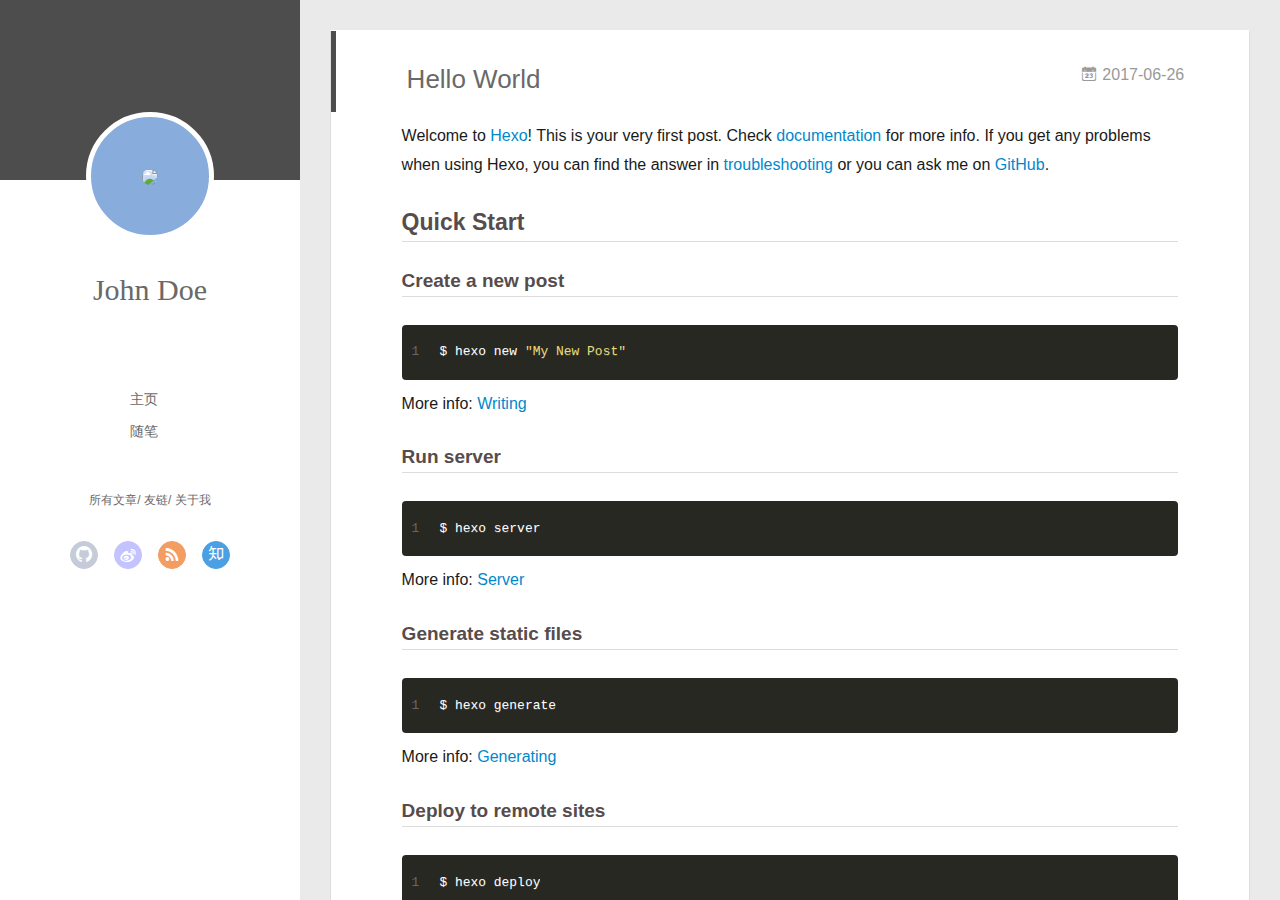
==== index.html @ 74a09ee9 "Site updated: 2017-06-26 14:56:58" ====
<!DOCTYPE html>
<html>
<head>
  <meta charset="utf-8">
  
  <meta name="renderer" content="webkit">
  <meta http-equiv="X-UA-Compatible" content="IE=edge" >
  <link rel="dns-prefetch" href="http://yoursite.com">
  <title>Hexo</title>
  <meta name="viewport" content="width=device-width, initial-scale=1, maximum-scale=1">
  <meta property="og:type" content="website">
<meta property="og:title" content="Hexo">
<meta property="og:url" content="http://yoursite.com/index.html">
<meta property="og:site_name" content="Hexo">
<meta name="twitter:card" content="summary">
<meta name="twitter:title" content="Hexo">
  
    <link rel="alternative" href="/atom.xml" title="Hexo" type="application/atom+xml">
  
  
    <link rel="icon" href="/favicon.png">
  
  <link rel="stylesheet" type="text/css" href="/./main.b3331d.css">
  <style type="text/css">
  
    #container.show {
      background: linear-gradient(200deg,#a0cfe4,#e8c37e);
    }
  </style>
  

  

</head>

<body>
  <div id="container" q-class="show:isCtnShow">
    <canvas id="anm-canvas" class="anm-canvas"></canvas>
    <div class="left-col" q-class="show:isShow">
      
<div class="overlay" style="background: #4d4d4d"></div>
<div class="intrude-less">
	<header id="header" class="inner">
		<a href="/" class="profilepic">
			<img src="null" class="js-avatar">
		</a>
		<hgroup>
		  <h1 class="header-author"><a href="/">John Doe</a></h1>
		</hgroup>
		

		<nav class="header-menu">
			<ul>
			
				<li><a href="/">主页</a></li>
	        
				<li><a href="/tags/随笔/">随笔</a></li>
	        
			</ul>
		</nav>
		<nav class="header-smart-menu">
    		
    			
    			<a q-on="click: openSlider(e, 'innerArchive')" href="javascript:void(0)">所有文章</a>
    			
            
    			
    			<a q-on="click: openSlider(e, 'friends')" href="javascript:void(0)">友链</a>
    			
            
    			
    			<a q-on="click: openSlider(e, 'aboutme')" href="javascript:void(0)">关于我</a>
    			
            
		</nav>
		<nav class="header-nav">
			<div class="social">
				
					<a class="github" target="_blank" href="#" title="github"><i class="icon-github"></i></a>
		        
					<a class="weibo" target="_blank" href="#" title="weibo"><i class="icon-weibo"></i></a>
		        
					<a class="rss" target="_blank" href="#" title="rss"><i class="icon-rss"></i></a>
		        
					<a class="zhihu" target="_blank" href="#" title="zhihu"><i class="icon-zhihu"></i></a>
		        
			</div>
		</nav>
	</header>		
</div>

    </div>
    <div class="mid-col" q-class="show:isShow,hide:isShow|isFalse">
      
<nav id="mobile-nav">
  	<div class="overlay js-overlay" style="background: #4d4d4d"></div>
	<div class="btnctn js-mobile-btnctn">
  		<div class="slider-trigger list" q-on="click: openSlider(e)"><i class="icon icon-sort"></i></div>
	</div>
	<div class="intrude-less">
		<header id="header" class="inner">
			<div class="profilepic">
				<img src="null" class="js-avatar">
			</div>
			<hgroup>
			  <h1 class="header-author js-header-author">John Doe</h1>
			</hgroup>
			
			
			
				
			
				
			
			
			
			<nav class="header-nav">
				<div class="social">
					
						<a class="github" target="_blank" href="#" title="github"><i class="icon-github"></i></a>
			        
						<a class="weibo" target="_blank" href="#" title="weibo"><i class="icon-weibo"></i></a>
			        
						<a class="rss" target="_blank" href="#" title="rss"><i class="icon-rss"></i></a>
			        
						<a class="zhihu" target="_blank" href="#" title="zhihu"><i class="icon-zhihu"></i></a>
			        
				</div>
			</nav>

			<nav class="header-menu js-header-menu">
				<ul style="width: 50%">
				
				
					<li style="width: 50%"><a href="/">主页</a></li>
		        
					<li style="width: 50%"><a href="/tags/随笔/">随笔</a></li>
		        
				</ul>
			</nav>
		</header>				
	</div>
	<div class="mobile-mask" style="display:none" q-show="isShow"></div>
</nav>

      <div id="wrapper" class="body-wrap">
        <div class="menu-l">
          <div class="canvas-wrap">
            <canvas data-colors="#eaeaea" data-sectionHeight="100" data-contentId="js-content" id="myCanvas1" class="anm-canvas"></canvas>
          </div>
          <div id="js-content" class="content-ll">
            
  
    <article id="post-hello-world" class="article article-type-post  article-index" itemscope itemprop="blogPost">
  <div class="article-inner">
    
      <header class="article-header">
        
  
    <h1 itemprop="name">
      <a class="article-title" href="/2017/06/26/hello-world/">Hello World</a>
    </h1>
  

        
        <a href="/2017/06/26/hello-world/" class="archive-article-date">
  	<time datetime="2017-06-26T06:49:03.316Z" itemprop="datePublished"><i class="icon-calendar icon"></i>2017-06-26</time>
</a>
        
      </header>
    
    <div class="article-entry" itemprop="articleBody">
      
        <p>Welcome to <a href="https://hexo.io/" target="_blank" rel="external">Hexo</a>! This is your very first post. Check <a href="https://hexo.io/docs/" target="_blank" rel="external">documentation</a> for more info. If you get any problems when using Hexo, you can find the answer in <a href="https://hexo.io/docs/troubleshooting.html" target="_blank" rel="external">troubleshooting</a> or you can ask me on <a href="https://github.com/hexojs/hexo/issues" target="_blank" rel="external">GitHub</a>.</p>
<h2 id="Quick-Start"><a href="#Quick-Start" class="headerlink" title="Quick Start"></a>Quick Start</h2><h3 id="Create-a-new-post"><a href="#Create-a-new-post" class="headerlink" title="Create a new post"></a>Create a new post</h3><figure class="highlight bash"><table><tr><td class="gutter"><pre><div class="line">1</div></pre></td><td class="code"><pre><div class="line">$ hexo new <span class="string">"My New Post"</span></div></pre></td></tr></table></figure>
<p>More info: <a href="https://hexo.io/docs/writing.html" target="_blank" rel="external">Writing</a></p>
<h3 id="Run-server"><a href="#Run-server" class="headerlink" title="Run server"></a>Run server</h3><figure class="highlight bash"><table><tr><td class="gutter"><pre><div class="line">1</div></pre></td><td class="code"><pre><div class="line">$ hexo server</div></pre></td></tr></table></figure>
<p>More info: <a href="https://hexo.io/docs/server.html" target="_blank" rel="external">Server</a></p>
<h3 id="Generate-static-files"><a href="#Generate-static-files" class="headerlink" title="Generate static files"></a>Generate static files</h3><figure class="highlight bash"><table><tr><td class="gutter"><pre><div class="line">1</div></pre></td><td class="code"><pre><div class="line">$ hexo generate</div></pre></td></tr></table></figure>
<p>More info: <a href="https://hexo.io/docs/generating.html" target="_blank" rel="external">Generating</a></p>
<h3 id="Deploy-to-remote-sites"><a href="#Deploy-to-remote-sites" class="headerlink" title="Deploy to remote sites"></a>Deploy to remote sites</h3><figure class="highlight bash"><table><tr><td class="gutter"><pre><div class="line">1</div></pre></td><td class="code"><pre><div class="line">$ hexo deploy</div></pre></td></tr></table></figure>
<p>More info: <a href="https://hexo.io/docs/deployment.html" target="_blank" rel="external">Deployment</a></p>

      

      
    </div>
    <div class="article-info article-info-index">
      
      
      

      
        <p class="article-more-link">
          <a class="article-more-a" href="/2017/06/26/hello-world/">展开全文 >></a>
        </p>
      

      
      <div class="clearfix"></div>
    </div>
  </div>
</article>





  
  


          </div>
        </div>
      </div>
      <footer id="footer">
  <div class="outer">
    <div id="footer-info">
    	<div class="footer-left">
    		&copy; 2017 John Doe
    	</div>
      	<div class="footer-right">
      		<a href="http://hexo.io/" target="_blank">Hexo</a>  Theme <a href="https://github.com/litten/hexo-theme-yilia" target="_blank">Yilia</a> by Litten
      	</div>
    </div>
  </div>
</footer>
    </div>
    <script>
	var yiliaConfig = {
		mathjax: false,
		isHome: true,
		isPost: false,
		isArchive: false,
		isTag: false,
		isCategory: false,
		open_in_new: false,
		root: "/",
		innerArchive: true,
		showTags: false
	}
</script>

<script>!function(t){function n(e){if(r[e])return r[e].exports;var i=r[e]={exports:{},id:e,loaded:!1};return t[e].call(i.exports,i,i.exports,n),i.loaded=!0,i.exports}var r={};n.m=t,n.c=r,n.p="./",n(0)}([function(t,n,r){r(194),t.exports=r(190)},function(t,n,r){var e=r(3),i=r(52),o=r(27),u=r(28),c=r(53),f="prototype",a=function(t,n,r){var s,l,h,v,p=t&a.F,d=t&a.G,y=t&a.S,g=t&a.P,b=t&a.B,m=d?e:y?e[n]||(e[n]={}):(e[n]||{})[f],x=d?i:i[n]||(i[n]={}),w=x[f]||(x[f]={});d&&(r=n);for(s in r)l=!p&&m&&void 0!==m[s],h=(l?m:r)[s],v=b&&l?c(h,e):g&&"function"==typeof h?c(Function.call,h):h,m&&u(m,s,h,t&a.U),x[s]!=h&&o(x,s,v),g&&w[s]!=h&&(w[s]=h)};e.core=i,a.F=1,a.G=2,a.S=4,a.P=8,a.B=16,a.W=32,a.U=64,a.R=128,t.exports=a},function(t,n,r){var e=r(6);t.exports=function(t){if(!e(t))throw TypeError(t+" is not an object!");return t}},function(t,n){var r=t.exports="undefined"!=typeof window&&window.Math==Math?window:"undefined"!=typeof self&&self.Math==Math?self:Function("return this")();"number"==typeof __g&&(__g=r)},function(t,n){t.exports=function(t){try{return!!t()}catch(t){return!0}}},function(t,n){var r=t.exports="undefined"!=typeof window&&window.Math==Math?window:"undefined"!=typeof self&&self.Math==Math?self:Function("return this")();"number"==typeof __g&&(__g=r)},function(t,n){t.exports=function(t){return"object"==typeof t?null!==t:"function"==typeof t}},function(t,n,r){var e=r(126)("wks"),i=r(76),o=r(3).Symbol,u="function"==typeof o;(t.exports=function(t){return e[t]||(e[t]=u&&o[t]||(u?o:i)("Symbol."+t))}).store=e},function(t,n){var r={}.hasOwnProperty;t.exports=function(t,n){return r.call(t,n)}},function(t,n,r){var e=r(94),i=r(33);t.exports=function(t){return e(i(t))}},function(t,n,r){t.exports=!r(4)(function(){return 7!=Object.defineProperty({},"a",{get:function(){return 7}}).a})},function(t,n,r){var e=r(2),i=r(167),o=r(50),u=Object.defineProperty;n.f=r(10)?Object.defineProperty:function(t,n,r){if(e(t),n=o(n,!0),e(r),i)try{return u(t,n,r)}catch(t){}if("get"in r||"set"in r)throw TypeError("Accessors not supported!");return"value"in r&&(t[n]=r.value),t}},function(t,n,r){t.exports=!r(18)(function(){return 7!=Object.defineProperty({},"a",{get:function(){return 7}}).a})},function(t,n,r){var e=r(14),i=r(22);t.exports=r(12)?function(t,n,r){return e.f(t,n,i(1,r))}:function(t,n,r){return t[n]=r,t}},function(t,n,r){var e=r(20),i=r(58),o=r(42),u=Object.defineProperty;n.f=r(12)?Object.defineProperty:function(t,n,r){if(e(t),n=o(n,!0),e(r),i)try{return u(t,n,r)}catch(t){}if("get"in r||"set"in r)throw TypeError("Accessors not supported!");return"value"in r&&(t[n]=r.value),t}},function(t,n,r){var e=r(40)("wks"),i=r(23),o=r(5).Symbol,u="function"==typeof o;(t.exports=function(t){return e[t]||(e[t]=u&&o[t]||(u?o:i)("Symbol."+t))}).store=e},function(t,n,r){var e=r(67),i=Math.min;t.exports=function(t){return t>0?i(e(t),9007199254740991):0}},function(t,n,r){var e=r(46);t.exports=function(t){return Object(e(t))}},function(t,n){t.exports=function(t){try{return!!t()}catch(t){return!0}}},function(t,n,r){var e=r(63),i=r(34);t.exports=Object.keys||function(t){return e(t,i)}},function(t,n,r){var e=r(21);t.exports=function(t){if(!e(t))throw TypeError(t+" is not an object!");return t}},function(t,n){t.exports=function(t){return"object"==typeof t?null!==t:"function"==typeof t}},function(t,n){t.exports=function(t,n){return{enumerable:!(1&t),configurable:!(2&t),writable:!(4&t),value:n}}},function(t,n){var r=0,e=Math.random();t.exports=function(t){return"Symbol(".concat(void 0===t?"":t,")_",(++r+e).toString(36))}},function(t,n){var r={}.hasOwnProperty;t.exports=function(t,n){return r.call(t,n)}},function(t,n){var r=t.exports={version:"2.4.0"};"number"==typeof __e&&(__e=r)},function(t,n){t.exports=function(t){if("function"!=typeof t)throw TypeError(t+" is not a function!");return t}},function(t,n,r){var e=r(11),i=r(66);t.exports=r(10)?function(t,n,r){return e.f(t,n,i(1,r))}:function(t,n,r){return t[n]=r,t}},function(t,n,r){var e=r(3),i=r(27),o=r(24),u=r(76)("src"),c="toString",f=Function[c],a=(""+f).split(c);r(52).inspectSource=function(t){return f.call(t)},(t.exports=function(t,n,r,c){var f="function"==typeof r;f&&(o(r,"name")||i(r,"name",n)),t[n]!==r&&(f&&(o(r,u)||i(r,u,t[n]?""+t[n]:a.join(String(n)))),t===e?t[n]=r:c?t[n]?t[n]=r:i(t,n,r):(delete t[n],i(t,n,r)))})(Function.prototype,c,function(){return"function"==typeof this&&this[u]||f.call(this)})},function(t,n,r){var e=r(1),i=r(4),o=r(46),u=function(t,n,r,e){var i=String(o(t)),u="<"+n;return""!==r&&(u+=" "+r+'="'+String(e).replace(/"/g,"&quot;")+'"'),u+">"+i+"</"+n+">"};t.exports=function(t,n){var r={};r[t]=n(u),e(e.P+e.F*i(function(){var n=""[t]('"');return n!==n.toLowerCase()||n.split('"').length>3}),"String",r)}},function(t,n,r){var e=r(115),i=r(46);t.exports=function(t){return e(i(t))}},function(t,n,r){var e=r(116),i=r(66),o=r(30),u=r(50),c=r(24),f=r(167),a=Object.getOwnPropertyDescriptor;n.f=r(10)?a:function(t,n){if(t=o(t),n=u(n,!0),f)try{return a(t,n)}catch(t){}if(c(t,n))return i(!e.f.call(t,n),t[n])}},function(t,n,r){var e=r(24),i=r(17),o=r(145)("IE_PROTO"),u=Object.prototype;t.exports=Object.getPrototypeOf||function(t){return t=i(t),e(t,o)?t[o]:"function"==typeof t.constructor&&t instanceof t.constructor?t.constructor.prototype:t instanceof Object?u:null}},function(t,n){t.exports=function(t){if(void 0==t)throw TypeError("Can't call method on  "+t);return t}},function(t,n){t.exports="constructor,hasOwnProperty,isPrototypeOf,propertyIsEnumerable,toLocaleString,toString,valueOf".split(",")},function(t,n){t.exports={}},function(t,n){t.exports=!0},function(t,n){n.f={}.propertyIsEnumerable},function(t,n,r){var e=r(14).f,i=r(8),o=r(15)("toStringTag");t.exports=function(t,n,r){t&&!i(t=r?t:t.prototype,o)&&e(t,o,{configurable:!0,value:n})}},function(t,n,r){var e=r(40)("keys"),i=r(23);t.exports=function(t){return e[t]||(e[t]=i(t))}},function(t,n,r){var e=r(5),i="__core-js_shared__",o=e[i]||(e[i]={});t.exports=function(t){return o[t]||(o[t]={})}},function(t,n){var r=Math.ceil,e=Math.floor;t.exports=function(t){return isNaN(t=+t)?0:(t>0?e:r)(t)}},function(t,n,r){var e=r(21);t.exports=function(t,n){if(!e(t))return t;var r,i;if(n&&"function"==typeof(r=t.toString)&&!e(i=r.call(t)))return i;if("function"==typeof(r=t.valueOf)&&!e(i=r.call(t)))return i;if(!n&&"function"==typeof(r=t.toString)&&!e(i=r.call(t)))return i;throw TypeError("Can't convert object to primitive value")}},function(t,n,r){var e=r(5),i=r(25),o=r(36),u=r(44),c=r(14).f;t.exports=function(t){var n=i.Symbol||(i.Symbol=o?{}:e.Symbol||{});"_"==t.charAt(0)||t in n||c(n,t,{value:u.f(t)})}},function(t,n,r){n.f=r(15)},function(t,n){var r={}.toString;t.exports=function(t){return r.call(t).slice(8,-1)}},function(t,n){t.exports=function(t){if(void 0==t)throw TypeError("Can't call method on  "+t);return t}},function(t,n,r){var e=r(4);t.exports=function(t,n){return!!t&&e(function(){n?t.call(null,function(){},1):t.call(null)})}},function(t,n,r){var e=r(53),i=r(115),o=r(17),u=r(16),c=r(202);t.exports=function(t,n){var r=1==t,f=2==t,a=3==t,s=4==t,l=6==t,h=5==t||l,v=n||c;return function(n,c,p){for(var d,y,g=o(n),b=i(g),m=e(c,p,3),x=u(b.length),w=0,S=r?v(n,x):f?v(n,0):void 0;x>w;w++)if((h||w in b)&&(d=b[w],y=m(d,w,g),t))if(r)S[w]=y;else if(y)switch(t){case 3:return!0;case 5:return d;case 6:return w;case 2:S.push(d)}else if(s)return!1;return l?-1:a||s?s:S}}},function(t,n,r){var e=r(1),i=r(52),o=r(4);t.exports=function(t,n){var r=(i.Object||{})[t]||Object[t],u={};u[t]=n(r),e(e.S+e.F*o(function(){r(1)}),"Object",u)}},function(t,n,r){var e=r(6);t.exports=function(t,n){if(!e(t))return t;var r,i;if(n&&"function"==typeof(r=t.toString)&&!e(i=r.call(t)))return i;if("function"==typeof(r=t.valueOf)&&!e(i=r.call(t)))return i;if(!n&&"function"==typeof(r=t.toString)&&!e(i=r.call(t)))return i;throw TypeError("Can't convert object to primitive value")}},function(t,n,r){var e=r(5),i=r(25),o=r(91),u=r(13),c="prototype",f=function(t,n,r){var a,s,l,h=t&f.F,v=t&f.G,p=t&f.S,d=t&f.P,y=t&f.B,g=t&f.W,b=v?i:i[n]||(i[n]={}),m=b[c],x=v?e:p?e[n]:(e[n]||{})[c];v&&(r=n);for(a in r)(s=!h&&x&&void 0!==x[a])&&a in b||(l=s?x[a]:r[a],b[a]=v&&"function"!=typeof x[a]?r[a]:y&&s?o(l,e):g&&x[a]==l?function(t){var n=function(n,r,e){if(this instanceof t){switch(arguments.length){case 0:return new t;case 1:return new t(n);case 2:return new t(n,r)}return new t(n,r,e)}return t.apply(this,arguments)};return n[c]=t[c],n}(l):d&&"function"==typeof l?o(Function.call,l):l,d&&((b.virtual||(b.virtual={}))[a]=l,t&f.R&&m&&!m[a]&&u(m,a,l)))};f.F=1,f.G=2,f.S=4,f.P=8,f.B=16,f.W=32,f.U=64,f.R=128,t.exports=f},function(t,n){var r=t.exports={version:"2.4.0"};"number"==typeof __e&&(__e=r)},function(t,n,r){var e=r(26);t.exports=function(t,n,r){if(e(t),void 0===n)return t;switch(r){case 1:return function(r){return t.call(n,r)};case 2:return function(r,e){return t.call(n,r,e)};case 3:return function(r,e,i){return t.call(n,r,e,i)}}return function(){return t.apply(n,arguments)}}},function(t,n,r){var e=r(183),i=r(1),o=r(126)("metadata"),u=o.store||(o.store=new(r(186))),c=function(t,n,r){var i=u.get(t);if(!i){if(!r)return;u.set(t,i=new e)}var o=i.get(n);if(!o){if(!r)return;i.set(n,o=new e)}return o},f=function(t,n,r){var e=c(n,r,!1);return void 0!==e&&e.has(t)},a=function(t,n,r){var e=c(n,r,!1);return void 0===e?void 0:e.get(t)},s=function(t,n,r,e){c(r,e,!0).set(t,n)},l=function(t,n){var r=c(t,n,!1),e=[];return r&&r.forEach(function(t,n){e.push(n)}),e},h=function(t){return void 0===t||"symbol"==typeof t?t:String(t)},v=function(t){i(i.S,"Reflect",t)};t.exports={store:u,map:c,has:f,get:a,set:s,keys:l,key:h,exp:v}},function(t,n,r){"use strict";if(r(10)){var e=r(69),i=r(3),o=r(4),u=r(1),c=r(127),f=r(152),a=r(53),s=r(68),l=r(66),h=r(27),v=r(73),p=r(67),d=r(16),y=r(75),g=r(50),b=r(24),m=r(180),x=r(114),w=r(6),S=r(17),_=r(137),O=r(70),E=r(32),P=r(71).f,j=r(154),F=r(76),M=r(7),A=r(48),N=r(117),T=r(146),I=r(155),k=r(80),L=r(123),R=r(74),C=r(130),D=r(160),U=r(11),W=r(31),G=U.f,B=W.f,V=i.RangeError,z=i.TypeError,q=i.Uint8Array,K="ArrayBuffer",J="Shared"+K,Y="BYTES_PER_ELEMENT",H="prototype",$=Array[H],X=f.ArrayBuffer,Q=f.DataView,Z=A(0),tt=A(2),nt=A(3),rt=A(4),et=A(5),it=A(6),ot=N(!0),ut=N(!1),ct=I.values,ft=I.keys,at=I.entries,st=$.lastIndexOf,lt=$.reduce,ht=$.reduceRight,vt=$.join,pt=$.sort,dt=$.slice,yt=$.toString,gt=$.toLocaleString,bt=M("iterator"),mt=M("toStringTag"),xt=F("typed_constructor"),wt=F("def_constructor"),St=c.CONSTR,_t=c.TYPED,Ot=c.VIEW,Et="Wrong length!",Pt=A(1,function(t,n){return Tt(T(t,t[wt]),n)}),jt=o(function(){return 1===new q(new Uint16Array([1]).buffer)[0]}),Ft=!!q&&!!q[H].set&&o(function(){new q(1).set({})}),Mt=function(t,n){if(void 0===t)throw z(Et);var r=+t,e=d(t);if(n&&!m(r,e))throw V(Et);return e},At=function(t,n){var r=p(t);if(r<0||r%n)throw V("Wrong offset!");return r},Nt=function(t){if(w(t)&&_t in t)return t;throw z(t+" is not a typed array!")},Tt=function(t,n){if(!(w(t)&&xt in t))throw z("It is not a typed array constructor!");return new t(n)},It=function(t,n){return kt(T(t,t[wt]),n)},kt=function(t,n){for(var r=0,e=n.length,i=Tt(t,e);e>r;)i[r]=n[r++];return i},Lt=function(t,n,r){G(t,n,{get:function(){return this._d[r]}})},Rt=function(t){var n,r,e,i,o,u,c=S(t),f=arguments.length,s=f>1?arguments[1]:void 0,l=void 0!==s,h=j(c);if(void 0!=h&&!_(h)){for(u=h.call(c),e=[],n=0;!(o=u.next()).done;n++)e.push(o.value);c=e}for(l&&f>2&&(s=a(s,arguments[2],2)),n=0,r=d(c.length),i=Tt(this,r);r>n;n++)i[n]=l?s(c[n],n):c[n];return i},Ct=function(){for(var t=0,n=arguments.length,r=Tt(this,n);n>t;)r[t]=arguments[t++];return r},Dt=!!q&&o(function(){gt.call(new q(1))}),Ut=function(){return gt.apply(Dt?dt.call(Nt(this)):Nt(this),arguments)},Wt={copyWithin:function(t,n){return D.call(Nt(this),t,n,arguments.length>2?arguments[2]:void 0)},every:function(t){return rt(Nt(this),t,arguments.length>1?arguments[1]:void 0)},fill:function(t){return C.apply(Nt(this),arguments)},filter:function(t){return It(this,tt(Nt(this),t,arguments.length>1?arguments[1]:void 0))},find:function(t){return et(Nt(this),t,arguments.length>1?arguments[1]:void 0)},findIndex:function(t){return it(Nt(this),t,arguments.length>1?arguments[1]:void 0)},forEach:function(t){Z(Nt(this),t,arguments.length>1?arguments[1]:void 0)},indexOf:function(t){return ut(Nt(this),t,arguments.length>1?arguments[1]:void 0)},includes:function(t){return ot(Nt(this),t,arguments.length>1?arguments[1]:void 0)},join:function(t){return vt.apply(Nt(this),arguments)},lastIndexOf:function(t){return st.apply(Nt(this),arguments)},map:function(t){return Pt(Nt(this),t,arguments.length>1?arguments[1]:void 0)},reduce:function(t){return lt.apply(Nt(this),arguments)},reduceRight:function(t){return ht.apply(Nt(this),arguments)},reverse:function(){for(var t,n=this,r=Nt(n).length,e=Math.floor(r/2),i=0;i<e;)t=n[i],n[i++]=n[--r],n[r]=t;return n},some:function(t){return nt(Nt(this),t,arguments.length>1?arguments[1]:void 0)},sort:function(t){return pt.call(Nt(this),t)},subarray:function(t,n){var r=Nt(this),e=r.length,i=y(t,e);return new(T(r,r[wt]))(r.buffer,r.byteOffset+i*r.BYTES_PER_ELEMENT,d((void 0===n?e:y(n,e))-i))}},Gt=function(t,n){return It(this,dt.call(Nt(this),t,n))},Bt=function(t){Nt(this);var n=At(arguments[1],1),r=this.length,e=S(t),i=d(e.length),o=0;if(i+n>r)throw V(Et);for(;o<i;)this[n+o]=e[o++]},Vt={entries:function(){return at.call(Nt(this))},keys:function(){return ft.call(Nt(this))},values:function(){return ct.call(Nt(this))}},zt=function(t,n){return w(t)&&t[_t]&&"symbol"!=typeof n&&n in t&&String(+n)==String(n)},qt=function(t,n){return zt(t,n=g(n,!0))?l(2,t[n]):B(t,n)},Kt=function(t,n,r){return!(zt(t,n=g(n,!0))&&w(r)&&b(r,"value"))||b(r,"get")||b(r,"set")||r.configurable||b(r,"writable")&&!r.writable||b(r,"enumerable")&&!r.enumerable?G(t,n,r):(t[n]=r.value,t)};St||(W.f=qt,U.f=Kt),u(u.S+u.F*!St,"Object",{getOwnPropertyDescriptor:qt,defineProperty:Kt}),o(function(){yt.call({})})&&(yt=gt=function(){return vt.call(this)});var Jt=v({},Wt);v(Jt,Vt),h(Jt,bt,Vt.values),v(Jt,{slice:Gt,set:Bt,constructor:function(){},toString:yt,toLocaleString:Ut}),Lt(Jt,"buffer","b"),Lt(Jt,"byteOffset","o"),Lt(Jt,"byteLength","l"),Lt(Jt,"length","e"),G(Jt,mt,{get:function(){return this[_t]}}),t.exports=function(t,n,r,f){f=!!f;var a=t+(f?"Clamped":"")+"Array",l="Uint8Array"!=a,v="get"+t,p="set"+t,y=i[a],g=y||{},b=y&&E(y),m=!y||!c.ABV,S={},_=y&&y[H],j=function(t,r){var e=t._d;return e.v[v](r*n+e.o,jt)},F=function(t,r,e){var i=t._d;f&&(e=(e=Math.round(e))<0?0:e>255?255:255&e),i.v[p](r*n+i.o,e,jt)},M=function(t,n){G(t,n,{get:function(){return j(this,n)},set:function(t){return F(this,n,t)},enumerable:!0})};m?(y=r(function(t,r,e,i){s(t,y,a,"_d");var o,u,c,f,l=0,v=0;if(w(r)){if(!(r instanceof X||(f=x(r))==K||f==J))return _t in r?kt(y,r):Rt.call(y,r);o=r,v=At(e,n);var p=r.byteLength;if(void 0===i){if(p%n)throw V(Et);if((u=p-v)<0)throw V(Et)}else if((u=d(i)*n)+v>p)throw V(Et);c=u/n}else c=Mt(r,!0),u=c*n,o=new X(u);for(h(t,"_d",{b:o,o:v,l:u,e:c,v:new Q(o)});l<c;)M(t,l++)}),_=y[H]=O(Jt),h(_,"constructor",y)):L(function(t){new y(null),new y(t)},!0)||(y=r(function(t,r,e,i){s(t,y,a);var o;return w(r)?r instanceof X||(o=x(r))==K||o==J?void 0!==i?new g(r,At(e,n),i):void 0!==e?new g(r,At(e,n)):new g(r):_t in r?kt(y,r):Rt.call(y,r):new g(Mt(r,l))}),Z(b!==Function.prototype?P(g).concat(P(b)):P(g),function(t){t in y||h(y,t,g[t])}),y[H]=_,e||(_.constructor=y));var A=_[bt],N=!!A&&("values"==A.name||void 0==A.name),T=Vt.values;h(y,xt,!0),h(_,_t,a),h(_,Ot,!0),h(_,wt,y),(f?new y(1)[mt]==a:mt in _)||G(_,mt,{get:function(){return a}}),S[a]=y,u(u.G+u.W+u.F*(y!=g),S),u(u.S,a,{BYTES_PER_ELEMENT:n,from:Rt,of:Ct}),Y in _||h(_,Y,n),u(u.P,a,Wt),R(a),u(u.P+u.F*Ft,a,{set:Bt}),u(u.P+u.F*!N,a,Vt),u(u.P+u.F*(_.toString!=yt),a,{toString:yt}),u(u.P+u.F*o(function(){new y(1).slice()}),a,{slice:Gt}),u(u.P+u.F*(o(function(){return[1,2].toLocaleString()!=new y([1,2]).toLocaleString()})||!o(function(){_.toLocaleString.call([1,2])})),a,{toLocaleString:Ut}),k[a]=N?A:T,e||N||h(_,bt,T)}}else t.exports=function(){}},function(t,n){var r={}.toString;t.exports=function(t){return r.call(t).slice(8,-1)}},function(t,n,r){var e=r(21),i=r(5).document,o=e(i)&&e(i.createElement);t.exports=function(t){return o?i.createElement(t):{}}},function(t,n,r){t.exports=!r(12)&&!r(18)(function(){return 7!=Object.defineProperty(r(57)("div"),"a",{get:function(){return 7}}).a})},function(t,n,r){"use strict";var e=r(36),i=r(51),o=r(64),u=r(13),c=r(8),f=r(35),a=r(96),s=r(38),l=r(103),h=r(15)("iterator"),v=!([].keys&&"next"in[].keys()),p="keys",d="values",y=function(){return this};t.exports=function(t,n,r,g,b,m,x){a(r,n,g);var w,S,_,O=function(t){if(!v&&t in F)return F[t];switch(t){case p:case d:return function(){return new r(this,t)}}return function(){return new r(this,t)}},E=n+" Iterator",P=b==d,j=!1,F=t.prototype,M=F[h]||F["@@iterator"]||b&&F[b],A=M||O(b),N=b?P?O("entries"):A:void 0,T="Array"==n?F.entries||M:M;if(T&&(_=l(T.call(new t)))!==Object.prototype&&(s(_,E,!0),e||c(_,h)||u(_,h,y)),P&&M&&M.name!==d&&(j=!0,A=function(){return M.call(this)}),e&&!x||!v&&!j&&F[h]||u(F,h,A),f[n]=A,f[E]=y,b)if(w={values:P?A:O(d),keys:m?A:O(p),entries:N},x)for(S in w)S in F||o(F,S,w[S]);else i(i.P+i.F*(v||j),n,w);return w}},function(t,n,r){var e=r(20),i=r(100),o=r(34),u=r(39)("IE_PROTO"),c=function(){},f="prototype",a=function(){var t,n=r(57)("iframe"),e=o.length;for(n.style.display="none",r(93).appendChild(n),n.src="javascript:",t=n.contentWindow.document,t.open(),t.write("<script>document.F=Object<\/script>"),t.close(),a=t.F;e--;)delete a[f][o[e]];return a()};t.exports=Object.create||function(t,n){var r;return null!==t?(c[f]=e(t),r=new c,c[f]=null,r[u]=t):r=a(),void 0===n?r:i(r,n)}},function(t,n,r){var e=r(63),i=r(34).concat("length","prototype");n.f=Object.getOwnPropertyNames||function(t){return e(t,i)}},function(t,n){n.f=Object.getOwnPropertySymbols},function(t,n,r){var e=r(8),i=r(9),o=r(90)(!1),u=r(39)("IE_PROTO");t.exports=function(t,n){var r,c=i(t),f=0,a=[];for(r in c)r!=u&&e(c,r)&&a.push(r);for(;n.length>f;)e(c,r=n[f++])&&(~o(a,r)||a.push(r));return a}},function(t,n,r){t.exports=r(13)},function(t,n,r){var e=r(76)("meta"),i=r(6),o=r(24),u=r(11).f,c=0,f=Object.isExtensible||function(){return!0},a=!r(4)(function(){return f(Object.preventExtensions({}))}),s=function(t){u(t,e,{value:{i:"O"+ ++c,w:{}}})},l=function(t,n){if(!i(t))return"symbol"==typeof t?t:("string"==typeof t?"S":"P")+t;if(!o(t,e)){if(!f(t))return"F";if(!n)return"E";s(t)}return t[e].i},h=function(t,n){if(!o(t,e)){if(!f(t))return!0;if(!n)return!1;s(t)}return t[e].w},v=function(t){return a&&p.NEED&&f(t)&&!o(t,e)&&s(t),t},p=t.exports={KEY:e,NEED:!1,fastKey:l,getWeak:h,onFreeze:v}},function(t,n){t.exports=function(t,n){return{enumerable:!(1&t),configurable:!(2&t),writable:!(4&t),value:n}}},function(t,n){var r=Math.ceil,e=Math.floor;t.exports=function(t){return isNaN(t=+t)?0:(t>0?e:r)(t)}},function(t,n){t.exports=function(t,n,r,e){if(!(t instanceof n)||void 0!==e&&e in t)throw TypeError(r+": incorrect invocation!");return t}},function(t,n){t.exports=!1},function(t,n,r){var e=r(2),i=r(173),o=r(133),u=r(145)("IE_PROTO"),c=function(){},f="prototype",a=function(){var t,n=r(132)("iframe"),e=o.length;for(n.style.display="none",r(135).appendChild(n),n.src="javascript:",t=n.contentWindow.document,t.open(),t.write("<script>document.F=Object<\/script>"),t.close(),a=t.F;e--;)delete a[f][o[e]];return a()};t.exports=Object.create||function(t,n){var r;return null!==t?(c[f]=e(t),r=new c,c[f]=null,r[u]=t):r=a(),void 0===n?r:i(r,n)}},function(t,n,r){var e=r(175),i=r(133).concat("length","prototype");n.f=Object.getOwnPropertyNames||function(t){return e(t,i)}},function(t,n,r){var e=r(175),i=r(133);t.exports=Object.keys||function(t){return e(t,i)}},function(t,n,r){var e=r(28);t.exports=function(t,n,r){for(var i in n)e(t,i,n[i],r);return t}},function(t,n,r){"use strict";var e=r(3),i=r(11),o=r(10),u=r(7)("species");t.exports=function(t){var n=e[t];o&&n&&!n[u]&&i.f(n,u,{configurable:!0,get:function(){return this}})}},function(t,n,r){var e=r(67),i=Math.max,o=Math.min;t.exports=function(t,n){return t=e(t),t<0?i(t+n,0):o(t,n)}},function(t,n){var r=0,e=Math.random();t.exports=function(t){return"Symbol(".concat(void 0===t?"":t,")_",(++r+e).toString(36))}},function(t,n,r){var e=r(33);t.exports=function(t){return Object(e(t))}},function(t,n,r){var e=r(7)("unscopables"),i=Array.prototype;void 0==i[e]&&r(27)(i,e,{}),t.exports=function(t){i[e][t]=!0}},function(t,n,r){var e=r(53),i=r(169),o=r(137),u=r(2),c=r(16),f=r(154),a={},s={},n=t.exports=function(t,n,r,l,h){var v,p,d,y,g=h?function(){return t}:f(t),b=e(r,l,n?2:1),m=0;if("function"!=typeof g)throw TypeError(t+" is not iterable!");if(o(g)){for(v=c(t.length);v>m;m++)if((y=n?b(u(p=t[m])[0],p[1]):b(t[m]))===a||y===s)return y}else for(d=g.call(t);!(p=d.next()).done;)if((y=i(d,b,p.value,n))===a||y===s)return y};n.BREAK=a,n.RETURN=s},function(t,n){t.exports={}},function(t,n,r){var e=r(11).f,i=r(24),o=r(7)("toStringTag");t.exports=function(t,n,r){t&&!i(t=r?t:t.prototype,o)&&e(t,o,{configurable:!0,value:n})}},function(t,n,r){var e=r(1),i=r(46),o=r(4),u=r(150),c="["+u+"]",f="​",a=RegExp("^"+c+c+"*"),s=RegExp(c+c+"*$"),l=function(t,n,r){var i={},c=o(function(){return!!u[t]()||f[t]()!=f}),a=i[t]=c?n(h):u[t];r&&(i[r]=a),e(e.P+e.F*c,"String",i)},h=l.trim=function(t,n){return t=String(i(t)),1&n&&(t=t.replace(a,"")),2&n&&(t=t.replace(s,"")),t};t.exports=l},function(t,n,r){t.exports={default:r(86),__esModule:!0}},function(t,n,r){t.exports={default:r(87),__esModule:!0}},function(t,n,r){"use strict";function e(t){return t&&t.__esModule?t:{default:t}}n.__esModule=!0;var i=r(84),o=e(i),u=r(83),c=e(u),f="function"==typeof c.default&&"symbol"==typeof o.default?function(t){return typeof t}:function(t){return t&&"function"==typeof c.default&&t.constructor===c.default&&t!==c.default.prototype?"symbol":typeof t};n.default="function"==typeof c.default&&"symbol"===f(o.default)?function(t){return void 0===t?"undefined":f(t)}:function(t){return t&&"function"==typeof c.default&&t.constructor===c.default&&t!==c.default.prototype?"symbol":void 0===t?"undefined":f(t)}},function(t,n,r){r(110),r(108),r(111),r(112),t.exports=r(25).Symbol},function(t,n,r){r(109),r(113),t.exports=r(44).f("iterator")},function(t,n){t.exports=function(t){if("function"!=typeof t)throw TypeError(t+" is not a function!");return t}},function(t,n){t.exports=function(){}},function(t,n,r){var e=r(9),i=r(106),o=r(105);t.exports=function(t){return function(n,r,u){var c,f=e(n),a=i(f.length),s=o(u,a);if(t&&r!=r){for(;a>s;)if((c=f[s++])!=c)return!0}else for(;a>s;s++)if((t||s in f)&&f[s]===r)return t||s||0;return!t&&-1}}},function(t,n,r){var e=r(88);t.exports=function(t,n,r){if(e(t),void 0===n)return t;switch(r){case 1:return function(r){return t.call(n,r)};case 2:return function(r,e){return t.call(n,r,e)};case 3:return function(r,e,i){return t.call(n,r,e,i)}}return function(){return t.apply(n,arguments)}}},function(t,n,r){var e=r(19),i=r(62),o=r(37);t.exports=function(t){var n=e(t),r=i.f;if(r)for(var u,c=r(t),f=o.f,a=0;c.length>a;)f.call(t,u=c[a++])&&n.push(u);return n}},function(t,n,r){t.exports=r(5).document&&document.documentElement},function(t,n,r){var e=r(56);t.exports=Object("z").propertyIsEnumerable(0)?Object:function(t){return"String"==e(t)?t.split(""):Object(t)}},function(t,n,r){var e=r(56);t.exports=Array.isArray||function(t){return"Array"==e(t)}},function(t,n,r){"use strict";var e=r(60),i=r(22),o=r(38),u={};r(13)(u,r(15)("iterator"),function(){return this}),t.exports=function(t,n,r){t.prototype=e(u,{next:i(1,r)}),o(t,n+" Iterator")}},function(t,n){t.exports=function(t,n){return{value:n,done:!!t}}},function(t,n,r){var e=r(19),i=r(9);t.exports=function(t,n){for(var r,o=i(t),u=e(o),c=u.length,f=0;c>f;)if(o[r=u[f++]]===n)return r}},function(t,n,r){var e=r(23)("meta"),i=r(21),o=r(8),u=r(14).f,c=0,f=Object.isExtensible||function(){return!0},a=!r(18)(function(){return f(Object.preventExtensions({}))}),s=function(t){u(t,e,{value:{i:"O"+ ++c,w:{}}})},l=function(t,n){if(!i(t))return"symbol"==typeof t?t:("string"==typeof t?"S":"P")+t;if(!o(t,e)){if(!f(t))return"F";if(!n)return"E";s(t)}return t[e].i},h=function(t,n){if(!o(t,e)){if(!f(t))return!0;if(!n)return!1;s(t)}return t[e].w},v=function(t){return a&&p.NEED&&f(t)&&!o(t,e)&&s(t),t},p=t.exports={KEY:e,NEED:!1,fastKey:l,getWeak:h,onFreeze:v}},function(t,n,r){var e=r(14),i=r(20),o=r(19);t.exports=r(12)?Object.defineProperties:function(t,n){i(t);for(var r,u=o(n),c=u.length,f=0;c>f;)e.f(t,r=u[f++],n[r]);return t}},function(t,n,r){var e=r(37),i=r(22),o=r(9),u=r(42),c=r(8),f=r(58),a=Object.getOwnPropertyDescriptor;n.f=r(12)?a:function(t,n){if(t=o(t),n=u(n,!0),f)try{return a(t,n)}catch(t){}if(c(t,n))return i(!e.f.call(t,n),t[n])}},function(t,n,r){var e=r(9),i=r(61).f,o={}.toString,u="object"==typeof window&&window&&Object.getOwnPropertyNames?Object.getOwnPropertyNames(window):[],c=function(t){try{return i(t)}catch(t){return u.slice()}};t.exports.f=function(t){return u&&"[object Window]"==o.call(t)?c(t):i(e(t))}},function(t,n,r){var e=r(8),i=r(77),o=r(39)("IE_PROTO"),u=Object.prototype;t.exports=Object.getPrototypeOf||function(t){return t=i(t),e(t,o)?t[o]:"function"==typeof t.constructor&&t instanceof t.constructor?t.constructor.prototype:t instanceof Object?u:null}},function(t,n,r){var e=r(41),i=r(33);t.exports=function(t){return function(n,r){var o,u,c=String(i(n)),f=e(r),a=c.length;return f<0||f>=a?t?"":void 0:(o=c.charCodeAt(f),o<55296||o>56319||f+1===a||(u=c.charCodeAt(f+1))<56320||u>57343?t?c.charAt(f):o:t?c.slice(f,f+2):u-56320+(o-55296<<10)+65536)}}},function(t,n,r){var e=r(41),i=Math.max,o=Math.min;t.exports=function(t,n){return t=e(t),t<0?i(t+n,0):o(t,n)}},function(t,n,r){var e=r(41),i=Math.min;t.exports=function(t){return t>0?i(e(t),9007199254740991):0}},function(t,n,r){"use strict";var e=r(89),i=r(97),o=r(35),u=r(9);t.exports=r(59)(Array,"Array",function(t,n){this._t=u(t),this._i=0,this._k=n},function(){var t=this._t,n=this._k,r=this._i++;return!t||r>=t.length?(this._t=void 0,i(1)):"keys"==n?i(0,r):"values"==n?i(0,t[r]):i(0,[r,t[r]])},"values"),o.Arguments=o.Array,e("keys"),e("values"),e("entries")},function(t,n){},function(t,n,r){"use strict";var e=r(104)(!0);r(59)(String,"String",function(t){this._t=String(t),this._i=0},function(){var t,n=this._t,r=this._i;return r>=n.length?{value:void 0,done:!0}:(t=e(n,r),this._i+=t.length,{value:t,done:!1})})},function(t,n,r){"use strict";var e=r(5),i=r(8),o=r(12),u=r(51),c=r(64),f=r(99).KEY,a=r(18),s=r(40),l=r(38),h=r(23),v=r(15),p=r(44),d=r(43),y=r(98),g=r(92),b=r(95),m=r(20),x=r(9),w=r(42),S=r(22),_=r(60),O=r(102),E=r(101),P=r(14),j=r(19),F=E.f,M=P.f,A=O.f,N=e.Symbol,T=e.JSON,I=T&&T.stringify,k="prototype",L=v("_hidden"),R=v("toPrimitive"),C={}.propertyIsEnumerable,D=s("symbol-registry"),U=s("symbols"),W=s("op-symbols"),G=Object[k],B="function"==typeof N,V=e.QObject,z=!V||!V[k]||!V[k].findChild,q=o&&a(function(){return 7!=_(M({},"a",{get:function(){return M(this,"a",{value:7}).a}})).a})?function(t,n,r){var e=F(G,n);e&&delete G[n],M(t,n,r),e&&t!==G&&M(G,n,e)}:M,K=function(t){var n=U[t]=_(N[k]);return n._k=t,n},J=B&&"symbol"==typeof N.iterator?function(t){return"symbol"==typeof t}:function(t){return t instanceof N},Y=function(t,n,r){return t===G&&Y(W,n,r),m(t),n=w(n,!0),m(r),i(U,n)?(r.enumerable?(i(t,L)&&t[L][n]&&(t[L][n]=!1),r=_(r,{enumerable:S(0,!1)})):(i(t,L)||M(t,L,S(1,{})),t[L][n]=!0),q(t,n,r)):M(t,n,r)},H=function(t,n){m(t);for(var r,e=g(n=x(n)),i=0,o=e.length;o>i;)Y(t,r=e[i++],n[r]);return t},$=function(t,n){return void 0===n?_(t):H(_(t),n)},X=function(t){var n=C.call(this,t=w(t,!0));return!(this===G&&i(U,t)&&!i(W,t))&&(!(n||!i(this,t)||!i(U,t)||i(this,L)&&this[L][t])||n)},Q=function(t,n){if(t=x(t),n=w(n,!0),t!==G||!i(U,n)||i(W,n)){var r=F(t,n);return!r||!i(U,n)||i(t,L)&&t[L][n]||(r.enumerable=!0),r}},Z=function(t){for(var n,r=A(x(t)),e=[],o=0;r.length>o;)i(U,n=r[o++])||n==L||n==f||e.push(n);return e},tt=function(t){for(var n,r=t===G,e=A(r?W:x(t)),o=[],u=0;e.length>u;)!i(U,n=e[u++])||r&&!i(G,n)||o.push(U[n]);return o};B||(N=function(){if(this instanceof N)throw TypeError("Symbol is not a constructor!");var t=h(arguments.length>0?arguments[0]:void 0),n=function(r){this===G&&n.call(W,r),i(this,L)&&i(this[L],t)&&(this[L][t]=!1),q(this,t,S(1,r))};return o&&z&&q(G,t,{configurable:!0,set:n}),K(t)},c(N[k],"toString",function(){return this._k}),E.f=Q,P.f=Y,r(61).f=O.f=Z,r(37).f=X,r(62).f=tt,o&&!r(36)&&c(G,"propertyIsEnumerable",X,!0),p.f=function(t){return K(v(t))}),u(u.G+u.W+u.F*!B,{Symbol:N});for(var nt="hasInstance,isConcatSpreadable,iterator,match,replace,search,species,split,toPrimitive,toStringTag,unscopables".split(","),rt=0;nt.length>rt;)v(nt[rt++]);for(var nt=j(v.store),rt=0;nt.length>rt;)d(nt[rt++]);u(u.S+u.F*!B,"Symbol",{for:function(t){return i(D,t+="")?D[t]:D[t]=N(t)},keyFor:function(t){if(J(t))return y(D,t);throw TypeError(t+" is not a symbol!")},useSetter:function(){z=!0},useSimple:function(){z=!1}}),u(u.S+u.F*!B,"Object",{create:$,defineProperty:Y,defineProperties:H,getOwnPropertyDescriptor:Q,getOwnPropertyNames:Z,getOwnPropertySymbols:tt}),T&&u(u.S+u.F*(!B||a(function(){var t=N();return"[null]"!=I([t])||"{}"!=I({a:t})||"{}"!=I(Object(t))})),"JSON",{stringify:function(t){if(void 0!==t&&!J(t)){for(var n,r,e=[t],i=1;arguments.length>i;)e.push(arguments[i++]);return n=e[1],"function"==typeof n&&(r=n),!r&&b(n)||(n=function(t,n){if(r&&(n=r.call(this,t,n)),!J(n))return n}),e[1]=n,I.apply(T,e)}}}),N[k][R]||r(13)(N[k],R,N[k].valueOf),l(N,"Symbol"),l(Math,"Math",!0),l(e.JSON,"JSON",!0)},function(t,n,r){r(43)("asyncIterator")},function(t,n,r){r(43)("observable")},function(t,n,r){r(107);for(var e=r(5),i=r(13),o=r(35),u=r(15)("toStringTag"),c=["NodeList","DOMTokenList","MediaList","StyleSheetList","CSSRuleList"],f=0;f<5;f++){var a=c[f],s=e[a],l=s&&s.prototype;l&&!l[u]&&i(l,u,a),o[a]=o.Array}},function(t,n,r){var e=r(45),i=r(7)("toStringTag"),o="Arguments"==e(function(){return arguments}()),u=function(t,n){try{return t[n]}catch(t){}};t.exports=function(t){var n,r,c;return void 0===t?"Undefined":null===t?"Null":"string"==typeof(r=u(n=Object(t),i))?r:o?e(n):"Object"==(c=e(n))&&"function"==typeof n.callee?"Arguments":c}},function(t,n,r){var e=r(45);t.exports=Object("z").propertyIsEnumerable(0)?Object:function(t){return"String"==e(t)?t.split(""):Object(t)}},function(t,n){n.f={}.propertyIsEnumerable},function(t,n,r){var e=r(30),i=r(16),o=r(75);t.exports=function(t){return function(n,r,u){var c,f=e(n),a=i(f.length),s=o(u,a);if(t&&r!=r){for(;a>s;)if((c=f[s++])!=c)return!0}else for(;a>s;s++)if((t||s in f)&&f[s]===r)return t||s||0;return!t&&-1}}},function(t,n,r){"use strict";var e=r(3),i=r(1),o=r(28),u=r(73),c=r(65),f=r(79),a=r(68),s=r(6),l=r(4),h=r(123),v=r(81),p=r(136);t.exports=function(t,n,r,d,y,g){var b=e[t],m=b,x=y?"set":"add",w=m&&m.prototype,S={},_=function(t){var n=w[t];o(w,t,"delete"==t?function(t){return!(g&&!s(t))&&n.call(this,0===t?0:t)}:"has"==t?function(t){return!(g&&!s(t))&&n.call(this,0===t?0:t)}:"get"==t?function(t){return g&&!s(t)?void 0:n.call(this,0===t?0:t)}:"add"==t?function(t){return n.call(this,0===t?0:t),this}:function(t,r){return n.call(this,0===t?0:t,r),this})};if("function"==typeof m&&(g||w.forEach&&!l(function(){(new m).entries().next()}))){var O=new m,E=O[x](g?{}:-0,1)!=O,P=l(function(){O.has(1)}),j=h(function(t){new m(t)}),F=!g&&l(function(){for(var t=new m,n=5;n--;)t[x](n,n);return!t.has(-0)});j||(m=n(function(n,r){a(n,m,t);var e=p(new b,n,m);return void 0!=r&&f(r,y,e[x],e),e}),m.prototype=w,w.constructor=m),(P||F)&&(_("delete"),_("has"),y&&_("get")),(F||E)&&_(x),g&&w.clear&&delete w.clear}else m=d.getConstructor(n,t,y,x),u(m.prototype,r),c.NEED=!0;return v(m,t),S[t]=m,i(i.G+i.W+i.F*(m!=b),S),g||d.setStrong(m,t,y),m}},function(t,n,r){"use strict";var e=r(27),i=r(28),o=r(4),u=r(46),c=r(7);t.exports=function(t,n,r){var f=c(t),a=r(u,f,""[t]),s=a[0],l=a[1];o(function(){var n={};return n[f]=function(){return 7},7!=""[t](n)})&&(i(String.prototype,t,s),e(RegExp.prototype,f,2==n?function(t,n){return l.call(t,this,n)}:function(t){return l.call(t,this)}))}
},function(t,n,r){"use strict";var e=r(2);t.exports=function(){var t=e(this),n="";return t.global&&(n+="g"),t.ignoreCase&&(n+="i"),t.multiline&&(n+="m"),t.unicode&&(n+="u"),t.sticky&&(n+="y"),n}},function(t,n){t.exports=function(t,n,r){var e=void 0===r;switch(n.length){case 0:return e?t():t.call(r);case 1:return e?t(n[0]):t.call(r,n[0]);case 2:return e?t(n[0],n[1]):t.call(r,n[0],n[1]);case 3:return e?t(n[0],n[1],n[2]):t.call(r,n[0],n[1],n[2]);case 4:return e?t(n[0],n[1],n[2],n[3]):t.call(r,n[0],n[1],n[2],n[3])}return t.apply(r,n)}},function(t,n,r){var e=r(6),i=r(45),o=r(7)("match");t.exports=function(t){var n;return e(t)&&(void 0!==(n=t[o])?!!n:"RegExp"==i(t))}},function(t,n,r){var e=r(7)("iterator"),i=!1;try{var o=[7][e]();o.return=function(){i=!0},Array.from(o,function(){throw 2})}catch(t){}t.exports=function(t,n){if(!n&&!i)return!1;var r=!1;try{var o=[7],u=o[e]();u.next=function(){return{done:r=!0}},o[e]=function(){return u},t(o)}catch(t){}return r}},function(t,n,r){t.exports=r(69)||!r(4)(function(){var t=Math.random();__defineSetter__.call(null,t,function(){}),delete r(3)[t]})},function(t,n){n.f=Object.getOwnPropertySymbols},function(t,n,r){var e=r(3),i="__core-js_shared__",o=e[i]||(e[i]={});t.exports=function(t){return o[t]||(o[t]={})}},function(t,n,r){for(var e,i=r(3),o=r(27),u=r(76),c=u("typed_array"),f=u("view"),a=!(!i.ArrayBuffer||!i.DataView),s=a,l=0,h="Int8Array,Uint8Array,Uint8ClampedArray,Int16Array,Uint16Array,Int32Array,Uint32Array,Float32Array,Float64Array".split(",");l<9;)(e=i[h[l++]])?(o(e.prototype,c,!0),o(e.prototype,f,!0)):s=!1;t.exports={ABV:a,CONSTR:s,TYPED:c,VIEW:f}},function(t,n){"use strict";var r={versions:function(){var t=window.navigator.userAgent;return{trident:t.indexOf("Trident")>-1,presto:t.indexOf("Presto")>-1,webKit:t.indexOf("AppleWebKit")>-1,gecko:t.indexOf("Gecko")>-1&&-1==t.indexOf("KHTML"),mobile:!!t.match(/AppleWebKit.*Mobile.*/),ios:!!t.match(/\(i[^;]+;( U;)? CPU.+Mac OS X/),android:t.indexOf("Android")>-1||t.indexOf("Linux")>-1,iPhone:t.indexOf("iPhone")>-1||t.indexOf("Mac")>-1,iPad:t.indexOf("iPad")>-1,webApp:-1==t.indexOf("Safari"),weixin:-1==t.indexOf("MicroMessenger")}}()};t.exports=r},function(t,n,r){"use strict";var e=r(85),i=function(t){return t&&t.__esModule?t:{default:t}}(e),o=function(){function t(t,n,e){return n||e?String.fromCharCode(n||e):r[t]||t}function n(t){return e[t]}var r={"&quot;":'"',"&lt;":"<","&gt;":">","&amp;":"&","&nbsp;":" "},e={};for(var u in r)e[r[u]]=u;return r["&apos;"]="'",e["'"]="&#39;",{encode:function(t){return t?(""+t).replace(/['<> "&]/g,n).replace(/\r?\n/g,"<br/>").replace(/\s/g,"&nbsp;"):""},decode:function(n){return n?(""+n).replace(/<br\s*\/?>/gi,"\n").replace(/&quot;|&lt;|&gt;|&amp;|&nbsp;|&apos;|&#(\d+);|&#(\d+)/g,t).replace(/\u00a0/g," "):""},encodeBase16:function(t){if(!t)return t;t+="";for(var n=[],r=0,e=t.length;e>r;r++)n.push(t.charCodeAt(r).toString(16).toUpperCase());return n.join("")},encodeBase16forJSON:function(t){if(!t)return t;t=t.replace(/[\u4E00-\u9FBF]/gi,function(t){return escape(t).replace("%u","\\u")});for(var n=[],r=0,e=t.length;e>r;r++)n.push(t.charCodeAt(r).toString(16).toUpperCase());return n.join("")},decodeBase16:function(t){if(!t)return t;t+="";for(var n=[],r=0,e=t.length;e>r;r+=2)n.push(String.fromCharCode("0x"+t.slice(r,r+2)));return n.join("")},encodeObject:function(t){if(t instanceof Array)for(var n=0,r=t.length;r>n;n++)t[n]=o.encodeObject(t[n]);else if("object"==(void 0===t?"undefined":(0,i.default)(t)))for(var e in t)t[e]=o.encodeObject(t[e]);else if("string"==typeof t)return o.encode(t);return t},loadScript:function(t){var n=document.createElement("script");document.getElementsByTagName("body")[0].appendChild(n),n.setAttribute("src",t)},addLoadEvent:function(t){var n=window.onload;"function"!=typeof window.onload?window.onload=t:window.onload=function(){n(),t()}}}}();t.exports=o},function(t,n,r){"use strict";var e=r(17),i=r(75),o=r(16);t.exports=function(t){for(var n=e(this),r=o(n.length),u=arguments.length,c=i(u>1?arguments[1]:void 0,r),f=u>2?arguments[2]:void 0,a=void 0===f?r:i(f,r);a>c;)n[c++]=t;return n}},function(t,n,r){"use strict";var e=r(11),i=r(66);t.exports=function(t,n,r){n in t?e.f(t,n,i(0,r)):t[n]=r}},function(t,n,r){var e=r(6),i=r(3).document,o=e(i)&&e(i.createElement);t.exports=function(t){return o?i.createElement(t):{}}},function(t,n){t.exports="constructor,hasOwnProperty,isPrototypeOf,propertyIsEnumerable,toLocaleString,toString,valueOf".split(",")},function(t,n,r){var e=r(7)("match");t.exports=function(t){var n=/./;try{"/./"[t](n)}catch(r){try{return n[e]=!1,!"/./"[t](n)}catch(t){}}return!0}},function(t,n,r){t.exports=r(3).document&&document.documentElement},function(t,n,r){var e=r(6),i=r(144).set;t.exports=function(t,n,r){var o,u=n.constructor;return u!==r&&"function"==typeof u&&(o=u.prototype)!==r.prototype&&e(o)&&i&&i(t,o),t}},function(t,n,r){var e=r(80),i=r(7)("iterator"),o=Array.prototype;t.exports=function(t){return void 0!==t&&(e.Array===t||o[i]===t)}},function(t,n,r){var e=r(45);t.exports=Array.isArray||function(t){return"Array"==e(t)}},function(t,n,r){"use strict";var e=r(70),i=r(66),o=r(81),u={};r(27)(u,r(7)("iterator"),function(){return this}),t.exports=function(t,n,r){t.prototype=e(u,{next:i(1,r)}),o(t,n+" Iterator")}},function(t,n,r){"use strict";var e=r(69),i=r(1),o=r(28),u=r(27),c=r(24),f=r(80),a=r(139),s=r(81),l=r(32),h=r(7)("iterator"),v=!([].keys&&"next"in[].keys()),p="keys",d="values",y=function(){return this};t.exports=function(t,n,r,g,b,m,x){a(r,n,g);var w,S,_,O=function(t){if(!v&&t in F)return F[t];switch(t){case p:case d:return function(){return new r(this,t)}}return function(){return new r(this,t)}},E=n+" Iterator",P=b==d,j=!1,F=t.prototype,M=F[h]||F["@@iterator"]||b&&F[b],A=M||O(b),N=b?P?O("entries"):A:void 0,T="Array"==n?F.entries||M:M;if(T&&(_=l(T.call(new t)))!==Object.prototype&&(s(_,E,!0),e||c(_,h)||u(_,h,y)),P&&M&&M.name!==d&&(j=!0,A=function(){return M.call(this)}),e&&!x||!v&&!j&&F[h]||u(F,h,A),f[n]=A,f[E]=y,b)if(w={values:P?A:O(d),keys:m?A:O(p),entries:N},x)for(S in w)S in F||o(F,S,w[S]);else i(i.P+i.F*(v||j),n,w);return w}},function(t,n){var r=Math.expm1;t.exports=!r||r(10)>22025.465794806718||r(10)<22025.465794806718||-2e-17!=r(-2e-17)?function(t){return 0==(t=+t)?t:t>-1e-6&&t<1e-6?t+t*t/2:Math.exp(t)-1}:r},function(t,n){t.exports=Math.sign||function(t){return 0==(t=+t)||t!=t?t:t<0?-1:1}},function(t,n,r){var e=r(3),i=r(151).set,o=e.MutationObserver||e.WebKitMutationObserver,u=e.process,c=e.Promise,f="process"==r(45)(u);t.exports=function(){var t,n,r,a=function(){var e,i;for(f&&(e=u.domain)&&e.exit();t;){i=t.fn,t=t.next;try{i()}catch(e){throw t?r():n=void 0,e}}n=void 0,e&&e.enter()};if(f)r=function(){u.nextTick(a)};else if(o){var s=!0,l=document.createTextNode("");new o(a).observe(l,{characterData:!0}),r=function(){l.data=s=!s}}else if(c&&c.resolve){var h=c.resolve();r=function(){h.then(a)}}else r=function(){i.call(e,a)};return function(e){var i={fn:e,next:void 0};n&&(n.next=i),t||(t=i,r()),n=i}}},function(t,n,r){var e=r(6),i=r(2),o=function(t,n){if(i(t),!e(n)&&null!==n)throw TypeError(n+": can't set as prototype!")};t.exports={set:Object.setPrototypeOf||("__proto__"in{}?function(t,n,e){try{e=r(53)(Function.call,r(31).f(Object.prototype,"__proto__").set,2),e(t,[]),n=!(t instanceof Array)}catch(t){n=!0}return function(t,r){return o(t,r),n?t.__proto__=r:e(t,r),t}}({},!1):void 0),check:o}},function(t,n,r){var e=r(126)("keys"),i=r(76);t.exports=function(t){return e[t]||(e[t]=i(t))}},function(t,n,r){var e=r(2),i=r(26),o=r(7)("species");t.exports=function(t,n){var r,u=e(t).constructor;return void 0===u||void 0==(r=e(u)[o])?n:i(r)}},function(t,n,r){var e=r(67),i=r(46);t.exports=function(t){return function(n,r){var o,u,c=String(i(n)),f=e(r),a=c.length;return f<0||f>=a?t?"":void 0:(o=c.charCodeAt(f),o<55296||o>56319||f+1===a||(u=c.charCodeAt(f+1))<56320||u>57343?t?c.charAt(f):o:t?c.slice(f,f+2):u-56320+(o-55296<<10)+65536)}}},function(t,n,r){var e=r(122),i=r(46);t.exports=function(t,n,r){if(e(n))throw TypeError("String#"+r+" doesn't accept regex!");return String(i(t))}},function(t,n,r){"use strict";var e=r(67),i=r(46);t.exports=function(t){var n=String(i(this)),r="",o=e(t);if(o<0||o==1/0)throw RangeError("Count can't be negative");for(;o>0;(o>>>=1)&&(n+=n))1&o&&(r+=n);return r}},function(t,n){t.exports="\t\n\v\f\r   ᠎             　\u2028\u2029\ufeff"},function(t,n,r){var e,i,o,u=r(53),c=r(121),f=r(135),a=r(132),s=r(3),l=s.process,h=s.setImmediate,v=s.clearImmediate,p=s.MessageChannel,d=0,y={},g="onreadystatechange",b=function(){var t=+this;if(y.hasOwnProperty(t)){var n=y[t];delete y[t],n()}},m=function(t){b.call(t.data)};h&&v||(h=function(t){for(var n=[],r=1;arguments.length>r;)n.push(arguments[r++]);return y[++d]=function(){c("function"==typeof t?t:Function(t),n)},e(d),d},v=function(t){delete y[t]},"process"==r(45)(l)?e=function(t){l.nextTick(u(b,t,1))}:p?(i=new p,o=i.port2,i.port1.onmessage=m,e=u(o.postMessage,o,1)):s.addEventListener&&"function"==typeof postMessage&&!s.importScripts?(e=function(t){s.postMessage(t+"","*")},s.addEventListener("message",m,!1)):e=g in a("script")?function(t){f.appendChild(a("script"))[g]=function(){f.removeChild(this),b.call(t)}}:function(t){setTimeout(u(b,t,1),0)}),t.exports={set:h,clear:v}},function(t,n,r){"use strict";var e=r(3),i=r(10),o=r(69),u=r(127),c=r(27),f=r(73),a=r(4),s=r(68),l=r(67),h=r(16),v=r(71).f,p=r(11).f,d=r(130),y=r(81),g="ArrayBuffer",b="DataView",m="prototype",x="Wrong length!",w="Wrong index!",S=e[g],_=e[b],O=e.Math,E=e.RangeError,P=e.Infinity,j=S,F=O.abs,M=O.pow,A=O.floor,N=O.log,T=O.LN2,I="buffer",k="byteLength",L="byteOffset",R=i?"_b":I,C=i?"_l":k,D=i?"_o":L,U=function(t,n,r){var e,i,o,u=Array(r),c=8*r-n-1,f=(1<<c)-1,a=f>>1,s=23===n?M(2,-24)-M(2,-77):0,l=0,h=t<0||0===t&&1/t<0?1:0;for(t=F(t),t!=t||t===P?(i=t!=t?1:0,e=f):(e=A(N(t)/T),t*(o=M(2,-e))<1&&(e--,o*=2),t+=e+a>=1?s/o:s*M(2,1-a),t*o>=2&&(e++,o/=2),e+a>=f?(i=0,e=f):e+a>=1?(i=(t*o-1)*M(2,n),e+=a):(i=t*M(2,a-1)*M(2,n),e=0));n>=8;u[l++]=255&i,i/=256,n-=8);for(e=e<<n|i,c+=n;c>0;u[l++]=255&e,e/=256,c-=8);return u[--l]|=128*h,u},W=function(t,n,r){var e,i=8*r-n-1,o=(1<<i)-1,u=o>>1,c=i-7,f=r-1,a=t[f--],s=127&a;for(a>>=7;c>0;s=256*s+t[f],f--,c-=8);for(e=s&(1<<-c)-1,s>>=-c,c+=n;c>0;e=256*e+t[f],f--,c-=8);if(0===s)s=1-u;else{if(s===o)return e?NaN:a?-P:P;e+=M(2,n),s-=u}return(a?-1:1)*e*M(2,s-n)},G=function(t){return t[3]<<24|t[2]<<16|t[1]<<8|t[0]},B=function(t){return[255&t]},V=function(t){return[255&t,t>>8&255]},z=function(t){return[255&t,t>>8&255,t>>16&255,t>>24&255]},q=function(t){return U(t,52,8)},K=function(t){return U(t,23,4)},J=function(t,n,r){p(t[m],n,{get:function(){return this[r]}})},Y=function(t,n,r,e){var i=+r,o=l(i);if(i!=o||o<0||o+n>t[C])throw E(w);var u=t[R]._b,c=o+t[D],f=u.slice(c,c+n);return e?f:f.reverse()},H=function(t,n,r,e,i,o){var u=+r,c=l(u);if(u!=c||c<0||c+n>t[C])throw E(w);for(var f=t[R]._b,a=c+t[D],s=e(+i),h=0;h<n;h++)f[a+h]=s[o?h:n-h-1]},$=function(t,n){s(t,S,g);var r=+n,e=h(r);if(r!=e)throw E(x);return e};if(u.ABV){if(!a(function(){new S})||!a(function(){new S(.5)})){S=function(t){return new j($(this,t))};for(var X,Q=S[m]=j[m],Z=v(j),tt=0;Z.length>tt;)(X=Z[tt++])in S||c(S,X,j[X]);o||(Q.constructor=S)}var nt=new _(new S(2)),rt=_[m].setInt8;nt.setInt8(0,2147483648),nt.setInt8(1,2147483649),!nt.getInt8(0)&&nt.getInt8(1)||f(_[m],{setInt8:function(t,n){rt.call(this,t,n<<24>>24)},setUint8:function(t,n){rt.call(this,t,n<<24>>24)}},!0)}else S=function(t){var n=$(this,t);this._b=d.call(Array(n),0),this[C]=n},_=function(t,n,r){s(this,_,b),s(t,S,b);var e=t[C],i=l(n);if(i<0||i>e)throw E("Wrong offset!");if(r=void 0===r?e-i:h(r),i+r>e)throw E(x);this[R]=t,this[D]=i,this[C]=r},i&&(J(S,k,"_l"),J(_,I,"_b"),J(_,k,"_l"),J(_,L,"_o")),f(_[m],{getInt8:function(t){return Y(this,1,t)[0]<<24>>24},getUint8:function(t){return Y(this,1,t)[0]},getInt16:function(t){var n=Y(this,2,t,arguments[1]);return(n[1]<<8|n[0])<<16>>16},getUint16:function(t){var n=Y(this,2,t,arguments[1]);return n[1]<<8|n[0]},getInt32:function(t){return G(Y(this,4,t,arguments[1]))},getUint32:function(t){return G(Y(this,4,t,arguments[1]))>>>0},getFloat32:function(t){return W(Y(this,4,t,arguments[1]),23,4)},getFloat64:function(t){return W(Y(this,8,t,arguments[1]),52,8)},setInt8:function(t,n){H(this,1,t,B,n)},setUint8:function(t,n){H(this,1,t,B,n)},setInt16:function(t,n){H(this,2,t,V,n,arguments[2])},setUint16:function(t,n){H(this,2,t,V,n,arguments[2])},setInt32:function(t,n){H(this,4,t,z,n,arguments[2])},setUint32:function(t,n){H(this,4,t,z,n,arguments[2])},setFloat32:function(t,n){H(this,4,t,K,n,arguments[2])},setFloat64:function(t,n){H(this,8,t,q,n,arguments[2])}});y(S,g),y(_,b),c(_[m],u.VIEW,!0),n[g]=S,n[b]=_},function(t,n,r){var e=r(3),i=r(52),o=r(69),u=r(182),c=r(11).f;t.exports=function(t){var n=i.Symbol||(i.Symbol=o?{}:e.Symbol||{});"_"==t.charAt(0)||t in n||c(n,t,{value:u.f(t)})}},function(t,n,r){var e=r(114),i=r(7)("iterator"),o=r(80);t.exports=r(52).getIteratorMethod=function(t){if(void 0!=t)return t[i]||t["@@iterator"]||o[e(t)]}},function(t,n,r){"use strict";var e=r(78),i=r(170),o=r(80),u=r(30);t.exports=r(140)(Array,"Array",function(t,n){this._t=u(t),this._i=0,this._k=n},function(){var t=this._t,n=this._k,r=this._i++;return!t||r>=t.length?(this._t=void 0,i(1)):"keys"==n?i(0,r):"values"==n?i(0,t[r]):i(0,[r,t[r]])},"values"),o.Arguments=o.Array,e("keys"),e("values"),e("entries")},function(t,n){function r(t,n){t.classList?t.classList.add(n):t.className+=" "+n}t.exports=r},function(t,n){function r(t,n){if(t.classList)t.classList.remove(n);else{var r=new RegExp("(^|\\b)"+n.split(" ").join("|")+"(\\b|$)","gi");t.className=t.className.replace(r," ")}}t.exports=r},function(t,n){function r(){throw new Error("setTimeout has not been defined")}function e(){throw new Error("clearTimeout has not been defined")}function i(t){if(s===setTimeout)return setTimeout(t,0);if((s===r||!s)&&setTimeout)return s=setTimeout,setTimeout(t,0);try{return s(t,0)}catch(n){try{return s.call(null,t,0)}catch(n){return s.call(this,t,0)}}}function o(t){if(l===clearTimeout)return clearTimeout(t);if((l===e||!l)&&clearTimeout)return l=clearTimeout,clearTimeout(t);try{return l(t)}catch(n){try{return l.call(null,t)}catch(n){return l.call(this,t)}}}function u(){d&&v&&(d=!1,v.length?p=v.concat(p):y=-1,p.length&&c())}function c(){if(!d){var t=i(u);d=!0;for(var n=p.length;n;){for(v=p,p=[];++y<n;)v&&v[y].run();y=-1,n=p.length}v=null,d=!1,o(t)}}function f(t,n){this.fun=t,this.array=n}function a(){}var s,l,h=t.exports={};!function(){try{s="function"==typeof setTimeout?setTimeout:r}catch(t){s=r}try{l="function"==typeof clearTimeout?clearTimeout:e}catch(t){l=e}}();var v,p=[],d=!1,y=-1;h.nextTick=function(t){var n=new Array(arguments.length-1);if(arguments.length>1)for(var r=1;r<arguments.length;r++)n[r-1]=arguments[r];p.push(new f(t,n)),1!==p.length||d||i(c)},f.prototype.run=function(){this.fun.apply(null,this.array)},h.title="browser",h.browser=!0,h.env={},h.argv=[],h.version="",h.versions={},h.on=a,h.addListener=a,h.once=a,h.off=a,h.removeListener=a,h.removeAllListeners=a,h.emit=a,h.prependListener=a,h.prependOnceListener=a,h.listeners=function(t){return[]},h.binding=function(t){throw new Error("process.binding is not supported")},h.cwd=function(){return"/"},h.chdir=function(t){throw new Error("process.chdir is not supported")},h.umask=function(){return 0}},function(t,n,r){var e=r(45);t.exports=function(t,n){if("number"!=typeof t&&"Number"!=e(t))throw TypeError(n);return+t}},function(t,n,r){"use strict";var e=r(17),i=r(75),o=r(16);t.exports=[].copyWithin||function(t,n){var r=e(this),u=o(r.length),c=i(t,u),f=i(n,u),a=arguments.length>2?arguments[2]:void 0,s=Math.min((void 0===a?u:i(a,u))-f,u-c),l=1;for(f<c&&c<f+s&&(l=-1,f+=s-1,c+=s-1);s-- >0;)f in r?r[c]=r[f]:delete r[c],c+=l,f+=l;return r}},function(t,n,r){var e=r(79);t.exports=function(t,n){var r=[];return e(t,!1,r.push,r,n),r}},function(t,n,r){var e=r(26),i=r(17),o=r(115),u=r(16);t.exports=function(t,n,r,c,f){e(n);var a=i(t),s=o(a),l=u(a.length),h=f?l-1:0,v=f?-1:1;if(r<2)for(;;){if(h in s){c=s[h],h+=v;break}if(h+=v,f?h<0:l<=h)throw TypeError("Reduce of empty array with no initial value")}for(;f?h>=0:l>h;h+=v)h in s&&(c=n(c,s[h],h,a));return c}},function(t,n,r){"use strict";var e=r(26),i=r(6),o=r(121),u=[].slice,c={},f=function(t,n,r){if(!(n in c)){for(var e=[],i=0;i<n;i++)e[i]="a["+i+"]";c[n]=Function("F,a","return new F("+e.join(",")+")")}return c[n](t,r)};t.exports=Function.bind||function(t){var n=e(this),r=u.call(arguments,1),c=function(){var e=r.concat(u.call(arguments));return this instanceof c?f(n,e.length,e):o(n,e,t)};return i(n.prototype)&&(c.prototype=n.prototype),c}},function(t,n,r){"use strict";var e=r(11).f,i=r(70),o=r(73),u=r(53),c=r(68),f=r(46),a=r(79),s=r(140),l=r(170),h=r(74),v=r(10),p=r(65).fastKey,d=v?"_s":"size",y=function(t,n){var r,e=p(n);if("F"!==e)return t._i[e];for(r=t._f;r;r=r.n)if(r.k==n)return r};t.exports={getConstructor:function(t,n,r,s){var l=t(function(t,e){c(t,l,n,"_i"),t._i=i(null),t._f=void 0,t._l=void 0,t[d]=0,void 0!=e&&a(e,r,t[s],t)});return o(l.prototype,{clear:function(){for(var t=this,n=t._i,r=t._f;r;r=r.n)r.r=!0,r.p&&(r.p=r.p.n=void 0),delete n[r.i];t._f=t._l=void 0,t[d]=0},delete:function(t){var n=this,r=y(n,t);if(r){var e=r.n,i=r.p;delete n._i[r.i],r.r=!0,i&&(i.n=e),e&&(e.p=i),n._f==r&&(n._f=e),n._l==r&&(n._l=i),n[d]--}return!!r},forEach:function(t){c(this,l,"forEach");for(var n,r=u(t,arguments.length>1?arguments[1]:void 0,3);n=n?n.n:this._f;)for(r(n.v,n.k,this);n&&n.r;)n=n.p},has:function(t){return!!y(this,t)}}),v&&e(l.prototype,"size",{get:function(){return f(this[d])}}),l},def:function(t,n,r){var e,i,o=y(t,n);return o?o.v=r:(t._l=o={i:i=p(n,!0),k:n,v:r,p:e=t._l,n:void 0,r:!1},t._f||(t._f=o),e&&(e.n=o),t[d]++,"F"!==i&&(t._i[i]=o)),t},getEntry:y,setStrong:function(t,n,r){s(t,n,function(t,n){this._t=t,this._k=n,this._l=void 0},function(){for(var t=this,n=t._k,r=t._l;r&&r.r;)r=r.p;return t._t&&(t._l=r=r?r.n:t._t._f)?"keys"==n?l(0,r.k):"values"==n?l(0,r.v):l(0,[r.k,r.v]):(t._t=void 0,l(1))},r?"entries":"values",!r,!0),h(n)}}},function(t,n,r){var e=r(114),i=r(161);t.exports=function(t){return function(){if(e(this)!=t)throw TypeError(t+"#toJSON isn't generic");return i(this)}}},function(t,n,r){"use strict";var e=r(73),i=r(65).getWeak,o=r(2),u=r(6),c=r(68),f=r(79),a=r(48),s=r(24),l=a(5),h=a(6),v=0,p=function(t){return t._l||(t._l=new d)},d=function(){this.a=[]},y=function(t,n){return l(t.a,function(t){return t[0]===n})};d.prototype={get:function(t){var n=y(this,t);if(n)return n[1]},has:function(t){return!!y(this,t)},set:function(t,n){var r=y(this,t);r?r[1]=n:this.a.push([t,n])},delete:function(t){var n=h(this.a,function(n){return n[0]===t});return~n&&this.a.splice(n,1),!!~n}},t.exports={getConstructor:function(t,n,r,o){var a=t(function(t,e){c(t,a,n,"_i"),t._i=v++,t._l=void 0,void 0!=e&&f(e,r,t[o],t)});return e(a.prototype,{delete:function(t){if(!u(t))return!1;var n=i(t);return!0===n?p(this).delete(t):n&&s(n,this._i)&&delete n[this._i]},has:function(t){if(!u(t))return!1;var n=i(t);return!0===n?p(this).has(t):n&&s(n,this._i)}}),a},def:function(t,n,r){var e=i(o(n),!0);return!0===e?p(t).set(n,r):e[t._i]=r,t},ufstore:p}},function(t,n,r){t.exports=!r(10)&&!r(4)(function(){return 7!=Object.defineProperty(r(132)("div"),"a",{get:function(){return 7}}).a})},function(t,n,r){var e=r(6),i=Math.floor;t.exports=function(t){return!e(t)&&isFinite(t)&&i(t)===t}},function(t,n,r){var e=r(2);t.exports=function(t,n,r,i){try{return i?n(e(r)[0],r[1]):n(r)}catch(n){var o=t.return;throw void 0!==o&&e(o.call(t)),n}}},function(t,n){t.exports=function(t,n){return{value:n,done:!!t}}},function(t,n){t.exports=Math.log1p||function(t){return(t=+t)>-1e-8&&t<1e-8?t-t*t/2:Math.log(1+t)}},function(t,n,r){"use strict";var e=r(72),i=r(125),o=r(116),u=r(17),c=r(115),f=Object.assign;t.exports=!f||r(4)(function(){var t={},n={},r=Symbol(),e="abcdefghijklmnopqrst";return t[r]=7,e.split("").forEach(function(t){n[t]=t}),7!=f({},t)[r]||Object.keys(f({},n)).join("")!=e})?function(t,n){for(var r=u(t),f=arguments.length,a=1,s=i.f,l=o.f;f>a;)for(var h,v=c(arguments[a++]),p=s?e(v).concat(s(v)):e(v),d=p.length,y=0;d>y;)l.call(v,h=p[y++])&&(r[h]=v[h]);return r}:f},function(t,n,r){var e=r(11),i=r(2),o=r(72);t.exports=r(10)?Object.defineProperties:function(t,n){i(t);for(var r,u=o(n),c=u.length,f=0;c>f;)e.f(t,r=u[f++],n[r]);return t}},function(t,n,r){var e=r(30),i=r(71).f,o={}.toString,u="object"==typeof window&&window&&Object.getOwnPropertyNames?Object.getOwnPropertyNames(window):[],c=function(t){try{return i(t)}catch(t){return u.slice()}};t.exports.f=function(t){return u&&"[object Window]"==o.call(t)?c(t):i(e(t))}},function(t,n,r){var e=r(24),i=r(30),o=r(117)(!1),u=r(145)("IE_PROTO");t.exports=function(t,n){var r,c=i(t),f=0,a=[];for(r in c)r!=u&&e(c,r)&&a.push(r);for(;n.length>f;)e(c,r=n[f++])&&(~o(a,r)||a.push(r));return a}},function(t,n,r){var e=r(72),i=r(30),o=r(116).f;t.exports=function(t){return function(n){for(var r,u=i(n),c=e(u),f=c.length,a=0,s=[];f>a;)o.call(u,r=c[a++])&&s.push(t?[r,u[r]]:u[r]);return s}}},function(t,n,r){var e=r(71),i=r(125),o=r(2),u=r(3).Reflect;t.exports=u&&u.ownKeys||function(t){var n=e.f(o(t)),r=i.f;return r?n.concat(r(t)):n}},function(t,n,r){var e=r(3).parseFloat,i=r(82).trim;t.exports=1/e(r(150)+"-0")!=-1/0?function(t){var n=i(String(t),3),r=e(n);return 0===r&&"-"==n.charAt(0)?-0:r}:e},function(t,n,r){var e=r(3).parseInt,i=r(82).trim,o=r(150),u=/^[\-+]?0[xX]/;t.exports=8!==e(o+"08")||22!==e(o+"0x16")?function(t,n){var r=i(String(t),3);return e(r,n>>>0||(u.test(r)?16:10))}:e},function(t,n){t.exports=Object.is||function(t,n){return t===n?0!==t||1/t==1/n:t!=t&&n!=n}},function(t,n,r){var e=r(16),i=r(149),o=r(46);t.exports=function(t,n,r,u){var c=String(o(t)),f=c.length,a=void 0===r?" ":String(r),s=e(n);if(s<=f||""==a)return c;var l=s-f,h=i.call(a,Math.ceil(l/a.length));return h.length>l&&(h=h.slice(0,l)),u?h+c:c+h}},function(t,n,r){n.f=r(7)},function(t,n,r){"use strict";var e=r(164);t.exports=r(118)("Map",function(t){return function(){return t(this,arguments.length>0?arguments[0]:void 0)}},{get:function(t){var n=e.getEntry(this,t);return n&&n.v},set:function(t,n){return e.def(this,0===t?0:t,n)}},e,!0)},function(t,n,r){r(10)&&"g"!=/./g.flags&&r(11).f(RegExp.prototype,"flags",{configurable:!0,get:r(120)})},function(t,n,r){"use strict";var e=r(164);t.exports=r(118)("Set",function(t){return function(){return t(this,arguments.length>0?arguments[0]:void 0)}},{add:function(t){return e.def(this,t=0===t?0:t,t)}},e)},function(t,n,r){"use strict";var e,i=r(48)(0),o=r(28),u=r(65),c=r(172),f=r(166),a=r(6),s=u.getWeak,l=Object.isExtensible,h=f.ufstore,v={},p=function(t){return function(){return t(this,arguments.length>0?arguments[0]:void 0)}},d={get:function(t){if(a(t)){var n=s(t);return!0===n?h(this).get(t):n?n[this._i]:void 0}},set:function(t,n){return f.def(this,t,n)}},y=t.exports=r(118)("WeakMap",p,d,f,!0,!0);7!=(new y).set((Object.freeze||Object)(v),7).get(v)&&(e=f.getConstructor(p),c(e.prototype,d),u.NEED=!0,i(["delete","has","get","set"],function(t){var n=y.prototype,r=n[t];o(n,t,function(n,i){if(a(n)&&!l(n)){this._f||(this._f=new e);var o=this._f[t](n,i);return"set"==t?this:o}return r.call(this,n,i)})}))},,,function(t,n){"use strict";function r(){var t=document.querySelector("#page-nav");if(t&&!document.querySelector("#page-nav .extend.prev")&&(t.innerHTML='<a class="extend prev disabled" rel="prev">&laquo; Prev</a>'+t.innerHTML),t&&!document.querySelector("#page-nav .extend.next")&&(t.innerHTML=t.innerHTML+'<a class="extend next disabled" rel="next">Next &raquo;</a>'),yiliaConfig&&yiliaConfig.open_in_new){document.querySelectorAll(".article-entry a:not(.article-more-a)").forEach(function(t){var n=t.getAttribute("target");n&&""!==n||t.setAttribute("target","_blank")})}var n=document.querySelector("#js-aboutme");n&&0!==n.length&&(n.innerHTML=n.innerText)}t.exports={init:r}},function(t,n,r){"use strict";function e(t){return t&&t.__esModule?t:{default:t}}function i(t,n){var r=/\/|index.html/g;return t.replace(r,"")===n.replace(r,"")}function o(){for(var t=document.querySelectorAll(".js-header-menu li a"),n=window.location.pathname,r=0,e=t.length;r<e;r++){var o=t[r];i(n,o.getAttribute("href"))&&(0,h.default)(o,"active")}}function u(t){for(var n=t.offsetLeft,r=t.offsetParent;null!==r;)n+=r.offsetLeft,r=r.offsetParent;return n}function c(t){for(var n=t.offsetTop,r=t.offsetParent;null!==r;)n+=r.offsetTop,r=r.offsetParent;return n}function f(t,n,r,e,i){var o=u(t),f=c(t)-n;if(f-r<=i){var a=t.$newDom;a||(a=t.cloneNode(!0),(0,d.default)(t,a),t.$newDom=a,a.style.position="fixed",a.style.top=(r||f)+"px",a.style.left=o+"px",a.style.zIndex=e||2,a.style.width="100%",a.style.color="#fff"),a.style.visibility="visible",t.style.visibility="hidden"}else{t.style.visibility="visible";var s=t.$newDom;s&&(s.style.visibility="hidden")}}function a(){var t=document.querySelector(".js-overlay"),n=document.querySelector(".js-header-menu");f(t,document.body.scrollTop,-63,2,0),f(n,document.body.scrollTop,1,3,0)}function s(){document.querySelector("#container").addEventListener("scroll",function(t){a()}),window.addEventListener("scroll",function(t){a()}),a()}var l=r(156),h=e(l),v=r(157),p=(e(v),r(381)),d=e(p),y=r(128),g=e(y),b=r(189),m=e(b),x=r(129);(function(){g.default.versions.mobile&&window.screen.width<800&&(o(),s())})(),(0,x.addLoadEvent)(function(){m.default.init()}),t.exports={}},,,,function(t,n,r){(function(t){"use strict";function n(t,n,r){t[n]||Object[e](t,n,{writable:!0,configurable:!0,value:r})}if(r(380),r(390),r(197),t._babelPolyfill)throw new Error("only one instance of babel-polyfill is allowed");t._babelPolyfill=!0;var e="defineProperty";n(String.prototype,"padLeft","".padStart),n(String.prototype,"padRight","".padEnd),"pop,reverse,shift,keys,values,entries,indexOf,every,some,forEach,map,filter,find,findIndex,includes,join,slice,concat,push,splice,unshift,sort,lastIndexOf,reduce,reduceRight,copyWithin,fill".split(",").forEach(function(t){[][t]&&n(Array,t,Function.call.bind([][t]))})}).call(n,function(){return this}())},,,function(t,n,r){r(209),t.exports=r(52).RegExp.escape},,,,function(t,n,r){var e=r(6),i=r(138),o=r(7)("species");t.exports=function(t){var n;return i(t)&&(n=t.constructor,"function"!=typeof n||n!==Array&&!i(n.prototype)||(n=void 0),e(n)&&null===(n=n[o])&&(n=void 0)),void 0===n?Array:n}},function(t,n,r){var e=r(201);t.exports=function(t,n){return new(e(t))(n)}},function(t,n,r){"use strict";var e=r(2),i=r(50),o="number";t.exports=function(t){if("string"!==t&&t!==o&&"default"!==t)throw TypeError("Incorrect hint");return i(e(this),t!=o)}},function(t,n,r){var e=r(72),i=r(125),o=r(116);t.exports=function(t){var n=e(t),r=i.f;if(r)for(var u,c=r(t),f=o.f,a=0;c.length>a;)f.call(t,u=c[a++])&&n.push(u);return n}},function(t,n,r){var e=r(72),i=r(30);t.exports=function(t,n){for(var r,o=i(t),u=e(o),c=u.length,f=0;c>f;)if(o[r=u[f++]]===n)return r}},function(t,n,r){"use strict";var e=r(207),i=r(121),o=r(26);t.exports=function(){for(var t=o(this),n=arguments.length,r=Array(n),u=0,c=e._,f=!1;n>u;)(r[u]=arguments[u++])===c&&(f=!0);return function(){var e,o=this,u=arguments.length,a=0,s=0;if(!f&&!u)return i(t,r,o);if(e=r.slice(),f)for(;n>a;a++)e[a]===c&&(e[a]=arguments[s++]);for(;u>s;)e.push(arguments[s++]);return i(t,e,o)}}},function(t,n,r){t.exports=r(3)},function(t,n){t.exports=function(t,n){var r=n===Object(n)?function(t){return n[t]}:n;return function(n){return String(n).replace(t,r)}}},function(t,n,r){var e=r(1),i=r(208)(/[\\^$*+?.()|[\]{}]/g,"\\$&");e(e.S,"RegExp",{escape:function(t){return i(t)}})},function(t,n,r){var e=r(1);e(e.P,"Array",{copyWithin:r(160)}),r(78)("copyWithin")},function(t,n,r){"use strict";var e=r(1),i=r(48)(4);e(e.P+e.F*!r(47)([].every,!0),"Array",{every:function(t){return i(this,t,arguments[1])}})},function(t,n,r){var e=r(1);e(e.P,"Array",{fill:r(130)}),r(78)("fill")},function(t,n,r){"use strict";var e=r(1),i=r(48)(2);e(e.P+e.F*!r(47)([].filter,!0),"Array",{filter:function(t){return i(this,t,arguments[1])}})},function(t,n,r){"use strict";var e=r(1),i=r(48)(6),o="findIndex",u=!0;o in[]&&Array(1)[o](function(){u=!1}),e(e.P+e.F*u,"Array",{findIndex:function(t){return i(this,t,arguments.length>1?arguments[1]:void 0)}}),r(78)(o)},function(t,n,r){"use strict";var e=r(1),i=r(48)(5),o="find",u=!0;o in[]&&Array(1)[o](function(){u=!1}),e(e.P+e.F*u,"Array",{find:function(t){return i(this,t,arguments.length>1?arguments[1]:void 0)}}),r(78)(o)},function(t,n,r){"use strict";var e=r(1),i=r(48)(0),o=r(47)([].forEach,!0);e(e.P+e.F*!o,"Array",{forEach:function(t){return i(this,t,arguments[1])}})},function(t,n,r){"use strict";var e=r(53),i=r(1),o=r(17),u=r(169),c=r(137),f=r(16),a=r(131),s=r(154);i(i.S+i.F*!r(123)(function(t){Array.from(t)}),"Array",{from:function(t){var n,r,i,l,h=o(t),v="function"==typeof this?this:Array,p=arguments.length,d=p>1?arguments[1]:void 0,y=void 0!==d,g=0,b=s(h);if(y&&(d=e(d,p>2?arguments[2]:void 0,2)),void 0==b||v==Array&&c(b))for(n=f(h.length),r=new v(n);n>g;g++)a(r,g,y?d(h[g],g):h[g]);else for(l=b.call(h),r=new v;!(i=l.next()).done;g++)a(r,g,y?u(l,d,[i.value,g],!0):i.value);return r.length=g,r}})},function(t,n,r){"use strict";var e=r(1),i=r(117)(!1),o=[].indexOf,u=!!o&&1/[1].indexOf(1,-0)<0;e(e.P+e.F*(u||!r(47)(o)),"Array",{indexOf:function(t){return u?o.apply(this,arguments)||0:i(this,t,arguments[1])}})},function(t,n,r){var e=r(1);e(e.S,"Array",{isArray:r(138)})},function(t,n,r){"use strict";var e=r(1),i=r(30),o=[].join;e(e.P+e.F*(r(115)!=Object||!r(47)(o)),"Array",{join:function(t){return o.call(i(this),void 0===t?",":t)}})},function(t,n,r){"use strict";var e=r(1),i=r(30),o=r(67),u=r(16),c=[].lastIndexOf,f=!!c&&1/[1].lastIndexOf(1,-0)<0;e(e.P+e.F*(f||!r(47)(c)),"Array",{lastIndexOf:function(t){if(f)return c.apply(this,arguments)||0;var n=i(this),r=u(n.length),e=r-1;for(arguments.length>1&&(e=Math.min(e,o(arguments[1]))),e<0&&(e=r+e);e>=0;e--)if(e in n&&n[e]===t)return e||0;return-1}})},function(t,n,r){"use strict";var e=r(1),i=r(48)(1);e(e.P+e.F*!r(47)([].map,!0),"Array",{map:function(t){return i(this,t,arguments[1])}})},function(t,n,r){"use strict";var e=r(1),i=r(131);e(e.S+e.F*r(4)(function(){function t(){}return!(Array.of.call(t)instanceof t)}),"Array",{of:function(){for(var t=0,n=arguments.length,r=new("function"==typeof this?this:Array)(n);n>t;)i(r,t,arguments[t++]);return r.length=n,r}})},function(t,n,r){"use strict";var e=r(1),i=r(162);e(e.P+e.F*!r(47)([].reduceRight,!0),"Array",{reduceRight:function(t){return i(this,t,arguments.length,arguments[1],!0)}})},function(t,n,r){"use strict";var e=r(1),i=r(162);e(e.P+e.F*!r(47)([].reduce,!0),"Array",{reduce:function(t){return i(this,t,arguments.length,arguments[1],!1)}})},function(t,n,r){"use strict";var e=r(1),i=r(135),o=r(45),u=r(75),c=r(16),f=[].slice;e(e.P+e.F*r(4)(function(){i&&f.call(i)}),"Array",{slice:function(t,n){var r=c(this.length),e=o(this);if(n=void 0===n?r:n,"Array"==e)return f.call(this,t,n);for(var i=u(t,r),a=u(n,r),s=c(a-i),l=Array(s),h=0;h<s;h++)l[h]="String"==e?this.charAt(i+h):this[i+h];return l}})},function(t,n,r){"use strict";var e=r(1),i=r(48)(3);e(e.P+e.F*!r(47)([].some,!0),"Array",{some:function(t){return i(this,t,arguments[1])}})},function(t,n,r){"use strict";var e=r(1),i=r(26),o=r(17),u=r(4),c=[].sort,f=[1,2,3];e(e.P+e.F*(u(function(){f.sort(void 0)})||!u(function(){f.sort(null)})||!r(47)(c)),"Array",{sort:function(t){return void 0===t?c.call(o(this)):c.call(o(this),i(t))}})},function(t,n,r){r(74)("Array")},function(t,n,r){var e=r(1);e(e.S,"Date",{now:function(){return(new Date).getTime()}})},function(t,n,r){"use strict";var e=r(1),i=r(4),o=Date.prototype.getTime,u=function(t){return t>9?t:"0"+t};e(e.P+e.F*(i(function(){return"0385-07-25T07:06:39.999Z"!=new Date(-5e13-1).toISOString()})||!i(function(){new Date(NaN).toISOString()})),"Date",{toISOString:function(){if(!isFinite(o.call(this)))throw RangeError("Invalid time value");var t=this,n=t.getUTCFullYear(),r=t.getUTCMilliseconds(),e=n<0?"-":n>9999?"+":""
;return e+("00000"+Math.abs(n)).slice(e?-6:-4)+"-"+u(t.getUTCMonth()+1)+"-"+u(t.getUTCDate())+"T"+u(t.getUTCHours())+":"+u(t.getUTCMinutes())+":"+u(t.getUTCSeconds())+"."+(r>99?r:"0"+u(r))+"Z"}})},function(t,n,r){"use strict";var e=r(1),i=r(17),o=r(50);e(e.P+e.F*r(4)(function(){return null!==new Date(NaN).toJSON()||1!==Date.prototype.toJSON.call({toISOString:function(){return 1}})}),"Date",{toJSON:function(t){var n=i(this),r=o(n);return"number"!=typeof r||isFinite(r)?n.toISOString():null}})},function(t,n,r){var e=r(7)("toPrimitive"),i=Date.prototype;e in i||r(27)(i,e,r(203))},function(t,n,r){var e=Date.prototype,i="Invalid Date",o="toString",u=e[o],c=e.getTime;new Date(NaN)+""!=i&&r(28)(e,o,function(){var t=c.call(this);return t===t?u.call(this):i})},function(t,n,r){var e=r(1);e(e.P,"Function",{bind:r(163)})},function(t,n,r){"use strict";var e=r(6),i=r(32),o=r(7)("hasInstance"),u=Function.prototype;o in u||r(11).f(u,o,{value:function(t){if("function"!=typeof this||!e(t))return!1;if(!e(this.prototype))return t instanceof this;for(;t=i(t);)if(this.prototype===t)return!0;return!1}})},function(t,n,r){var e=r(11).f,i=r(66),o=r(24),u=Function.prototype,c="name",f=Object.isExtensible||function(){return!0};c in u||r(10)&&e(u,c,{configurable:!0,get:function(){try{var t=this,n=(""+t).match(/^\s*function ([^ (]*)/)[1];return o(t,c)||!f(t)||e(t,c,i(5,n)),n}catch(t){return""}}})},function(t,n,r){var e=r(1),i=r(171),o=Math.sqrt,u=Math.acosh;e(e.S+e.F*!(u&&710==Math.floor(u(Number.MAX_VALUE))&&u(1/0)==1/0),"Math",{acosh:function(t){return(t=+t)<1?NaN:t>94906265.62425156?Math.log(t)+Math.LN2:i(t-1+o(t-1)*o(t+1))}})},function(t,n,r){function e(t){return isFinite(t=+t)&&0!=t?t<0?-e(-t):Math.log(t+Math.sqrt(t*t+1)):t}var i=r(1),o=Math.asinh;i(i.S+i.F*!(o&&1/o(0)>0),"Math",{asinh:e})},function(t,n,r){var e=r(1),i=Math.atanh;e(e.S+e.F*!(i&&1/i(-0)<0),"Math",{atanh:function(t){return 0==(t=+t)?t:Math.log((1+t)/(1-t))/2}})},function(t,n,r){var e=r(1),i=r(142);e(e.S,"Math",{cbrt:function(t){return i(t=+t)*Math.pow(Math.abs(t),1/3)}})},function(t,n,r){var e=r(1);e(e.S,"Math",{clz32:function(t){return(t>>>=0)?31-Math.floor(Math.log(t+.5)*Math.LOG2E):32}})},function(t,n,r){var e=r(1),i=Math.exp;e(e.S,"Math",{cosh:function(t){return(i(t=+t)+i(-t))/2}})},function(t,n,r){var e=r(1),i=r(141);e(e.S+e.F*(i!=Math.expm1),"Math",{expm1:i})},function(t,n,r){var e=r(1),i=r(142),o=Math.pow,u=o(2,-52),c=o(2,-23),f=o(2,127)*(2-c),a=o(2,-126),s=function(t){return t+1/u-1/u};e(e.S,"Math",{fround:function(t){var n,r,e=Math.abs(t),o=i(t);return e<a?o*s(e/a/c)*a*c:(n=(1+c/u)*e,r=n-(n-e),r>f||r!=r?o*(1/0):o*r)}})},function(t,n,r){var e=r(1),i=Math.abs;e(e.S,"Math",{hypot:function(t,n){for(var r,e,o=0,u=0,c=arguments.length,f=0;u<c;)r=i(arguments[u++]),f<r?(e=f/r,o=o*e*e+1,f=r):r>0?(e=r/f,o+=e*e):o+=r;return f===1/0?1/0:f*Math.sqrt(o)}})},function(t,n,r){var e=r(1),i=Math.imul;e(e.S+e.F*r(4)(function(){return-5!=i(4294967295,5)||2!=i.length}),"Math",{imul:function(t,n){var r=65535,e=+t,i=+n,o=r&e,u=r&i;return 0|o*u+((r&e>>>16)*u+o*(r&i>>>16)<<16>>>0)}})},function(t,n,r){var e=r(1);e(e.S,"Math",{log10:function(t){return Math.log(t)/Math.LN10}})},function(t,n,r){var e=r(1);e(e.S,"Math",{log1p:r(171)})},function(t,n,r){var e=r(1);e(e.S,"Math",{log2:function(t){return Math.log(t)/Math.LN2}})},function(t,n,r){var e=r(1);e(e.S,"Math",{sign:r(142)})},function(t,n,r){var e=r(1),i=r(141),o=Math.exp;e(e.S+e.F*r(4)(function(){return-2e-17!=!Math.sinh(-2e-17)}),"Math",{sinh:function(t){return Math.abs(t=+t)<1?(i(t)-i(-t))/2:(o(t-1)-o(-t-1))*(Math.E/2)}})},function(t,n,r){var e=r(1),i=r(141),o=Math.exp;e(e.S,"Math",{tanh:function(t){var n=i(t=+t),r=i(-t);return n==1/0?1:r==1/0?-1:(n-r)/(o(t)+o(-t))}})},function(t,n,r){var e=r(1);e(e.S,"Math",{trunc:function(t){return(t>0?Math.floor:Math.ceil)(t)}})},function(t,n,r){"use strict";var e=r(3),i=r(24),o=r(45),u=r(136),c=r(50),f=r(4),a=r(71).f,s=r(31).f,l=r(11).f,h=r(82).trim,v="Number",p=e[v],d=p,y=p.prototype,g=o(r(70)(y))==v,b="trim"in String.prototype,m=function(t){var n=c(t,!1);if("string"==typeof n&&n.length>2){n=b?n.trim():h(n,3);var r,e,i,o=n.charCodeAt(0);if(43===o||45===o){if(88===(r=n.charCodeAt(2))||120===r)return NaN}else if(48===o){switch(n.charCodeAt(1)){case 66:case 98:e=2,i=49;break;case 79:case 111:e=8,i=55;break;default:return+n}for(var u,f=n.slice(2),a=0,s=f.length;a<s;a++)if((u=f.charCodeAt(a))<48||u>i)return NaN;return parseInt(f,e)}}return+n};if(!p(" 0o1")||!p("0b1")||p("+0x1")){p=function(t){var n=arguments.length<1?0:t,r=this;return r instanceof p&&(g?f(function(){y.valueOf.call(r)}):o(r)!=v)?u(new d(m(n)),r,p):m(n)};for(var x,w=r(10)?a(d):"MAX_VALUE,MIN_VALUE,NaN,NEGATIVE_INFINITY,POSITIVE_INFINITY,EPSILON,isFinite,isInteger,isNaN,isSafeInteger,MAX_SAFE_INTEGER,MIN_SAFE_INTEGER,parseFloat,parseInt,isInteger".split(","),S=0;w.length>S;S++)i(d,x=w[S])&&!i(p,x)&&l(p,x,s(d,x));p.prototype=y,y.constructor=p,r(28)(e,v,p)}},function(t,n,r){var e=r(1);e(e.S,"Number",{EPSILON:Math.pow(2,-52)})},function(t,n,r){var e=r(1),i=r(3).isFinite;e(e.S,"Number",{isFinite:function(t){return"number"==typeof t&&i(t)}})},function(t,n,r){var e=r(1);e(e.S,"Number",{isInteger:r(168)})},function(t,n,r){var e=r(1);e(e.S,"Number",{isNaN:function(t){return t!=t}})},function(t,n,r){var e=r(1),i=r(168),o=Math.abs;e(e.S,"Number",{isSafeInteger:function(t){return i(t)&&o(t)<=9007199254740991}})},function(t,n,r){var e=r(1);e(e.S,"Number",{MAX_SAFE_INTEGER:9007199254740991})},function(t,n,r){var e=r(1);e(e.S,"Number",{MIN_SAFE_INTEGER:-9007199254740991})},function(t,n,r){var e=r(1),i=r(178);e(e.S+e.F*(Number.parseFloat!=i),"Number",{parseFloat:i})},function(t,n,r){var e=r(1),i=r(179);e(e.S+e.F*(Number.parseInt!=i),"Number",{parseInt:i})},function(t,n,r){"use strict";var e=r(1),i=r(67),o=r(159),u=r(149),c=1..toFixed,f=Math.floor,a=[0,0,0,0,0,0],s="Number.toFixed: incorrect invocation!",l="0",h=function(t,n){for(var r=-1,e=n;++r<6;)e+=t*a[r],a[r]=e%1e7,e=f(e/1e7)},v=function(t){for(var n=6,r=0;--n>=0;)r+=a[n],a[n]=f(r/t),r=r%t*1e7},p=function(){for(var t=6,n="";--t>=0;)if(""!==n||0===t||0!==a[t]){var r=String(a[t]);n=""===n?r:n+u.call(l,7-r.length)+r}return n},d=function(t,n,r){return 0===n?r:n%2==1?d(t,n-1,r*t):d(t*t,n/2,r)},y=function(t){for(var n=0,r=t;r>=4096;)n+=12,r/=4096;for(;r>=2;)n+=1,r/=2;return n};e(e.P+e.F*(!!c&&("0.000"!==8e-5.toFixed(3)||"1"!==.9.toFixed(0)||"1.25"!==1.255.toFixed(2)||"1000000000000000128"!==(0xde0b6b3a7640080).toFixed(0))||!r(4)(function(){c.call({})})),"Number",{toFixed:function(t){var n,r,e,c,f=o(this,s),a=i(t),g="",b=l;if(a<0||a>20)throw RangeError(s);if(f!=f)return"NaN";if(f<=-1e21||f>=1e21)return String(f);if(f<0&&(g="-",f=-f),f>1e-21)if(n=y(f*d(2,69,1))-69,r=n<0?f*d(2,-n,1):f/d(2,n,1),r*=4503599627370496,(n=52-n)>0){for(h(0,r),e=a;e>=7;)h(1e7,0),e-=7;for(h(d(10,e,1),0),e=n-1;e>=23;)v(1<<23),e-=23;v(1<<e),h(1,1),v(2),b=p()}else h(0,r),h(1<<-n,0),b=p()+u.call(l,a);return a>0?(c=b.length,b=g+(c<=a?"0."+u.call(l,a-c)+b:b.slice(0,c-a)+"."+b.slice(c-a))):b=g+b,b}})},function(t,n,r){"use strict";var e=r(1),i=r(4),o=r(159),u=1..toPrecision;e(e.P+e.F*(i(function(){return"1"!==u.call(1,void 0)})||!i(function(){u.call({})})),"Number",{toPrecision:function(t){var n=o(this,"Number#toPrecision: incorrect invocation!");return void 0===t?u.call(n):u.call(n,t)}})},function(t,n,r){var e=r(1);e(e.S+e.F,"Object",{assign:r(172)})},function(t,n,r){var e=r(1);e(e.S,"Object",{create:r(70)})},function(t,n,r){var e=r(1);e(e.S+e.F*!r(10),"Object",{defineProperties:r(173)})},function(t,n,r){var e=r(1);e(e.S+e.F*!r(10),"Object",{defineProperty:r(11).f})},function(t,n,r){var e=r(6),i=r(65).onFreeze;r(49)("freeze",function(t){return function(n){return t&&e(n)?t(i(n)):n}})},function(t,n,r){var e=r(30),i=r(31).f;r(49)("getOwnPropertyDescriptor",function(){return function(t,n){return i(e(t),n)}})},function(t,n,r){r(49)("getOwnPropertyNames",function(){return r(174).f})},function(t,n,r){var e=r(17),i=r(32);r(49)("getPrototypeOf",function(){return function(t){return i(e(t))}})},function(t,n,r){var e=r(6);r(49)("isExtensible",function(t){return function(n){return!!e(n)&&(!t||t(n))}})},function(t,n,r){var e=r(6);r(49)("isFrozen",function(t){return function(n){return!e(n)||!!t&&t(n)}})},function(t,n,r){var e=r(6);r(49)("isSealed",function(t){return function(n){return!e(n)||!!t&&t(n)}})},function(t,n,r){var e=r(1);e(e.S,"Object",{is:r(180)})},function(t,n,r){var e=r(17),i=r(72);r(49)("keys",function(){return function(t){return i(e(t))}})},function(t,n,r){var e=r(6),i=r(65).onFreeze;r(49)("preventExtensions",function(t){return function(n){return t&&e(n)?t(i(n)):n}})},function(t,n,r){var e=r(6),i=r(65).onFreeze;r(49)("seal",function(t){return function(n){return t&&e(n)?t(i(n)):n}})},function(t,n,r){var e=r(1);e(e.S,"Object",{setPrototypeOf:r(144).set})},function(t,n,r){"use strict";var e=r(114),i={};i[r(7)("toStringTag")]="z",i+""!="[object z]"&&r(28)(Object.prototype,"toString",function(){return"[object "+e(this)+"]"},!0)},function(t,n,r){var e=r(1),i=r(178);e(e.G+e.F*(parseFloat!=i),{parseFloat:i})},function(t,n,r){var e=r(1),i=r(179);e(e.G+e.F*(parseInt!=i),{parseInt:i})},function(t,n,r){"use strict";var e,i,o,u=r(69),c=r(3),f=r(53),a=r(114),s=r(1),l=r(6),h=r(26),v=r(68),p=r(79),d=r(146),y=r(151).set,g=r(143)(),b="Promise",m=c.TypeError,x=c.process,w=c[b],x=c.process,S="process"==a(x),_=function(){},O=!!function(){try{var t=w.resolve(1),n=(t.constructor={})[r(7)("species")]=function(t){t(_,_)};return(S||"function"==typeof PromiseRejectionEvent)&&t.then(_)instanceof n}catch(t){}}(),E=function(t,n){return t===n||t===w&&n===o},P=function(t){var n;return!(!l(t)||"function"!=typeof(n=t.then))&&n},j=function(t){return E(w,t)?new F(t):new i(t)},F=i=function(t){var n,r;this.promise=new t(function(t,e){if(void 0!==n||void 0!==r)throw m("Bad Promise constructor");n=t,r=e}),this.resolve=h(n),this.reject=h(r)},M=function(t){try{t()}catch(t){return{error:t}}},A=function(t,n){if(!t._n){t._n=!0;var r=t._c;g(function(){for(var e=t._v,i=1==t._s,o=0;r.length>o;)!function(n){var r,o,u=i?n.ok:n.fail,c=n.resolve,f=n.reject,a=n.domain;try{u?(i||(2==t._h&&I(t),t._h=1),!0===u?r=e:(a&&a.enter(),r=u(e),a&&a.exit()),r===n.promise?f(m("Promise-chain cycle")):(o=P(r))?o.call(r,c,f):c(r)):f(e)}catch(t){f(t)}}(r[o++]);t._c=[],t._n=!1,n&&!t._h&&N(t)})}},N=function(t){y.call(c,function(){var n,r,e,i=t._v;if(T(t)&&(n=M(function(){S?x.emit("unhandledRejection",i,t):(r=c.onunhandledrejection)?r({promise:t,reason:i}):(e=c.console)&&e.error&&e.error("Unhandled promise rejection",i)}),t._h=S||T(t)?2:1),t._a=void 0,n)throw n.error})},T=function(t){if(1==t._h)return!1;for(var n,r=t._a||t._c,e=0;r.length>e;)if(n=r[e++],n.fail||!T(n.promise))return!1;return!0},I=function(t){y.call(c,function(){var n;S?x.emit("rejectionHandled",t):(n=c.onrejectionhandled)&&n({promise:t,reason:t._v})})},k=function(t){var n=this;n._d||(n._d=!0,n=n._w||n,n._v=t,n._s=2,n._a||(n._a=n._c.slice()),A(n,!0))},L=function(t){var n,r=this;if(!r._d){r._d=!0,r=r._w||r;try{if(r===t)throw m("Promise can't be resolved itself");(n=P(t))?g(function(){var e={_w:r,_d:!1};try{n.call(t,f(L,e,1),f(k,e,1))}catch(t){k.call(e,t)}}):(r._v=t,r._s=1,A(r,!1))}catch(t){k.call({_w:r,_d:!1},t)}}};O||(w=function(t){v(this,w,b,"_h"),h(t),e.call(this);try{t(f(L,this,1),f(k,this,1))}catch(t){k.call(this,t)}},e=function(t){this._c=[],this._a=void 0,this._s=0,this._d=!1,this._v=void 0,this._h=0,this._n=!1},e.prototype=r(73)(w.prototype,{then:function(t,n){var r=j(d(this,w));return r.ok="function"!=typeof t||t,r.fail="function"==typeof n&&n,r.domain=S?x.domain:void 0,this._c.push(r),this._a&&this._a.push(r),this._s&&A(this,!1),r.promise},catch:function(t){return this.then(void 0,t)}}),F=function(){var t=new e;this.promise=t,this.resolve=f(L,t,1),this.reject=f(k,t,1)}),s(s.G+s.W+s.F*!O,{Promise:w}),r(81)(w,b),r(74)(b),o=r(52)[b],s(s.S+s.F*!O,b,{reject:function(t){var n=j(this);return(0,n.reject)(t),n.promise}}),s(s.S+s.F*(u||!O),b,{resolve:function(t){if(t instanceof w&&E(t.constructor,this))return t;var n=j(this);return(0,n.resolve)(t),n.promise}}),s(s.S+s.F*!(O&&r(123)(function(t){w.all(t).catch(_)})),b,{all:function(t){var n=this,r=j(n),e=r.resolve,i=r.reject,o=M(function(){var r=[],o=0,u=1;p(t,!1,function(t){var c=o++,f=!1;r.push(void 0),u++,n.resolve(t).then(function(t){f||(f=!0,r[c]=t,--u||e(r))},i)}),--u||e(r)});return o&&i(o.error),r.promise},race:function(t){var n=this,r=j(n),e=r.reject,i=M(function(){p(t,!1,function(t){n.resolve(t).then(r.resolve,e)})});return i&&e(i.error),r.promise}})},function(t,n,r){var e=r(1),i=r(26),o=r(2),u=(r(3).Reflect||{}).apply,c=Function.apply;e(e.S+e.F*!r(4)(function(){u(function(){})}),"Reflect",{apply:function(t,n,r){var e=i(t),f=o(r);return u?u(e,n,f):c.call(e,n,f)}})},function(t,n,r){var e=r(1),i=r(70),o=r(26),u=r(2),c=r(6),f=r(4),a=r(163),s=(r(3).Reflect||{}).construct,l=f(function(){function t(){}return!(s(function(){},[],t)instanceof t)}),h=!f(function(){s(function(){})});e(e.S+e.F*(l||h),"Reflect",{construct:function(t,n){o(t),u(n);var r=arguments.length<3?t:o(arguments[2]);if(h&&!l)return s(t,n,r);if(t==r){switch(n.length){case 0:return new t;case 1:return new t(n[0]);case 2:return new t(n[0],n[1]);case 3:return new t(n[0],n[1],n[2]);case 4:return new t(n[0],n[1],n[2],n[3])}var e=[null];return e.push.apply(e,n),new(a.apply(t,e))}var f=r.prototype,v=i(c(f)?f:Object.prototype),p=Function.apply.call(t,v,n);return c(p)?p:v}})},function(t,n,r){var e=r(11),i=r(1),o=r(2),u=r(50);i(i.S+i.F*r(4)(function(){Reflect.defineProperty(e.f({},1,{value:1}),1,{value:2})}),"Reflect",{defineProperty:function(t,n,r){o(t),n=u(n,!0),o(r);try{return e.f(t,n,r),!0}catch(t){return!1}}})},function(t,n,r){var e=r(1),i=r(31).f,o=r(2);e(e.S,"Reflect",{deleteProperty:function(t,n){var r=i(o(t),n);return!(r&&!r.configurable)&&delete t[n]}})},function(t,n,r){"use strict";var e=r(1),i=r(2),o=function(t){this._t=i(t),this._i=0;var n,r=this._k=[];for(n in t)r.push(n)};r(139)(o,"Object",function(){var t,n=this,r=n._k;do{if(n._i>=r.length)return{value:void 0,done:!0}}while(!((t=r[n._i++])in n._t));return{value:t,done:!1}}),e(e.S,"Reflect",{enumerate:function(t){return new o(t)}})},function(t,n,r){var e=r(31),i=r(1),o=r(2);i(i.S,"Reflect",{getOwnPropertyDescriptor:function(t,n){return e.f(o(t),n)}})},function(t,n,r){var e=r(1),i=r(32),o=r(2);e(e.S,"Reflect",{getPrototypeOf:function(t){return i(o(t))}})},function(t,n,r){function e(t,n){var r,c,s=arguments.length<3?t:arguments[2];return a(t)===s?t[n]:(r=i.f(t,n))?u(r,"value")?r.value:void 0!==r.get?r.get.call(s):void 0:f(c=o(t))?e(c,n,s):void 0}var i=r(31),o=r(32),u=r(24),c=r(1),f=r(6),a=r(2);c(c.S,"Reflect",{get:e})},function(t,n,r){var e=r(1);e(e.S,"Reflect",{has:function(t,n){return n in t}})},function(t,n,r){var e=r(1),i=r(2),o=Object.isExtensible;e(e.S,"Reflect",{isExtensible:function(t){return i(t),!o||o(t)}})},function(t,n,r){var e=r(1);e(e.S,"Reflect",{ownKeys:r(177)})},function(t,n,r){var e=r(1),i=r(2),o=Object.preventExtensions;e(e.S,"Reflect",{preventExtensions:function(t){i(t);try{return o&&o(t),!0}catch(t){return!1}}})},function(t,n,r){var e=r(1),i=r(144);i&&e(e.S,"Reflect",{setPrototypeOf:function(t,n){i.check(t,n);try{return i.set(t,n),!0}catch(t){return!1}}})},function(t,n,r){function e(t,n,r){var f,h,v=arguments.length<4?t:arguments[3],p=o.f(s(t),n);if(!p){if(l(h=u(t)))return e(h,n,r,v);p=a(0)}return c(p,"value")?!(!1===p.writable||!l(v)||(f=o.f(v,n)||a(0),f.value=r,i.f(v,n,f),0)):void 0!==p.set&&(p.set.call(v,r),!0)}var i=r(11),o=r(31),u=r(32),c=r(24),f=r(1),a=r(66),s=r(2),l=r(6);f(f.S,"Reflect",{set:e})},function(t,n,r){var e=r(3),i=r(136),o=r(11).f,u=r(71).f,c=r(122),f=r(120),a=e.RegExp,s=a,l=a.prototype,h=/a/g,v=/a/g,p=new a(h)!==h;if(r(10)&&(!p||r(4)(function(){return v[r(7)("match")]=!1,a(h)!=h||a(v)==v||"/a/i"!=a(h,"i")}))){a=function(t,n){var r=this instanceof a,e=c(t),o=void 0===n;return!r&&e&&t.constructor===a&&o?t:i(p?new s(e&&!o?t.source:t,n):s((e=t instanceof a)?t.source:t,e&&o?f.call(t):n),r?this:l,a)};for(var d=u(s),y=0;d.length>y;)!function(t){t in a||o(a,t,{configurable:!0,get:function(){return s[t]},set:function(n){s[t]=n}})}(d[y++]);l.constructor=a,a.prototype=l,r(28)(e,"RegExp",a)}r(74)("RegExp")},function(t,n,r){r(119)("match",1,function(t,n,r){return[function(r){"use strict";var e=t(this),i=void 0==r?void 0:r[n];return void 0!==i?i.call(r,e):new RegExp(r)[n](String(e))},r]})},function(t,n,r){r(119)("replace",2,function(t,n,r){return[function(e,i){"use strict";var o=t(this),u=void 0==e?void 0:e[n];return void 0!==u?u.call(e,o,i):r.call(String(o),e,i)},r]})},function(t,n,r){r(119)("search",1,function(t,n,r){return[function(r){"use strict";var e=t(this),i=void 0==r?void 0:r[n];return void 0!==i?i.call(r,e):new RegExp(r)[n](String(e))},r]})},function(t,n,r){r(119)("split",2,function(t,n,e){"use strict";var i=r(122),o=e,u=[].push,c="split",f="length",a="lastIndex";if("c"=="abbc"[c](/(b)*/)[1]||4!="test"[c](/(?:)/,-1)[f]||2!="ab"[c](/(?:ab)*/)[f]||4!="."[c](/(.?)(.?)/)[f]||"."[c](/()()/)[f]>1||""[c](/.?/)[f]){var s=void 0===/()??/.exec("")[1];e=function(t,n){var r=String(this);if(void 0===t&&0===n)return[];if(!i(t))return o.call(r,t,n);var e,c,l,h,v,p=[],d=(t.ignoreCase?"i":"")+(t.multiline?"m":"")+(t.unicode?"u":"")+(t.sticky?"y":""),y=0,g=void 0===n?4294967295:n>>>0,b=new RegExp(t.source,d+"g");for(s||(e=new RegExp("^"+b.source+"$(?!\\s)",d));(c=b.exec(r))&&!((l=c.index+c[0][f])>y&&(p.push(r.slice(y,c.index)),!s&&c[f]>1&&c[0].replace(e,function(){for(v=1;v<arguments[f]-2;v++)void 0===arguments[v]&&(c[v]=void 0)}),c[f]>1&&c.index<r[f]&&u.apply(p,c.slice(1)),h=c[0][f],y=l,p[f]>=g));)b[a]===c.index&&b[a]++;return y===r[f]?!h&&b.test("")||p.push(""):p.push(r.slice(y)),p[f]>g?p.slice(0,g):p}}else"0"[c](void 0,0)[f]&&(e=function(t,n){return void 0===t&&0===n?[]:o.call(this,t,n)});return[function(r,i){var o=t(this),u=void 0==r?void 0:r[n];return void 0!==u?u.call(r,o,i):e.call(String(o),r,i)},e]})},function(t,n,r){"use strict";r(184);var e=r(2),i=r(120),o=r(10),u="toString",c=/./[u],f=function(t){r(28)(RegExp.prototype,u,t,!0)};r(4)(function(){return"/a/b"!=c.call({source:"a",flags:"b"})})?f(function(){var t=e(this);return"/".concat(t.source,"/","flags"in t?t.flags:!o&&t instanceof RegExp?i.call(t):void 0)}):c.name!=u&&f(function(){return c.call(this)})},function(t,n,r){"use strict";r(29)("anchor",function(t){return function(n){return t(this,"a","name",n)}})},function(t,n,r){"use strict";r(29)("big",function(t){return function(){return t(this,"big","","")}})},function(t,n,r){"use strict";r(29)("blink",function(t){return function(){return t(this,"blink","","")}})},function(t,n,r){"use strict";r(29)("bold",function(t){return function(){return t(this,"b","","")}})},function(t,n,r){"use strict";var e=r(1),i=r(147)(!1);e(e.P,"String",{codePointAt:function(t){return i(this,t)}})},function(t,n,r){"use strict";var e=r(1),i=r(16),o=r(148),u="endsWith",c=""[u];e(e.P+e.F*r(134)(u),"String",{endsWith:function(t){var n=o(this,t,u),r=arguments.length>1?arguments[1]:void 0,e=i(n.length),f=void 0===r?e:Math.min(i(r),e),a=String(t);return c?c.call(n,a,f):n.slice(f-a.length,f)===a}})},function(t,n,r){"use strict";r(29)("fixed",function(t){return function(){return t(this,"tt","","")}})},function(t,n,r){"use strict";r(29)("fontcolor",function(t){return function(n){return t(this,"font","color",n)}})},function(t,n,r){"use strict";r(29)("fontsize",function(t){return function(n){return t(this,"font","size",n)}})},function(t,n,r){var e=r(1),i=r(75),o=String.fromCharCode,u=String.fromCodePoint;e(e.S+e.F*(!!u&&1!=u.length),"String",{fromCodePoint:function(t){for(var n,r=[],e=arguments.length,u=0;e>u;){if(n=+arguments[u++],i(n,1114111)!==n)throw RangeError(n+" is not a valid code point");r.push(n<65536?o(n):o(55296+((n-=65536)>>10),n%1024+56320))}return r.join("")}})},function(t,n,r){"use strict";var e=r(1),i=r(148),o="includes";e(e.P+e.F*r(134)(o),"String",{includes:function(t){return!!~i(this,t,o).indexOf(t,arguments.length>1?arguments[1]:void 0)}})},function(t,n,r){"use strict";r(29)("italics",function(t){return function(){return t(this,"i","","")}})},function(t,n,r){"use strict";var e=r(147)(!0);r(140)(String,"String",function(t){this._t=String(t),this._i=0},function(){var t,n=this._t,r=this._i;return r>=n.length?{value:void 0,done:!0}:(t=e(n,r),this._i+=t.length,{value:t,done:!1})})},function(t,n,r){"use strict";r(29)("link",function(t){return function(n){return t(this,"a","href",n)}})},function(t,n,r){var e=r(1),i=r(30),o=r(16);e(e.S,"String",{raw:function(t){for(var n=i(t.raw),r=o(n.length),e=arguments.length,u=[],c=0;r>c;)u.push(String(n[c++])),c<e&&u.push(String(arguments[c]));return u.join("")}})},function(t,n,r){var e=r(1);e(e.P,"String",{repeat:r(149)})},function(t,n,r){"use strict";r(29)("small",function(t){return function(){return t(this,"small","","")}})},function(t,n,r){"use strict";var e=r(1),i=r(16),o=r(148),u="startsWith",c=""[u];e(e.P+e.F*r(134)(u),"String",{startsWith:function(t){var n=o(this,t,u),r=i(Math.min(arguments.length>1?arguments[1]:void 0,n.length)),e=String(t);return c?c.call(n,e,r):n.slice(r,r+e.length)===e}})},function(t,n,r){"use strict";r(29)("strike",function(t){return function(){return t(this,"strike","","")}})},function(t,n,r){"use strict";r(29)("sub",function(t){return function(){return t(this,"sub","","")}})},function(t,n,r){"use strict";r(29)("sup",function(t){return function(){return t(this,"sup","","")}})},function(t,n,r){"use strict";r(82)("trim",function(t){return function(){return t(this,3)}})},function(t,n,r){"use strict";var e=r(3),i=r(24),o=r(10),u=r(1),c=r(28),f=r(65).KEY,a=r(4),s=r(126),l=r(81),h=r(76),v=r(7),p=r(182),d=r(153),y=r(205),g=r(204),b=r(138),m=r(2),x=r(30),w=r(50),S=r(66),_=r(70),O=r(174),E=r(31),P=r(11),j=r(72),F=E.f,M=P.f,A=O.f,N=e.Symbol,T=e.JSON,I=T&&T.stringify,k="prototype",L=v("_hidden"),R=v("toPrimitive"),C={}.propertyIsEnumerable,D=s("symbol-registry"),U=s("symbols"),W=s("op-symbols"),G=Object[k],B="function"==typeof N,V=e.QObject,z=!V||!V[k]||!V[k].findChild,q=o&&a(function(){return 7!=_(M({},"a",{get:function(){return M(this,"a",{value:7}).a}})).a})?function(t,n,r){var e=F(G,n);e&&delete G[n],M(t,n,r),e&&t!==G&&M(G,n,e)}:M,K=function(t){var n=U[t]=_(N[k]);return n._k=t,n},J=B&&"symbol"==typeof N.iterator?function(t){return"symbol"==typeof t}:function(t){return t instanceof N},Y=function(t,n,r){return t===G&&Y(W,n,r),m(t),n=w(n,!0),m(r),i(U,n)?(r.enumerable?(i(t,L)&&t[L][n]&&(t[L][n]=!1),r=_(r,{enumerable:S(0,!1)})):(i(t,L)||M(t,L,S(1,{})),t[L][n]=!0),q(t,n,r)):M(t,n,r)},H=function(t,n){m(t);for(var r,e=g(n=x(n)),i=0,o=e.length;o>i;)Y(t,r=e[i++],n[r]);return t},$=function(t,n){return void 0===n?_(t):H(_(t),n)},X=function(t){var n=C.call(this,t=w(t,!0));return!(this===G&&i(U,t)&&!i(W,t))&&(!(n||!i(this,t)||!i(U,t)||i(this,L)&&this[L][t])||n)},Q=function(t,n){if(t=x(t),n=w(n,!0),t!==G||!i(U,n)||i(W,n)){var r=F(t,n);return!r||!i(U,n)||i(t,L)&&t[L][n]||(r.enumerable=!0),r}},Z=function(t){for(var n,r=A(x(t)),e=[],o=0;r.length>o;)i(U,n=r[o++])||n==L||n==f||e.push(n);return e},tt=function(t){for(var n,r=t===G,e=A(r?W:x(t)),o=[],u=0;e.length>u;)!i(U,n=e[u++])||r&&!i(G,n)||o.push(U[n]);return o};B||(N=function(){if(this instanceof N)throw TypeError("Symbol is not a constructor!");var t=h(arguments.length>0?arguments[0]:void 0),n=function(r){this===G&&n.call(W,r),i(this,L)&&i(this[L],t)&&(this[L][t]=!1),q(this,t,S(1,r))};return o&&z&&q(G,t,{configurable:!0,set:n}),K(t)},c(N[k],"toString",function(){return this._k}),E.f=Q,P.f=Y,r(71).f=O.f=Z,r(116).f=X,r(125).f=tt,o&&!r(69)&&c(G,"propertyIsEnumerable",X,!0),p.f=function(t){return K(v(t))}),u(u.G+u.W+u.F*!B,{Symbol:N});for(var nt="hasInstance,isConcatSpreadable,iterator,match,replace,search,species,split,toPrimitive,toStringTag,unscopables".split(","),rt=0;nt.length>rt;)v(nt[rt++]);for(var nt=j(v.store),rt=0;nt.length>rt;)d(nt[rt++]);u(u.S+u.F*!B,"Symbol",{for:function(t){return i(D,t+="")?D[t]:D[t]=N(t)},keyFor:function(t){if(J(t))return y(D,t);throw TypeError(t+" is not a symbol!")},useSetter:function(){z=!0},useSimple:function(){z=!1}}),u(u.S+u.F*!B,"Object",{create:$,defineProperty:Y,defineProperties:H,getOwnPropertyDescriptor:Q,getOwnPropertyNames:Z,getOwnPropertySymbols:tt}),T&&u(u.S+u.F*(!B||a(function(){var t=N();return"[null]"!=I([t])||"{}"!=I({a:t})||"{}"!=I(Object(t))})),"JSON",{stringify:function(t){if(void 0!==t&&!J(t)){for(var n,r,e=[t],i=1;arguments.length>i;)e.push(arguments[i++]);return n=e[1],"function"==typeof n&&(r=n),!r&&b(n)||(n=function(t,n){if(r&&(n=r.call(this,t,n)),!J(n))return n}),e[1]=n,I.apply(T,e)}}}),N[k][R]||r(27)(N[k],R,N[k].valueOf),l(N,"Symbol"),l(Math,"Math",!0),l(e.JSON,"JSON",!0)},function(t,n,r){"use strict";var e=r(1),i=r(127),o=r(152),u=r(2),c=r(75),f=r(16),a=r(6),s=r(3).ArrayBuffer,l=r(146),h=o.ArrayBuffer,v=o.DataView,p=i.ABV&&s.isView,d=h.prototype.slice,y=i.VIEW,g="ArrayBuffer";e(e.G+e.W+e.F*(s!==h),{ArrayBuffer:h}),e(e.S+e.F*!i.CONSTR,g,{isView:function(t){return p&&p(t)||a(t)&&y in t}}),e(e.P+e.U+e.F*r(4)(function(){return!new h(2).slice(1,void 0).byteLength}),g,{slice:function(t,n){if(void 0!==d&&void 0===n)return d.call(u(this),t);for(var r=u(this).byteLength,e=c(t,r),i=c(void 0===n?r:n,r),o=new(l(this,h))(f(i-e)),a=new v(this),s=new v(o),p=0;e<i;)s.setUint8(p++,a.getUint8(e++));return o}}),r(74)(g)},function(t,n,r){var e=r(1);e(e.G+e.W+e.F*!r(127).ABV,{DataView:r(152).DataView})},function(t,n,r){r(55)("Float32",4,function(t){return function(n,r,e){return t(this,n,r,e)}})},function(t,n,r){r(55)("Float64",8,function(t){return function(n,r,e){return t(this,n,r,e)}})},function(t,n,r){r(55)("Int16",2,function(t){return function(n,r,e){return t(this,n,r,e)}})},function(t,n,r){r(55)("Int32",4,function(t){return function(n,r,e){return t(this,n,r,e)}})},function(t,n,r){r(55)("Int8",1,function(t){return function(n,r,e){return t(this,n,r,e)}})},function(t,n,r){r(55)("Uint16",2,function(t){return function(n,r,e){return t(this,n,r,e)}})},function(t,n,r){r(55)("Uint32",4,function(t){return function(n,r,e){return t(this,n,r,e)}})},function(t,n,r){r(55)("Uint8",1,function(t){return function(n,r,e){return t(this,n,r,e)}})},function(t,n,r){r(55)("Uint8",1,function(t){return function(n,r,e){return t(this,n,r,e)}},!0)},function(t,n,r){"use strict";var e=r(166);r(118)("WeakSet",function(t){return function(){return t(this,arguments.length>0?arguments[0]:void 0)}},{add:function(t){return e.def(this,t,!0)}},e,!1,!0)},function(t,n,r){"use strict";var e=r(1),i=r(117)(!0);e(e.P,"Array",{includes:function(t){return i(this,t,arguments.length>1?arguments[1]:void 0)}}),r(78)("includes")},function(t,n,r){var e=r(1),i=r(143)(),o=r(3).process,u="process"==r(45)(o);e(e.G,{asap:function(t){var n=u&&o.domain;i(n?n.bind(t):t)}})},function(t,n,r){var e=r(1),i=r(45);e(e.S,"Error",{isError:function(t){return"Error"===i(t)}})},function(t,n,r){var e=r(1);e(e.P+e.R,"Map",{toJSON:r(165)("Map")})},function(t,n,r){var e=r(1);e(e.S,"Math",{iaddh:function(t,n,r,e){var i=t>>>0,o=n>>>0,u=r>>>0;return o+(e>>>0)+((i&u|(i|u)&~(i+u>>>0))>>>31)|0}})},function(t,n,r){var e=r(1);e(e.S,"Math",{imulh:function(t,n){var r=65535,e=+t,i=+n,o=e&r,u=i&r,c=e>>16,f=i>>16,a=(c*u>>>0)+(o*u>>>16);return c*f+(a>>16)+((o*f>>>0)+(a&r)>>16)}})},function(t,n,r){var e=r(1);e(e.S,"Math",{isubh:function(t,n,r,e){var i=t>>>0,o=n>>>0,u=r>>>0;return o-(e>>>0)-((~i&u|~(i^u)&i-u>>>0)>>>31)|0}})},function(t,n,r){var e=r(1);e(e.S,"Math",{umulh:function(t,n){var r=65535,e=+t,i=+n,o=e&r,u=i&r,c=e>>>16,f=i>>>16,a=(c*u>>>0)+(o*u>>>16);return c*f+(a>>>16)+((o*f>>>0)+(a&r)>>>16)}})},function(t,n,r){"use strict";var e=r(1),i=r(17),o=r(26),u=r(11);r(10)&&e(e.P+r(124),"Object",{__defineGetter__:function(t,n){u.f(i(this),t,{get:o(n),enumerable:!0,configurable:!0})}})},function(t,n,r){"use strict";var e=r(1),i=r(17),o=r(26),u=r(11);r(10)&&e(e.P+r(124),"Object",{__defineSetter__:function(t,n){u.f(i(this),t,{set:o(n),enumerable:!0,configurable:!0})}})},function(t,n,r){var e=r(1),i=r(176)(!0);e(e.S,"Object",{entries:function(t){return i(t)}})},function(t,n,r){var e=r(1),i=r(177),o=r(30),u=r(31),c=r(131);e(e.S,"Object",{getOwnPropertyDescriptors:function(t){for(var n,r=o(t),e=u.f,f=i(r),a={},s=0;f.length>s;)c(a,n=f[s++],e(r,n));return a}})},function(t,n,r){"use strict";var e=r(1),i=r(17),o=r(50),u=r(32),c=r(31).f;r(10)&&e(e.P+r(124),"Object",{__lookupGetter__:function(t){var n,r=i(this),e=o(t,!0);do{if(n=c(r,e))return n.get}while(r=u(r))}})},function(t,n,r){"use strict";var e=r(1),i=r(17),o=r(50),u=r(32),c=r(31).f;r(10)&&e(e.P+r(124),"Object",{__lookupSetter__:function(t){var n,r=i(this),e=o(t,!0);do{if(n=c(r,e))return n.set}while(r=u(r))}})},function(t,n,r){var e=r(1),i=r(176)(!1);e(e.S,"Object",{values:function(t){return i(t)}})},function(t,n,r){"use strict";var e=r(1),i=r(3),o=r(52),u=r(143)(),c=r(7)("observable"),f=r(26),a=r(2),s=r(68),l=r(73),h=r(27),v=r(79),p=v.RETURN,d=function(t){return null==t?void 0:f(t)},y=function(t){var n=t._c;n&&(t._c=void 0,n())},g=function(t){return void 0===t._o},b=function(t){g(t)||(t._o=void 0,y(t))},m=function(t,n){a(t),this._c=void 0,this._o=t,t=new x(this);try{var r=n(t),e=r;null!=r&&("function"==typeof r.unsubscribe?r=function(){e.unsubscribe()}:f(r),this._c=r)}catch(n){return void t.error(n)}g(this)&&y(this)};m.prototype=l({},{unsubscribe:function(){b(this)}});var x=function(t){this._s=t};x.prototype=l({},{next:function(t){var n=this._s;if(!g(n)){var r=n._o;try{var e=d(r.next);if(e)return e.call(r,t)}catch(t){try{b(n)}finally{throw t}}}},error:function(t){var n=this._s;if(g(n))throw t;var r=n._o;n._o=void 0;try{var e=d(r.error);if(!e)throw t;t=e.call(r,t)}catch(t){try{y(n)}finally{throw t}}return y(n),t},complete:function(t){var n=this._s;if(!g(n)){var r=n._o;n._o=void 0;try{var e=d(r.complete);t=e?e.call(r,t):void 0}catch(t){try{y(n)}finally{throw t}}return y(n),t}}});var w=function(t){s(this,w,"Observable","_f")._f=f(t)};l(w.prototype,{subscribe:function(t){return new m(t,this._f)},forEach:function(t){var n=this;return new(o.Promise||i.Promise)(function(r,e){f(t);var i=n.subscribe({next:function(n){try{return t(n)}catch(t){e(t),i.unsubscribe()}},error:e,complete:r})})}}),l(w,{from:function(t){var n="function"==typeof this?this:w,r=d(a(t)[c]);if(r){var e=a(r.call(t));return e.constructor===n?e:new n(function(t){return e.subscribe(t)})}return new n(function(n){var r=!1;return u(function(){if(!r){try{if(v(t,!1,function(t){if(n.next(t),r)return p})===p)return}catch(t){if(r)throw t;return void n.error(t)}n.complete()}}),function(){r=!0}})},of:function(){for(var t=0,n=arguments.length,r=Array(n);t<n;)r[t]=arguments[t++];return new("function"==typeof this?this:w)(function(t){var n=!1;return u(function(){if(!n){for(var e=0;e<r.length;++e)if(t.next(r[e]),n)return;t.complete()}}),function(){n=!0}})}}),h(w.prototype,c,function(){return this}),e(e.G,{Observable:w}),r(74)("Observable")},function(t,n,r){var e=r(54),i=r(2),o=e.key,u=e.set;e.exp({defineMetadata:function(t,n,r,e){u(t,n,i(r),o(e))}})},function(t,n,r){var e=r(54),i=r(2),o=e.key,u=e.map,c=e.store;e.exp({deleteMetadata:function(t,n){var r=arguments.length<3?void 0:o(arguments[2]),e=u(i(n),r,!1);if(void 0===e||!e.delete(t))return!1;if(e.size)return!0;var f=c.get(n);return f.delete(r),!!f.size||c.delete(n)}})},function(t,n,r){var e=r(185),i=r(161),o=r(54),u=r(2),c=r(32),f=o.keys,a=o.key,s=function(t,n){var r=f(t,n),o=c(t);if(null===o)return r;var u=s(o,n);return u.length?r.length?i(new e(r.concat(u))):u:r};o.exp({getMetadataKeys:function(t){return s(u(t),arguments.length<2?void 0:a(arguments[1]))}})},function(t,n,r){var e=r(54),i=r(2),o=r(32),u=e.has,c=e.get,f=e.key,a=function(t,n,r){if(u(t,n,r))return c(t,n,r);var e=o(n);return null!==e?a(t,e,r):void 0};e.exp({getMetadata:function(t,n){return a(t,i(n),arguments.length<3?void 0:f(arguments[2]))}})},function(t,n,r){var e=r(54),i=r(2),o=e.keys,u=e.key;e.exp({getOwnMetadataKeys:function(t){return o(i(t),arguments.length<2?void 0:u(arguments[1]))}})},function(t,n,r){var e=r(54),i=r(2),o=e.get,u=e.key;e.exp({getOwnMetadata:function(t,n){
return o(t,i(n),arguments.length<3?void 0:u(arguments[2]))}})},function(t,n,r){var e=r(54),i=r(2),o=r(32),u=e.has,c=e.key,f=function(t,n,r){if(u(t,n,r))return!0;var e=o(n);return null!==e&&f(t,e,r)};e.exp({hasMetadata:function(t,n){return f(t,i(n),arguments.length<3?void 0:c(arguments[2]))}})},function(t,n,r){var e=r(54),i=r(2),o=e.has,u=e.key;e.exp({hasOwnMetadata:function(t,n){return o(t,i(n),arguments.length<3?void 0:u(arguments[2]))}})},function(t,n,r){var e=r(54),i=r(2),o=r(26),u=e.key,c=e.set;e.exp({metadata:function(t,n){return function(r,e){c(t,n,(void 0!==e?i:o)(r),u(e))}}})},function(t,n,r){var e=r(1);e(e.P+e.R,"Set",{toJSON:r(165)("Set")})},function(t,n,r){"use strict";var e=r(1),i=r(147)(!0);e(e.P,"String",{at:function(t){return i(this,t)}})},function(t,n,r){"use strict";var e=r(1),i=r(46),o=r(16),u=r(122),c=r(120),f=RegExp.prototype,a=function(t,n){this._r=t,this._s=n};r(139)(a,"RegExp String",function(){var t=this._r.exec(this._s);return{value:t,done:null===t}}),e(e.P,"String",{matchAll:function(t){if(i(this),!u(t))throw TypeError(t+" is not a regexp!");var n=String(this),r="flags"in f?String(t.flags):c.call(t),e=new RegExp(t.source,~r.indexOf("g")?r:"g"+r);return e.lastIndex=o(t.lastIndex),new a(e,n)}})},function(t,n,r){"use strict";var e=r(1),i=r(181);e(e.P,"String",{padEnd:function(t){return i(this,t,arguments.length>1?arguments[1]:void 0,!1)}})},function(t,n,r){"use strict";var e=r(1),i=r(181);e(e.P,"String",{padStart:function(t){return i(this,t,arguments.length>1?arguments[1]:void 0,!0)}})},function(t,n,r){"use strict";r(82)("trimLeft",function(t){return function(){return t(this,1)}},"trimStart")},function(t,n,r){"use strict";r(82)("trimRight",function(t){return function(){return t(this,2)}},"trimEnd")},function(t,n,r){r(153)("asyncIterator")},function(t,n,r){r(153)("observable")},function(t,n,r){var e=r(1);e(e.S,"System",{global:r(3)})},function(t,n,r){for(var e=r(155),i=r(28),o=r(3),u=r(27),c=r(80),f=r(7),a=f("iterator"),s=f("toStringTag"),l=c.Array,h=["NodeList","DOMTokenList","MediaList","StyleSheetList","CSSRuleList"],v=0;v<5;v++){var p,d=h[v],y=o[d],g=y&&y.prototype;if(g){g[a]||u(g,a,l),g[s]||u(g,s,d),c[d]=l;for(p in e)g[p]||i(g,p,e[p],!0)}}},function(t,n,r){var e=r(1),i=r(151);e(e.G+e.B,{setImmediate:i.set,clearImmediate:i.clear})},function(t,n,r){var e=r(3),i=r(1),o=r(121),u=r(206),c=e.navigator,f=!!c&&/MSIE .\./.test(c.userAgent),a=function(t){return f?function(n,r){return t(o(u,[].slice.call(arguments,2),"function"==typeof n?n:Function(n)),r)}:t};i(i.G+i.B+i.F*f,{setTimeout:a(e.setTimeout),setInterval:a(e.setInterval)})},function(t,n,r){r(329),r(268),r(270),r(269),r(272),r(274),r(279),r(273),r(271),r(281),r(280),r(276),r(277),r(275),r(267),r(278),r(282),r(283),r(235),r(237),r(236),r(285),r(284),r(255),r(265),r(266),r(256),r(257),r(258),r(259),r(260),r(261),r(262),r(263),r(264),r(238),r(239),r(240),r(241),r(242),r(243),r(244),r(245),r(246),r(247),r(248),r(249),r(250),r(251),r(252),r(253),r(254),r(316),r(321),r(328),r(319),r(311),r(312),r(317),r(322),r(324),r(307),r(308),r(309),r(310),r(313),r(314),r(315),r(318),r(320),r(323),r(325),r(326),r(327),r(230),r(232),r(231),r(234),r(233),r(219),r(217),r(223),r(220),r(226),r(228),r(216),r(222),r(213),r(227),r(211),r(225),r(224),r(218),r(221),r(210),r(212),r(215),r(214),r(229),r(155),r(301),r(306),r(184),r(302),r(303),r(304),r(305),r(286),r(183),r(185),r(186),r(341),r(330),r(331),r(336),r(339),r(340),r(334),r(337),r(335),r(338),r(332),r(333),r(287),r(288),r(289),r(290),r(291),r(294),r(292),r(293),r(295),r(296),r(297),r(298),r(300),r(299),r(342),r(368),r(371),r(370),r(372),r(373),r(369),r(374),r(375),r(353),r(356),r(352),r(350),r(351),r(354),r(355),r(345),r(367),r(376),r(344),r(346),r(348),r(347),r(349),r(358),r(359),r(361),r(360),r(363),r(362),r(364),r(365),r(366),r(343),r(357),r(379),r(378),r(377),t.exports=r(52)},function(t,n){function r(t,n){if("string"==typeof n)return t.insertAdjacentHTML("afterend",n);var r=t.nextSibling;return r?t.parentNode.insertBefore(n,r):t.parentNode.appendChild(n)}t.exports=r},,,,,,,,,function(t,n,r){(function(n,r){!function(n){"use strict";function e(t,n,r,e){var i=n&&n.prototype instanceof o?n:o,u=Object.create(i.prototype),c=new p(e||[]);return u._invoke=s(t,r,c),u}function i(t,n,r){try{return{type:"normal",arg:t.call(n,r)}}catch(t){return{type:"throw",arg:t}}}function o(){}function u(){}function c(){}function f(t){["next","throw","return"].forEach(function(n){t[n]=function(t){return this._invoke(n,t)}})}function a(t){function n(r,e,o,u){var c=i(t[r],t,e);if("throw"!==c.type){var f=c.arg,a=f.value;return a&&"object"==typeof a&&m.call(a,"__await")?Promise.resolve(a.__await).then(function(t){n("next",t,o,u)},function(t){n("throw",t,o,u)}):Promise.resolve(a).then(function(t){f.value=t,o(f)},u)}u(c.arg)}function e(t,r){function e(){return new Promise(function(e,i){n(t,r,e,i)})}return o=o?o.then(e,e):e()}"object"==typeof r&&r.domain&&(n=r.domain.bind(n));var o;this._invoke=e}function s(t,n,r){var e=P;return function(o,u){if(e===F)throw new Error("Generator is already running");if(e===M){if("throw"===o)throw u;return y()}for(r.method=o,r.arg=u;;){var c=r.delegate;if(c){var f=l(c,r);if(f){if(f===A)continue;return f}}if("next"===r.method)r.sent=r._sent=r.arg;else if("throw"===r.method){if(e===P)throw e=M,r.arg;r.dispatchException(r.arg)}else"return"===r.method&&r.abrupt("return",r.arg);e=F;var a=i(t,n,r);if("normal"===a.type){if(e=r.done?M:j,a.arg===A)continue;return{value:a.arg,done:r.done}}"throw"===a.type&&(e=M,r.method="throw",r.arg=a.arg)}}}function l(t,n){var r=t.iterator[n.method];if(r===g){if(n.delegate=null,"throw"===n.method){if(t.iterator.return&&(n.method="return",n.arg=g,l(t,n),"throw"===n.method))return A;n.method="throw",n.arg=new TypeError("The iterator does not provide a 'throw' method")}return A}var e=i(r,t.iterator,n.arg);if("throw"===e.type)return n.method="throw",n.arg=e.arg,n.delegate=null,A;var o=e.arg;return o?o.done?(n[t.resultName]=o.value,n.next=t.nextLoc,"return"!==n.method&&(n.method="next",n.arg=g),n.delegate=null,A):o:(n.method="throw",n.arg=new TypeError("iterator result is not an object"),n.delegate=null,A)}function h(t){var n={tryLoc:t[0]};1 in t&&(n.catchLoc=t[1]),2 in t&&(n.finallyLoc=t[2],n.afterLoc=t[3]),this.tryEntries.push(n)}function v(t){var n=t.completion||{};n.type="normal",delete n.arg,t.completion=n}function p(t){this.tryEntries=[{tryLoc:"root"}],t.forEach(h,this),this.reset(!0)}function d(t){if(t){var n=t[w];if(n)return n.call(t);if("function"==typeof t.next)return t;if(!isNaN(t.length)){var r=-1,e=function n(){for(;++r<t.length;)if(m.call(t,r))return n.value=t[r],n.done=!1,n;return n.value=g,n.done=!0,n};return e.next=e}}return{next:y}}function y(){return{value:g,done:!0}}var g,b=Object.prototype,m=b.hasOwnProperty,x="function"==typeof Symbol?Symbol:{},w=x.iterator||"@@iterator",S=x.asyncIterator||"@@asyncIterator",_=x.toStringTag||"@@toStringTag",O="object"==typeof t,E=n.regeneratorRuntime;if(E)return void(O&&(t.exports=E));E=n.regeneratorRuntime=O?t.exports:{},E.wrap=e;var P="suspendedStart",j="suspendedYield",F="executing",M="completed",A={},N={};N[w]=function(){return this};var T=Object.getPrototypeOf,I=T&&T(T(d([])));I&&I!==b&&m.call(I,w)&&(N=I);var k=c.prototype=o.prototype=Object.create(N);u.prototype=k.constructor=c,c.constructor=u,c[_]=u.displayName="GeneratorFunction",E.isGeneratorFunction=function(t){var n="function"==typeof t&&t.constructor;return!!n&&(n===u||"GeneratorFunction"===(n.displayName||n.name))},E.mark=function(t){return Object.setPrototypeOf?Object.setPrototypeOf(t,c):(t.__proto__=c,_ in t||(t[_]="GeneratorFunction")),t.prototype=Object.create(k),t},E.awrap=function(t){return{__await:t}},f(a.prototype),a.prototype[S]=function(){return this},E.AsyncIterator=a,E.async=function(t,n,r,i){var o=new a(e(t,n,r,i));return E.isGeneratorFunction(n)?o:o.next().then(function(t){return t.done?t.value:o.next()})},f(k),k[_]="Generator",k.toString=function(){return"[object Generator]"},E.keys=function(t){var n=[];for(var r in t)n.push(r);return n.reverse(),function r(){for(;n.length;){var e=n.pop();if(e in t)return r.value=e,r.done=!1,r}return r.done=!0,r}},E.values=d,p.prototype={constructor:p,reset:function(t){if(this.prev=0,this.next=0,this.sent=this._sent=g,this.done=!1,this.delegate=null,this.method="next",this.arg=g,this.tryEntries.forEach(v),!t)for(var n in this)"t"===n.charAt(0)&&m.call(this,n)&&!isNaN(+n.slice(1))&&(this[n]=g)},stop:function(){this.done=!0;var t=this.tryEntries[0],n=t.completion;if("throw"===n.type)throw n.arg;return this.rval},dispatchException:function(t){function n(n,e){return o.type="throw",o.arg=t,r.next=n,e&&(r.method="next",r.arg=g),!!e}if(this.done)throw t;for(var r=this,e=this.tryEntries.length-1;e>=0;--e){var i=this.tryEntries[e],o=i.completion;if("root"===i.tryLoc)return n("end");if(i.tryLoc<=this.prev){var u=m.call(i,"catchLoc"),c=m.call(i,"finallyLoc");if(u&&c){if(this.prev<i.catchLoc)return n(i.catchLoc,!0);if(this.prev<i.finallyLoc)return n(i.finallyLoc)}else if(u){if(this.prev<i.catchLoc)return n(i.catchLoc,!0)}else{if(!c)throw new Error("try statement without catch or finally");if(this.prev<i.finallyLoc)return n(i.finallyLoc)}}}},abrupt:function(t,n){for(var r=this.tryEntries.length-1;r>=0;--r){var e=this.tryEntries[r];if(e.tryLoc<=this.prev&&m.call(e,"finallyLoc")&&this.prev<e.finallyLoc){var i=e;break}}i&&("break"===t||"continue"===t)&&i.tryLoc<=n&&n<=i.finallyLoc&&(i=null);var o=i?i.completion:{};return o.type=t,o.arg=n,i?(this.method="next",this.next=i.finallyLoc,A):this.complete(o)},complete:function(t,n){if("throw"===t.type)throw t.arg;return"break"===t.type||"continue"===t.type?this.next=t.arg:"return"===t.type?(this.rval=this.arg=t.arg,this.method="return",this.next="end"):"normal"===t.type&&n&&(this.next=n),A},finish:function(t){for(var n=this.tryEntries.length-1;n>=0;--n){var r=this.tryEntries[n];if(r.finallyLoc===t)return this.complete(r.completion,r.afterLoc),v(r),A}},catch:function(t){for(var n=this.tryEntries.length-1;n>=0;--n){var r=this.tryEntries[n];if(r.tryLoc===t){var e=r.completion;if("throw"===e.type){var i=e.arg;v(r)}return i}}throw new Error("illegal catch attempt")},delegateYield:function(t,n,r){return this.delegate={iterator:d(t),resultName:n,nextLoc:r},"next"===this.method&&(this.arg=g),A}}}("object"==typeof n?n:"object"==typeof window?window:"object"==typeof self?self:this)}).call(n,function(){return this}(),r(158))}])</script><script src="/./main.b3331d.js"></script><script>!function(){!function(e){var t=document.createElement("script");document.getElementsByTagName("body")[0].appendChild(t),t.setAttribute("src",e)}("/slider.445162.js")}()</script>


    
<div class="tools-col" q-class="show:isShow,hide:isShow|isFalse" q-on="click:stop(e)">
  <div class="tools-nav header-menu">
    
    
      
      
      
    
      
      
      
    
      
      
      
    
    

    <ul style="width: 70%">
    
    
      
      <li style="width: 33.333333333333336%" q-on="click: openSlider(e, 'innerArchive')"><a href="javascript:void(0)" q-class="active:innerArchive">所有文章</a></li>
      
        
      
      <li style="width: 33.333333333333336%" q-on="click: openSlider(e, 'friends')"><a href="javascript:void(0)" q-class="active:friends">友链</a></li>
      
        
      
      <li style="width: 33.333333333333336%" q-on="click: openSlider(e, 'aboutme')"><a href="javascript:void(0)" q-class="active:aboutme">关于我</a></li>
      
        
    </ul>
  </div>
  <div class="tools-wrap">
    
    	<section class="tools-section tools-section-all" q-show="innerArchive">
        <div class="search-wrap">
          <input class="search-ipt" q-model="search" type="text" placeholder="find something…">
          <i class="icon-search icon" q-show="search|isEmptyStr"></i>
          <i class="icon-close icon" q-show="search|isNotEmptyStr" q-on="click:clearChose(e)"></i>
        </div>
        <div class="widget tagcloud search-tag">
          <p class="search-tag-wording">tag:</p>
          <label class="search-switch">
            <input type="checkbox" q-on="click:toggleTag(e)" q-attr="checked:showTags">
          </label>
          <ul class="article-tag-list" q-show="showTags">
            
            <div class="clearfix"></div>
          </ul>
        </div>
        <ul class="search-ul">
          <p q-show="jsonFail" style="padding: 20px; font-size: 12px;">
            缺失模块。<br/>1、请确保node版本大于6.2<br/>2、在博客根目录（注意不是yilia根目录）执行以下命令：<br/> npm i hexo-generator-json-content --save<br/><br/>
            3、在根目录_config.yml里添加配置：
<pre style="font-size: 12px;" q-show="jsonFail">
  jsonContent:
    meta: false
    pages: false
    posts:
      title: true
      date: true
      path: true
      text: false
      raw: false
      content: false
      slug: false
      updated: false
      comments: false
      link: false
      permalink: false
      excerpt: false
      categories: false
      tags: true
</pre>
          </p>
          <li class="search-li" q-repeat="items" q-show="isShow">
            <a q-attr="href:path|urlformat" class="search-title"><i class="icon-quo-left icon"></i><span q-text="title"></span></a>
            <p class="search-time">
              <i class="icon-calendar icon"></i>
              <span q-text="date|dateformat"></span>
            </p>
            <p class="search-tag">
              <i class="icon-price-tags icon"></i>
              <span q-repeat="tags" q-on="click:choseTag(e, name)" q-text="name|tagformat"></span>
            </p>
          </li>
        </ul>
    	</section>
    

    
    	<section class="tools-section tools-section-friends" q-show="friends">
  		
        <ul class="search-ul">
          
            <li class="search-li">
              <a href="http://localhost:4000/" target="_blank" class="search-title"><i class="icon-quo-left icon"></i>友情链接1</a>
            </li>
          
            <li class="search-li">
              <a href="http://localhost:4000/" target="_blank" class="search-title"><i class="icon-quo-left icon"></i>友情链接2</a>
            </li>
          
            <li class="search-li">
              <a href="http://localhost:4000/" target="_blank" class="search-title"><i class="icon-quo-left icon"></i>友情链接3</a>
            </li>
          
            <li class="search-li">
              <a href="http://localhost:4000/" target="_blank" class="search-title"><i class="icon-quo-left icon"></i>友情链接4</a>
            </li>
          
            <li class="search-li">
              <a href="http://localhost:4000/" target="_blank" class="search-title"><i class="icon-quo-left icon"></i>友情链接5</a>
            </li>
          
            <li class="search-li">
              <a href="http://localhost:4000/" target="_blank" class="search-title"><i class="icon-quo-left icon"></i>友情链接6</a>
            </li>
          
        </ul>
  		
    	</section>
    

    
    	<section class="tools-section tools-section-me" q-show="aboutme">
  	  	
  	  		<div class="aboutme-wrap" id="js-aboutme">很惭愧&lt;br&gt;&lt;br&gt;只做了一点微小的工作&lt;br&gt;谢谢大家</div>
  	  	
    	</section>
    
  </div>
  
</div>
    <!-- Root element of PhotoSwipe. Must have class pswp. -->
<div class="pswp" tabindex="-1" role="dialog" aria-hidden="true">

    <!-- Background of PhotoSwipe. 
         It's a separate element as animating opacity is faster than rgba(). -->
    <div class="pswp__bg"></div>

    <!-- Slides wrapper with overflow:hidden. -->
    <div class="pswp__scroll-wrap">

        <!-- Container that holds slides. 
            PhotoSwipe keeps only 3 of them in the DOM to save memory.
            Don't modify these 3 pswp__item elements, data is added later on. -->
        <div class="pswp__container">
            <div class="pswp__item"></div>
            <div class="pswp__item"></div>
            <div class="pswp__item"></div>
        </div>

        <!-- Default (PhotoSwipeUI_Default) interface on top of sliding area. Can be changed. -->
        <div class="pswp__ui pswp__ui--hidden">

            <div class="pswp__top-bar">

                <!--  Controls are self-explanatory. Order can be changed. -->

                <div class="pswp__counter"></div>

                <button class="pswp__button pswp__button--close" title="Close (Esc)"></button>

                <button class="pswp__button pswp__button--share" style="display:none" title="Share"></button>

                <button class="pswp__button pswp__button--fs" title="Toggle fullscreen"></button>

                <button class="pswp__button pswp__button--zoom" title="Zoom in/out"></button>

                <!-- Preloader demo http://codepen.io/dimsemenov/pen/yyBWoR -->
                <!-- element will get class pswp__preloader--active when preloader is running -->
                <div class="pswp__preloader">
                    <div class="pswp__preloader__icn">
                      <div class="pswp__preloader__cut">
                        <div class="pswp__preloader__donut"></div>
                      </div>
                    </div>
                </div>
            </div>

            <div class="pswp__share-modal pswp__share-modal--hidden pswp__single-tap">
                <div class="pswp__share-tooltip"></div> 
            </div>

            <button class="pswp__button pswp__button--arrow--left" title="Previous (arrow left)">
            </button>

            <button class="pswp__button pswp__button--arrow--right" title="Next (arrow right)">
            </button>

            <div class="pswp__caption">
                <div class="pswp__caption__center"></div>
            </div>

        </div>

    </div>

</div>
  </div>
</body>
</html>
---- main.b3331d.css ----
.clearfix:after,.clearfix:before{content:"";display:table}.clearfix:after{clear:both}.left-col.show{box-shadow:0 0 6px 0 rgba(0,0,0,.75)}.mid-col,.mid-col.show .article,.tools-col,.tools-col .tools-section .search-tag.tagcloud .article-tag-list,.tools-col .tools-section .search-ul .search-tag span:hover,.tools-col .tools-section .search-ul .search-time span:hover,.tools-col .tools-section .search-ul .search-title:hover,.tools-col .tools-section .search-wrap .icon{transition:all .2s ease-in;-ms-transition:all .2s ease-in}@-webkit-keyframes leftIn{0%,60%,75%,90%,to{-webkit-animation-timing-function:cubic-bezier(.215,.61,.355,1);animation-timing-function:cubic-bezier(.215,.61,.355,1)}0%{-webkit-transform:translateZ(0);transform:translateZ(0)}60%{-webkit-transform:translate3d(358px,0,0);transform:translate3d(358px,0,0)}75%{-webkit-transform:translate3d(323px,0,0);transform:translate3d(323px,0,0)}90%{-webkit-transform:translate3d(338px,0,0);transform:translate3d(338px,0,0)}to{-webkit-transform:translate3d(333px,0,0);transform:translate3d(333px,0,0)}}@keyframes leftIn{0%,60%,75%,90%,to{-webkit-animation-timing-function:cubic-bezier(.215,.61,.355,1);animation-timing-function:cubic-bezier(.215,.61,.355,1)}0%{-webkit-transform:translateZ(0);transform:translateZ(0)}60%{-webkit-transform:translate3d(358px,0,0);transform:translate3d(358px,0,0)}75%{-webkit-transform:translate3d(323px,0,0);transform:translate3d(323px,0,0)}90%{-webkit-transform:translate3d(338px,0,0);transform:translate3d(338px,0,0)}to{-webkit-transform:translate3d(333px,0,0);transform:translate3d(333px,0,0)}}.mid-col.show{-webkit-animation-duration:.8s;animation-duration:.8s;-webkit-animation-fill-mode:both;animation-fill-mode:both;-webkit-animation-name:leftIn;animation-name:leftIn}@-webkit-keyframes leftOut{0%,60%,75%,90%,to{-webkit-animation-timing-function:cubic-bezier(.215,.61,.355,1);animation-timing-function:cubic-bezier(.215,.61,.355,1)}0%{-webkit-transform:translate3d(333px,0,0);transform:translate3d(333px,0,0)}60%{-webkit-transform:translate3d(-25px,0,0);transform:translate3d(-25px,0,0)}75%{-webkit-transform:translate3d(10px,0,0);transform:translate3d(10px,0,0)}90%{-webkit-transform:translate3d(-5px,0,0);transform:translate3d(-5px,0,0)}to{-webkit-transform:translateZ(0);transform:translateZ(0)}}@keyframes leftOut{0%,60%,75%,90%,to{-webkit-animation-timing-function:cubic-bezier(.215,.61,.355,1);animation-timing-function:cubic-bezier(.215,.61,.355,1)}0%{-webkit-transform:translate3d(333px,0,0);transform:translate3d(333px,0,0)}60%{-webkit-transform:translate3d(-25px,0,0);transform:translate3d(-25px,0,0)}75%{-webkit-transform:translate3d(10px,0,0);transform:translate3d(10px,0,0)}90%{-webkit-transform:translate3d(-5px,0,0);transform:translate3d(-5px,0,0)}to{-webkit-transform:translateZ(0);transform:translateZ(0)}}.mid-col.hide{-webkit-animation-duration:.8s;animation-duration:.8s;-webkit-animation-name:leftOut;animation-name:leftOut}@-webkit-keyframes smallLeftIn{0%,60%,75%,90%,to{-webkit-animation-timing-function:cubic-bezier(.215,.61,.355,1);animation-timing-function:cubic-bezier(.215,.61,.355,1)}0%{-webkit-transform:translateZ(0);transform:translateZ(0)}60%{-webkit-transform:translate3d(325px,0,0);transform:translate3d(325px,0,0)}75%{-webkit-transform:translate3d(290px,0,0);transform:translate3d(290px,0,0)}90%{-webkit-transform:translate3d(305px,0,0);transform:translate3d(305px,0,0)}to{-webkit-transform:translate3d(300px,0,0);transform:translate3d(300px,0,0)}}@keyframes smallLeftIn{0%,60%,75%,90%,to{-webkit-animation-timing-function:cubic-bezier(.215,.61,.355,1);animation-timing-function:cubic-bezier(.215,.61,.355,1)}0%{-webkit-transform:translateZ(0);transform:translateZ(0)}60%{-webkit-transform:translate3d(325px,0,0);transform:translate3d(325px,0,0)}75%{-webkit-transform:translate3d(290px,0,0);transform:translate3d(290px,0,0)}90%{-webkit-transform:translate3d(305px,0,0);transform:translate3d(305px,0,0)}to{-webkit-transform:translate3d(300px,0,0);transform:translate3d(300px,0,0)}}.tools-col.show{-webkit-animation-duration:.8s;animation-duration:.8s;-webkit-animation-fill-mode:both;animation-fill-mode:both;-webkit-animation-name:smallLeftIn;animation-name:smallLeftIn}@-webkit-keyframes smallleftOut{0%,60%,75%,90%,to{-webkit-animation-timing-function:cubic-bezier(.215,.61,.355,1);animation-timing-function:cubic-bezier(.215,.61,.355,1)}0%{-webkit-transform:translate3d(333px,0,0);transform:translate3d(333px,0,0)}60%{-webkit-transform:translate3d(-25px,0,0);transform:translate3d(-25px,0,0)}75%{-webkit-transform:translate3d(10px,0,0);transform:translate3d(10px,0,0)}90%{-webkit-transform:translate3d(-5px,0,0);transform:translate3d(-5px,0,0)}to{-webkit-transform:translateZ(0);transform:translateZ(0)}}@keyframes smallleftOut{0%,60%,75%,90%,to{-webkit-animation-timing-function:cubic-bezier(.215,.61,.355,1);animation-timing-function:cubic-bezier(.215,.61,.355,1)}0%{-webkit-transform:translate3d(333px,0,0);transform:translate3d(333px,0,0)}60%{-webkit-transform:translate3d(-25px,0,0);transform:translate3d(-25px,0,0)}75%{-webkit-transform:translate3d(10px,0,0);transform:translate3d(10px,0,0)}90%{-webkit-transform:translate3d(-5px,0,0);transform:translate3d(-5px,0,0)}to{-webkit-transform:translateZ(0);transform:translateZ(0)}}.tools-col.hide{-webkit-animation-duration:.8s;animation-duration:.8s;-webkit-animation-fill-mode:both;animation-fill-mode:both;-webkit-animation-name:smallleftOut;animation-name:smallleftOut}html{-ms-text-size-adjust:100%;-webkit-text-size-adjust:100%;-webkit-tap-highlight-color:transparent;height:100%}body{margin:0;font-size:14px;font-family:Helvetica Neue,Helvetica,STHeiTi,Arial,sans-serif;line-height:1.5;color:#333;background-color:#fff;min-height:100%}article,aside,details,figcaption,figure,footer,header,hgroup,main,menu,nav,section,summary{display:block}audio,canvas,progress,video{display:inline-block}audio:not([controls]){display:none;height:0}progress{vertical-align:baseline}[hidden],template{display:none}a{background:transparent;text-decoration:none;color:#08c}a:active{outline:0}abbr[title]{border-bottom:1px dotted}b,strong{font-weight:700}dfn{font-style:italic}mark{background:#ff0;color:#000}small{font-size:80%}sub,sup{font-size:75%;line-height:0;position:relative;vertical-align:baseline}sup{top:-.5em}sub{bottom:-.25em}img{border:0;vertical-align:middle;max-width:100%}svg:not(:root){overflow:hidden}pre{overflow:auto;white-space:pre;white-space:pre-wrap;word-wrap:break-word}code,kbd,pre,samp{font-family:monospace,monospace;font-size:1em}button,input,optgroup,select,textarea{color:inherit;font:inherit;margin:0;vertical-align:middle}button,input,select{overflow:visible}button,select{text-transform:none}button,html input[type=button],input[type=reset],input[type=submit]{-webkit-appearance:button;cursor:pointer}[disabled]{cursor:default}button::-moz-focus-inner,input::-moz-focus-inner{border:0;padding:0}input{line-height:normal}input[type=checkbox],input[type=radio]{box-sizing:border-box;padding:0}input[type=number]::-webkit-inner-spin-button,input[type=number]::-webkit-outer-spin-button{height:auto}input[type=search]{-webkit-appearance:textfield;box-sizing:border-box}input[type=search]::-webkit-search-cancel-button,input[type=search]::-webkit-search-decoration{-webkit-appearance:none}fieldset{border:1px solid silver;margin:0 2px;padding:.35em .625em .75em}legend{border:0;padding:0}textarea{overflow:auto;resize:vertical;vertical-align:top}optgroup{font-weight:700}button,input,select,textarea{outline:0}input,textarea{-webkit-user-modify:read-write-plaintext-only}input::-ms-clear,input::-ms-reveal{display:none}input::-moz-placeholder,textarea::-moz-placeholder{color:#999}input:-ms-input-placeholder,textarea:-ms-input-placeholder{color:#999}input::-webkit-input-placeholder,textarea::-webkit-input-placeholder{color:#999}.placeholder{color:#999}table{border-collapse:collapse;border-spacing:0}td,th{padding:0}blockquote,figure,form,h1,h2,h3,h4,h5,h6,p{margin:0}dd,dl,li,ol,ul{margin:0;padding:0}ol,ul{list-style:none outside none}h1,h2,h3{line-height:2;font-weight:400}h1{font-size:18px}h2{font-size:16px}h3{font-size:14px}i{font-style:normal}*{box-sizing:border-box}@font-face{font-family:iconfont;src:url(./fonts/iconfont.3a9902.eot);src:url(./fonts/iconfont.3a9902.eot#iefix) format("embedded-opentype"),url(./fonts/iconfont.6e162c.woff) format("woff"),url(./fonts/iconfont.d0da7e.ttf) format("truetype"),url(./fonts/iconfont.9abe9f.svg#iconfont) format("svg")}[class*=" icon-"],[class^=icon-]{font-family:iconfont!important;speak:none;font-size:16px;font-style:normal;font-weight:400;font-variant:normal;text-transform:none;line-height:1;-webkit-font-smoothing:antialiased;-moz-osx-font-smoothing:grayscale}.icon-twitter:before{content:"\E600"}.icon-facebook:before{content:"\E601"}.icon-clock:before{content:"\E602"}.icon-mail:before{content:"\E609"}.icon-link:before{content:"\E6AB"}.icon-search:before{content:"\E65B"}.icon-smile:before{content:"\E64A"}.icon-roundrightfill:before{content:"\E65A"}.icon-list:before{content:"\E682"}.icon-book:before{content:"\E6FE"}.icon-home:before{content:"\E6BB"}.icon-share:before{content:"\E618"}.icon-back:before{content:"\E625"}.icon-qq:before{content:"\E62D"}.icon-weibo:before{content:"\E619"}.icon-segmentfault:before{content:"\E603"}.icon-sort:before{content:"\E700"}.icon-jianshu:before{content:"\E613"}.icon-circle-left:before{content:"\E71F"}.icon-circle-right:before{content:"\E720"}.icon-loading:before{content:"\E614"}.icon-acfun:before{content:"\E604"}.icon-close:before{content:"\E60C"}.icon-tumblr:before{content:"\E6B0"}.icon-calendar:before{content:"\E667"}.icon-rss:before{content:"\E877"}.icon-price-tags:before{content:"\E6F9"}.icon-quo-left:before{content:"\E7F5"}.icon-quo-right:before{content:"\E7F6"}.icon-back1:before{content:"\E64E"}.icon-github:before{content:"\E735"}.icon-film:before{content:"\E7B7"}.icon-weixin:before{content:"\E61F"}.icon-qzone:before{content:"\E680"}.icon-douban:before{content:"\E64C"}.icon-roundleftfill:before{content:"\E799"}.icon-tuding:before{content:"\E651"}.icon-zhihu:before{content:"\E61B"}.icon-linkedin:before{content:"\E6D4"}.icon-google:before{content:"\E635"}.icon-bilibili:before{content:"\E622"}body,button,input,select,textarea{color:#1a1a1a;font-family:lucida grande,lucida sans unicode,lucida,helvetica,Hiragino Sans GB,Microsoft YaHei,WenQuanYi Micro Hei,sans-serif;font-size:16px;font-size:1rem;line-height:1.75}body{overflow-y:hidden;background:#eaeaea}#container,body,html{height:100%;overflow-x:hidden;overflow-y:auto}#mobile-nav{display:none}#container{position:relative;min-height:100%}#container .anm-canvas{display:none}#container.show .anm-canvas{display:block;position:fixed}.body-wrap{margin-bottom:80px}.mid-col{position:absolute;right:0;min-height:100%;background:#eaeaea;left:300px;width:auto}.mid-col.show{background:none;opacity:.9}.mid-col.show .article{background:hsla(0,0%,100%,.3)}.left-col{background:#fff;width:300px;position:fixed;opacity:1;transition:all .2s ease-in;height:100%;z-index:999}.left-col .overlay{width:100%;height:180px;position:absolute}.left-col .intrude-less{width:76%;text-align:center;margin:112px auto 0}.left-col #header{width:100%;height:300px;position:relative;border-bottom:1px solid color-border}.left-col #header a{color:#696969}.left-col #header a:hover{color:#b0a0aa}.left-col #header .header-subtitle{text-align:center;color:#999;font-size:14px;line-height:25px;overflow:hidden;text-overflow:ellipsis;display:-webkit-box;-webkit-line-clamp:2;-webkit-box-orient:vertical}.left-col #header .header-menu{font-weight:300;line-height:31px;text-transform:uppercase;float:none;min-height:150px;margin-left:-12px;text-align:center;display:-webkit-box;-webkit-box-orient:horizontal;-webkit-box-pack:center;-webkit-box-align:center}.left-col #header .header-menu li{cursor:default}.left-col #header .header-menu li a{font-size:14px;min-width:300px}.left-col #header .header-smart-menu{font-size:12px;margin-bottom:20px}.left-col #header .header-smart-menu a:after{content:"/"}.left-col #header .header-smart-menu a:last-child:after{content:""}.left-col #header .profilepic{display:block;border:5px solid #fff;border-radius:300px;width:128px;height:128px;margin:0 auto;position:relative;overflow:hidden;background:#88acdb;-webkit-transition:all .2s ease-in;display:-webkit-box;-webkit-box-orient:horizontal;-webkit-box-pack:center;-webkit-box-align:center;text-align:center}.left-col #header .profilepic img{border-radius:300px;opacity:1;-webkit-transition:all .2s ease-in}.left-col #header .profilepic img.show{width:100%;height:100%;opacity:1}.left-col #header .header-author{text-align:center;margin:.67em 0;font-family:Roboto,serif;font-size:30px;transition:.3s}::-webkit-scrollbar{width:10px;height:10px}::-webkit-scrollbar-button{width:0;height:0}::-webkit-scrollbar-button:end:decrement,::-webkit-scrollbar-button:start:increment{display:none}::-webkit-scrollbar-corner{display:block}::-webkit-scrollbar-thumb{border-radius:8px;background-color:rgba(0,0,0,.2)}::-webkit-scrollbar-thumb:hover{border-radius:8px;background-color:rgba(0,0,0,.5)}::-webkit-scrollbar-thumb,::-webkit-scrollbar-track{border-right:1px solid transparent;border-left:1px solid transparent}::-webkit-scrollbar-track:hover{background-color:rgba(0,0,0,.15)}::-webkit-scrollbar-button:start{width:10px;height:10px;background:url(./img/scrollbar_arrow.png) no-repeat 0 0}::-webkit-scrollbar-button:start:hover{background:url(./img/scrollbar_arrow.png) no-repeat -15px 0}::-webkit-scrollbar-button:start:active{background:url(./img/scrollbar_arrow.png) no-repeat -30px 0}::-webkit-scrollbar-button:end{width:10px;height:10px;background:url(./img/scrollbar_arrow.png) no-repeat 0 -18px}::-webkit-scrollbar-button:end:hover{background:url(./img/scrollbar_arrow.png) no-repeat -15px -18px}::-webkit-scrollbar-button:end:active{background:url(./img/scrollbar_arrow.png) no-repeat -30px -18px}.article-entry .highlight,.article-entry pre{background:#272822;margin:10px 0;padding:10px;overflow:auto;color:#fff;font-size:.9em;line-height:22.400000000000002px}.article-entry .gist .gist-file .gist-data .line-numbers,.article-entry .highlight .gutter pre,.article-entry .highlight .gutter pre .line{color:#666}.article-entry code,.article-entry pre{font-family:Source Code Pro,Consolas,Monaco,Menlo,monospace}.article-entry code{background:#eee;padding:0 .3em;border:none}.article-entry pre code{background:none;text-shadow:none;padding:0;color:#fff}.article-entry .highlight{border-radius:4px}.article-entry .highlight pre{border:none;margin:0;padding:0}.article-entry .highlight table{margin:0;width:auto}.article-entry .highlight td{border:none;padding:0}.article-entry .highlight figcaption{color:highlight-comment;line-height:1em;margin-bottom:1em}.article-entry .highlight figcaption:after,.article-entry .highlight figcaption:before{content:"";display:table}.article-entry .highlight figcaption:after{clear:both}.article-entry .highlight figcaption a{float:right}.article-entry .highlight .gutter pre{text-align:right;padding-right:20px}.article-entry .highlight .gutter pre .line{text-shadow:none}.article-entry .highlight .line{color:#fff;min-height:19px}.article-entry .gist{margin:0 -20px;border-style:solid;border-color:#ddd;border-width:1px 0;background:#272822;padding:15px 20px 15px 0}.article-entry .gist .gist-file{border:none;font-family:Source Code Pro,Consolas,Monaco,Menlo,monospace;margin:0}.article-entry .gist .gist-file .gist-data{background:none;border:none}.article-entry .gist .gist-file .gist-data .line-numbers{background:none;border:none;padding:0 20px 0 0}.article-entry .gist .gist-file .gist-data .line-data{padding:0!important}.article-entry .gist .gist-file .highlight{margin:0;padding:0;border:none}.article-entry .gist .gist-file .gist-meta{background:#272822;color:highlight-comment;font:.85em Helvetica Neue,Helvetica,Arial,sans-serif;text-shadow:0 0;padding:0;margin-top:1em;margin-left:20px}.article-entry .gist .gist-file .gist-meta a{color:#258fb8;font-weight:400}.article-entry .gist .gist-file .gist-meta a:hover{text-decoration:underline}pre .comment{color:#75715e}pre .class .params,pre .function .keyword,pre .keyword{color:#66d9ef}pre .css .value,pre .doctype,pre .function,pre .params,pre .tag{color:#fff}pre .at_rule,pre .at_rule .keyword,pre .css~* .tag,pre .preprocessor,pre .preprocessor .keyword,pre .title{color:#f92672}pre .attribute,pre .built_in,pre .class,pre .css~* .class,pre .function .title{color:#a6e22e}pre .string,pre .value{color:#e6db74}pre .number{color:#7163d7}pre .css~* .id,pre .id{color:#fd971f}#header .tagcloud a{color:#fff}.tagcloud a{display:inline-block;text-decoration:none;font-weight:400;font-size:10px;color:#fff;height:18px;line-height:18px;float:left;padding:0 5px 0 10px;position:relative;border-radius:0 5px 5px 0;margin:5px 9px 5px 8px;font-family:Menlo,Monaco,Andale Mono,lucida console,Courier New,monospace}.tagcloud a:hover{opacity:.8}.tagcloud a:before{content:" ";width:0;height:0;position:absolute;top:0;left:-18px;border:9px solid transparent}.tagcloud a:after{content:" ";width:4px;height:4px;background-color:#fff;border-radius:4px;box-shadow:0 0 0 1px rgba(0,0,0,.3);position:absolute;top:7px;left:2px}.tagcloud a.color1{background:#ff945c}.tagcloud a.color1:before{border-right-color:#ff945c}.tagcloud a.color2{background:#cc8167}.tagcloud a.color2:before{border-right-color:#cc8167}.tagcloud a.color3{background:#ba8f6c}.tagcloud a.color3:before{border-right-color:#ba8f6c}.tagcloud a.color4{background:#94635c}.tagcloud a.color4:before{border-right-color:#94635c}.tagcloud a.color5{background:#7b5d5f}.tagcloud a.color5:before{border-right-color:#7b5d5f}.article-tag-list .article-tag-list-item{float:left}.article-pop-out .icon-tuding{color:#999;float:left;margin-right:10px;margin-top:6px}.article-category,.article-category .article-tag-list,.article-tag,.article-tag .article-tag-list{float:left}.article-category .icon,.article-tag .icon{color:#999;float:left;margin-right:10px;margin-top:6px}.article-pop-out{float:left}.archive-article-date{color:#999;margin-right:7.6923%;float:right}.archive-article-date .icon{margin:5px 5px 5px 0}.glass{background-color:rgba(54,70,93,.9);z-index:998;transition:opacity .15s;width:100%;height:100%;display:none}.glass,.tagcloud-ctn{left:0;opacity:1;bottom:0;position:fixed;right:0;top:0}.tagcloud-ctn{z-index:90120;background-size:100% 100%}.tagcloud-ctn .tagcloud-global{position:fixed;top:50%;left:50%;margin-top:-115px;margin-left:-315px;width:630px}.tagcloud-ctn .tagcloud-global a{width:80px;height:80px;border-radius:50%;background:#f2992e;color:#fff;display:block;float:left;line-height:80px;text-align:center}.tagcloud-ctn .tagcloud-global .tab-post-types .tab-post-type:first-child .post-type-icon{background:#f2992e}.tagcloud-ctn .tagcloud-global .tab-post-types .tab-post-type:nth-child(2) .post-type-icon{background:#56bc8a}.tagcloud-ctn .tagcloud-global .tab-post-types .tab-post-type:nth-child(3) .post-type-icon{background:#4aa8d8}.tagcloud-ctn .tagcloud-global .tab-post-types .tab-post-type:nth-child(4) .post-type-icon{background:#a77dc2}.tagcloud-ctn .tagcloud-global .tab-post-types .tab-post-type:nth-child(5) .post-type-icon{background:#dd765d}#header .header-nav{width:100%;position:absolute;transition:-webkit-transform .3s ease-in;transition:transform .3s ease-in;transition:transform .3s ease-in,-webkit-transform .3s ease-in}#header .header-nav .social{margin-top:10px;text-align:center;display:-webkit-box;display:-ms-flexbox;display:flex;-ms-flex-wrap:wrap;flex-wrap:wrap;-webkit-box-pack:center;-ms-flex-pack:center;justify-content:center}#header .header-nav .social a{border-radius:50%;display:-moz-inline-stack;display:inline-block;vertical-align:middle;*vertical-align:auto;zoom:1;*display:inline;margin:0 8px 15px;transition:.3s;text-align:center;color:#fff;opacity:.7;width:28px;height:28px;line-height:26px}#header .header-nav .social a:hover{opacity:1}#header .header-nav .social a.weibo{background:#aaf;border:1px solid #aaf}#header .header-nav .social a.weibo:hover{border:1px solid #aaf}#header .header-nav .social a.segmentfault{background:#009a61;border:1px solid #009a61}#header .header-nav .social a.segmentfault:hover{border:1px solid #009a61}#header .header-nav .social a.rss{background:#ef7522;border:1px solid #ef7522}#header .header-nav .social a.rss:hover{border:1px solid #cf5d0f}#header .header-nav .social a.github{background:#afb6ca;border:1px solid #afb6ca}#header .header-nav .social a.github:hover{border:1px solid #909ab6}#header .header-nav .social a.facebook{background:#3b5998;border:1px solid #3b5998}#header .header-nav .social a.facebook:hover{border:1px solid #2d4373}#header .header-nav .social a.google{background:#c83d20;border:1px solid #c83d20}#header .header-nav .social a.google:hover{border:1px solid #9c3019}#header .header-nav .social a.twitter{background:#55cff8;border:1px solid #55cff8}#header .header-nav .social a.twitter:hover{border:1px solid #24c1f6}#header .header-nav .social a.linkedin{background:#005a87;border:1px solid #005a87}#header .header-nav .social a.linkedin:hover{border:1px solid #006b98}#header .header-nav .social a.acfun{background:#fd4c5d;border:1px solid #fd4c5d}#header .header-nav .social a.acfun:hover{border:1px solid #fd4c5d}#header .header-nav .social a.bilibili{background:#e15280;border:1px solid #e15280}#header .header-nav .social a.bilibili:hover{border:1px solid #e15280}#header .header-nav .social a.zhihu{background:#0078d8;border:1px solid #0078d8}#header .header-nav .social a.zhihu:hover{border:1px solid #0078d8}#header .header-nav .social a.douban{background:#06c611;border:1px solid #06c611}#header .header-nav .social a.douban:hover{border:1px solid #06c611}#header .header-nav .social a.mail{background:#005a87;border:1px solid #005a87}#header .header-nav .social a.mail:hover{border:1px solid #006b98}#header .header-nav .social a.jianshu{background:#ff5722;border:1px solid #ff5722}#header .header-nav .social a.jianshu:hover{border:1px solid #ff5722}#header .header-nav .social a.weixin{background:#4caf50;border:1px solid #4caf50}#header .header-nav .social a.weixin:hover{border:1px solid #4caf50}#header .header-nav .social a.qq{background:#34baad;border:1px solid #34baad}#header .header-nav .social a.qq:hover{border:1px solid #34baad}#page-nav{text-align:center;margin-top:30px}#page-nav .page-number{width:20px;height:25px;background:#4d4d4d;display:inline-block;color:#fff;line-height:25px;font-size:12px;margin:0 5px 30px;border-radius:2px}#page-nav .page-number:hover{background:#5e5e5e}#page-nav .current{background:#88acdb;cursor:default}#page-nav .current:hover{background:#88acdb}#page-nav .extend{color:#4d4d4d;margin:0 27px;opacity:1}#page-nav .extend:hover{color:#5e5e5e}#page-nav:hover .extend{opacity:1}.archives-wrap{position:relative;margin:0 30px;padding-right:60px;border-bottom:1px solid #eee;background:#fff}.archives-wrap:first-child{margin-top:30px}.archives-wrap:last-child{margin-bottom:80px}.archives-wrap .archive-year-wrap{line-height:35px;width:200px;position:absolute;padding-top:15px;font-size:1.8em;z-index:1}.archives-wrap .archive-year-wrap a{color:#666;font-weight:700;padding-left:48px}.archives{position:relative}.archives .article-info{border:none}.archives .archive-article{margin-left:200px;padding:20px 0;border-bottom:1px solid #eee;border-top:1px solid #fff;position:relative}.archives .archive-article:first-child{border-top:none}.archives .archive-article:last-child{border-bottom:none}.archives .archive-article-title{font-size:16px;color:#333;transition:color .3s}.archives .archive-article-title:hover{color:#657b83}.archives .archive-article-title span{display:block;color:#a8a8a8;font-size:12px;line-height:14px;height:7px;padding-left:2px}.archives .archive-article-title span:before{display:inline-block;content:"\201C";font-family:serif;font-size:30px;float:left;margin:4px 4px 0 -12px;color:#c8c8c8}.archive-article-inner .icon-clock{margin-right:5px}.archive-article-inner .archive-article-header{position:relative;min-height:36px}.archive-article-inner .article-meta{position:relative;float:right;margin-top:-10px;color:#555;background:none;text-align:right;width:auto}.archive-article-inner .article-meta .article-date time{color:#aaa}.archive-article-inner .article-meta .archive-article-date,.archive-article-inner .article-meta .article-tag-list{margin-right:30px;display:-moz-inline-stack;display:inline-block;vertical-align:middle;zoom:1;color:#666;font-size:14px}.archive-article-inner .article-meta .archive-article-date{cursor:default;font-size:12px;margin-bottom:5px;margin-top:-10px;margin-right:0}.archive-article-inner .article-meta .article-category:before{float:left;margin-top:1px;left:15px}.archive-article-inner .article-meta .article-category .article-category-link{width:auto;max-width:83px;padding-left:10px}.archive-article-inner .article-meta .article-tag-list{margin-top:0}.archive-article-inner .article-meta .article-tag-list:before{left:15px}.archive-article-inner .article-meta .article-tag-list .article-tag-list-item{display:inline-block;width:auto;max-width:83px;padding-left:8px;font-size:12px}.tools-col{width:360px;height:100%;position:fixed;left:0;top:0;z-index:998;padding:0;opacity:0;-webkit-overflow-scrolling:touch;overflow-scrolling:touch}.tools-col.show{opacity:1}.tools-col.hide{z-index:0}.tools-col .tools-nav{display:none}.tools-col .tools-section,.tools-col .tools-wrap{height:100%;color:#e5e5e5;width:360px;overflow:hidden;overflow-y:auto}.tools-col .tools-section ::-webkit-scrollbar,.tools-col .tools-wrap ::-webkit-scrollbar{display:none}.tools-col .tools-section .search-wrap{width:310px;margin:20px 20px 10px;position:relative}.tools-col .tools-section .search-wrap .search-ipt{width:310px;color:#fff;background:none;border:none;border-bottom:2px solid #fff;font-family:Roboto,serif}.tools-col .tools-section .search-wrap .icon{position:absolute;right:0;top:7px;color:#fff;cursor:pointer}.tools-col .tools-section .search-wrap .icon:hover{-webkit-transform:scale(1.2);transform:scale(1.2)}.tools-col .tools-section .search-wrap ::-webkit-input-placeholder{color:#ededed}.tools-col .tools-section .search-tag.tagcloud{text-align:center;position:relative}.tools-col .tools-section .search-tag.tagcloud .search-tag-wording{font-size:12px;float:right;margin:4px 75px 0 0}.tools-col .tools-section .search-tag.tagcloud .search-switch{width:40px;height:25px;display:block}.tools-col .tools-section .search-tag.tagcloud .search-switch input{width:40px;height:14px;position:absolute;top:0;right:30px;z-index:2;border:0;background:0 0;-webkit-appearance:none;outline:0}.tools-col .tools-section .search-tag.tagcloud .search-switch input:before{content:"";width:40px;height:14px;border:1px solid #bdcabc;background-color:#fdfdfd;border-radius:20px;cursor:pointer;display:inline-block;position:relative;vertical-align:middle;box-sizing:content-box;box-shadow:inset 0 0 0 0 #dfdfdf;transition:border .4s,box-shadow .4s;background-clip:content-box}.tools-col .tools-section .search-tag.tagcloud .search-switch input:checked:before{border-color:#64bd63;box-shadow:inset 0 0 0 .16rem #64bd63;background-color:#64bd63;transition:border .4s,box-shadow .4s,background-color 1.2s}.tools-col .tools-section .search-tag.tagcloud .search-switch input:checked:after{left:27px;background:#fff}.tools-col .tools-section .search-tag.tagcloud .search-switch input:after{content:"";width:14px;height:14px;position:absolute;top:16px;left:2px;-webkit-transform:translateY(-50%);border-radius:100%;background-color:#91c0f1;box-shadow:0 1px 1px rgba(0,0,0,.4);transition:left .2s;cursor:pointer}.tools-col .tools-section .search-tag.tagcloud .article-tag-list{display:none;margin:15px 10px 0;padding:10px;background:hsla(0,0%,100%,.2)}.tools-col .tools-section .search-tag.tagcloud .article-tag-list.show{display:block}.tools-col .tools-section .search-tag.tagcloud .a{float:none}.tools-col .tools-section .search-ul{margin-top:10px;color:rgba(77,77,77,.75);-webkit-overflow-scrolling:touch;overflow-scrolling:touch;overflow-y:auto}.tools-col .tools-section .search-ul .search-li{padding:10px 20px;border-bottom:1px dotted #dcdcdc}.tools-col .tools-section .search-ul .search-li:hover{background:hsla(0,0%,100%,.2)}.tools-col .tools-section .search-ul .search-title{overflow:hidden;white-space:nowrap;text-overflow:ellipsis;display:block;color:#fffff8;text-shadow:1px 1px rgba(77,77,77,.25)}.tools-col .tools-section .search-ul .search-title .icon{margin-right:10px;color:#fffdd8}.tools-col .tools-section .search-ul .search-title:hover{color:#fff}.tools-col .tools-section .search-ul .search-tag,.tools-col .tools-section .search-ul .search-time{font-size:12px;color:#fffdd8;margin-right:10px}.tools-col .tools-section .search-ul .search-tag .icon,.tools-col .tools-section .search-ul .search-time .icon{margin-right:0}.tools-col .tools-section .search-ul .search-tag span,.tools-col .tools-section .search-ul .search-time span{cursor:pointer}.tools-col .tools-section .search-ul .search-tag span:hover,.tools-col .tools-section .search-ul .search-time span:hover{color:#fff}.tools-col .tools-section .search-ul .search-time{float:left}.tools-col .tools-section .search-ul .search-tag span{margin-right:5px}.tools-col .tools-section-friends{padding-top:30px}.tools-col .aboutme-wrap{display:-webkit-box;display:-ms-flexbox;display:flex;-webkit-box-align:center;-ms-flex-align:center;align-items:center;-webkit-box-pack:center;-ms-flex-pack:center;justify-content:center;width:100%;height:100%;color:#fffdd8;text-shadow:1px 1px rgba(77,77,77,.45)}.body-wrap>article{position:relative}@-webkit-keyframes cd-bounce-1{0%{opacity:0;-webkit-transform:scale(1)}60%{opacity:1;-webkit-transform:scale(1.01)}to{-webkit-transform:scale(1)}}@keyframes cd-bounce-1{0%{opacity:0;-webkit-transform:scale(1);transform:scale(1)}60%{opacity:1;-webkit-transform:scale(1.01);transform:scale(1.01)}to{-webkit-transform:scale(1);transform:scale(1)}}.article{margin:30px;position:relative;border:1px solid #ddd;border-top:1px solid #fff;border-bottom:1px solid #fff;background:#fff;transition:all .2s ease-in}.article img{max-width:100%}.article-inner h1.article-title,.article-title{color:#696969;margin-left:0;font-weight:300;line-height:35px;margin-bottom:20px;font-size:26px;transition:color .3s}.article-header{border-left:5px solid #4d4d4d;padding:30px 0 15px 25px;padding-left:7.6923%}.article-meta{width:150px;font-size:14;text-align:right;position:absolute;right:0;top:23px;text-align:center;z-index:1}.article-meta time{color:#aaa}.article-meta time .icon-clock{margin-right:8px;font-size:16px}.article-more-link{margin-top:0;text-align:left;float:right}.article-more-link a{background:#4d4d4d;color:#fff;font-size:12px;padding:5px 8px;line-height:16px;border-radius:2px;transition:background .3s}.article-more-link a:hover{background:#3c3c3c}.article-more-link a.hidden{visibility:hidden}.article-info.info-on-right{margin:10px 0 0;float:right}.article-info-index.article-info{padding-top:20px;margin:30px 7.6923% 0;min-height:72px;border-top:1px solid #ddd}.article-info-post.article-info{padding:0;border:none;margin:-30px 0 20px 7.6923%}.article-inner p{margin:0 0 1.75em}.article-inner{border-color:#d1d1d1}.article-inner h1{font-size:28px;font-size:1.75rem;line-height:1.25;margin-top:2em;margin-bottom:1em}.article-inner h2{font-size:23px;font-size:1.4375rem;line-height:1.2173913043;margin-top:2.4347826087em;margin-bottom:1.2173913043em}.article-inner h3{font-size:19px;font-size:1.1875rem;line-height:1.1052631579;margin-top:2.9473684211em;margin-bottom:1.4736842105em}.article-inner h4,.article-inner h5,.article-inner h6{font-size:16px;font-size:1rem;line-height:1.3125;margin-top:3.5em;margin-bottom:1.75em}.article-inner h4{letter-spacing:.140625em;text-transform:uppercase}.article-inner h6{font-style:italic}.article-inner h1,.article-inner h2,.article-inner h3,.article-inner h4,.article-inner h5,.article-inner h6{font-weight:900}.article-inner h1:first-child,.article-inner h2:first-child,.article-inner h3:first-child,.article-inner h4:first-child,.article-inner h5:first-child,.article-inner h6:first-child{margin-top:0}.article-inner h1:first-child{margin-bottom:10px;display:inline}.article-entry{line-height:1.8em;padding-right:7.6923%;padding-left:7.6923%}.article-entry p{margin-top:10px}.article-entry li code,.article-entry p code{padding:1px 3px;margin:0 3px;background:#ddd;border:1px solid #ccc;font-family:Menlo,Monaco,Andale Mono,lucida console,Courier New,monospace;word-wrap:break-word;font-size:14px}.article-entry blockquote{background:#ddd;border-left:5px solid #ccc;padding:15px 20px;margin-top:10px;border-left:5px solid #657b83;background:#f6f6f6}.article-entry blockquote p{margin-top:0;margin-bottom:0}.article-entry em{font-style:italic}.article-entry ul li:before{content:"";width:6px;height:6px;border:1px solid #999;border-radius:10px;background:#aaa;display:inline-block;margin-right:10px;float:left;margin-top:10px}.article-entry ol{counter-reset:item}.article-entry ol li:before{counter-increment:item;content:counter(item) ".";margin-right:10px}.article-entry ol,.article-entry ul{font-size:14px;margin:10px 0}.article-entry li ol,.article-entry li ul{margin-left:30px}.article-entry li ol li:before,.article-entry li ul li:before{content:"";background:#dedede}.article-entry h1{margin-top:30px}.article-entry h2,.article-entry h3,.article-entry h4,.article-entry h5,.article-entry h6{margin-top:20px;font-weight:700;color:#574c4c;padding-bottom:5px;border-bottom:1px solid #ddd}.article-entry video{max-width:100%}.article-entry strong{font-weight:700}.article-entry .caption{display:block;font-size:.8em;color:#aaa}.article-entry hr{height:0;margin-top:20px;margin-bottom:20px;border-left:0;border-right:0;border-top:1px solid #ddd;border-bottom:1px solid #fff}.article-entry pre{line-height:1.5;margin-top:10px;padding:5px 15px;overflow-x:auto;color:#657b83;border:1px solid #ccc;text-shadow:0 1px #444;font-family:Menlo,Monaco,Andale Mono,lucida console,Courier New,monospace}.article-entry pre code{font-size:14px}.article-entry table{width:100%;border:1px solid #dedede;margin:15px 0;border-collapse:collapse}.article-entry table td,.article-entry table tr{height:35px}.article-entry table thead tr{background:#f8f8f8}.article-entry table tbody tr:hover{background:#efefef}.article-entry table td,.article-entry table th{border:1px solid #dedede;padding:0 10px}.article-entry figure table{border:none;width:auto;margin:0}.article-entry figure table tbody tr:hover{background:none}#article-nav{margin:0 0 20px;padding:0 32px 10px;min-height:30px}#article-nav .article-nav-link-wrap{font-size:14px}#article-nav .article-nav-link-wrap .article-nav-title{display:inline-block;font-size:16px;transition:color .3s}#article-nav .article-nav-link-wrap:hover .article-nav-title,#article-nav .article-nav-link-wrap:hover i{color:#4d4d4d}#article-nav #article-nav-older{float:right}#disqus_thread,#SOHUCS,.cloud-tie-wrapper,.duoshuo{padding:0 30px!important;min-height:20px}#SOHUCS #SOHU_MAIN .module-cmt-list .block-cont-gw{border-bottom:1px dashed #c8c8c8!important}.share-wrap{min-height:20px}.share-btn{float:right;position:relative}.share-icons{display:-webkit-box;display:-ms-flexbox;display:flex;-webkit-box-pack:center;-ms-flex-pack:center;justify-content:center;-webkit-box-align:center;-ms-flex-align:center;align-items:center;-ms-flex-wrap:wrap;flex-wrap:wrap}.share-icons a{border:1px solid #fff;border-radius:50%;display:-moz-inline-stack;display:inline-block;vertical-align:middle;zoom:1;margin:10px;transition:.3s;text-align:center;color:#fff;opacity:.7;width:28px;height:28px;line-height:26px;text-shadow:1px 1px 1px #509eb7}.share-icons a:active{color:#fff}.share-icons a:hover{-webkit-transform:scale(1.2);transform:scale(1.2)}.share-icons a.share-outer{border:none;color:#fff;background:#4d4d4d;text-shadow:none}.page-modal{position:fixed;top:24%;left:50%;z-index:1001;padding:20px;text-align:center;color:#727272;background:#fff;border-radius:4px;box-shadow:0 2px 5px 0 rgba(0,0,0,.16),0 2px 10px 0 rgba(0,0,0,.12);opacity:0;-webkit-transform:translate(-50%,-200%);transform:translate(-50%,-200%)}.page-modal p{margin-bottom:10px}.page-modal.ready{visibility:hidden;display:block;-webkit-transform:translate(-50%,-100%);transform:translate(-50%,-100%);transition:.3s}.page-modal.in{visibility:visible;opacity:1;-webkit-transform:translate(-50%);transform:translate(-50%)}.page-modal .close{position:absolute;right:15px;top:15px;color:rgba(0,0,0,.2);font-size:16px;line-height:20px}.page-modal .close:active,.page-modal .close:hover{color:rgba(0,0,0,.4)}.mask{visibility:hidden;position:fixed;top:0;left:0;bottom:0;z-index:1000;width:100%;height:100%;background:#000;opacity:0;filter:alpha(opacity=0);pointer-events:none;transition:.3s ease-in-out}.mask.in{visibility:visible;pointer-events:auto;opacity:.3}.page-reward{margin:60px 0;text-align:center}.page-reward .page-reward-btn{position:relative;display:inline-block;width:56px;height:56px;line-height:56px;font-size:20px;color:#fff;background:#f44336;border-radius:50%;box-shadow:0 2px 5px 0 rgba(0,0,0,.16),0 2px 10px 0 rgba(0,0,0,.12);transition:.4s ease-in-out}.page-reward .page-reward-btn:active,.page-reward .page-reward-btn:hover{box-shadow:0 6px 12px rgba(0,0,0,.2),0 4px 15px rgba(0,0,0,.2)}.page-reward .page-reward-btn .tooltip-item{display:block;width:56px;height:56px}.page-reward .reward-box{display:-webkit-box;display:-ms-flexbox;display:flex;-ms-flex-pack:distribute;justify-content:space-around}.page-reward .reward-p{color:#fff;font-weight:700;text-shadow:1px 1px 1px #45b9e0}.page-reward .reward-p .icon{margin:0 10px;color:#ddd}.page-reward .reward-type{font-size:16px;display:block;color:#4d4d4d;margin:20px 0 0}.page-reward .reward-img{width:130px;height:130px;border:6px solid #fff;border-radius:3px}.tooltip-left .tooltip{position:absolute;z-index:999;cursor:pointer;width:28px;height:28px;top:-10px;right:10px}.tooltip-left .tooltip:hover a.share-outer{background:#24c1f6}@-webkit-keyframes pulse{0%{-webkit-transform:scale3d(.5,.5,1)}to{-webkit-transform:scaleX(1)}}@keyframes pulse{0%{-webkit-transform:scale3d(.5,.5,1);transform:scale3d(.5,.5,1)}to{-webkit-transform:scaleX(1);transform:scaleX(1)}}.tooltip-left .tooltip-content{position:absolute;background:rgba(36,193,246,.9);z-index:9999;width:200px;bottom:50%;margin-bottom:-10px;border-radius:20px;font-size:1.1em;text-align:center;color:#fff;opacity:0;cursor:default;pointer-events:none;-webkit-font-smoothing:antialiased;transition:opacity .3s,-webkit-transform .3s;transition:opacity .3s,transform .3s;transition:opacity .3s,transform .3s,-webkit-transform .3s}.tooltip-left .tooltip-west .tooltip-content{left:3.5em;-webkit-transform-origin:-2em 50%;transform-origin:-2em 50%;-webkit-transform:translate3d(0,50%,0) rotate3d(1,1,1,30deg);transform:translate3d(0,50%,0) rotate3d(1,1,1,30deg)}.tooltip-left .tooltip-east .tooltip-content{right:3.5em;-webkit-transform-origin:calc(100% + 2em) 50%;transform-origin:calc(100% + 2em) 50%;-webkit-transform:translate3d(0,50%,0) rotate3d(1,1,1,-30deg);transform:translate3d(0,50%,0) rotate3d(1,1,1,-30deg)}.tooltip-left .tooltip:hover .tooltip-content{opacity:1;-webkit-transform:translate3d(0,50%,0) rotate3d(0,0,0,0);transform:translate3d(0,50%,0) rotate3d(0,0,0,0);pointer-events:auto}.tooltip-left .tooltip-content:after,.tooltip-left .tooltip-content:before{content:"";position:absolute}.tooltip-left .tooltip-content:before{height:100%;width:3em}.tooltip-left .tooltip-content:after{width:2em;height:2em;top:50%;margin:-1em 0 0;background:url(./fonts/tooltip.4004ff.svg) no-repeat 50%;background-size:100%}.tooltip-left .tooltip-west .tooltip-content:after,.tooltip-left .tooltip-west .tooltip-content:before{right:99%}.tooltip-left .tooltip-east .tooltip-content:after,.tooltip-left .tooltip-east .tooltip-content:before{left:99%}.tooltip-left .tooltip-east .tooltip-content:after{-webkit-transform:scaleX(-1);transform:scaleX(-1)}.tooltip-top .tooltip{display:inline;position:relative;z-index:999}.tooltip-top .tooltip:after{content:"";position:absolute;width:100%;height:20px;bottom:100%;left:50%;pointer-events:none;-webkit-transform:translateX(-50%);transform:translateX(-50%)}.tooltip-top .tooltip:hover:after{pointer-events:auto}.tooltip-top .tooltip-content{position:absolute;z-index:9999;width:370px;left:50%;bottom:100%;font-size:20px;line-height:1.4;text-align:center;font-weight:400;color:#4d4d4d;background:transparent;opacity:0;margin:0 0 -10px -185px;cursor:default;pointer-events:none;font-family:Satisfy,cursive;-webkit-font-smoothing:antialiased;transition:opacity .3s .3s;padding-bottom:80px}.tooltip-top .tooltip:hover .tooltip-content{opacity:1;pointer-events:auto;transition-delay:0s}.tooltip-top .tooltip-content span{display:block}.tooltip-top .tooltip-text{border-bottom:10px solid #4d4d4d;overflow:hidden;-webkit-transform:scaleX(0);transform:scaleX(0);transition:-webkit-transform .3s .3s;transition:transform .3s .3s;transition:transform .3s .3s,-webkit-transform .3s .3s}.tooltip-top .tooltip:hover .tooltip-text{transition-delay:0s;-webkit-transform:scaleX(1);transform:scaleX(1)}.tooltip-top .tooltip-inner{background:rgba(36,193,246,.9);padding:40px;-webkit-transform:translate3d(0,100%,0);transform:translate3d(0,100%,0);webkit-transition:-webkit-transform .3s;transition:-webkit-transform .3s;transition:transform .3s;transition:transform .3s,-webkit-transform .3s}.tooltip-top .tooltip:hover .tooltip-inner{transition-delay:.3s;-webkit-transform:translateZ(0);transform:translateZ(0)}.tooltip-top .tooltip-content:after{content:"";left:50%;border:solid transparent;height:0;width:0;position:absolute;pointer-events:none;border-color:transparent;border-top-color:#4d4d4d;border-width:10px;margin-left:-10px}#footer{font-size:12px;font-family:Menlo,Monaco,Andale Mono,lucida console,Courier New,monospace;text-shadow:0 1px #fff;position:absolute;bottom:30px;opacity:.6;width:100%;text-align:center}#footer .outer{padding:0 30px}.footer-left{float:left}.footer-right{float:right}@media screen and (max-width:800px){#container,body,html{height:auto;overflow-x:hidden;overflow-y:auto}#mobile-nav{display:block}.body-wrap{margin-bottom:0}.left-col{display:none}.mid-col{left:0}#header .header-nav,.mid-col{position:relative}.cloud-tie-wrapper{padding:0;min-height:20px}.tools-col{left:-300px;width:300px}.tools-col .tools-wrap{padding-top:48px}.tools-col .tools-section,.tools-col .tools-wrap{width:300px}.tools-col .tools-section .search-wrap,.tools-col .tools-wrap .search-wrap{width:280px}.tools-col .tools-section .search-tag.tagcloud,.tools-col .tools-wrap .search-tag.tagcloud{margin-right:-30px}.tools-col .tools-section .search-ul .search-li,.tools-col .tools-wrap .search-ul .search-li{padding:5px 20px}.tools-col.show .header-menu.tools-nav{display:block}#container .header-author.fixed{position:fixed;top:-29px;width:100%;color:#ddd}.mobile-mask{width:100%;height:100%;position:fixed;top:0;left:0;background:rgba(0,0,0,.85);z-index:999}.btnctn{position:fixed;width:50px;height:50px;top:-5px;z-index:4}.btnctn .slider-trigger{position:absolute;z-index:101;width:42px;height:42px;text-align:center;line-height:50px}.btnctn .slider-trigger.back{top:0;left:0}.btnctn .slider-trigger.list{bottom:0;left:0}.btnctn .slider-trigger:hover{background:#444}.btnctn .slider-trigger .icon{font-size:24px;color:#fff}.article-header{border-left:none;padding:0;border-bottom:1px dotted #ddd}.article-header h1{margin-bottom:10px}.article-header .archive-article-date{float:none}.header-subtitle .icon{margin:0 10px;color:#d0d0d0}.article-info-index.article-info{min-height:40px;padding-top:10px;margin:0;border-top:1px solid #ddd}.article-info-post.article-info{margin:0;padding-top:10px;border:none}#viewer-box .viewer-box-l{font-size:14px}.article-nav-link-wrap{margin:5px 0;display:block;clear:both}.article-nav-link-wrap .icon-circle-right{float:left;margin:6px 4px 0 0}.article{padding:10px;margin:10px 0;border:0;font-size:16px;color:#555}.article .article-more-link{margin:0}.article .article-entry{padding:10px 0 30px}.article .article-inner h1.article-title,.article .article-title{font-size:18px;font-weight:300;display:block;margin:0}.article .article-meta{width:auto;height:30px;margin-top:-5px;position:ralative}.article .article-meta .article-date{font-size:12px;border-radius:0;color:#666;background:none;height:auto;padding:0;margin:0;width:100%;text-align:left;margin-left:10px}.article .article-meta .article-date time{width:auto;float:right;margin-right:10px}.article .article-meta .article-tag-list{margin-top:7px;position:absolute;right:10px;top:0}.article .article-meta .article-tag-list:before{float:left;margin-top:1px;left:0}.article .article-meta .article-tag-list .article-tag-list-item{float:left;padding-left:0;width:auto;max-width:83px}.article .article-meta .article-category{margin-top:7px;position:absolute;right:10px;top:-30px}.article .article-meta .article-category:before{float:left;margin-top:1px;left:15px}.article .article-meta .article-category .article-category-link{max-width:83px;width:auto;padding-left:10px}.article #article-nav-older{float:none;display:block}.share{padding:3px 10px}#disqus_thread,.duoshuo{padding:0 13px}#article-nav{margin:0;padding:5px 10px 10px}#article-nav #article-nav-older{float:none}#article-nav .article-nav-link-wrap .article-nav-title{font-size:16px}#page-nav .extend{opacity:1}.instagram .open-ins{left:2px;top:-30px;color:#aaa}.info-on-right{float:none}.archives-wrap{margin:10px 10px 0;padding:10px}.archives-wrap .archive-article-title{font-size:16px}.archives-wrap .archive-year-wrap{position:relative;padding:0}.archives-wrap .archive-year-wrap a{padding:0}.archives-wrap .article-meta .archive-article-date{font-size:12px;margin-right:10px;margin-top:-5px}.archives-wrap .article-meta .article-tag-list-link{font-size:12px}.archives .archive-article{padding:10px 0;margin-left:0}#footer{position:relative;bottom:0}#footer .footer-left{float:none;margin-bottom:10px}#footer .footer-right{float:none}#mobile-nav .header-author{margin:0;position:relative;z-index:2;color:#424242}#mobile-nav .overlay{height:110px;position:absolute;width:100%;z-index:2;background:#4d4d4d}#mobile-nav #header{padding:10px 0 0}#mobile-nav #header .profilepic{display:block;position:relative;z-index:100}.header-menu{height:auto;margin:10px 0 20px}.header-menu.tools-nav{display:none;position:fixed;left:0;width:100%;z-index:9999}.header-menu.tools-nav ul{margin-right:28px}.header-menu.tools-nav li,.header-menu.tools-nav ul{border-color:#fff}.header-menu.tools-nav li a,.header-menu.tools-nav ul a{color:#fff}.header-menu.tools-nav li a.active,.header-menu.tools-nav ul a.active{background:#81b5cc}.header-menu ul{text-align:center;cursor:default;display:-webkit-box;display:-ms-flexbox;display:flex;margin:0 auto;-webkit-box-align:center;-ms-flex-align:center;align-items:center;-ms-flex-pack:distribute;justify-content:space-around;position:relative;z-index:1;border:1px solid #a0a0a0;border-radius:3px}.header-menu li{border-left:1px solid #a0a0a0}.header-menu li:first-child{border-left:0}.header-menu li:last-child{border-right:0}.header-menu li a{font-size:14px;overflow:hidden;text-overflow:ellipsis;white-space:nowrap;display:block;color:#a0a0a0}.header-menu li a.active{color:#eaeaea;background:#a0a0a0}.profilepic{display:block;border:5px solid #fff;border-radius:300px;width:128px;height:128px;margin:0 auto;position:relative;overflow:hidden;background:#88acdb;-webkit-transition:all .2s ease-in;display:-webkit-box;-webkit-box-orient:horizontal;-webkit-box-pack:center;-webkit-box-align:center;text-align:center}.header-author{text-align:center;margin:.67em 0;font-family:Roboto,serif;font-size:30px;transition:.3s}.header-subtitle{text-align:center;color:#999;font-size:14px;line-height:25px;overflow:hidden;text-overflow:ellipsis;display:-webkit-box;-webkit-line-clamp:2;-webkit-box-orient:vertical;padding:0 24px}}/*! PhotoSwipe Default UI CSS by Dmitry Semenov | photoswipe.com | MIT license */.pswp__button{width:44px;height:44px;position:relative;background:none;cursor:pointer;overflow:visible;-webkit-appearance:none;display:block;border:0;padding:0;margin:0;float:right;opacity:.75;transition:opacity .2s;box-shadow:none}.pswp__button:focus,.pswp__button:hover{opacity:1}.pswp__button:active{outline:none;opacity:.9}.pswp__button::-moz-focus-inner{padding:0;border:0}.pswp__ui--over-close .pswp__button--close{opacity:1}.pswp__button,.pswp__button--arrow--left:before,.pswp__button--arrow--right:before{background:url(./img/default-skin.png) 0 0 no-repeat;background-size:264px 88px;width:44px;height:44px}@media (-webkit-min-device-pixel-ratio:1.1),(-webkit-min-device-pixel-ratio:1.09375),(min-resolution:1.1dppx),(min-resolution:105dpi){.pswp--svg .pswp__button,.pswp--svg .pswp__button--arrow--left:before,.pswp--svg .pswp__button--arrow--right:before{background-image:url(./fonts/default-skin.b257fa.svg)}.pswp--svg .pswp__button--arrow--left,.pswp--svg .pswp__button--arrow--right{background:none}}.pswp__button--close{background-position:0 -44px}.pswp__button--share{background-position:-44px -44px}.pswp__button--fs{display:none}.pswp--supports-fs .pswp__button--fs{display:block}.pswp--fs .pswp__button--fs{background-position:-44px 0}.pswp__button--zoom{display:none;background-position:-88px 0}.pswp--zoom-allowed .pswp__button--zoom{display:block}.pswp--zoomed-in .pswp__button--zoom{background-position:-132px 0}.pswp--touch .pswp__button--arrow--left,.pswp--touch .pswp__button--arrow--right{visibility:hidden}.pswp__button--arrow--left,.pswp__button--arrow--right{background:none;top:50%;margin-top:-50px;width:70px;height:100px;position:absolute}.pswp__button--arrow--left{left:0}.pswp__button--arrow--right{right:0}.pswp__button--arrow--left:before,.pswp__button--arrow--right:before{content:"";top:35px;background-color:rgba(0,0,0,.3);height:30px;width:32px;position:absolute}.pswp__button--arrow--left:before{left:6px;background-position:-138px -44px}.pswp__button--arrow--right:before{right:6px;background-position:-94px -44px}.pswp__counter,.pswp__share-modal{-webkit-user-select:none;-moz-user-select:none;-ms-user-select:none;user-select:none}.pswp__share-modal{display:block;background:rgba(0,0,0,.5);width:100%;height:100%;top:0;left:0;padding:10px;position:absolute;z-index:1600;opacity:0;transition:opacity .25s ease-out;-webkit-backface-visibility:hidden;will-change:opacity}.pswp__share-modal--hidden{display:none}.pswp__share-tooltip{z-index:1620;position:absolute;background:#fff;top:56px;border-radius:2px;display:block;width:auto;right:44px;box-shadow:0 2px 5px rgba(0,0,0,.25);-webkit-transform:translateY(6px);transform:translateY(6px);transition:-webkit-transform .25s;transition:transform .25s;transition:transform .25s,-webkit-transform .25s;-webkit-backface-visibility:hidden;will-change:transform}.pswp__share-tooltip a{display:block;padding:8px 12px;font-size:14px;line-height:18px}.pswp__share-tooltip a,.pswp__share-tooltip a:hover{color:#000;text-decoration:none}.pswp__share-tooltip a:first-child{border-radius:2px 2px 0 0}.pswp__share-tooltip a:last-child{border-radius:0 0 2px 2px}.pswp__share-modal--fade-in{opacity:1}.pswp__share-modal--fade-in .pswp__share-tooltip{-webkit-transform:translateY(0);transform:translateY(0)}.pswp--touch .pswp__share-tooltip a{padding:16px 12px}a.pswp__share--facebook:before{content:"";display:block;width:0;height:0;position:absolute;top:-12px;right:15px;border:6px solid transparent;border-bottom-color:#fff;-webkit-pointer-events:none;-moz-pointer-events:none;pointer-events:none}a.pswp__share--facebook:hover{background:#3e5c9a;color:#fff}a.pswp__share--facebook:hover:before{border-bottom-color:#3e5c9a}a.pswp__share--twitter:hover{background:#55acee;color:#fff}a.pswp__share--pinterest:hover{background:#ccc;color:#ce272d}a.pswp__share--download:hover{background:#ddd}.pswp__counter{position:absolute;left:0;top:0;height:44px;font-size:13px;line-height:44px;color:#fff;opacity:.75;padding:0 10px}.pswp__caption{position:absolute;left:0;bottom:0;width:100%;min-height:44px}.pswp__caption small{font-size:11px;color:#bbb}.pswp__caption__center{text-align:left;max-width:420px;margin:0 auto;font-size:13px;padding:10px;line-height:20px;color:#ccc}.pswp__caption--empty{display:none}.pswp__caption--fake{visibility:hidden}.pswp__preloader{width:44px;height:44px;position:absolute;top:0;left:50%;margin-left:-22px;opacity:0;transition:opacity .25s ease-out;will-change:opacity;direction:ltr}.pswp__preloader__icn{width:20px;height:20px;margin:12px}.pswp__preloader--active{opacity:1}.pswp__preloader--active .pswp__preloader__icn{background:url(./img/preloader.gif) 0 0 no-repeat}.pswp--css_animation .pswp__preloader--active{opacity:1}.pswp--css_animation .pswp__preloader--active .pswp__preloader__icn{-webkit-animation:clockwise .5s linear infinite;animation:clockwise .5s linear infinite}.pswp--css_animation .pswp__preloader--active .pswp__preloader__donut{-webkit-animation:donut-rotate 1s cubic-bezier(.4,0,.22,1) infinite;animation:donut-rotate 1s cubic-bezier(.4,0,.22,1) infinite}.pswp--css_animation .pswp__preloader__icn{background:none;opacity:.75;width:14px;height:14px;position:absolute;left:15px;top:15px;margin:0}.pswp--css_animation .pswp__preloader__cut{position:relative;width:7px;height:14px;overflow:hidden}.pswp--css_animation .pswp__preloader__donut{box-sizing:border-box;width:14px;height:14px;border:2px solid #fff;border-radius:50%;border-left-color:transparent;border-bottom-color:transparent;position:absolute;top:0;left:0;background:none;margin:0}@media screen and (max-width:1024px){.pswp__preloader{position:relative;left:auto;top:auto;margin:0;float:right}}@-webkit-keyframes clockwise{0%{-webkit-transform:rotate(0deg);transform:rotate(0deg)}to{-webkit-transform:rotate(1turn);transform:rotate(1turn)}}@keyframes clockwise{0%{-webkit-transform:rotate(0deg);transform:rotate(0deg)}to{-webkit-transform:rotate(1turn);transform:rotate(1turn)}}@-webkit-keyframes donut-rotate{0%{-webkit-transform:rotate(0);transform:rotate(0)}50%{-webkit-transform:rotate(-140deg);transform:rotate(-140deg)}to{-webkit-transform:rotate(0);transform:rotate(0)}}@keyframes donut-rotate{0%{-webkit-transform:rotate(0);transform:rotate(0)}50%{-webkit-transform:rotate(-140deg);transform:rotate(-140deg)}to{-webkit-transform:rotate(0);transform:rotate(0)}}.pswp__ui{-webkit-font-smoothing:auto;visibility:visible;opacity:1;z-index:1550}.pswp__top-bar{position:absolute;left:0;top:0;height:44px;width:100%}.pswp--has_mouse .pswp__button--arrow--left,.pswp--has_mouse .pswp__button--arrow--right,.pswp__caption,.pswp__top-bar{-webkit-backface-visibility:hidden;will-change:opacity;transition:opacity 333ms cubic-bezier(.4,0,.22,1)}.pswp--has_mouse .pswp__button--arrow--left,.pswp--has_mouse .pswp__button--arrow--right{visibility:visible}.pswp__caption,.pswp__top-bar{background-color:rgba(0,0,0,.5)}.pswp__ui--fit .pswp__caption,.pswp__ui--fit .pswp__top-bar{background-color:rgba(0,0,0,.3)}.pswp__ui--idle .pswp__button--arrow--left,.pswp__ui--idle .pswp__button--arrow--right,.pswp__ui--idle .pswp__top-bar{opacity:0}.pswp__ui--hidden .pswp__button--arrow--left,.pswp__ui--hidden .pswp__button--arrow--right,.pswp__ui--hidden .pswp__caption,.pswp__ui--hidden .pswp__top-bar{opacity:.001}.pswp__ui--one-slide .pswp__button--arrow--left,.pswp__ui--one-slide .pswp__button--arrow--right,.pswp__ui--one-slide .pswp__counter{display:none}.pswp__element--disabled{display:none!important}.pswp--minimal--dark .pswp__top-bar{background:none}/*! PhotoSwipe main CSS by Dmitry Semenov | photoswipe.com | MIT license */.pswp{display:none;position:absolute;width:100%;height:100%;left:0;top:0;overflow:hidden;-ms-touch-action:none;touch-action:none;z-index:1500;-webkit-text-size-adjust:100%;-webkit-backface-visibility:hidden;outline:none}.pswp *{box-sizing:border-box}.pswp img{max-width:none}.pswp--animate_opacity{opacity:.001;will-change:opacity;transition:opacity 333ms cubic-bezier(.4,0,.22,1)}.pswp--open{display:block}.pswp--zoom-allowed .pswp__img{cursor:zoom-in}.pswp--zoomed-in .pswp__img{cursor:-webkit-grab;cursor:grab}.pswp--dragging .pswp__img{cursor:-webkit-grabbing;cursor:grabbing}.pswp__bg{background:#000;opacity:0;-webkit-transform:translateZ(0);transform:translateZ(0);-webkit-backface-visibility:hidden}.pswp__bg,.pswp__scroll-wrap{position:absolute;left:0;top:0;width:100%;height:100%}.pswp__scroll-wrap{overflow:hidden}.pswp__container,.pswp__zoom-wrap{-ms-touch-action:none;touch-action:none;position:absolute;left:0;right:0;top:0;bottom:0}.pswp__container,.pswp__img{-webkit-user-select:none;-moz-user-select:none;-ms-user-select:none;user-select:none;-webkit-tap-highlight-color:transparent;-webkit-touch-callout:none}.pswp__zoom-wrap{position:absolute;width:100%;-webkit-transform-origin:left top;transform-origin:left top;transition:-webkit-transform 333ms cubic-bezier(.4,0,.22,1);transition:transform 333ms cubic-bezier(.4,0,.22,1);transition:transform 333ms cubic-bezier(.4,0,.22,1),-webkit-transform 333ms cubic-bezier(.4,0,.22,1)}.pswp__bg{will-change:opacity;transition:opacity 333ms cubic-bezier(.4,0,.22,1)}.pswp--animated-in .pswp__bg,.pswp--animated-in .pswp__zoom-wrap{transition:none}.pswp__container,.pswp__zoom-wrap{-webkit-backface-visibility:hidden}.pswp__item{right:0;bottom:0;overflow:hidden}.pswp__img,.pswp__item{position:absolute;left:0;top:0}.pswp__img{width:auto;height:auto}.pswp__img--placeholder{-webkit-backface-visibility:hidden}.pswp__img--placeholder--blank{background:#222}.pswp--ie .pswp__img{width:100%!important;height:auto!important;left:0;top:0}.pswp__error-msg{position:absolute;left:0;top:50%;width:100%;text-align:center;font-size:14px;line-height:16px;margin-top:-8px;color:#ccc}.pswp__error-msg a{color:#ccc;text-decoration:underline}
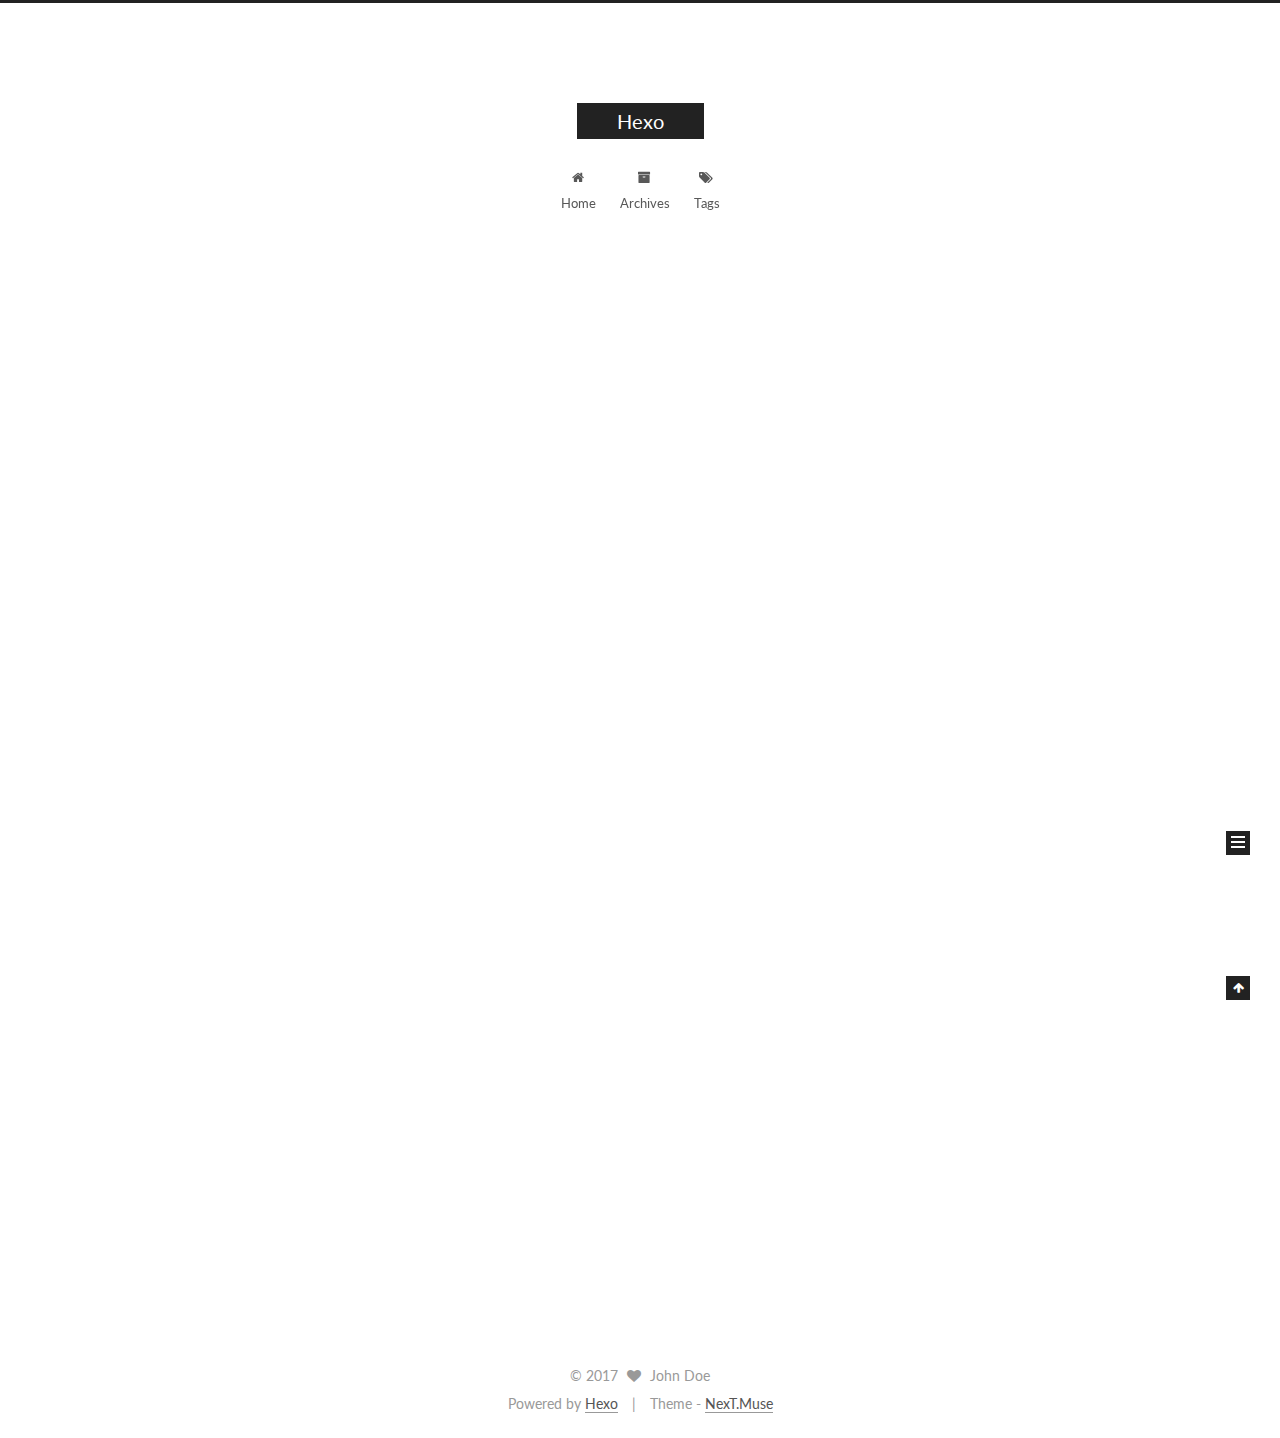
==== commit 3678b23a: "Site updated: 2017-06-26 16:12:42" ====
--- a/index.html
+++ b/index.html
@@ -1,177 +1,327 @@
-<!DOCTYPE html>
-<html>
+<!doctype html>
+
+
+
+  
+
+
+<html class="theme-next muse use-motion" lang="">
 <head>
-  <meta charset="utf-8">
-  
-  <meta name="renderer" content="webkit">
-  <meta http-equiv="X-UA-Compatible" content="IE=edge" >
-  <link rel="dns-prefetch" href="http://yoursite.com">
-  <title>Hexo</title>
-  <meta name="viewport" content="width=device-width, initial-scale=1, maximum-scale=1">
-  <meta property="og:type" content="website">
+  <meta charset="UTF-8"/>
+<meta http-equiv="X-UA-Compatible" content="IE=edge" />
+<meta name="viewport" content="width=device-width, initial-scale=1, maximum-scale=1"/>
+
+
+
+
+
+
+
+
+
+<meta http-equiv="Cache-Control" content="no-transform" />
+<meta http-equiv="Cache-Control" content="no-siteapp" />
+
+
+
+
+
+
+
+
+
+
+
+
+
+
+
+  
+  
+  <link href="/lib/fancybox/source/jquery.fancybox.css?v=2.1.5" rel="stylesheet" type="text/css" />
+
+
+
+
+  
+  
+  
+  
+
+  
+    
+    
+  
+
+  
+
+  
+
+  
+
+  
+
+  
+    
+    
+    <link href="//fonts.googleapis.com/css?family=Lato:300,300italic,400,400italic,700,700italic&subset=latin,latin-ext" rel="stylesheet" type="text/css">
+  
+
+
+
+
+
+
+<link href="/lib/font-awesome/css/font-awesome.min.css?v=4.6.2" rel="stylesheet" type="text/css" />
+
+<link href="/css/main.css?v=5.1.1" rel="stylesheet" type="text/css" />
+
+
+  <meta name="keywords" content="Hexo, NexT" />
+
+
+
+
+
+
+
+
+  <link rel="shortcut icon" type="image/x-icon" href="/favicon.ico?v=5.1.1" />
+
+
+
+
+
+
+<meta property="og:type" content="website">
 <meta property="og:title" content="Hexo">
 <meta property="og:url" content="http://yoursite.com/index.html">
 <meta property="og:site_name" content="Hexo">
 <meta name="twitter:card" content="summary">
 <meta name="twitter:title" content="Hexo">
-  
-    <link rel="alternative" href="/atom.xml" title="Hexo" type="application/atom+xml">
-  
-  
-    <link rel="icon" href="/favicon.png">
-  
-  <link rel="stylesheet" type="text/css" href="/./main.b3331d.css">
-  <style type="text/css">
-  
-    #container.show {
-      background: linear-gradient(200deg,#a0cfe4,#e8c37e);
+
+
+
+<script type="text/javascript" id="hexo.configurations">
+  var NexT = window.NexT || {};
+  var CONFIG = {
+    root: '/',
+    scheme: 'Muse',
+    sidebar: {"position":"left","display":"post","offset":12,"offset_float":0,"b2t":false,"scrollpercent":false},
+    fancybox: true,
+    motion: true,
+    duoshuo: {
+      userId: '0',
+      author: 'Author'
+    },
+    algolia: {
+      applicationID: '',
+      apiKey: '',
+      indexName: '',
+      hits: {"per_page":10},
+      labels: {"input_placeholder":"Search for Posts","hits_empty":"We didn't find any results for the search: ${query}","hits_stats":"${hits} results found in ${time} ms"}
     }
-  </style>
-  
-
-  
+  };
+</script>
+
+
+
+  <link rel="canonical" href="http://yoursite.com/"/>
+
+
+
+
+
+  <title>Hexo</title>
+  
+
+
+
+
+
+
+
+
+
+
+
+
+
 
 </head>
 
-<body>
-  <div id="container" q-class="show:isCtnShow">
-    <canvas id="anm-canvas" class="anm-canvas"></canvas>
-    <div class="left-col" q-class="show:isShow">
-      
-<div class="overlay" style="background: #4d4d4d"></div>
-<div class="intrude-less">
-	<header id="header" class="inner">
-		<a href="/" class="profilepic">
-			<img src="null" class="js-avatar">
-		</a>
-		<hgroup>
-		  <h1 class="header-author"><a href="/">John Doe</a></h1>
-		</hgroup>
-		
-
-		<nav class="header-menu">
-			<ul>
-			
-				<li><a href="/">主页</a></li>
-	        
-				<li><a href="/tags/随笔/">随笔</a></li>
-	        
-			</ul>
-		</nav>
-		<nav class="header-smart-menu">
-    		
-    			
-    			<a q-on="click: openSlider(e, 'innerArchive')" href="javascript:void(0)">所有文章</a>
-    			
-            
-    			
-    			<a q-on="click: openSlider(e, 'friends')" href="javascript:void(0)">友链</a>
-    			
-            
-    			
-    			<a q-on="click: openSlider(e, 'aboutme')" href="javascript:void(0)">关于我</a>
-    			
-            
-		</nav>
-		<nav class="header-nav">
-			<div class="social">
-				
-					<a class="github" target="_blank" href="#" title="github"><i class="icon-github"></i></a>
-		        
-					<a class="weibo" target="_blank" href="#" title="weibo"><i class="icon-weibo"></i></a>
-		        
-					<a class="rss" target="_blank" href="#" title="rss"><i class="icon-rss"></i></a>
-		        
-					<a class="zhihu" target="_blank" href="#" title="zhihu"><i class="icon-zhihu"></i></a>
-		        
-			</div>
-		</nav>
-	</header>		
+<body itemscope itemtype="http://schema.org/WebPage" lang="">
+
+  
+  
+    
+  
+
+  <div class="container sidebar-position-left 
+   page-home 
+ ">
+    <div class="headband"></div>
+
+    <header id="header" class="header" itemscope itemtype="http://schema.org/WPHeader">
+      <div class="header-inner"><div class="site-brand-wrapper">
+  <div class="site-meta ">
+    
+
+    <div class="custom-logo-site-title">
+      <a href="/"  class="brand" rel="start">
+        <span class="logo-line-before"><i></i></span>
+        <span class="site-title">Hexo</span>
+        <span class="logo-line-after"><i></i></span>
+      </a>
+    </div>
+      
+        <p class="site-subtitle"></p>
+      
+  </div>
+
+  <div class="site-nav-toggle">
+    <button>
+      <span class="btn-bar"></span>
+      <span class="btn-bar"></span>
+      <span class="btn-bar"></span>
+    </button>
+  </div>
 </div>
 
-    </div>
-    <div class="mid-col" q-class="show:isShow,hide:isShow|isFalse">
-      
-<nav id="mobile-nav">
-  	<div class="overlay js-overlay" style="background: #4d4d4d"></div>
-	<div class="btnctn js-mobile-btnctn">
-  		<div class="slider-trigger list" q-on="click: openSlider(e)"><i class="icon icon-sort"></i></div>
-	</div>
-	<div class="intrude-less">
-		<header id="header" class="inner">
-			<div class="profilepic">
-				<img src="null" class="js-avatar">
-			</div>
-			<hgroup>
-			  <h1 class="header-author js-header-author">John Doe</h1>
-			</hgroup>
-			
-			
-			
-				
-			
-				
-			
-			
-			
-			<nav class="header-nav">
-				<div class="social">
-					
-						<a class="github" target="_blank" href="#" title="github"><i class="icon-github"></i></a>
-			        
-						<a class="weibo" target="_blank" href="#" title="weibo"><i class="icon-weibo"></i></a>
-			        
-						<a class="rss" target="_blank" href="#" title="rss"><i class="icon-rss"></i></a>
-			        
-						<a class="zhihu" target="_blank" href="#" title="zhihu"><i class="icon-zhihu"></i></a>
-			        
-				</div>
-			</nav>
-
-			<nav class="header-menu js-header-menu">
-				<ul style="width: 50%">
-				
-				
-					<li style="width: 50%"><a href="/">主页</a></li>
-		        
-					<li style="width: 50%"><a href="/tags/随笔/">随笔</a></li>
-		        
-				</ul>
-			</nav>
-		</header>				
-	</div>
-	<div class="mobile-mask" style="display:none" q-show="isShow"></div>
+<nav class="site-nav">
+  
+
+  
+    <ul id="menu" class="menu">
+      
+        
+        <li class="menu-item menu-item-home">
+          <a href="/" rel="section">
+            
+              <i class="menu-item-icon fa fa-fw fa-home"></i> <br />
+            
+            Home
+          </a>
+        </li>
+      
+        
+        <li class="menu-item menu-item-archives">
+          <a href="/archives/" rel="section">
+            
+              <i class="menu-item-icon fa fa-fw fa-archive"></i> <br />
+            
+            Archives
+          </a>
+        </li>
+      
+        
+        <li class="menu-item menu-item-tags">
+          <a href="/tags/" rel="section">
+            
+              <i class="menu-item-icon fa fa-fw fa-tags"></i> <br />
+            
+            Tags
+          </a>
+        </li>
+      
+
+      
+    </ul>
+  
+
+  
 </nav>
 
-      <div id="wrapper" class="body-wrap">
-        <div class="menu-l">
-          <div class="canvas-wrap">
-            <canvas data-colors="#eaeaea" data-sectionHeight="100" data-contentId="js-content" id="myCanvas1" class="anm-canvas"></canvas>
-          </div>
-          <div id="js-content" class="content-ll">
-            
-  
-    <article id="post-hello-world" class="article article-type-post  article-index" itemscope itemprop="blogPost">
-  <div class="article-inner">
-    
-      <header class="article-header">
-        
-  
-    <h1 itemprop="name">
-      <a class="article-title" href="/2017/06/26/hello-world/">Hello World</a>
-    </h1>
-  
-
-        
-        <a href="/2017/06/26/hello-world/" class="archive-article-date">
-  	<time datetime="2017-06-26T06:49:03.316Z" itemprop="datePublished"><i class="icon-calendar icon"></i>2017-06-26</time>
-</a>
-        
+
+
+ </div>
+    </header>
+
+    <main id="main" class="main">
+      <div class="main-inner">
+        <div class="content-wrap">
+          <div id="content" class="content">
+            
+  <section id="posts" class="posts-expand">
+    
+      
+
+  
+
+  
+  
+  
+
+  <article class="post post-type-normal " itemscope itemtype="http://schema.org/Article">
+    <link itemprop="mainEntityOfPage" href="http://yoursite.com/2017/06/26/hello-world/">
+
+    <span hidden itemprop="author" itemscope itemtype="http://schema.org/Person">
+      <meta itemprop="name" content="John Doe">
+      <meta itemprop="description" content="">
+      <meta itemprop="image" content="/images/avatar.gif">
+    </span>
+
+    <span hidden itemprop="publisher" itemscope itemtype="http://schema.org/Organization">
+      <meta itemprop="name" content="Hexo">
+    </span>
+
+    
+      <header class="post-header">
+
+        
+        
+          <h1 class="post-title" itemprop="name headline">
+                
+                <a class="post-title-link" href="/2017/06/26/hello-world/" itemprop="url">Hello World</a></h1>
+        
+
+        <div class="post-meta">
+          <span class="post-time">
+            
+              <span class="post-meta-item-icon">
+                <i class="fa fa-calendar-o"></i>
+              </span>
+              
+                <span class="post-meta-item-text">Posted on</span>
+              
+              <time title="Post created" itemprop="dateCreated datePublished" datetime="2017-06-26T14:49:03+08:00">
+                2017-06-26
+              </time>
+            
+
+            
+
+            
+          </span>
+
+          
+
+          
+            
+          
+
+          
+          
+
+          
+
+          
+
+          
+
+        </div>
       </header>
     
-    <div class="article-entry" itemprop="articleBody">
-      
-        <p>Welcome to <a href="https://hexo.io/" target="_blank" rel="external">Hexo</a>! This is your very first post. Check <a href="https://hexo.io/docs/" target="_blank" rel="external">documentation</a> for more info. If you get any problems when using Hexo, you can find the answer in <a href="https://hexo.io/docs/troubleshooting.html" target="_blank" rel="external">troubleshooting</a> or you can ask me on <a href="https://github.com/hexojs/hexo/issues" target="_blank" rel="external">GitHub</a>.</p>
+
+    <div class="post-body" itemprop="articleBody">
+
+      
+      
+
+      
+        
+          
+            <p>Welcome to <a href="https://hexo.io/" target="_blank" rel="external">Hexo</a>! This is your very first post. Check <a href="https://hexo.io/docs/" target="_blank" rel="external">documentation</a> for more info. If you get any problems when using Hexo, you can find the answer in <a href="https://hexo.io/docs/troubleshooting.html" target="_blank" rel="external">troubleshooting</a> or you can ask me on <a href="https://github.com/hexojs/hexo/issues" target="_blank" rel="external">GitHub</a>.</p>
 <h2 id="Quick-Start"><a href="#Quick-Start" class="headerlink" title="Quick Start"></a>Quick Start</h2><h3 id="Create-a-new-post"><a href="#Create-a-new-post" class="headerlink" title="Create a new post"></a>Create a new post</h3><figure class="highlight bash"><table><tr><td class="gutter"><pre><div class="line">1</div></pre></td><td class="code"><pre><div class="line">$ hexo new <span class="string">"My New Post"</span></div></pre></td></tr></table></figure>
 <p>More info: <a href="https://hexo.io/docs/writing.html" target="_blank" rel="external">Writing</a></p>
 <h3 id="Run-server"><a href="#Run-server" class="headerlink" title="Run server"></a>Run server</h3><figure class="highlight bash"><table><tr><td class="gutter"><pre><div class="line">1</div></pre></td><td class="code"><pre><div class="line">$ hexo server</div></pre></td></tr></table></figure>
@@ -181,277 +331,288 @@
 <h3 id="Deploy-to-remote-sites"><a href="#Deploy-to-remote-sites" class="headerlink" title="Deploy to remote sites"></a>Deploy to remote sites</h3><figure class="highlight bash"><table><tr><td class="gutter"><pre><div class="line">1</div></pre></td><td class="code"><pre><div class="line">$ hexo deploy</div></pre></td></tr></table></figure>
 <p>More info: <a href="https://hexo.io/docs/deployment.html" target="_blank" rel="external">Deployment</a></p>
 
-      
-
+          
+        
       
     </div>
-    <div class="article-info article-info-index">
-      
-      
-      
-
-      
-        <p class="article-more-link">
-          <a class="article-more-a" href="/2017/06/26/hello-world/">展开全文 >></a>
-        </p>
-      
-
-      
-      <div class="clearfix"></div>
+
+    <div>
+      
+    </div>
+
+    <div>
+      
+    </div>
+
+    <div>
+      
+    </div>
+
+    <footer class="post-footer">
+      
+
+      
+
+      
+
+      
+      
+        <div class="post-eof"></div>
+      
+    </footer>
+  </article>
+
+
+    
+  </section>
+
+  
+
+
+          </div>
+          
+
+
+          
+
+        </div>
+        
+          
+  
+  <div class="sidebar-toggle">
+    <div class="sidebar-toggle-line-wrap">
+      <span class="sidebar-toggle-line sidebar-toggle-line-first"></span>
+      <span class="sidebar-toggle-line sidebar-toggle-line-middle"></span>
+      <span class="sidebar-toggle-line sidebar-toggle-line-last"></span>
     </div>
   </div>
-</article>
-
-
-
-
-
-  
-  
-
-
-          </div>
+
+  <aside id="sidebar" class="sidebar">
+    <div class="sidebar-inner">
+
+      
+
+      
+
+      <section class="site-overview sidebar-panel sidebar-panel-active">
+        <div class="site-author motion-element" itemprop="author" itemscope itemtype="http://schema.org/Person">
+          <img class="site-author-image" itemprop="image"
+               src="/images/avatar.gif"
+               alt="John Doe" />
+          <p class="site-author-name" itemprop="name">John Doe</p>
+           
+              <p class="site-description motion-element" itemprop="description"></p>
+          
         </div>
+        <nav class="site-state motion-element">
+
+          
+            <div class="site-state-item site-state-posts">
+              <a href="/archives/">
+                <span class="site-state-item-count">1</span>
+                <span class="site-state-item-name">posts</span>
+              </a>
+            </div>
+          
+
+          
+
+          
+
+        </nav>
+
+        
+
+        <div class="links-of-author motion-element">
+          
+        </div>
+
+        
+        
+
+        
+        
+
+        
+
+
+      </section>
+
+      
+
+      
+
+    </div>
+  </aside>
+
+
+        
       </div>
-      <footer id="footer">
-  <div class="outer">
-    <div id="footer-info">
-    	<div class="footer-left">
-    		&copy; 2017 John Doe
-    	</div>
-      	<div class="footer-right">
-      		<a href="http://hexo.io/" target="_blank">Hexo</a>  Theme <a href="https://github.com/litten/hexo-theme-yilia" target="_blank">Yilia</a> by Litten
-      	</div>
-    </div>
+    </main>
+
+    <footer id="footer" class="footer">
+      <div class="footer-inner">
+        <div class="copyright" >
+  
+  &copy; 
+  <span itemprop="copyrightYear">2017</span>
+  <span class="with-love">
+    <i class="fa fa-heart"></i>
+  </span>
+  <span class="author" itemprop="copyrightHolder">John Doe</span>
+</div>
+
+
+<div class="powered-by">
+  Powered by <a class="theme-link" href="https://hexo.io">Hexo</a>
+</div>
+
+<div class="theme-info">
+  Theme -
+  <a class="theme-link" href="https://github.com/iissnan/hexo-theme-next">
+    NexT.Muse
+  </a>
+</div>
+
+
+        
+
+        
+      </div>
+    </footer>
+
+    
+      <div class="back-to-top">
+        <i class="fa fa-arrow-up"></i>
+        
+      </div>
+    
+
   </div>
-</footer>
-    </div>
-    <script>
-	var yiliaConfig = {
-		mathjax: false,
-		isHome: true,
-		isPost: false,
-		isArchive: false,
-		isTag: false,
-		isCategory: false,
-		open_in_new: false,
-		root: "/",
-		innerArchive: true,
-		showTags: false
-	}
+
+  
+
+<script type="text/javascript">
+  if (Object.prototype.toString.call(window.Promise) !== '[object Function]') {
+    window.Promise = null;
+  }
 </script>
 
-<script>!function(t){function n(e){if(r[e])return r[e].exports;var i=r[e]={exports:{},id:e,loaded:!1};return t[e].call(i.exports,i,i.exports,n),i.loaded=!0,i.exports}var r={};n.m=t,n.c=r,n.p="./",n(0)}([function(t,n,r){r(194),t.exports=r(190)},function(t,n,r){var e=r(3),i=r(52),o=r(27),u=r(28),c=r(53),f="prototype",a=function(t,n,r){var s,l,h,v,p=t&a.F,d=t&a.G,y=t&a.S,g=t&a.P,b=t&a.B,m=d?e:y?e[n]||(e[n]={}):(e[n]||{})[f],x=d?i:i[n]||(i[n]={}),w=x[f]||(x[f]={});d&&(r=n);for(s in r)l=!p&&m&&void 0!==m[s],h=(l?m:r)[s],v=b&&l?c(h,e):g&&"function"==typeof h?c(Function.call,h):h,m&&u(m,s,h,t&a.U),x[s]!=h&&o(x,s,v),g&&w[s]!=h&&(w[s]=h)};e.core=i,a.F=1,a.G=2,a.S=4,a.P=8,a.B=16,a.W=32,a.U=64,a.R=128,t.exports=a},function(t,n,r){var e=r(6);t.exports=function(t){if(!e(t))throw TypeError(t+" is not an object!");return t}},function(t,n){var r=t.exports="undefined"!=typeof window&&window.Math==Math?window:"undefined"!=typeof self&&self.Math==Math?self:Function("return this")();"number"==typeof __g&&(__g=r)},function(t,n){t.exports=function(t){try{return!!t()}catch(t){return!0}}},function(t,n){var r=t.exports="undefined"!=typeof window&&window.Math==Math?window:"undefined"!=typeof self&&self.Math==Math?self:Function("return this")();"number"==typeof __g&&(__g=r)},function(t,n){t.exports=function(t){return"object"==typeof t?null!==t:"function"==typeof t}},function(t,n,r){var e=r(126)("wks"),i=r(76),o=r(3).Symbol,u="function"==typeof o;(t.exports=function(t){return e[t]||(e[t]=u&&o[t]||(u?o:i)("Symbol."+t))}).store=e},function(t,n){var r={}.hasOwnProperty;t.exports=function(t,n){return r.call(t,n)}},function(t,n,r){var e=r(94),i=r(33);t.exports=function(t){return e(i(t))}},function(t,n,r){t.exports=!r(4)(function(){return 7!=Object.defineProperty({},"a",{get:function(){return 7}}).a})},function(t,n,r){var e=r(2),i=r(167),o=r(50),u=Object.defineProperty;n.f=r(10)?Object.defineProperty:function(t,n,r){if(e(t),n=o(n,!0),e(r),i)try{return u(t,n,r)}catch(t){}if("get"in r||"set"in r)throw TypeError("Accessors not supported!");return"value"in r&&(t[n]=r.value),t}},function(t,n,r){t.exports=!r(18)(function(){return 7!=Object.defineProperty({},"a",{get:function(){return 7}}).a})},function(t,n,r){var e=r(14),i=r(22);t.exports=r(12)?function(t,n,r){return e.f(t,n,i(1,r))}:function(t,n,r){return t[n]=r,t}},function(t,n,r){var e=r(20),i=r(58),o=r(42),u=Object.defineProperty;n.f=r(12)?Object.defineProperty:function(t,n,r){if(e(t),n=o(n,!0),e(r),i)try{return u(t,n,r)}catch(t){}if("get"in r||"set"in r)throw TypeError("Accessors not supported!");return"value"in r&&(t[n]=r.value),t}},function(t,n,r){var e=r(40)("wks"),i=r(23),o=r(5).Symbol,u="function"==typeof o;(t.exports=function(t){return e[t]||(e[t]=u&&o[t]||(u?o:i)("Symbol."+t))}).store=e},function(t,n,r){var e=r(67),i=Math.min;t.exports=function(t){return t>0?i(e(t),9007199254740991):0}},function(t,n,r){var e=r(46);t.exports=function(t){return Object(e(t))}},function(t,n){t.exports=function(t){try{return!!t()}catch(t){return!0}}},function(t,n,r){var e=r(63),i=r(34);t.exports=Object.keys||function(t){return e(t,i)}},function(t,n,r){var e=r(21);t.exports=function(t){if(!e(t))throw TypeError(t+" is not an object!");return t}},function(t,n){t.exports=function(t){return"object"==typeof t?null!==t:"function"==typeof t}},function(t,n){t.exports=function(t,n){return{enumerable:!(1&t),configurable:!(2&t),writable:!(4&t),value:n}}},function(t,n){var r=0,e=Math.random();t.exports=function(t){return"Symbol(".concat(void 0===t?"":t,")_",(++r+e).toString(36))}},function(t,n){var r={}.hasOwnProperty;t.exports=function(t,n){return r.call(t,n)}},function(t,n){var r=t.exports={version:"2.4.0"};"number"==typeof __e&&(__e=r)},function(t,n){t.exports=function(t){if("function"!=typeof t)throw TypeError(t+" is not a function!");return t}},function(t,n,r){var e=r(11),i=r(66);t.exports=r(10)?function(t,n,r){return e.f(t,n,i(1,r))}:function(t,n,r){return t[n]=r,t}},function(t,n,r){var e=r(3),i=r(27),o=r(24),u=r(76)("src"),c="toString",f=Function[c],a=(""+f).split(c);r(52).inspectSource=function(t){return f.call(t)},(t.exports=function(t,n,r,c){var f="function"==typeof r;f&&(o(r,"name")||i(r,"name",n)),t[n]!==r&&(f&&(o(r,u)||i(r,u,t[n]?""+t[n]:a.join(String(n)))),t===e?t[n]=r:c?t[n]?t[n]=r:i(t,n,r):(delete t[n],i(t,n,r)))})(Function.prototype,c,function(){return"function"==typeof this&&this[u]||f.call(this)})},function(t,n,r){var e=r(1),i=r(4),o=r(46),u=function(t,n,r,e){var i=String(o(t)),u="<"+n;return""!==r&&(u+=" "+r+'="'+String(e).replace(/"/g,"&quot;")+'"'),u+">"+i+"</"+n+">"};t.exports=function(t,n){var r={};r[t]=n(u),e(e.P+e.F*i(function(){var n=""[t]('"');return n!==n.toLowerCase()||n.split('"').length>3}),"String",r)}},function(t,n,r){var e=r(115),i=r(46);t.exports=function(t){return e(i(t))}},function(t,n,r){var e=r(116),i=r(66),o=r(30),u=r(50),c=r(24),f=r(167),a=Object.getOwnPropertyDescriptor;n.f=r(10)?a:function(t,n){if(t=o(t),n=u(n,!0),f)try{return a(t,n)}catch(t){}if(c(t,n))return i(!e.f.call(t,n),t[n])}},function(t,n,r){var e=r(24),i=r(17),o=r(145)("IE_PROTO"),u=Object.prototype;t.exports=Object.getPrototypeOf||function(t){return t=i(t),e(t,o)?t[o]:"function"==typeof t.constructor&&t instanceof t.constructor?t.constructor.prototype:t instanceof Object?u:null}},function(t,n){t.exports=function(t){if(void 0==t)throw TypeError("Can't call method on  "+t);return t}},function(t,n){t.exports="constructor,hasOwnProperty,isPrototypeOf,propertyIsEnumerable,toLocaleString,toString,valueOf".split(",")},function(t,n){t.exports={}},function(t,n){t.exports=!0},function(t,n){n.f={}.propertyIsEnumerable},function(t,n,r){var e=r(14).f,i=r(8),o=r(15)("toStringTag");t.exports=function(t,n,r){t&&!i(t=r?t:t.prototype,o)&&e(t,o,{configurable:!0,value:n})}},function(t,n,r){var e=r(40)("keys"),i=r(23);t.exports=function(t){return e[t]||(e[t]=i(t))}},function(t,n,r){var e=r(5),i="__core-js_shared__",o=e[i]||(e[i]={});t.exports=function(t){return o[t]||(o[t]={})}},function(t,n){var r=Math.ceil,e=Math.floor;t.exports=function(t){return isNaN(t=+t)?0:(t>0?e:r)(t)}},function(t,n,r){var e=r(21);t.exports=function(t,n){if(!e(t))return t;var r,i;if(n&&"function"==typeof(r=t.toString)&&!e(i=r.call(t)))return i;if("function"==typeof(r=t.valueOf)&&!e(i=r.call(t)))return i;if(!n&&"function"==typeof(r=t.toString)&&!e(i=r.call(t)))return i;throw TypeError("Can't convert object to primitive value")}},function(t,n,r){var e=r(5),i=r(25),o=r(36),u=r(44),c=r(14).f;t.exports=function(t){var n=i.Symbol||(i.Symbol=o?{}:e.Symbol||{});"_"==t.charAt(0)||t in n||c(n,t,{value:u.f(t)})}},function(t,n,r){n.f=r(15)},function(t,n){var r={}.toString;t.exports=function(t){return r.call(t).slice(8,-1)}},function(t,n){t.exports=function(t){if(void 0==t)throw TypeError("Can't call method on  "+t);return t}},function(t,n,r){var e=r(4);t.exports=function(t,n){return!!t&&e(function(){n?t.call(null,function(){},1):t.call(null)})}},function(t,n,r){var e=r(53),i=r(115),o=r(17),u=r(16),c=r(202);t.exports=function(t,n){var r=1==t,f=2==t,a=3==t,s=4==t,l=6==t,h=5==t||l,v=n||c;return function(n,c,p){for(var d,y,g=o(n),b=i(g),m=e(c,p,3),x=u(b.length),w=0,S=r?v(n,x):f?v(n,0):void 0;x>w;w++)if((h||w in b)&&(d=b[w],y=m(d,w,g),t))if(r)S[w]=y;else if(y)switch(t){case 3:return!0;case 5:return d;case 6:return w;case 2:S.push(d)}else if(s)return!1;return l?-1:a||s?s:S}}},function(t,n,r){var e=r(1),i=r(52),o=r(4);t.exports=function(t,n){var r=(i.Object||{})[t]||Object[t],u={};u[t]=n(r),e(e.S+e.F*o(function(){r(1)}),"Object",u)}},function(t,n,r){var e=r(6);t.exports=function(t,n){if(!e(t))return t;var r,i;if(n&&"function"==typeof(r=t.toString)&&!e(i=r.call(t)))return i;if("function"==typeof(r=t.valueOf)&&!e(i=r.call(t)))return i;if(!n&&"function"==typeof(r=t.toString)&&!e(i=r.call(t)))return i;throw TypeError("Can't convert object to primitive value")}},function(t,n,r){var e=r(5),i=r(25),o=r(91),u=r(13),c="prototype",f=function(t,n,r){var a,s,l,h=t&f.F,v=t&f.G,p=t&f.S,d=t&f.P,y=t&f.B,g=t&f.W,b=v?i:i[n]||(i[n]={}),m=b[c],x=v?e:p?e[n]:(e[n]||{})[c];v&&(r=n);for(a in r)(s=!h&&x&&void 0!==x[a])&&a in b||(l=s?x[a]:r[a],b[a]=v&&"function"!=typeof x[a]?r[a]:y&&s?o(l,e):g&&x[a]==l?function(t){var n=function(n,r,e){if(this instanceof t){switch(arguments.length){case 0:return new t;case 1:return new t(n);case 2:return new t(n,r)}return new t(n,r,e)}return t.apply(this,arguments)};return n[c]=t[c],n}(l):d&&"function"==typeof l?o(Function.call,l):l,d&&((b.virtual||(b.virtual={}))[a]=l,t&f.R&&m&&!m[a]&&u(m,a,l)))};f.F=1,f.G=2,f.S=4,f.P=8,f.B=16,f.W=32,f.U=64,f.R=128,t.exports=f},function(t,n){var r=t.exports={version:"2.4.0"};"number"==typeof __e&&(__e=r)},function(t,n,r){var e=r(26);t.exports=function(t,n,r){if(e(t),void 0===n)return t;switch(r){case 1:return function(r){return t.call(n,r)};case 2:return function(r,e){return t.call(n,r,e)};case 3:return function(r,e,i){return t.call(n,r,e,i)}}return function(){return t.apply(n,arguments)}}},function(t,n,r){var e=r(183),i=r(1),o=r(126)("metadata"),u=o.store||(o.store=new(r(186))),c=function(t,n,r){var i=u.get(t);if(!i){if(!r)return;u.set(t,i=new e)}var o=i.get(n);if(!o){if(!r)return;i.set(n,o=new e)}return o},f=function(t,n,r){var e=c(n,r,!1);return void 0!==e&&e.has(t)},a=function(t,n,r){var e=c(n,r,!1);return void 0===e?void 0:e.get(t)},s=function(t,n,r,e){c(r,e,!0).set(t,n)},l=function(t,n){var r=c(t,n,!1),e=[];return r&&r.forEach(function(t,n){e.push(n)}),e},h=function(t){return void 0===t||"symbol"==typeof t?t:String(t)},v=function(t){i(i.S,"Reflect",t)};t.exports={store:u,map:c,has:f,get:a,set:s,keys:l,key:h,exp:v}},function(t,n,r){"use strict";if(r(10)){var e=r(69),i=r(3),o=r(4),u=r(1),c=r(127),f=r(152),a=r(53),s=r(68),l=r(66),h=r(27),v=r(73),p=r(67),d=r(16),y=r(75),g=r(50),b=r(24),m=r(180),x=r(114),w=r(6),S=r(17),_=r(137),O=r(70),E=r(32),P=r(71).f,j=r(154),F=r(76),M=r(7),A=r(48),N=r(117),T=r(146),I=r(155),k=r(80),L=r(123),R=r(74),C=r(130),D=r(160),U=r(11),W=r(31),G=U.f,B=W.f,V=i.RangeError,z=i.TypeError,q=i.Uint8Array,K="ArrayBuffer",J="Shared"+K,Y="BYTES_PER_ELEMENT",H="prototype",$=Array[H],X=f.ArrayBuffer,Q=f.DataView,Z=A(0),tt=A(2),nt=A(3),rt=A(4),et=A(5),it=A(6),ot=N(!0),ut=N(!1),ct=I.values,ft=I.keys,at=I.entries,st=$.lastIndexOf,lt=$.reduce,ht=$.reduceRight,vt=$.join,pt=$.sort,dt=$.slice,yt=$.toString,gt=$.toLocaleString,bt=M("iterator"),mt=M("toStringTag"),xt=F("typed_constructor"),wt=F("def_constructor"),St=c.CONSTR,_t=c.TYPED,Ot=c.VIEW,Et="Wrong length!",Pt=A(1,function(t,n){return Tt(T(t,t[wt]),n)}),jt=o(function(){return 1===new q(new Uint16Array([1]).buffer)[0]}),Ft=!!q&&!!q[H].set&&o(function(){new q(1).set({})}),Mt=function(t,n){if(void 0===t)throw z(Et);var r=+t,e=d(t);if(n&&!m(r,e))throw V(Et);return e},At=function(t,n){var r=p(t);if(r<0||r%n)throw V("Wrong offset!");return r},Nt=function(t){if(w(t)&&_t in t)return t;throw z(t+" is not a typed array!")},Tt=function(t,n){if(!(w(t)&&xt in t))throw z("It is not a typed array constructor!");return new t(n)},It=function(t,n){return kt(T(t,t[wt]),n)},kt=function(t,n){for(var r=0,e=n.length,i=Tt(t,e);e>r;)i[r]=n[r++];return i},Lt=function(t,n,r){G(t,n,{get:function(){return this._d[r]}})},Rt=function(t){var n,r,e,i,o,u,c=S(t),f=arguments.length,s=f>1?arguments[1]:void 0,l=void 0!==s,h=j(c);if(void 0!=h&&!_(h)){for(u=h.call(c),e=[],n=0;!(o=u.next()).done;n++)e.push(o.value);c=e}for(l&&f>2&&(s=a(s,arguments[2],2)),n=0,r=d(c.length),i=Tt(this,r);r>n;n++)i[n]=l?s(c[n],n):c[n];return i},Ct=function(){for(var t=0,n=arguments.length,r=Tt(this,n);n>t;)r[t]=arguments[t++];return r},Dt=!!q&&o(function(){gt.call(new q(1))}),Ut=function(){return gt.apply(Dt?dt.call(Nt(this)):Nt(this),arguments)},Wt={copyWithin:function(t,n){return D.call(Nt(this),t,n,arguments.length>2?arguments[2]:void 0)},every:function(t){return rt(Nt(this),t,arguments.length>1?arguments[1]:void 0)},fill:function(t){return C.apply(Nt(this),arguments)},filter:function(t){return It(this,tt(Nt(this),t,arguments.length>1?arguments[1]:void 0))},find:function(t){return et(Nt(this),t,arguments.length>1?arguments[1]:void 0)},findIndex:function(t){return it(Nt(this),t,arguments.length>1?arguments[1]:void 0)},forEach:function(t){Z(Nt(this),t,arguments.length>1?arguments[1]:void 0)},indexOf:function(t){return ut(Nt(this),t,arguments.length>1?arguments[1]:void 0)},includes:function(t){return ot(Nt(this),t,arguments.length>1?arguments[1]:void 0)},join:function(t){return vt.apply(Nt(this),arguments)},lastIndexOf:function(t){return st.apply(Nt(this),arguments)},map:function(t){return Pt(Nt(this),t,arguments.length>1?arguments[1]:void 0)},reduce:function(t){return lt.apply(Nt(this),arguments)},reduceRight:function(t){return ht.apply(Nt(this),arguments)},reverse:function(){for(var t,n=this,r=Nt(n).length,e=Math.floor(r/2),i=0;i<e;)t=n[i],n[i++]=n[--r],n[r]=t;return n},some:function(t){return nt(Nt(this),t,arguments.length>1?arguments[1]:void 0)},sort:function(t){return pt.call(Nt(this),t)},subarray:function(t,n){var r=Nt(this),e=r.length,i=y(t,e);return new(T(r,r[wt]))(r.buffer,r.byteOffset+i*r.BYTES_PER_ELEMENT,d((void 0===n?e:y(n,e))-i))}},Gt=function(t,n){return It(this,dt.call(Nt(this),t,n))},Bt=function(t){Nt(this);var n=At(arguments[1],1),r=this.length,e=S(t),i=d(e.length),o=0;if(i+n>r)throw V(Et);for(;o<i;)this[n+o]=e[o++]},Vt={entries:function(){return at.call(Nt(this))},keys:function(){return ft.call(Nt(this))},values:function(){return ct.call(Nt(this))}},zt=function(t,n){return w(t)&&t[_t]&&"symbol"!=typeof n&&n in t&&String(+n)==String(n)},qt=function(t,n){return zt(t,n=g(n,!0))?l(2,t[n]):B(t,n)},Kt=function(t,n,r){return!(zt(t,n=g(n,!0))&&w(r)&&b(r,"value"))||b(r,"get")||b(r,"set")||r.configurable||b(r,"writable")&&!r.writable||b(r,"enumerable")&&!r.enumerable?G(t,n,r):(t[n]=r.value,t)};St||(W.f=qt,U.f=Kt),u(u.S+u.F*!St,"Object",{getOwnPropertyDescriptor:qt,defineProperty:Kt}),o(function(){yt.call({})})&&(yt=gt=function(){return vt.call(this)});var Jt=v({},Wt);v(Jt,Vt),h(Jt,bt,Vt.values),v(Jt,{slice:Gt,set:Bt,constructor:function(){},toString:yt,toLocaleString:Ut}),Lt(Jt,"buffer","b"),Lt(Jt,"byteOffset","o"),Lt(Jt,"byteLength","l"),Lt(Jt,"length","e"),G(Jt,mt,{get:function(){return this[_t]}}),t.exports=function(t,n,r,f){f=!!f;var a=t+(f?"Clamped":"")+"Array",l="Uint8Array"!=a,v="get"+t,p="set"+t,y=i[a],g=y||{},b=y&&E(y),m=!y||!c.ABV,S={},_=y&&y[H],j=function(t,r){var e=t._d;return e.v[v](r*n+e.o,jt)},F=function(t,r,e){var i=t._d;f&&(e=(e=Math.round(e))<0?0:e>255?255:255&e),i.v[p](r*n+i.o,e,jt)},M=function(t,n){G(t,n,{get:function(){return j(this,n)},set:function(t){return F(this,n,t)},enumerable:!0})};m?(y=r(function(t,r,e,i){s(t,y,a,"_d");var o,u,c,f,l=0,v=0;if(w(r)){if(!(r instanceof X||(f=x(r))==K||f==J))return _t in r?kt(y,r):Rt.call(y,r);o=r,v=At(e,n);var p=r.byteLength;if(void 0===i){if(p%n)throw V(Et);if((u=p-v)<0)throw V(Et)}else if((u=d(i)*n)+v>p)throw V(Et);c=u/n}else c=Mt(r,!0),u=c*n,o=new X(u);for(h(t,"_d",{b:o,o:v,l:u,e:c,v:new Q(o)});l<c;)M(t,l++)}),_=y[H]=O(Jt),h(_,"constructor",y)):L(function(t){new y(null),new y(t)},!0)||(y=r(function(t,r,e,i){s(t,y,a);var o;return w(r)?r instanceof X||(o=x(r))==K||o==J?void 0!==i?new g(r,At(e,n),i):void 0!==e?new g(r,At(e,n)):new g(r):_t in r?kt(y,r):Rt.call(y,r):new g(Mt(r,l))}),Z(b!==Function.prototype?P(g).concat(P(b)):P(g),function(t){t in y||h(y,t,g[t])}),y[H]=_,e||(_.constructor=y));var A=_[bt],N=!!A&&("values"==A.name||void 0==A.name),T=Vt.values;h(y,xt,!0),h(_,_t,a),h(_,Ot,!0),h(_,wt,y),(f?new y(1)[mt]==a:mt in _)||G(_,mt,{get:function(){return a}}),S[a]=y,u(u.G+u.W+u.F*(y!=g),S),u(u.S,a,{BYTES_PER_ELEMENT:n,from:Rt,of:Ct}),Y in _||h(_,Y,n),u(u.P,a,Wt),R(a),u(u.P+u.F*Ft,a,{set:Bt}),u(u.P+u.F*!N,a,Vt),u(u.P+u.F*(_.toString!=yt),a,{toString:yt}),u(u.P+u.F*o(function(){new y(1).slice()}),a,{slice:Gt}),u(u.P+u.F*(o(function(){return[1,2].toLocaleString()!=new y([1,2]).toLocaleString()})||!o(function(){_.toLocaleString.call([1,2])})),a,{toLocaleString:Ut}),k[a]=N?A:T,e||N||h(_,bt,T)}}else t.exports=function(){}},function(t,n){var r={}.toString;t.exports=function(t){return r.call(t).slice(8,-1)}},function(t,n,r){var e=r(21),i=r(5).document,o=e(i)&&e(i.createElement);t.exports=function(t){return o?i.createElement(t):{}}},function(t,n,r){t.exports=!r(12)&&!r(18)(function(){return 7!=Object.defineProperty(r(57)("div"),"a",{get:function(){return 7}}).a})},function(t,n,r){"use strict";var e=r(36),i=r(51),o=r(64),u=r(13),c=r(8),f=r(35),a=r(96),s=r(38),l=r(103),h=r(15)("iterator"),v=!([].keys&&"next"in[].keys()),p="keys",d="values",y=function(){return this};t.exports=function(t,n,r,g,b,m,x){a(r,n,g);var w,S,_,O=function(t){if(!v&&t in F)return F[t];switch(t){case p:case d:return function(){return new r(this,t)}}return function(){return new r(this,t)}},E=n+" Iterator",P=b==d,j=!1,F=t.prototype,M=F[h]||F["@@iterator"]||b&&F[b],A=M||O(b),N=b?P?O("entries"):A:void 0,T="Array"==n?F.entries||M:M;if(T&&(_=l(T.call(new t)))!==Object.prototype&&(s(_,E,!0),e||c(_,h)||u(_,h,y)),P&&M&&M.name!==d&&(j=!0,A=function(){return M.call(this)}),e&&!x||!v&&!j&&F[h]||u(F,h,A),f[n]=A,f[E]=y,b)if(w={values:P?A:O(d),keys:m?A:O(p),entries:N},x)for(S in w)S in F||o(F,S,w[S]);else i(i.P+i.F*(v||j),n,w);return w}},function(t,n,r){var e=r(20),i=r(100),o=r(34),u=r(39)("IE_PROTO"),c=function(){},f="prototype",a=function(){var t,n=r(57)("iframe"),e=o.length;for(n.style.display="none",r(93).appendChild(n),n.src="javascript:",t=n.contentWindow.document,t.open(),t.write("<script>document.F=Object<\/script>"),t.close(),a=t.F;e--;)delete a[f][o[e]];return a()};t.exports=Object.create||function(t,n){var r;return null!==t?(c[f]=e(t),r=new c,c[f]=null,r[u]=t):r=a(),void 0===n?r:i(r,n)}},function(t,n,r){var e=r(63),i=r(34).concat("length","prototype");n.f=Object.getOwnPropertyNames||function(t){return e(t,i)}},function(t,n){n.f=Object.getOwnPropertySymbols},function(t,n,r){var e=r(8),i=r(9),o=r(90)(!1),u=r(39)("IE_PROTO");t.exports=function(t,n){var r,c=i(t),f=0,a=[];for(r in c)r!=u&&e(c,r)&&a.push(r);for(;n.length>f;)e(c,r=n[f++])&&(~o(a,r)||a.push(r));return a}},function(t,n,r){t.exports=r(13)},function(t,n,r){var e=r(76)("meta"),i=r(6),o=r(24),u=r(11).f,c=0,f=Object.isExtensible||function(){return!0},a=!r(4)(function(){return f(Object.preventExtensions({}))}),s=function(t){u(t,e,{value:{i:"O"+ ++c,w:{}}})},l=function(t,n){if(!i(t))return"symbol"==typeof t?t:("string"==typeof t?"S":"P")+t;if(!o(t,e)){if(!f(t))return"F";if(!n)return"E";s(t)}return t[e].i},h=function(t,n){if(!o(t,e)){if(!f(t))return!0;if(!n)return!1;s(t)}return t[e].w},v=function(t){return a&&p.NEED&&f(t)&&!o(t,e)&&s(t),t},p=t.exports={KEY:e,NEED:!1,fastKey:l,getWeak:h,onFreeze:v}},function(t,n){t.exports=function(t,n){return{enumerable:!(1&t),configurable:!(2&t),writable:!(4&t),value:n}}},function(t,n){var r=Math.ceil,e=Math.floor;t.exports=function(t){return isNaN(t=+t)?0:(t>0?e:r)(t)}},function(t,n){t.exports=function(t,n,r,e){if(!(t instanceof n)||void 0!==e&&e in t)throw TypeError(r+": incorrect invocation!");return t}},function(t,n){t.exports=!1},function(t,n,r){var e=r(2),i=r(173),o=r(133),u=r(145)("IE_PROTO"),c=function(){},f="prototype",a=function(){var t,n=r(132)("iframe"),e=o.length;for(n.style.display="none",r(135).appendChild(n),n.src="javascript:",t=n.contentWindow.document,t.open(),t.write("<script>document.F=Object<\/script>"),t.close(),a=t.F;e--;)delete a[f][o[e]];return a()};t.exports=Object.create||function(t,n){var r;return null!==t?(c[f]=e(t),r=new c,c[f]=null,r[u]=t):r=a(),void 0===n?r:i(r,n)}},function(t,n,r){var e=r(175),i=r(133).concat("length","prototype");n.f=Object.getOwnPropertyNames||function(t){return e(t,i)}},function(t,n,r){var e=r(175),i=r(133);t.exports=Object.keys||function(t){return e(t,i)}},function(t,n,r){var e=r(28);t.exports=function(t,n,r){for(var i in n)e(t,i,n[i],r);return t}},function(t,n,r){"use strict";var e=r(3),i=r(11),o=r(10),u=r(7)("species");t.exports=function(t){var n=e[t];o&&n&&!n[u]&&i.f(n,u,{configurable:!0,get:function(){return this}})}},function(t,n,r){var e=r(67),i=Math.max,o=Math.min;t.exports=function(t,n){return t=e(t),t<0?i(t+n,0):o(t,n)}},function(t,n){var r=0,e=Math.random();t.exports=function(t){return"Symbol(".concat(void 0===t?"":t,")_",(++r+e).toString(36))}},function(t,n,r){var e=r(33);t.exports=function(t){return Object(e(t))}},function(t,n,r){var e=r(7)("unscopables"),i=Array.prototype;void 0==i[e]&&r(27)(i,e,{}),t.exports=function(t){i[e][t]=!0}},function(t,n,r){var e=r(53),i=r(169),o=r(137),u=r(2),c=r(16),f=r(154),a={},s={},n=t.exports=function(t,n,r,l,h){var v,p,d,y,g=h?function(){return t}:f(t),b=e(r,l,n?2:1),m=0;if("function"!=typeof g)throw TypeError(t+" is not iterable!");if(o(g)){for(v=c(t.length);v>m;m++)if((y=n?b(u(p=t[m])[0],p[1]):b(t[m]))===a||y===s)return y}else for(d=g.call(t);!(p=d.next()).done;)if((y=i(d,b,p.value,n))===a||y===s)return y};n.BREAK=a,n.RETURN=s},function(t,n){t.exports={}},function(t,n,r){var e=r(11).f,i=r(24),o=r(7)("toStringTag");t.exports=function(t,n,r){t&&!i(t=r?t:t.prototype,o)&&e(t,o,{configurable:!0,value:n})}},function(t,n,r){var e=r(1),i=r(46),o=r(4),u=r(150),c="["+u+"]",f="​-",a=RegExp("^"+c+c+"*"),s=RegExp(c+c+"*$"),l=function(t,n,r){var i={},c=o(function(){return!!u[t]()||f[t]()!=f}),a=i[t]=c?n(h):u[t];r&&(i[r]=a),e(e.P+e.F*c,"String",i)},h=l.trim=function(t,n){return t=String(i(t)),1&n&&(t=t.replace(a,"")),2&n&&(t=t.replace(s,"")),t};t.exports=l},function(t,n,r){t.exports={default:r(86),__esModule:!0}},function(t,n,r){t.exports={default:r(87),__esModule:!0}},function(t,n,r){"use strict";function e(t){return t&&t.__esModule?t:{default:t}}n.__esModule=!0;var i=r(84),o=e(i),u=r(83),c=e(u),f="function"==typeof c.default&&"symbol"==typeof o.default?function(t){return typeof t}:function(t){return t&&"function"==typeof c.default&&t.constructor===c.default&&t!==c.default.prototype?"symbol":typeof t};n.default="function"==typeof c.default&&"symbol"===f(o.default)?function(t){return void 0===t?"undefined":f(t)}:function(t){return t&&"function"==typeof c.default&&t.constructor===c.default&&t!==c.default.prototype?"symbol":void 0===t?"undefined":f(t)}},function(t,n,r){r(110),r(108),r(111),r(112),t.exports=r(25).Symbol},function(t,n,r){r(109),r(113),t.exports=r(44).f("iterator")},function(t,n){t.exports=function(t){if("function"!=typeof t)throw TypeError(t+" is not a function!");return t}},function(t,n){t.exports=function(){}},function(t,n,r){var e=r(9),i=r(106),o=r(105);t.exports=function(t){return function(n,r,u){var c,f=e(n),a=i(f.length),s=o(u,a);if(t&&r!=r){for(;a>s;)if((c=f[s++])!=c)return!0}else for(;a>s;s++)if((t||s in f)&&f[s]===r)return t||s||0;return!t&&-1}}},function(t,n,r){var e=r(88);t.exports=function(t,n,r){if(e(t),void 0===n)return t;switch(r){case 1:return function(r){return t.call(n,r)};case 2:return function(r,e){return t.call(n,r,e)};case 3:return function(r,e,i){return t.call(n,r,e,i)}}return function(){return t.apply(n,arguments)}}},function(t,n,r){var e=r(19),i=r(62),o=r(37);t.exports=function(t){var n=e(t),r=i.f;if(r)for(var u,c=r(t),f=o.f,a=0;c.length>a;)f.call(t,u=c[a++])&&n.push(u);return n}},function(t,n,r){t.exports=r(5).document&&document.documentElement},function(t,n,r){var e=r(56);t.exports=Object("z").propertyIsEnumerable(0)?Object:function(t){return"String"==e(t)?t.split(""):Object(t)}},function(t,n,r){var e=r(56);t.exports=Array.isArray||function(t){return"Array"==e(t)}},function(t,n,r){"use strict";var e=r(60),i=r(22),o=r(38),u={};r(13)(u,r(15)("iterator"),function(){return this}),t.exports=function(t,n,r){t.prototype=e(u,{next:i(1,r)}),o(t,n+" Iterator")}},function(t,n){t.exports=function(t,n){return{value:n,done:!!t}}},function(t,n,r){var e=r(19),i=r(9);t.exports=function(t,n){for(var r,o=i(t),u=e(o),c=u.length,f=0;c>f;)if(o[r=u[f++]]===n)return r}},function(t,n,r){var e=r(23)("meta"),i=r(21),o=r(8),u=r(14).f,c=0,f=Object.isExtensible||function(){return!0},a=!r(18)(function(){return f(Object.preventExtensions({}))}),s=function(t){u(t,e,{value:{i:"O"+ ++c,w:{}}})},l=function(t,n){if(!i(t))return"symbol"==typeof t?t:("string"==typeof t?"S":"P")+t;if(!o(t,e)){if(!f(t))return"F";if(!n)return"E";s(t)}return t[e].i},h=function(t,n){if(!o(t,e)){if(!f(t))return!0;if(!n)return!1;s(t)}return t[e].w},v=function(t){return a&&p.NEED&&f(t)&&!o(t,e)&&s(t),t},p=t.exports={KEY:e,NEED:!1,fastKey:l,getWeak:h,onFreeze:v}},function(t,n,r){var e=r(14),i=r(20),o=r(19);t.exports=r(12)?Object.defineProperties:function(t,n){i(t);for(var r,u=o(n),c=u.length,f=0;c>f;)e.f(t,r=u[f++],n[r]);return t}},function(t,n,r){var e=r(37),i=r(22),o=r(9),u=r(42),c=r(8),f=r(58),a=Object.getOwnPropertyDescriptor;n.f=r(12)?a:function(t,n){if(t=o(t),n=u(n,!0),f)try{return a(t,n)}catch(t){}if(c(t,n))return i(!e.f.call(t,n),t[n])}},function(t,n,r){var e=r(9),i=r(61).f,o={}.toString,u="object"==typeof window&&window&&Object.getOwnPropertyNames?Object.getOwnPropertyNames(window):[],c=function(t){try{return i(t)}catch(t){return u.slice()}};t.exports.f=function(t){return u&&"[object Window]"==o.call(t)?c(t):i(e(t))}},function(t,n,r){var e=r(8),i=r(77),o=r(39)("IE_PROTO"),u=Object.prototype;t.exports=Object.getPrototypeOf||function(t){return t=i(t),e(t,o)?t[o]:"function"==typeof t.constructor&&t instanceof t.constructor?t.constructor.prototype:t instanceof Object?u:null}},function(t,n,r){var e=r(41),i=r(33);t.exports=function(t){return function(n,r){var o,u,c=String(i(n)),f=e(r),a=c.length;return f<0||f>=a?t?"":void 0:(o=c.charCodeAt(f),o<55296||o>56319||f+1===a||(u=c.charCodeAt(f+1))<56320||u>57343?t?c.charAt(f):o:t?c.slice(f,f+2):u-56320+(o-55296<<10)+65536)}}},function(t,n,r){var e=r(41),i=Math.max,o=Math.min;t.exports=function(t,n){return t=e(t),t<0?i(t+n,0):o(t,n)}},function(t,n,r){var e=r(41),i=Math.min;t.exports=function(t){return t>0?i(e(t),9007199254740991):0}},function(t,n,r){"use strict";var e=r(89),i=r(97),o=r(35),u=r(9);t.exports=r(59)(Array,"Array",function(t,n){this._t=u(t),this._i=0,this._k=n},function(){var t=this._t,n=this._k,r=this._i++;return!t||r>=t.length?(this._t=void 0,i(1)):"keys"==n?i(0,r):"values"==n?i(0,t[r]):i(0,[r,t[r]])},"values"),o.Arguments=o.Array,e("keys"),e("values"),e("entries")},function(t,n){},function(t,n,r){"use strict";var e=r(104)(!0);r(59)(String,"String",function(t){this._t=String(t),this._i=0},function(){var t,n=this._t,r=this._i;return r>=n.length?{value:void 0,done:!0}:(t=e(n,r),this._i+=t.length,{value:t,done:!1})})},function(t,n,r){"use strict";var e=r(5),i=r(8),o=r(12),u=r(51),c=r(64),f=r(99).KEY,a=r(18),s=r(40),l=r(38),h=r(23),v=r(15),p=r(44),d=r(43),y=r(98),g=r(92),b=r(95),m=r(20),x=r(9),w=r(42),S=r(22),_=r(60),O=r(102),E=r(101),P=r(14),j=r(19),F=E.f,M=P.f,A=O.f,N=e.Symbol,T=e.JSON,I=T&&T.stringify,k="prototype",L=v("_hidden"),R=v("toPrimitive"),C={}.propertyIsEnumerable,D=s("symbol-registry"),U=s("symbols"),W=s("op-symbols"),G=Object[k],B="function"==typeof N,V=e.QObject,z=!V||!V[k]||!V[k].findChild,q=o&&a(function(){return 7!=_(M({},"a",{get:function(){return M(this,"a",{value:7}).a}})).a})?function(t,n,r){var e=F(G,n);e&&delete G[n],M(t,n,r),e&&t!==G&&M(G,n,e)}:M,K=function(t){var n=U[t]=_(N[k]);return n._k=t,n},J=B&&"symbol"==typeof N.iterator?function(t){return"symbol"==typeof t}:function(t){return t instanceof N},Y=function(t,n,r){return t===G&&Y(W,n,r),m(t),n=w(n,!0),m(r),i(U,n)?(r.enumerable?(i(t,L)&&t[L][n]&&(t[L][n]=!1),r=_(r,{enumerable:S(0,!1)})):(i(t,L)||M(t,L,S(1,{})),t[L][n]=!0),q(t,n,r)):M(t,n,r)},H=function(t,n){m(t);for(var r,e=g(n=x(n)),i=0,o=e.length;o>i;)Y(t,r=e[i++],n[r]);return t},$=function(t,n){return void 0===n?_(t):H(_(t),n)},X=function(t){var n=C.call(this,t=w(t,!0));return!(this===G&&i(U,t)&&!i(W,t))&&(!(n||!i(this,t)||!i(U,t)||i(this,L)&&this[L][t])||n)},Q=function(t,n){if(t=x(t),n=w(n,!0),t!==G||!i(U,n)||i(W,n)){var r=F(t,n);return!r||!i(U,n)||i(t,L)&&t[L][n]||(r.enumerable=!0),r}},Z=function(t){for(var n,r=A(x(t)),e=[],o=0;r.length>o;)i(U,n=r[o++])||n==L||n==f||e.push(n);return e},tt=function(t){for(var n,r=t===G,e=A(r?W:x(t)),o=[],u=0;e.length>u;)!i(U,n=e[u++])||r&&!i(G,n)||o.push(U[n]);return o};B||(N=function(){if(this instanceof N)throw TypeError("Symbol is not a constructor!");var t=h(arguments.length>0?arguments[0]:void 0),n=function(r){this===G&&n.call(W,r),i(this,L)&&i(this[L],t)&&(this[L][t]=!1),q(this,t,S(1,r))};return o&&z&&q(G,t,{configurable:!0,set:n}),K(t)},c(N[k],"toString",function(){return this._k}),E.f=Q,P.f=Y,r(61).f=O.f=Z,r(37).f=X,r(62).f=tt,o&&!r(36)&&c(G,"propertyIsEnumerable",X,!0),p.f=function(t){return K(v(t))}),u(u.G+u.W+u.F*!B,{Symbol:N});for(var nt="hasInstance,isConcatSpreadable,iterator,match,replace,search,species,split,toPrimitive,toStringTag,unscopables".split(","),rt=0;nt.length>rt;)v(nt[rt++]);for(var nt=j(v.store),rt=0;nt.length>rt;)d(nt[rt++]);u(u.S+u.F*!B,"Symbol",{for:function(t){return i(D,t+="")?D[t]:D[t]=N(t)},keyFor:function(t){if(J(t))return y(D,t);throw TypeError(t+" is not a symbol!")},useSetter:function(){z=!0},useSimple:function(){z=!1}}),u(u.S+u.F*!B,"Object",{create:$,defineProperty:Y,defineProperties:H,getOwnPropertyDescriptor:Q,getOwnPropertyNames:Z,getOwnPropertySymbols:tt}),T&&u(u.S+u.F*(!B||a(function(){var t=N();return"[null]"!=I([t])||"{}"!=I({a:t})||"{}"!=I(Object(t))})),"JSON",{stringify:function(t){if(void 0!==t&&!J(t)){for(var n,r,e=[t],i=1;arguments.length>i;)e.push(arguments[i++]);return n=e[1],"function"==typeof n&&(r=n),!r&&b(n)||(n=function(t,n){if(r&&(n=r.call(this,t,n)),!J(n))return n}),e[1]=n,I.apply(T,e)}}}),N[k][R]||r(13)(N[k],R,N[k].valueOf),l(N,"Symbol"),l(Math,"Math",!0),l(e.JSON,"JSON",!0)},function(t,n,r){r(43)("asyncIterator")},function(t,n,r){r(43)("observable")},function(t,n,r){r(107);for(var e=r(5),i=r(13),o=r(35),u=r(15)("toStringTag"),c=["NodeList","DOMTokenList","MediaList","StyleSheetList","CSSRuleList"],f=0;f<5;f++){var a=c[f],s=e[a],l=s&&s.prototype;l&&!l[u]&&i(l,u,a),o[a]=o.Array}},function(t,n,r){var e=r(45),i=r(7)("toStringTag"),o="Arguments"==e(function(){return arguments}()),u=function(t,n){try{return t[n]}catch(t){}};t.exports=function(t){var n,r,c;return void 0===t?"Undefined":null===t?"Null":"string"==typeof(r=u(n=Object(t),i))?r:o?e(n):"Object"==(c=e(n))&&"function"==typeof n.callee?"Arguments":c}},function(t,n,r){var e=r(45);t.exports=Object("z").propertyIsEnumerable(0)?Object:function(t){return"String"==e(t)?t.split(""):Object(t)}},function(t,n){n.f={}.propertyIsEnumerable},function(t,n,r){var e=r(30),i=r(16),o=r(75);t.exports=function(t){return function(n,r,u){var c,f=e(n),a=i(f.length),s=o(u,a);if(t&&r!=r){for(;a>s;)if((c=f[s++])!=c)return!0}else for(;a>s;s++)if((t||s in f)&&f[s]===r)return t||s||0;return!t&&-1}}},function(t,n,r){"use strict";var e=r(3),i=r(1),o=r(28),u=r(73),c=r(65),f=r(79),a=r(68),s=r(6),l=r(4),h=r(123),v=r(81),p=r(136);t.exports=function(t,n,r,d,y,g){var b=e[t],m=b,x=y?"set":"add",w=m&&m.prototype,S={},_=function(t){var n=w[t];o(w,t,"delete"==t?function(t){return!(g&&!s(t))&&n.call(this,0===t?0:t)}:"has"==t?function(t){return!(g&&!s(t))&&n.call(this,0===t?0:t)}:"get"==t?function(t){return g&&!s(t)?void 0:n.call(this,0===t?0:t)}:"add"==t?function(t){return n.call(this,0===t?0:t),this}:function(t,r){return n.call(this,0===t?0:t,r),this})};if("function"==typeof m&&(g||w.forEach&&!l(function(){(new m).entries().next()}))){var O=new m,E=O[x](g?{}:-0,1)!=O,P=l(function(){O.has(1)}),j=h(function(t){new m(t)}),F=!g&&l(function(){for(var t=new m,n=5;n--;)t[x](n,n);return!t.has(-0)});j||(m=n(function(n,r){a(n,m,t);var e=p(new b,n,m);return void 0!=r&&f(r,y,e[x],e),e}),m.prototype=w,w.constructor=m),(P||F)&&(_("delete"),_("has"),y&&_("get")),(F||E)&&_(x),g&&w.clear&&delete w.clear}else m=d.getConstructor(n,t,y,x),u(m.prototype,r),c.NEED=!0;return v(m,t),S[t]=m,i(i.G+i.W+i.F*(m!=b),S),g||d.setStrong(m,t,y),m}},function(t,n,r){"use strict";var e=r(27),i=r(28),o=r(4),u=r(46),c=r(7);t.exports=function(t,n,r){var f=c(t),a=r(u,f,""[t]),s=a[0],l=a[1];o(function(){var n={};return n[f]=function(){return 7},7!=""[t](n)})&&(i(String.prototype,t,s),e(RegExp.prototype,f,2==n?function(t,n){return l.call(t,this,n)}:function(t){return l.call(t,this)}))}
-},function(t,n,r){"use strict";var e=r(2);t.exports=function(){var t=e(this),n="";return t.global&&(n+="g"),t.ignoreCase&&(n+="i"),t.multiline&&(n+="m"),t.unicode&&(n+="u"),t.sticky&&(n+="y"),n}},function(t,n){t.exports=function(t,n,r){var e=void 0===r;switch(n.length){case 0:return e?t():t.call(r);case 1:return e?t(n[0]):t.call(r,n[0]);case 2:return e?t(n[0],n[1]):t.call(r,n[0],n[1]);case 3:return e?t(n[0],n[1],n[2]):t.call(r,n[0],n[1],n[2]);case 4:return e?t(n[0],n[1],n[2],n[3]):t.call(r,n[0],n[1],n[2],n[3])}return t.apply(r,n)}},function(t,n,r){var e=r(6),i=r(45),o=r(7)("match");t.exports=function(t){var n;return e(t)&&(void 0!==(n=t[o])?!!n:"RegExp"==i(t))}},function(t,n,r){var e=r(7)("iterator"),i=!1;try{var o=[7][e]();o.return=function(){i=!0},Array.from(o,function(){throw 2})}catch(t){}t.exports=function(t,n){if(!n&&!i)return!1;var r=!1;try{var o=[7],u=o[e]();u.next=function(){return{done:r=!0}},o[e]=function(){return u},t(o)}catch(t){}return r}},function(t,n,r){t.exports=r(69)||!r(4)(function(){var t=Math.random();__defineSetter__.call(null,t,function(){}),delete r(3)[t]})},function(t,n){n.f=Object.getOwnPropertySymbols},function(t,n,r){var e=r(3),i="__core-js_shared__",o=e[i]||(e[i]={});t.exports=function(t){return o[t]||(o[t]={})}},function(t,n,r){for(var e,i=r(3),o=r(27),u=r(76),c=u("typed_array"),f=u("view"),a=!(!i.ArrayBuffer||!i.DataView),s=a,l=0,h="Int8Array,Uint8Array,Uint8ClampedArray,Int16Array,Uint16Array,Int32Array,Uint32Array,Float32Array,Float64Array".split(",");l<9;)(e=i[h[l++]])?(o(e.prototype,c,!0),o(e.prototype,f,!0)):s=!1;t.exports={ABV:a,CONSTR:s,TYPED:c,VIEW:f}},function(t,n){"use strict";var r={versions:function(){var t=window.navigator.userAgent;return{trident:t.indexOf("Trident")>-1,presto:t.indexOf("Presto")>-1,webKit:t.indexOf("AppleWebKit")>-1,gecko:t.indexOf("Gecko")>-1&&-1==t.indexOf("KHTML"),mobile:!!t.match(/AppleWebKit.*Mobile.*/),ios:!!t.match(/\(i[^;]+;( U;)? CPU.+Mac OS X/),android:t.indexOf("Android")>-1||t.indexOf("Linux")>-1,iPhone:t.indexOf("iPhone")>-1||t.indexOf("Mac")>-1,iPad:t.indexOf("iPad")>-1,webApp:-1==t.indexOf("Safari"),weixin:-1==t.indexOf("MicroMessenger")}}()};t.exports=r},function(t,n,r){"use strict";var e=r(85),i=function(t){return t&&t.__esModule?t:{default:t}}(e),o=function(){function t(t,n,e){return n||e?String.fromCharCode(n||e):r[t]||t}function n(t){return e[t]}var r={"&quot;":'"',"&lt;":"<","&gt;":">","&amp;":"&","&nbsp;":" "},e={};for(var u in r)e[r[u]]=u;return r["&apos;"]="'",e["'"]="&#39;",{encode:function(t){return t?(""+t).replace(/['<> "&]/g,n).replace(/\r?\n/g,"<br/>").replace(/\s/g,"&nbsp;"):""},decode:function(n){return n?(""+n).replace(/<br\s*\/?>/gi,"\n").replace(/&quot;|&lt;|&gt;|&amp;|&nbsp;|&apos;|&#(\d+);|&#(\d+)/g,t).replace(/\u00a0/g," "):""},encodeBase16:function(t){if(!t)return t;t+="";for(var n=[],r=0,e=t.length;e>r;r++)n.push(t.charCodeAt(r).toString(16).toUpperCase());return n.join("")},encodeBase16forJSON:function(t){if(!t)return t;t=t.replace(/[\u4E00-\u9FBF]/gi,function(t){return escape(t).replace("%u","\\u")});for(var n=[],r=0,e=t.length;e>r;r++)n.push(t.charCodeAt(r).toString(16).toUpperCase());return n.join("")},decodeBase16:function(t){if(!t)return t;t+="";for(var n=[],r=0,e=t.length;e>r;r+=2)n.push(String.fromCharCode("0x"+t.slice(r,r+2)));return n.join("")},encodeObject:function(t){if(t instanceof Array)for(var n=0,r=t.length;r>n;n++)t[n]=o.encodeObject(t[n]);else if("object"==(void 0===t?"undefined":(0,i.default)(t)))for(var e in t)t[e]=o.encodeObject(t[e]);else if("string"==typeof t)return o.encode(t);return t},loadScript:function(t){var n=document.createElement("script");document.getElementsByTagName("body")[0].appendChild(n),n.setAttribute("src",t)},addLoadEvent:function(t){var n=window.onload;"function"!=typeof window.onload?window.onload=t:window.onload=function(){n(),t()}}}}();t.exports=o},function(t,n,r){"use strict";var e=r(17),i=r(75),o=r(16);t.exports=function(t){for(var n=e(this),r=o(n.length),u=arguments.length,c=i(u>1?arguments[1]:void 0,r),f=u>2?arguments[2]:void 0,a=void 0===f?r:i(f,r);a>c;)n[c++]=t;return n}},function(t,n,r){"use strict";var e=r(11),i=r(66);t.exports=function(t,n,r){n in t?e.f(t,n,i(0,r)):t[n]=r}},function(t,n,r){var e=r(6),i=r(3).document,o=e(i)&&e(i.createElement);t.exports=function(t){return o?i.createElement(t):{}}},function(t,n){t.exports="constructor,hasOwnProperty,isPrototypeOf,propertyIsEnumerable,toLocaleString,toString,valueOf".split(",")},function(t,n,r){var e=r(7)("match");t.exports=function(t){var n=/./;try{"/./"[t](n)}catch(r){try{return n[e]=!1,!"/./"[t](n)}catch(t){}}return!0}},function(t,n,r){t.exports=r(3).document&&document.documentElement},function(t,n,r){var e=r(6),i=r(144).set;t.exports=function(t,n,r){var o,u=n.constructor;return u!==r&&"function"==typeof u&&(o=u.prototype)!==r.prototype&&e(o)&&i&&i(t,o),t}},function(t,n,r){var e=r(80),i=r(7)("iterator"),o=Array.prototype;t.exports=function(t){return void 0!==t&&(e.Array===t||o[i]===t)}},function(t,n,r){var e=r(45);t.exports=Array.isArray||function(t){return"Array"==e(t)}},function(t,n,r){"use strict";var e=r(70),i=r(66),o=r(81),u={};r(27)(u,r(7)("iterator"),function(){return this}),t.exports=function(t,n,r){t.prototype=e(u,{next:i(1,r)}),o(t,n+" Iterator")}},function(t,n,r){"use strict";var e=r(69),i=r(1),o=r(28),u=r(27),c=r(24),f=r(80),a=r(139),s=r(81),l=r(32),h=r(7)("iterator"),v=!([].keys&&"next"in[].keys()),p="keys",d="values",y=function(){return this};t.exports=function(t,n,r,g,b,m,x){a(r,n,g);var w,S,_,O=function(t){if(!v&&t in F)return F[t];switch(t){case p:case d:return function(){return new r(this,t)}}return function(){return new r(this,t)}},E=n+" Iterator",P=b==d,j=!1,F=t.prototype,M=F[h]||F["@@iterator"]||b&&F[b],A=M||O(b),N=b?P?O("entries"):A:void 0,T="Array"==n?F.entries||M:M;if(T&&(_=l(T.call(new t)))!==Object.prototype&&(s(_,E,!0),e||c(_,h)||u(_,h,y)),P&&M&&M.name!==d&&(j=!0,A=function(){return M.call(this)}),e&&!x||!v&&!j&&F[h]||u(F,h,A),f[n]=A,f[E]=y,b)if(w={values:P?A:O(d),keys:m?A:O(p),entries:N},x)for(S in w)S in F||o(F,S,w[S]);else i(i.P+i.F*(v||j),n,w);return w}},function(t,n){var r=Math.expm1;t.exports=!r||r(10)>22025.465794806718||r(10)<22025.465794806718||-2e-17!=r(-2e-17)?function(t){return 0==(t=+t)?t:t>-1e-6&&t<1e-6?t+t*t/2:Math.exp(t)-1}:r},function(t,n){t.exports=Math.sign||function(t){return 0==(t=+t)||t!=t?t:t<0?-1:1}},function(t,n,r){var e=r(3),i=r(151).set,o=e.MutationObserver||e.WebKitMutationObserver,u=e.process,c=e.Promise,f="process"==r(45)(u);t.exports=function(){var t,n,r,a=function(){var e,i;for(f&&(e=u.domain)&&e.exit();t;){i=t.fn,t=t.next;try{i()}catch(e){throw t?r():n=void 0,e}}n=void 0,e&&e.enter()};if(f)r=function(){u.nextTick(a)};else if(o){var s=!0,l=document.createTextNode("");new o(a).observe(l,{characterData:!0}),r=function(){l.data=s=!s}}else if(c&&c.resolve){var h=c.resolve();r=function(){h.then(a)}}else r=function(){i.call(e,a)};return function(e){var i={fn:e,next:void 0};n&&(n.next=i),t||(t=i,r()),n=i}}},function(t,n,r){var e=r(6),i=r(2),o=function(t,n){if(i(t),!e(n)&&null!==n)throw TypeError(n+": can't set as prototype!")};t.exports={set:Object.setPrototypeOf||("__proto__"in{}?function(t,n,e){try{e=r(53)(Function.call,r(31).f(Object.prototype,"__proto__").set,2),e(t,[]),n=!(t instanceof Array)}catch(t){n=!0}return function(t,r){return o(t,r),n?t.__proto__=r:e(t,r),t}}({},!1):void 0),check:o}},function(t,n,r){var e=r(126)("keys"),i=r(76);t.exports=function(t){return e[t]||(e[t]=i(t))}},function(t,n,r){var e=r(2),i=r(26),o=r(7)("species");t.exports=function(t,n){var r,u=e(t).constructor;return void 0===u||void 0==(r=e(u)[o])?n:i(r)}},function(t,n,r){var e=r(67),i=r(46);t.exports=function(t){return function(n,r){var o,u,c=String(i(n)),f=e(r),a=c.length;return f<0||f>=a?t?"":void 0:(o=c.charCodeAt(f),o<55296||o>56319||f+1===a||(u=c.charCodeAt(f+1))<56320||u>57343?t?c.charAt(f):o:t?c.slice(f,f+2):u-56320+(o-55296<<10)+65536)}}},function(t,n,r){var e=r(122),i=r(46);t.exports=function(t,n,r){if(e(n))throw TypeError("String#"+r+" doesn't accept regex!");return String(i(t))}},function(t,n,r){"use strict";var e=r(67),i=r(46);t.exports=function(t){var n=String(i(this)),r="",o=e(t);if(o<0||o==1/0)throw RangeError("Count can't be negative");for(;o>0;(o>>>=1)&&(n+=n))1&o&&(r+=n);return r}},function(t,n){t.exports="\t\n\v\f\r   ᠎             　\u2028\u2029\ufeff"},function(t,n,r){var e,i,o,u=r(53),c=r(121),f=r(135),a=r(132),s=r(3),l=s.process,h=s.setImmediate,v=s.clearImmediate,p=s.MessageChannel,d=0,y={},g="onreadystatechange",b=function(){var t=+this;if(y.hasOwnProperty(t)){var n=y[t];delete y[t],n()}},m=function(t){b.call(t.data)};h&&v||(h=function(t){for(var n=[],r=1;arguments.length>r;)n.push(arguments[r++]);return y[++d]=function(){c("function"==typeof t?t:Function(t),n)},e(d),d},v=function(t){delete y[t]},"process"==r(45)(l)?e=function(t){l.nextTick(u(b,t,1))}:p?(i=new p,o=i.port2,i.port1.onmessage=m,e=u(o.postMessage,o,1)):s.addEventListener&&"function"==typeof postMessage&&!s.importScripts?(e=function(t){s.postMessage(t+"","*")},s.addEventListener("message",m,!1)):e=g in a("script")?function(t){f.appendChild(a("script"))[g]=function(){f.removeChild(this),b.call(t)}}:function(t){setTimeout(u(b,t,1),0)}),t.exports={set:h,clear:v}},function(t,n,r){"use strict";var e=r(3),i=r(10),o=r(69),u=r(127),c=r(27),f=r(73),a=r(4),s=r(68),l=r(67),h=r(16),v=r(71).f,p=r(11).f,d=r(130),y=r(81),g="ArrayBuffer",b="DataView",m="prototype",x="Wrong length!",w="Wrong index!",S=e[g],_=e[b],O=e.Math,E=e.RangeError,P=e.Infinity,j=S,F=O.abs,M=O.pow,A=O.floor,N=O.log,T=O.LN2,I="buffer",k="byteLength",L="byteOffset",R=i?"_b":I,C=i?"_l":k,D=i?"_o":L,U=function(t,n,r){var e,i,o,u=Array(r),c=8*r-n-1,f=(1<<c)-1,a=f>>1,s=23===n?M(2,-24)-M(2,-77):0,l=0,h=t<0||0===t&&1/t<0?1:0;for(t=F(t),t!=t||t===P?(i=t!=t?1:0,e=f):(e=A(N(t)/T),t*(o=M(2,-e))<1&&(e--,o*=2),t+=e+a>=1?s/o:s*M(2,1-a),t*o>=2&&(e++,o/=2),e+a>=f?(i=0,e=f):e+a>=1?(i=(t*o-1)*M(2,n),e+=a):(i=t*M(2,a-1)*M(2,n),e=0));n>=8;u[l++]=255&i,i/=256,n-=8);for(e=e<<n|i,c+=n;c>0;u[l++]=255&e,e/=256,c-=8);return u[--l]|=128*h,u},W=function(t,n,r){var e,i=8*r-n-1,o=(1<<i)-1,u=o>>1,c=i-7,f=r-1,a=t[f--],s=127&a;for(a>>=7;c>0;s=256*s+t[f],f--,c-=8);for(e=s&(1<<-c)-1,s>>=-c,c+=n;c>0;e=256*e+t[f],f--,c-=8);if(0===s)s=1-u;else{if(s===o)return e?NaN:a?-P:P;e+=M(2,n),s-=u}return(a?-1:1)*e*M(2,s-n)},G=function(t){return t[3]<<24|t[2]<<16|t[1]<<8|t[0]},B=function(t){return[255&t]},V=function(t){return[255&t,t>>8&255]},z=function(t){return[255&t,t>>8&255,t>>16&255,t>>24&255]},q=function(t){return U(t,52,8)},K=function(t){return U(t,23,4)},J=function(t,n,r){p(t[m],n,{get:function(){return this[r]}})},Y=function(t,n,r,e){var i=+r,o=l(i);if(i!=o||o<0||o+n>t[C])throw E(w);var u=t[R]._b,c=o+t[D],f=u.slice(c,c+n);return e?f:f.reverse()},H=function(t,n,r,e,i,o){var u=+r,c=l(u);if(u!=c||c<0||c+n>t[C])throw E(w);for(var f=t[R]._b,a=c+t[D],s=e(+i),h=0;h<n;h++)f[a+h]=s[o?h:n-h-1]},$=function(t,n){s(t,S,g);var r=+n,e=h(r);if(r!=e)throw E(x);return e};if(u.ABV){if(!a(function(){new S})||!a(function(){new S(.5)})){S=function(t){return new j($(this,t))};for(var X,Q=S[m]=j[m],Z=v(j),tt=0;Z.length>tt;)(X=Z[tt++])in S||c(S,X,j[X]);o||(Q.constructor=S)}var nt=new _(new S(2)),rt=_[m].setInt8;nt.setInt8(0,2147483648),nt.setInt8(1,2147483649),!nt.getInt8(0)&&nt.getInt8(1)||f(_[m],{setInt8:function(t,n){rt.call(this,t,n<<24>>24)},setUint8:function(t,n){rt.call(this,t,n<<24>>24)}},!0)}else S=function(t){var n=$(this,t);this._b=d.call(Array(n),0),this[C]=n},_=function(t,n,r){s(this,_,b),s(t,S,b);var e=t[C],i=l(n);if(i<0||i>e)throw E("Wrong offset!");if(r=void 0===r?e-i:h(r),i+r>e)throw E(x);this[R]=t,this[D]=i,this[C]=r},i&&(J(S,k,"_l"),J(_,I,"_b"),J(_,k,"_l"),J(_,L,"_o")),f(_[m],{getInt8:function(t){return Y(this,1,t)[0]<<24>>24},getUint8:function(t){return Y(this,1,t)[0]},getInt16:function(t){var n=Y(this,2,t,arguments[1]);return(n[1]<<8|n[0])<<16>>16},getUint16:function(t){var n=Y(this,2,t,arguments[1]);return n[1]<<8|n[0]},getInt32:function(t){return G(Y(this,4,t,arguments[1]))},getUint32:function(t){return G(Y(this,4,t,arguments[1]))>>>0},getFloat32:function(t){return W(Y(this,4,t,arguments[1]),23,4)},getFloat64:function(t){return W(Y(this,8,t,arguments[1]),52,8)},setInt8:function(t,n){H(this,1,t,B,n)},setUint8:function(t,n){H(this,1,t,B,n)},setInt16:function(t,n){H(this,2,t,V,n,arguments[2])},setUint16:function(t,n){H(this,2,t,V,n,arguments[2])},setInt32:function(t,n){H(this,4,t,z,n,arguments[2])},setUint32:function(t,n){H(this,4,t,z,n,arguments[2])},setFloat32:function(t,n){H(this,4,t,K,n,arguments[2])},setFloat64:function(t,n){H(this,8,t,q,n,arguments[2])}});y(S,g),y(_,b),c(_[m],u.VIEW,!0),n[g]=S,n[b]=_},function(t,n,r){var e=r(3),i=r(52),o=r(69),u=r(182),c=r(11).f;t.exports=function(t){var n=i.Symbol||(i.Symbol=o?{}:e.Symbol||{});"_"==t.charAt(0)||t in n||c(n,t,{value:u.f(t)})}},function(t,n,r){var e=r(114),i=r(7)("iterator"),o=r(80);t.exports=r(52).getIteratorMethod=function(t){if(void 0!=t)return t[i]||t["@@iterator"]||o[e(t)]}},function(t,n,r){"use strict";var e=r(78),i=r(170),o=r(80),u=r(30);t.exports=r(140)(Array,"Array",function(t,n){this._t=u(t),this._i=0,this._k=n},function(){var t=this._t,n=this._k,r=this._i++;return!t||r>=t.length?(this._t=void 0,i(1)):"keys"==n?i(0,r):"values"==n?i(0,t[r]):i(0,[r,t[r]])},"values"),o.Arguments=o.Array,e("keys"),e("values"),e("entries")},function(t,n){function r(t,n){t.classList?t.classList.add(n):t.className+=" "+n}t.exports=r},function(t,n){function r(t,n){if(t.classList)t.classList.remove(n);else{var r=new RegExp("(^|\\b)"+n.split(" ").join("|")+"(\\b|$)","gi");t.className=t.className.replace(r," ")}}t.exports=r},function(t,n){function r(){throw new Error("setTimeout has not been defined")}function e(){throw new Error("clearTimeout has not been defined")}function i(t){if(s===setTimeout)return setTimeout(t,0);if((s===r||!s)&&setTimeout)return s=setTimeout,setTimeout(t,0);try{return s(t,0)}catch(n){try{return s.call(null,t,0)}catch(n){return s.call(this,t,0)}}}function o(t){if(l===clearTimeout)return clearTimeout(t);if((l===e||!l)&&clearTimeout)return l=clearTimeout,clearTimeout(t);try{return l(t)}catch(n){try{return l.call(null,t)}catch(n){return l.call(this,t)}}}function u(){d&&v&&(d=!1,v.length?p=v.concat(p):y=-1,p.length&&c())}function c(){if(!d){var t=i(u);d=!0;for(var n=p.length;n;){for(v=p,p=[];++y<n;)v&&v[y].run();y=-1,n=p.length}v=null,d=!1,o(t)}}function f(t,n){this.fun=t,this.array=n}function a(){}var s,l,h=t.exports={};!function(){try{s="function"==typeof setTimeout?setTimeout:r}catch(t){s=r}try{l="function"==typeof clearTimeout?clearTimeout:e}catch(t){l=e}}();var v,p=[],d=!1,y=-1;h.nextTick=function(t){var n=new Array(arguments.length-1);if(arguments.length>1)for(var r=1;r<arguments.length;r++)n[r-1]=arguments[r];p.push(new f(t,n)),1!==p.length||d||i(c)},f.prototype.run=function(){this.fun.apply(null,this.array)},h.title="browser",h.browser=!0,h.env={},h.argv=[],h.version="",h.versions={},h.on=a,h.addListener=a,h.once=a,h.off=a,h.removeListener=a,h.removeAllListeners=a,h.emit=a,h.prependListener=a,h.prependOnceListener=a,h.listeners=function(t){return[]},h.binding=function(t){throw new Error("process.binding is not supported")},h.cwd=function(){return"/"},h.chdir=function(t){throw new Error("process.chdir is not supported")},h.umask=function(){return 0}},function(t,n,r){var e=r(45);t.exports=function(t,n){if("number"!=typeof t&&"Number"!=e(t))throw TypeError(n);return+t}},function(t,n,r){"use strict";var e=r(17),i=r(75),o=r(16);t.exports=[].copyWithin||function(t,n){var r=e(this),u=o(r.length),c=i(t,u),f=i(n,u),a=arguments.length>2?arguments[2]:void 0,s=Math.min((void 0===a?u:i(a,u))-f,u-c),l=1;for(f<c&&c<f+s&&(l=-1,f+=s-1,c+=s-1);s-- >0;)f in r?r[c]=r[f]:delete r[c],c+=l,f+=l;return r}},function(t,n,r){var e=r(79);t.exports=function(t,n){var r=[];return e(t,!1,r.push,r,n),r}},function(t,n,r){var e=r(26),i=r(17),o=r(115),u=r(16);t.exports=function(t,n,r,c,f){e(n);var a=i(t),s=o(a),l=u(a.length),h=f?l-1:0,v=f?-1:1;if(r<2)for(;;){if(h in s){c=s[h],h+=v;break}if(h+=v,f?h<0:l<=h)throw TypeError("Reduce of empty array with no initial value")}for(;f?h>=0:l>h;h+=v)h in s&&(c=n(c,s[h],h,a));return c}},function(t,n,r){"use strict";var e=r(26),i=r(6),o=r(121),u=[].slice,c={},f=function(t,n,r){if(!(n in c)){for(var e=[],i=0;i<n;i++)e[i]="a["+i+"]";c[n]=Function("F,a","return new F("+e.join(",")+")")}return c[n](t,r)};t.exports=Function.bind||function(t){var n=e(this),r=u.call(arguments,1),c=function(){var e=r.concat(u.call(arguments));return this instanceof c?f(n,e.length,e):o(n,e,t)};return i(n.prototype)&&(c.prototype=n.prototype),c}},function(t,n,r){"use strict";var e=r(11).f,i=r(70),o=r(73),u=r(53),c=r(68),f=r(46),a=r(79),s=r(140),l=r(170),h=r(74),v=r(10),p=r(65).fastKey,d=v?"_s":"size",y=function(t,n){var r,e=p(n);if("F"!==e)return t._i[e];for(r=t._f;r;r=r.n)if(r.k==n)return r};t.exports={getConstructor:function(t,n,r,s){var l=t(function(t,e){c(t,l,n,"_i"),t._i=i(null),t._f=void 0,t._l=void 0,t[d]=0,void 0!=e&&a(e,r,t[s],t)});return o(l.prototype,{clear:function(){for(var t=this,n=t._i,r=t._f;r;r=r.n)r.r=!0,r.p&&(r.p=r.p.n=void 0),delete n[r.i];t._f=t._l=void 0,t[d]=0},delete:function(t){var n=this,r=y(n,t);if(r){var e=r.n,i=r.p;delete n._i[r.i],r.r=!0,i&&(i.n=e),e&&(e.p=i),n._f==r&&(n._f=e),n._l==r&&(n._l=i),n[d]--}return!!r},forEach:function(t){c(this,l,"forEach");for(var n,r=u(t,arguments.length>1?arguments[1]:void 0,3);n=n?n.n:this._f;)for(r(n.v,n.k,this);n&&n.r;)n=n.p},has:function(t){return!!y(this,t)}}),v&&e(l.prototype,"size",{get:function(){return f(this[d])}}),l},def:function(t,n,r){var e,i,o=y(t,n);return o?o.v=r:(t._l=o={i:i=p(n,!0),k:n,v:r,p:e=t._l,n:void 0,r:!1},t._f||(t._f=o),e&&(e.n=o),t[d]++,"F"!==i&&(t._i[i]=o)),t},getEntry:y,setStrong:function(t,n,r){s(t,n,function(t,n){this._t=t,this._k=n,this._l=void 0},function(){for(var t=this,n=t._k,r=t._l;r&&r.r;)r=r.p;return t._t&&(t._l=r=r?r.n:t._t._f)?"keys"==n?l(0,r.k):"values"==n?l(0,r.v):l(0,[r.k,r.v]):(t._t=void 0,l(1))},r?"entries":"values",!r,!0),h(n)}}},function(t,n,r){var e=r(114),i=r(161);t.exports=function(t){return function(){if(e(this)!=t)throw TypeError(t+"#toJSON isn't generic");return i(this)}}},function(t,n,r){"use strict";var e=r(73),i=r(65).getWeak,o=r(2),u=r(6),c=r(68),f=r(79),a=r(48),s=r(24),l=a(5),h=a(6),v=0,p=function(t){return t._l||(t._l=new d)},d=function(){this.a=[]},y=function(t,n){return l(t.a,function(t){return t[0]===n})};d.prototype={get:function(t){var n=y(this,t);if(n)return n[1]},has:function(t){return!!y(this,t)},set:function(t,n){var r=y(this,t);r?r[1]=n:this.a.push([t,n])},delete:function(t){var n=h(this.a,function(n){return n[0]===t});return~n&&this.a.splice(n,1),!!~n}},t.exports={getConstructor:function(t,n,r,o){var a=t(function(t,e){c(t,a,n,"_i"),t._i=v++,t._l=void 0,void 0!=e&&f(e,r,t[o],t)});return e(a.prototype,{delete:function(t){if(!u(t))return!1;var n=i(t);return!0===n?p(this).delete(t):n&&s(n,this._i)&&delete n[this._i]},has:function(t){if(!u(t))return!1;var n=i(t);return!0===n?p(this).has(t):n&&s(n,this._i)}}),a},def:function(t,n,r){var e=i(o(n),!0);return!0===e?p(t).set(n,r):e[t._i]=r,t},ufstore:p}},function(t,n,r){t.exports=!r(10)&&!r(4)(function(){return 7!=Object.defineProperty(r(132)("div"),"a",{get:function(){return 7}}).a})},function(t,n,r){var e=r(6),i=Math.floor;t.exports=function(t){return!e(t)&&isFinite(t)&&i(t)===t}},function(t,n,r){var e=r(2);t.exports=function(t,n,r,i){try{return i?n(e(r)[0],r[1]):n(r)}catch(n){var o=t.return;throw void 0!==o&&e(o.call(t)),n}}},function(t,n){t.exports=function(t,n){return{value:n,done:!!t}}},function(t,n){t.exports=Math.log1p||function(t){return(t=+t)>-1e-8&&t<1e-8?t-t*t/2:Math.log(1+t)}},function(t,n,r){"use strict";var e=r(72),i=r(125),o=r(116),u=r(17),c=r(115),f=Object.assign;t.exports=!f||r(4)(function(){var t={},n={},r=Symbol(),e="abcdefghijklmnopqrst";return t[r]=7,e.split("").forEach(function(t){n[t]=t}),7!=f({},t)[r]||Object.keys(f({},n)).join("")!=e})?function(t,n){for(var r=u(t),f=arguments.length,a=1,s=i.f,l=o.f;f>a;)for(var h,v=c(arguments[a++]),p=s?e(v).concat(s(v)):e(v),d=p.length,y=0;d>y;)l.call(v,h=p[y++])&&(r[h]=v[h]);return r}:f},function(t,n,r){var e=r(11),i=r(2),o=r(72);t.exports=r(10)?Object.defineProperties:function(t,n){i(t);for(var r,u=o(n),c=u.length,f=0;c>f;)e.f(t,r=u[f++],n[r]);return t}},function(t,n,r){var e=r(30),i=r(71).f,o={}.toString,u="object"==typeof window&&window&&Object.getOwnPropertyNames?Object.getOwnPropertyNames(window):[],c=function(t){try{return i(t)}catch(t){return u.slice()}};t.exports.f=function(t){return u&&"[object Window]"==o.call(t)?c(t):i(e(t))}},function(t,n,r){var e=r(24),i=r(30),o=r(117)(!1),u=r(145)("IE_PROTO");t.exports=function(t,n){var r,c=i(t),f=0,a=[];for(r in c)r!=u&&e(c,r)&&a.push(r);for(;n.length>f;)e(c,r=n[f++])&&(~o(a,r)||a.push(r));return a}},function(t,n,r){var e=r(72),i=r(30),o=r(116).f;t.exports=function(t){return function(n){for(var r,u=i(n),c=e(u),f=c.length,a=0,s=[];f>a;)o.call(u,r=c[a++])&&s.push(t?[r,u[r]]:u[r]);return s}}},function(t,n,r){var e=r(71),i=r(125),o=r(2),u=r(3).Reflect;t.exports=u&&u.ownKeys||function(t){var n=e.f(o(t)),r=i.f;return r?n.concat(r(t)):n}},function(t,n,r){var e=r(3).parseFloat,i=r(82).trim;t.exports=1/e(r(150)+"-0")!=-1/0?function(t){var n=i(String(t),3),r=e(n);return 0===r&&"-"==n.charAt(0)?-0:r}:e},function(t,n,r){var e=r(3).parseInt,i=r(82).trim,o=r(150),u=/^[\-+]?0[xX]/;t.exports=8!==e(o+"08")||22!==e(o+"0x16")?function(t,n){var r=i(String(t),3);return e(r,n>>>0||(u.test(r)?16:10))}:e},function(t,n){t.exports=Object.is||function(t,n){return t===n?0!==t||1/t==1/n:t!=t&&n!=n}},function(t,n,r){var e=r(16),i=r(149),o=r(46);t.exports=function(t,n,r,u){var c=String(o(t)),f=c.length,a=void 0===r?" ":String(r),s=e(n);if(s<=f||""==a)return c;var l=s-f,h=i.call(a,Math.ceil(l/a.length));return h.length>l&&(h=h.slice(0,l)),u?h+c:c+h}},function(t,n,r){n.f=r(7)},function(t,n,r){"use strict";var e=r(164);t.exports=r(118)("Map",function(t){return function(){return t(this,arguments.length>0?arguments[0]:void 0)}},{get:function(t){var n=e.getEntry(this,t);return n&&n.v},set:function(t,n){return e.def(this,0===t?0:t,n)}},e,!0)},function(t,n,r){r(10)&&"g"!=/./g.flags&&r(11).f(RegExp.prototype,"flags",{configurable:!0,get:r(120)})},function(t,n,r){"use strict";var e=r(164);t.exports=r(118)("Set",function(t){return function(){return t(this,arguments.length>0?arguments[0]:void 0)}},{add:function(t){return e.def(this,t=0===t?0:t,t)}},e)},function(t,n,r){"use strict";var e,i=r(48)(0),o=r(28),u=r(65),c=r(172),f=r(166),a=r(6),s=u.getWeak,l=Object.isExtensible,h=f.ufstore,v={},p=function(t){return function(){return t(this,arguments.length>0?arguments[0]:void 0)}},d={get:function(t){if(a(t)){var n=s(t);return!0===n?h(this).get(t):n?n[this._i]:void 0}},set:function(t,n){return f.def(this,t,n)}},y=t.exports=r(118)("WeakMap",p,d,f,!0,!0);7!=(new y).set((Object.freeze||Object)(v),7).get(v)&&(e=f.getConstructor(p),c(e.prototype,d),u.NEED=!0,i(["delete","has","get","set"],function(t){var n=y.prototype,r=n[t];o(n,t,function(n,i){if(a(n)&&!l(n)){this._f||(this._f=new e);var o=this._f[t](n,i);return"set"==t?this:o}return r.call(this,n,i)})}))},,,function(t,n){"use strict";function r(){var t=document.querySelector("#page-nav");if(t&&!document.querySelector("#page-nav .extend.prev")&&(t.innerHTML='<a class="extend prev disabled" rel="prev">&laquo; Prev</a>'+t.innerHTML),t&&!document.querySelector("#page-nav .extend.next")&&(t.innerHTML=t.innerHTML+'<a class="extend next disabled" rel="next">Next &raquo;</a>'),yiliaConfig&&yiliaConfig.open_in_new){document.querySelectorAll(".article-entry a:not(.article-more-a)").forEach(function(t){var n=t.getAttribute("target");n&&""!==n||t.setAttribute("target","_blank")})}var n=document.querySelector("#js-aboutme");n&&0!==n.length&&(n.innerHTML=n.innerText)}t.exports={init:r}},function(t,n,r){"use strict";function e(t){return t&&t.__esModule?t:{default:t}}function i(t,n){var r=/\/|index.html/g;return t.replace(r,"")===n.replace(r,"")}function o(){for(var t=document.querySelectorAll(".js-header-menu li a"),n=window.location.pathname,r=0,e=t.length;r<e;r++){var o=t[r];i(n,o.getAttribute("href"))&&(0,h.default)(o,"active")}}function u(t){for(var n=t.offsetLeft,r=t.offsetParent;null!==r;)n+=r.offsetLeft,r=r.offsetParent;return n}function c(t){for(var n=t.offsetTop,r=t.offsetParent;null!==r;)n+=r.offsetTop,r=r.offsetParent;return n}function f(t,n,r,e,i){var o=u(t),f=c(t)-n;if(f-r<=i){var a=t.$newDom;a||(a=t.cloneNode(!0),(0,d.default)(t,a),t.$newDom=a,a.style.position="fixed",a.style.top=(r||f)+"px",a.style.left=o+"px",a.style.zIndex=e||2,a.style.width="100%",a.style.color="#fff"),a.style.visibility="visible",t.style.visibility="hidden"}else{t.style.visibility="visible";var s=t.$newDom;s&&(s.style.visibility="hidden")}}function a(){var t=document.querySelector(".js-overlay"),n=document.querySelector(".js-header-menu");f(t,document.body.scrollTop,-63,2,0),f(n,document.body.scrollTop,1,3,0)}function s(){document.querySelector("#container").addEventListener("scroll",function(t){a()}),window.addEventListener("scroll",function(t){a()}),a()}var l=r(156),h=e(l),v=r(157),p=(e(v),r(381)),d=e(p),y=r(128),g=e(y),b=r(189),m=e(b),x=r(129);(function(){g.default.versions.mobile&&window.screen.width<800&&(o(),s())})(),(0,x.addLoadEvent)(function(){m.default.init()}),t.exports={}},,,,function(t,n,r){(function(t){"use strict";function n(t,n,r){t[n]||Object[e](t,n,{writable:!0,configurable:!0,value:r})}if(r(380),r(390),r(197),t._babelPolyfill)throw new Error("only one instance of babel-polyfill is allowed");t._babelPolyfill=!0;var e="defineProperty";n(String.prototype,"padLeft","".padStart),n(String.prototype,"padRight","".padEnd),"pop,reverse,shift,keys,values,entries,indexOf,every,some,forEach,map,filter,find,findIndex,includes,join,slice,concat,push,splice,unshift,sort,lastIndexOf,reduce,reduceRight,copyWithin,fill".split(",").forEach(function(t){[][t]&&n(Array,t,Function.call.bind([][t]))})}).call(n,function(){return this}())},,,function(t,n,r){r(209),t.exports=r(52).RegExp.escape},,,,function(t,n,r){var e=r(6),i=r(138),o=r(7)("species");t.exports=function(t){var n;return i(t)&&(n=t.constructor,"function"!=typeof n||n!==Array&&!i(n.prototype)||(n=void 0),e(n)&&null===(n=n[o])&&(n=void 0)),void 0===n?Array:n}},function(t,n,r){var e=r(201);t.exports=function(t,n){return new(e(t))(n)}},function(t,n,r){"use strict";var e=r(2),i=r(50),o="number";t.exports=function(t){if("string"!==t&&t!==o&&"default"!==t)throw TypeError("Incorrect hint");return i(e(this),t!=o)}},function(t,n,r){var e=r(72),i=r(125),o=r(116);t.exports=function(t){var n=e(t),r=i.f;if(r)for(var u,c=r(t),f=o.f,a=0;c.length>a;)f.call(t,u=c[a++])&&n.push(u);return n}},function(t,n,r){var e=r(72),i=r(30);t.exports=function(t,n){for(var r,o=i(t),u=e(o),c=u.length,f=0;c>f;)if(o[r=u[f++]]===n)return r}},function(t,n,r){"use strict";var e=r(207),i=r(121),o=r(26);t.exports=function(){for(var t=o(this),n=arguments.length,r=Array(n),u=0,c=e._,f=!1;n>u;)(r[u]=arguments[u++])===c&&(f=!0);return function(){var e,o=this,u=arguments.length,a=0,s=0;if(!f&&!u)return i(t,r,o);if(e=r.slice(),f)for(;n>a;a++)e[a]===c&&(e[a]=arguments[s++]);for(;u>s;)e.push(arguments[s++]);return i(t,e,o)}}},function(t,n,r){t.exports=r(3)},function(t,n){t.exports=function(t,n){var r=n===Object(n)?function(t){return n[t]}:n;return function(n){return String(n).replace(t,r)}}},function(t,n,r){var e=r(1),i=r(208)(/[\\^$*+?.()|[\]{}]/g,"\\$&");e(e.S,"RegExp",{escape:function(t){return i(t)}})},function(t,n,r){var e=r(1);e(e.P,"Array",{copyWithin:r(160)}),r(78)("copyWithin")},function(t,n,r){"use strict";var e=r(1),i=r(48)(4);e(e.P+e.F*!r(47)([].every,!0),"Array",{every:function(t){return i(this,t,arguments[1])}})},function(t,n,r){var e=r(1);e(e.P,"Array",{fill:r(130)}),r(78)("fill")},function(t,n,r){"use strict";var e=r(1),i=r(48)(2);e(e.P+e.F*!r(47)([].filter,!0),"Array",{filter:function(t){return i(this,t,arguments[1])}})},function(t,n,r){"use strict";var e=r(1),i=r(48)(6),o="findIndex",u=!0;o in[]&&Array(1)[o](function(){u=!1}),e(e.P+e.F*u,"Array",{findIndex:function(t){return i(this,t,arguments.length>1?arguments[1]:void 0)}}),r(78)(o)},function(t,n,r){"use strict";var e=r(1),i=r(48)(5),o="find",u=!0;o in[]&&Array(1)[o](function(){u=!1}),e(e.P+e.F*u,"Array",{find:function(t){return i(this,t,arguments.length>1?arguments[1]:void 0)}}),r(78)(o)},function(t,n,r){"use strict";var e=r(1),i=r(48)(0),o=r(47)([].forEach,!0);e(e.P+e.F*!o,"Array",{forEach:function(t){return i(this,t,arguments[1])}})},function(t,n,r){"use strict";var e=r(53),i=r(1),o=r(17),u=r(169),c=r(137),f=r(16),a=r(131),s=r(154);i(i.S+i.F*!r(123)(function(t){Array.from(t)}),"Array",{from:function(t){var n,r,i,l,h=o(t),v="function"==typeof this?this:Array,p=arguments.length,d=p>1?arguments[1]:void 0,y=void 0!==d,g=0,b=s(h);if(y&&(d=e(d,p>2?arguments[2]:void 0,2)),void 0==b||v==Array&&c(b))for(n=f(h.length),r=new v(n);n>g;g++)a(r,g,y?d(h[g],g):h[g]);else for(l=b.call(h),r=new v;!(i=l.next()).done;g++)a(r,g,y?u(l,d,[i.value,g],!0):i.value);return r.length=g,r}})},function(t,n,r){"use strict";var e=r(1),i=r(117)(!1),o=[].indexOf,u=!!o&&1/[1].indexOf(1,-0)<0;e(e.P+e.F*(u||!r(47)(o)),"Array",{indexOf:function(t){return u?o.apply(this,arguments)||0:i(this,t,arguments[1])}})},function(t,n,r){var e=r(1);e(e.S,"Array",{isArray:r(138)})},function(t,n,r){"use strict";var e=r(1),i=r(30),o=[].join;e(e.P+e.F*(r(115)!=Object||!r(47)(o)),"Array",{join:function(t){return o.call(i(this),void 0===t?",":t)}})},function(t,n,r){"use strict";var e=r(1),i=r(30),o=r(67),u=r(16),c=[].lastIndexOf,f=!!c&&1/[1].lastIndexOf(1,-0)<0;e(e.P+e.F*(f||!r(47)(c)),"Array",{lastIndexOf:function(t){if(f)return c.apply(this,arguments)||0;var n=i(this),r=u(n.length),e=r-1;for(arguments.length>1&&(e=Math.min(e,o(arguments[1]))),e<0&&(e=r+e);e>=0;e--)if(e in n&&n[e]===t)return e||0;return-1}})},function(t,n,r){"use strict";var e=r(1),i=r(48)(1);e(e.P+e.F*!r(47)([].map,!0),"Array",{map:function(t){return i(this,t,arguments[1])}})},function(t,n,r){"use strict";var e=r(1),i=r(131);e(e.S+e.F*r(4)(function(){function t(){}return!(Array.of.call(t)instanceof t)}),"Array",{of:function(){for(var t=0,n=arguments.length,r=new("function"==typeof this?this:Array)(n);n>t;)i(r,t,arguments[t++]);return r.length=n,r}})},function(t,n,r){"use strict";var e=r(1),i=r(162);e(e.P+e.F*!r(47)([].reduceRight,!0),"Array",{reduceRight:function(t){return i(this,t,arguments.length,arguments[1],!0)}})},function(t,n,r){"use strict";var e=r(1),i=r(162);e(e.P+e.F*!r(47)([].reduce,!0),"Array",{reduce:function(t){return i(this,t,arguments.length,arguments[1],!1)}})},function(t,n,r){"use strict";var e=r(1),i=r(135),o=r(45),u=r(75),c=r(16),f=[].slice;e(e.P+e.F*r(4)(function(){i&&f.call(i)}),"Array",{slice:function(t,n){var r=c(this.length),e=o(this);if(n=void 0===n?r:n,"Array"==e)return f.call(this,t,n);for(var i=u(t,r),a=u(n,r),s=c(a-i),l=Array(s),h=0;h<s;h++)l[h]="String"==e?this.charAt(i+h):this[i+h];return l}})},function(t,n,r){"use strict";var e=r(1),i=r(48)(3);e(e.P+e.F*!r(47)([].some,!0),"Array",{some:function(t){return i(this,t,arguments[1])}})},function(t,n,r){"use strict";var e=r(1),i=r(26),o=r(17),u=r(4),c=[].sort,f=[1,2,3];e(e.P+e.F*(u(function(){f.sort(void 0)})||!u(function(){f.sort(null)})||!r(47)(c)),"Array",{sort:function(t){return void 0===t?c.call(o(this)):c.call(o(this),i(t))}})},function(t,n,r){r(74)("Array")},function(t,n,r){var e=r(1);e(e.S,"Date",{now:function(){return(new Date).getTime()}})},function(t,n,r){"use strict";var e=r(1),i=r(4),o=Date.prototype.getTime,u=function(t){return t>9?t:"0"+t};e(e.P+e.F*(i(function(){return"0385-07-25T07:06:39.999Z"!=new Date(-5e13-1).toISOString()})||!i(function(){new Date(NaN).toISOString()})),"Date",{toISOString:function(){if(!isFinite(o.call(this)))throw RangeError("Invalid time value");var t=this,n=t.getUTCFullYear(),r=t.getUTCMilliseconds(),e=n<0?"-":n>9999?"+":""
-;return e+("00000"+Math.abs(n)).slice(e?-6:-4)+"-"+u(t.getUTCMonth()+1)+"-"+u(t.getUTCDate())+"T"+u(t.getUTCHours())+":"+u(t.getUTCMinutes())+":"+u(t.getUTCSeconds())+"."+(r>99?r:"0"+u(r))+"Z"}})},function(t,n,r){"use strict";var e=r(1),i=r(17),o=r(50);e(e.P+e.F*r(4)(function(){return null!==new Date(NaN).toJSON()||1!==Date.prototype.toJSON.call({toISOString:function(){return 1}})}),"Date",{toJSON:function(t){var n=i(this),r=o(n);return"number"!=typeof r||isFinite(r)?n.toISOString():null}})},function(t,n,r){var e=r(7)("toPrimitive"),i=Date.prototype;e in i||r(27)(i,e,r(203))},function(t,n,r){var e=Date.prototype,i="Invalid Date",o="toString",u=e[o],c=e.getTime;new Date(NaN)+""!=i&&r(28)(e,o,function(){var t=c.call(this);return t===t?u.call(this):i})},function(t,n,r){var e=r(1);e(e.P,"Function",{bind:r(163)})},function(t,n,r){"use strict";var e=r(6),i=r(32),o=r(7)("hasInstance"),u=Function.prototype;o in u||r(11).f(u,o,{value:function(t){if("function"!=typeof this||!e(t))return!1;if(!e(this.prototype))return t instanceof this;for(;t=i(t);)if(this.prototype===t)return!0;return!1}})},function(t,n,r){var e=r(11).f,i=r(66),o=r(24),u=Function.prototype,c="name",f=Object.isExtensible||function(){return!0};c in u||r(10)&&e(u,c,{configurable:!0,get:function(){try{var t=this,n=(""+t).match(/^\s*function ([^ (]*)/)[1];return o(t,c)||!f(t)||e(t,c,i(5,n)),n}catch(t){return""}}})},function(t,n,r){var e=r(1),i=r(171),o=Math.sqrt,u=Math.acosh;e(e.S+e.F*!(u&&710==Math.floor(u(Number.MAX_VALUE))&&u(1/0)==1/0),"Math",{acosh:function(t){return(t=+t)<1?NaN:t>94906265.62425156?Math.log(t)+Math.LN2:i(t-1+o(t-1)*o(t+1))}})},function(t,n,r){function e(t){return isFinite(t=+t)&&0!=t?t<0?-e(-t):Math.log(t+Math.sqrt(t*t+1)):t}var i=r(1),o=Math.asinh;i(i.S+i.F*!(o&&1/o(0)>0),"Math",{asinh:e})},function(t,n,r){var e=r(1),i=Math.atanh;e(e.S+e.F*!(i&&1/i(-0)<0),"Math",{atanh:function(t){return 0==(t=+t)?t:Math.log((1+t)/(1-t))/2}})},function(t,n,r){var e=r(1),i=r(142);e(e.S,"Math",{cbrt:function(t){return i(t=+t)*Math.pow(Math.abs(t),1/3)}})},function(t,n,r){var e=r(1);e(e.S,"Math",{clz32:function(t){return(t>>>=0)?31-Math.floor(Math.log(t+.5)*Math.LOG2E):32}})},function(t,n,r){var e=r(1),i=Math.exp;e(e.S,"Math",{cosh:function(t){return(i(t=+t)+i(-t))/2}})},function(t,n,r){var e=r(1),i=r(141);e(e.S+e.F*(i!=Math.expm1),"Math",{expm1:i})},function(t,n,r){var e=r(1),i=r(142),o=Math.pow,u=o(2,-52),c=o(2,-23),f=o(2,127)*(2-c),a=o(2,-126),s=function(t){return t+1/u-1/u};e(e.S,"Math",{fround:function(t){var n,r,e=Math.abs(t),o=i(t);return e<a?o*s(e/a/c)*a*c:(n=(1+c/u)*e,r=n-(n-e),r>f||r!=r?o*(1/0):o*r)}})},function(t,n,r){var e=r(1),i=Math.abs;e(e.S,"Math",{hypot:function(t,n){for(var r,e,o=0,u=0,c=arguments.length,f=0;u<c;)r=i(arguments[u++]),f<r?(e=f/r,o=o*e*e+1,f=r):r>0?(e=r/f,o+=e*e):o+=r;return f===1/0?1/0:f*Math.sqrt(o)}})},function(t,n,r){var e=r(1),i=Math.imul;e(e.S+e.F*r(4)(function(){return-5!=i(4294967295,5)||2!=i.length}),"Math",{imul:function(t,n){var r=65535,e=+t,i=+n,o=r&e,u=r&i;return 0|o*u+((r&e>>>16)*u+o*(r&i>>>16)<<16>>>0)}})},function(t,n,r){var e=r(1);e(e.S,"Math",{log10:function(t){return Math.log(t)/Math.LN10}})},function(t,n,r){var e=r(1);e(e.S,"Math",{log1p:r(171)})},function(t,n,r){var e=r(1);e(e.S,"Math",{log2:function(t){return Math.log(t)/Math.LN2}})},function(t,n,r){var e=r(1);e(e.S,"Math",{sign:r(142)})},function(t,n,r){var e=r(1),i=r(141),o=Math.exp;e(e.S+e.F*r(4)(function(){return-2e-17!=!Math.sinh(-2e-17)}),"Math",{sinh:function(t){return Math.abs(t=+t)<1?(i(t)-i(-t))/2:(o(t-1)-o(-t-1))*(Math.E/2)}})},function(t,n,r){var e=r(1),i=r(141),o=Math.exp;e(e.S,"Math",{tanh:function(t){var n=i(t=+t),r=i(-t);return n==1/0?1:r==1/0?-1:(n-r)/(o(t)+o(-t))}})},function(t,n,r){var e=r(1);e(e.S,"Math",{trunc:function(t){return(t>0?Math.floor:Math.ceil)(t)}})},function(t,n,r){"use strict";var e=r(3),i=r(24),o=r(45),u=r(136),c=r(50),f=r(4),a=r(71).f,s=r(31).f,l=r(11).f,h=r(82).trim,v="Number",p=e[v],d=p,y=p.prototype,g=o(r(70)(y))==v,b="trim"in String.prototype,m=function(t){var n=c(t,!1);if("string"==typeof n&&n.length>2){n=b?n.trim():h(n,3);var r,e,i,o=n.charCodeAt(0);if(43===o||45===o){if(88===(r=n.charCodeAt(2))||120===r)return NaN}else if(48===o){switch(n.charCodeAt(1)){case 66:case 98:e=2,i=49;break;case 79:case 111:e=8,i=55;break;default:return+n}for(var u,f=n.slice(2),a=0,s=f.length;a<s;a++)if((u=f.charCodeAt(a))<48||u>i)return NaN;return parseInt(f,e)}}return+n};if(!p(" 0o1")||!p("0b1")||p("+0x1")){p=function(t){var n=arguments.length<1?0:t,r=this;return r instanceof p&&(g?f(function(){y.valueOf.call(r)}):o(r)!=v)?u(new d(m(n)),r,p):m(n)};for(var x,w=r(10)?a(d):"MAX_VALUE,MIN_VALUE,NaN,NEGATIVE_INFINITY,POSITIVE_INFINITY,EPSILON,isFinite,isInteger,isNaN,isSafeInteger,MAX_SAFE_INTEGER,MIN_SAFE_INTEGER,parseFloat,parseInt,isInteger".split(","),S=0;w.length>S;S++)i(d,x=w[S])&&!i(p,x)&&l(p,x,s(d,x));p.prototype=y,y.constructor=p,r(28)(e,v,p)}},function(t,n,r){var e=r(1);e(e.S,"Number",{EPSILON:Math.pow(2,-52)})},function(t,n,r){var e=r(1),i=r(3).isFinite;e(e.S,"Number",{isFinite:function(t){return"number"==typeof t&&i(t)}})},function(t,n,r){var e=r(1);e(e.S,"Number",{isInteger:r(168)})},function(t,n,r){var e=r(1);e(e.S,"Number",{isNaN:function(t){return t!=t}})},function(t,n,r){var e=r(1),i=r(168),o=Math.abs;e(e.S,"Number",{isSafeInteger:function(t){return i(t)&&o(t)<=9007199254740991}})},function(t,n,r){var e=r(1);e(e.S,"Number",{MAX_SAFE_INTEGER:9007199254740991})},function(t,n,r){var e=r(1);e(e.S,"Number",{MIN_SAFE_INTEGER:-9007199254740991})},function(t,n,r){var e=r(1),i=r(178);e(e.S+e.F*(Number.parseFloat!=i),"Number",{parseFloat:i})},function(t,n,r){var e=r(1),i=r(179);e(e.S+e.F*(Number.parseInt!=i),"Number",{parseInt:i})},function(t,n,r){"use strict";var e=r(1),i=r(67),o=r(159),u=r(149),c=1..toFixed,f=Math.floor,a=[0,0,0,0,0,0],s="Number.toFixed: incorrect invocation!",l="0",h=function(t,n){for(var r=-1,e=n;++r<6;)e+=t*a[r],a[r]=e%1e7,e=f(e/1e7)},v=function(t){for(var n=6,r=0;--n>=0;)r+=a[n],a[n]=f(r/t),r=r%t*1e7},p=function(){for(var t=6,n="";--t>=0;)if(""!==n||0===t||0!==a[t]){var r=String(a[t]);n=""===n?r:n+u.call(l,7-r.length)+r}return n},d=function(t,n,r){return 0===n?r:n%2==1?d(t,n-1,r*t):d(t*t,n/2,r)},y=function(t){for(var n=0,r=t;r>=4096;)n+=12,r/=4096;for(;r>=2;)n+=1,r/=2;return n};e(e.P+e.F*(!!c&&("0.000"!==8e-5.toFixed(3)||"1"!==.9.toFixed(0)||"1.25"!==1.255.toFixed(2)||"1000000000000000128"!==(0xde0b6b3a7640080).toFixed(0))||!r(4)(function(){c.call({})})),"Number",{toFixed:function(t){var n,r,e,c,f=o(this,s),a=i(t),g="",b=l;if(a<0||a>20)throw RangeError(s);if(f!=f)return"NaN";if(f<=-1e21||f>=1e21)return String(f);if(f<0&&(g="-",f=-f),f>1e-21)if(n=y(f*d(2,69,1))-69,r=n<0?f*d(2,-n,1):f/d(2,n,1),r*=4503599627370496,(n=52-n)>0){for(h(0,r),e=a;e>=7;)h(1e7,0),e-=7;for(h(d(10,e,1),0),e=n-1;e>=23;)v(1<<23),e-=23;v(1<<e),h(1,1),v(2),b=p()}else h(0,r),h(1<<-n,0),b=p()+u.call(l,a);return a>0?(c=b.length,b=g+(c<=a?"0."+u.call(l,a-c)+b:b.slice(0,c-a)+"."+b.slice(c-a))):b=g+b,b}})},function(t,n,r){"use strict";var e=r(1),i=r(4),o=r(159),u=1..toPrecision;e(e.P+e.F*(i(function(){return"1"!==u.call(1,void 0)})||!i(function(){u.call({})})),"Number",{toPrecision:function(t){var n=o(this,"Number#toPrecision: incorrect invocation!");return void 0===t?u.call(n):u.call(n,t)}})},function(t,n,r){var e=r(1);e(e.S+e.F,"Object",{assign:r(172)})},function(t,n,r){var e=r(1);e(e.S,"Object",{create:r(70)})},function(t,n,r){var e=r(1);e(e.S+e.F*!r(10),"Object",{defineProperties:r(173)})},function(t,n,r){var e=r(1);e(e.S+e.F*!r(10),"Object",{defineProperty:r(11).f})},function(t,n,r){var e=r(6),i=r(65).onFreeze;r(49)("freeze",function(t){return function(n){return t&&e(n)?t(i(n)):n}})},function(t,n,r){var e=r(30),i=r(31).f;r(49)("getOwnPropertyDescriptor",function(){return function(t,n){return i(e(t),n)}})},function(t,n,r){r(49)("getOwnPropertyNames",function(){return r(174).f})},function(t,n,r){var e=r(17),i=r(32);r(49)("getPrototypeOf",function(){return function(t){return i(e(t))}})},function(t,n,r){var e=r(6);r(49)("isExtensible",function(t){return function(n){return!!e(n)&&(!t||t(n))}})},function(t,n,r){var e=r(6);r(49)("isFrozen",function(t){return function(n){return!e(n)||!!t&&t(n)}})},function(t,n,r){var e=r(6);r(49)("isSealed",function(t){return function(n){return!e(n)||!!t&&t(n)}})},function(t,n,r){var e=r(1);e(e.S,"Object",{is:r(180)})},function(t,n,r){var e=r(17),i=r(72);r(49)("keys",function(){return function(t){return i(e(t))}})},function(t,n,r){var e=r(6),i=r(65).onFreeze;r(49)("preventExtensions",function(t){return function(n){return t&&e(n)?t(i(n)):n}})},function(t,n,r){var e=r(6),i=r(65).onFreeze;r(49)("seal",function(t){return function(n){return t&&e(n)?t(i(n)):n}})},function(t,n,r){var e=r(1);e(e.S,"Object",{setPrototypeOf:r(144).set})},function(t,n,r){"use strict";var e=r(114),i={};i[r(7)("toStringTag")]="z",i+""!="[object z]"&&r(28)(Object.prototype,"toString",function(){return"[object "+e(this)+"]"},!0)},function(t,n,r){var e=r(1),i=r(178);e(e.G+e.F*(parseFloat!=i),{parseFloat:i})},function(t,n,r){var e=r(1),i=r(179);e(e.G+e.F*(parseInt!=i),{parseInt:i})},function(t,n,r){"use strict";var e,i,o,u=r(69),c=r(3),f=r(53),a=r(114),s=r(1),l=r(6),h=r(26),v=r(68),p=r(79),d=r(146),y=r(151).set,g=r(143)(),b="Promise",m=c.TypeError,x=c.process,w=c[b],x=c.process,S="process"==a(x),_=function(){},O=!!function(){try{var t=w.resolve(1),n=(t.constructor={})[r(7)("species")]=function(t){t(_,_)};return(S||"function"==typeof PromiseRejectionEvent)&&t.then(_)instanceof n}catch(t){}}(),E=function(t,n){return t===n||t===w&&n===o},P=function(t){var n;return!(!l(t)||"function"!=typeof(n=t.then))&&n},j=function(t){return E(w,t)?new F(t):new i(t)},F=i=function(t){var n,r;this.promise=new t(function(t,e){if(void 0!==n||void 0!==r)throw m("Bad Promise constructor");n=t,r=e}),this.resolve=h(n),this.reject=h(r)},M=function(t){try{t()}catch(t){return{error:t}}},A=function(t,n){if(!t._n){t._n=!0;var r=t._c;g(function(){for(var e=t._v,i=1==t._s,o=0;r.length>o;)!function(n){var r,o,u=i?n.ok:n.fail,c=n.resolve,f=n.reject,a=n.domain;try{u?(i||(2==t._h&&I(t),t._h=1),!0===u?r=e:(a&&a.enter(),r=u(e),a&&a.exit()),r===n.promise?f(m("Promise-chain cycle")):(o=P(r))?o.call(r,c,f):c(r)):f(e)}catch(t){f(t)}}(r[o++]);t._c=[],t._n=!1,n&&!t._h&&N(t)})}},N=function(t){y.call(c,function(){var n,r,e,i=t._v;if(T(t)&&(n=M(function(){S?x.emit("unhandledRejection",i,t):(r=c.onunhandledrejection)?r({promise:t,reason:i}):(e=c.console)&&e.error&&e.error("Unhandled promise rejection",i)}),t._h=S||T(t)?2:1),t._a=void 0,n)throw n.error})},T=function(t){if(1==t._h)return!1;for(var n,r=t._a||t._c,e=0;r.length>e;)if(n=r[e++],n.fail||!T(n.promise))return!1;return!0},I=function(t){y.call(c,function(){var n;S?x.emit("rejectionHandled",t):(n=c.onrejectionhandled)&&n({promise:t,reason:t._v})})},k=function(t){var n=this;n._d||(n._d=!0,n=n._w||n,n._v=t,n._s=2,n._a||(n._a=n._c.slice()),A(n,!0))},L=function(t){var n,r=this;if(!r._d){r._d=!0,r=r._w||r;try{if(r===t)throw m("Promise can't be resolved itself");(n=P(t))?g(function(){var e={_w:r,_d:!1};try{n.call(t,f(L,e,1),f(k,e,1))}catch(t){k.call(e,t)}}):(r._v=t,r._s=1,A(r,!1))}catch(t){k.call({_w:r,_d:!1},t)}}};O||(w=function(t){v(this,w,b,"_h"),h(t),e.call(this);try{t(f(L,this,1),f(k,this,1))}catch(t){k.call(this,t)}},e=function(t){this._c=[],this._a=void 0,this._s=0,this._d=!1,this._v=void 0,this._h=0,this._n=!1},e.prototype=r(73)(w.prototype,{then:function(t,n){var r=j(d(this,w));return r.ok="function"!=typeof t||t,r.fail="function"==typeof n&&n,r.domain=S?x.domain:void 0,this._c.push(r),this._a&&this._a.push(r),this._s&&A(this,!1),r.promise},catch:function(t){return this.then(void 0,t)}}),F=function(){var t=new e;this.promise=t,this.resolve=f(L,t,1),this.reject=f(k,t,1)}),s(s.G+s.W+s.F*!O,{Promise:w}),r(81)(w,b),r(74)(b),o=r(52)[b],s(s.S+s.F*!O,b,{reject:function(t){var n=j(this);return(0,n.reject)(t),n.promise}}),s(s.S+s.F*(u||!O),b,{resolve:function(t){if(t instanceof w&&E(t.constructor,this))return t;var n=j(this);return(0,n.resolve)(t),n.promise}}),s(s.S+s.F*!(O&&r(123)(function(t){w.all(t).catch(_)})),b,{all:function(t){var n=this,r=j(n),e=r.resolve,i=r.reject,o=M(function(){var r=[],o=0,u=1;p(t,!1,function(t){var c=o++,f=!1;r.push(void 0),u++,n.resolve(t).then(function(t){f||(f=!0,r[c]=t,--u||e(r))},i)}),--u||e(r)});return o&&i(o.error),r.promise},race:function(t){var n=this,r=j(n),e=r.reject,i=M(function(){p(t,!1,function(t){n.resolve(t).then(r.resolve,e)})});return i&&e(i.error),r.promise}})},function(t,n,r){var e=r(1),i=r(26),o=r(2),u=(r(3).Reflect||{}).apply,c=Function.apply;e(e.S+e.F*!r(4)(function(){u(function(){})}),"Reflect",{apply:function(t,n,r){var e=i(t),f=o(r);return u?u(e,n,f):c.call(e,n,f)}})},function(t,n,r){var e=r(1),i=r(70),o=r(26),u=r(2),c=r(6),f=r(4),a=r(163),s=(r(3).Reflect||{}).construct,l=f(function(){function t(){}return!(s(function(){},[],t)instanceof t)}),h=!f(function(){s(function(){})});e(e.S+e.F*(l||h),"Reflect",{construct:function(t,n){o(t),u(n);var r=arguments.length<3?t:o(arguments[2]);if(h&&!l)return s(t,n,r);if(t==r){switch(n.length){case 0:return new t;case 1:return new t(n[0]);case 2:return new t(n[0],n[1]);case 3:return new t(n[0],n[1],n[2]);case 4:return new t(n[0],n[1],n[2],n[3])}var e=[null];return e.push.apply(e,n),new(a.apply(t,e))}var f=r.prototype,v=i(c(f)?f:Object.prototype),p=Function.apply.call(t,v,n);return c(p)?p:v}})},function(t,n,r){var e=r(11),i=r(1),o=r(2),u=r(50);i(i.S+i.F*r(4)(function(){Reflect.defineProperty(e.f({},1,{value:1}),1,{value:2})}),"Reflect",{defineProperty:function(t,n,r){o(t),n=u(n,!0),o(r);try{return e.f(t,n,r),!0}catch(t){return!1}}})},function(t,n,r){var e=r(1),i=r(31).f,o=r(2);e(e.S,"Reflect",{deleteProperty:function(t,n){var r=i(o(t),n);return!(r&&!r.configurable)&&delete t[n]}})},function(t,n,r){"use strict";var e=r(1),i=r(2),o=function(t){this._t=i(t),this._i=0;var n,r=this._k=[];for(n in t)r.push(n)};r(139)(o,"Object",function(){var t,n=this,r=n._k;do{if(n._i>=r.length)return{value:void 0,done:!0}}while(!((t=r[n._i++])in n._t));return{value:t,done:!1}}),e(e.S,"Reflect",{enumerate:function(t){return new o(t)}})},function(t,n,r){var e=r(31),i=r(1),o=r(2);i(i.S,"Reflect",{getOwnPropertyDescriptor:function(t,n){return e.f(o(t),n)}})},function(t,n,r){var e=r(1),i=r(32),o=r(2);e(e.S,"Reflect",{getPrototypeOf:function(t){return i(o(t))}})},function(t,n,r){function e(t,n){var r,c,s=arguments.length<3?t:arguments[2];return a(t)===s?t[n]:(r=i.f(t,n))?u(r,"value")?r.value:void 0!==r.get?r.get.call(s):void 0:f(c=o(t))?e(c,n,s):void 0}var i=r(31),o=r(32),u=r(24),c=r(1),f=r(6),a=r(2);c(c.S,"Reflect",{get:e})},function(t,n,r){var e=r(1);e(e.S,"Reflect",{has:function(t,n){return n in t}})},function(t,n,r){var e=r(1),i=r(2),o=Object.isExtensible;e(e.S,"Reflect",{isExtensible:function(t){return i(t),!o||o(t)}})},function(t,n,r){var e=r(1);e(e.S,"Reflect",{ownKeys:r(177)})},function(t,n,r){var e=r(1),i=r(2),o=Object.preventExtensions;e(e.S,"Reflect",{preventExtensions:function(t){i(t);try{return o&&o(t),!0}catch(t){return!1}}})},function(t,n,r){var e=r(1),i=r(144);i&&e(e.S,"Reflect",{setPrototypeOf:function(t,n){i.check(t,n);try{return i.set(t,n),!0}catch(t){return!1}}})},function(t,n,r){function e(t,n,r){var f,h,v=arguments.length<4?t:arguments[3],p=o.f(s(t),n);if(!p){if(l(h=u(t)))return e(h,n,r,v);p=a(0)}return c(p,"value")?!(!1===p.writable||!l(v)||(f=o.f(v,n)||a(0),f.value=r,i.f(v,n,f),0)):void 0!==p.set&&(p.set.call(v,r),!0)}var i=r(11),o=r(31),u=r(32),c=r(24),f=r(1),a=r(66),s=r(2),l=r(6);f(f.S,"Reflect",{set:e})},function(t,n,r){var e=r(3),i=r(136),o=r(11).f,u=r(71).f,c=r(122),f=r(120),a=e.RegExp,s=a,l=a.prototype,h=/a/g,v=/a/g,p=new a(h)!==h;if(r(10)&&(!p||r(4)(function(){return v[r(7)("match")]=!1,a(h)!=h||a(v)==v||"/a/i"!=a(h,"i")}))){a=function(t,n){var r=this instanceof a,e=c(t),o=void 0===n;return!r&&e&&t.constructor===a&&o?t:i(p?new s(e&&!o?t.source:t,n):s((e=t instanceof a)?t.source:t,e&&o?f.call(t):n),r?this:l,a)};for(var d=u(s),y=0;d.length>y;)!function(t){t in a||o(a,t,{configurable:!0,get:function(){return s[t]},set:function(n){s[t]=n}})}(d[y++]);l.constructor=a,a.prototype=l,r(28)(e,"RegExp",a)}r(74)("RegExp")},function(t,n,r){r(119)("match",1,function(t,n,r){return[function(r){"use strict";var e=t(this),i=void 0==r?void 0:r[n];return void 0!==i?i.call(r,e):new RegExp(r)[n](String(e))},r]})},function(t,n,r){r(119)("replace",2,function(t,n,r){return[function(e,i){"use strict";var o=t(this),u=void 0==e?void 0:e[n];return void 0!==u?u.call(e,o,i):r.call(String(o),e,i)},r]})},function(t,n,r){r(119)("search",1,function(t,n,r){return[function(r){"use strict";var e=t(this),i=void 0==r?void 0:r[n];return void 0!==i?i.call(r,e):new RegExp(r)[n](String(e))},r]})},function(t,n,r){r(119)("split",2,function(t,n,e){"use strict";var i=r(122),o=e,u=[].push,c="split",f="length",a="lastIndex";if("c"=="abbc"[c](/(b)*/)[1]||4!="test"[c](/(?:)/,-1)[f]||2!="ab"[c](/(?:ab)*/)[f]||4!="."[c](/(.?)(.?)/)[f]||"."[c](/()()/)[f]>1||""[c](/.?/)[f]){var s=void 0===/()??/.exec("")[1];e=function(t,n){var r=String(this);if(void 0===t&&0===n)return[];if(!i(t))return o.call(r,t,n);var e,c,l,h,v,p=[],d=(t.ignoreCase?"i":"")+(t.multiline?"m":"")+(t.unicode?"u":"")+(t.sticky?"y":""),y=0,g=void 0===n?4294967295:n>>>0,b=new RegExp(t.source,d+"g");for(s||(e=new RegExp("^"+b.source+"$(?!\\s)",d));(c=b.exec(r))&&!((l=c.index+c[0][f])>y&&(p.push(r.slice(y,c.index)),!s&&c[f]>1&&c[0].replace(e,function(){for(v=1;v<arguments[f]-2;v++)void 0===arguments[v]&&(c[v]=void 0)}),c[f]>1&&c.index<r[f]&&u.apply(p,c.slice(1)),h=c[0][f],y=l,p[f]>=g));)b[a]===c.index&&b[a]++;return y===r[f]?!h&&b.test("")||p.push(""):p.push(r.slice(y)),p[f]>g?p.slice(0,g):p}}else"0"[c](void 0,0)[f]&&(e=function(t,n){return void 0===t&&0===n?[]:o.call(this,t,n)});return[function(r,i){var o=t(this),u=void 0==r?void 0:r[n];return void 0!==u?u.call(r,o,i):e.call(String(o),r,i)},e]})},function(t,n,r){"use strict";r(184);var e=r(2),i=r(120),o=r(10),u="toString",c=/./[u],f=function(t){r(28)(RegExp.prototype,u,t,!0)};r(4)(function(){return"/a/b"!=c.call({source:"a",flags:"b"})})?f(function(){var t=e(this);return"/".concat(t.source,"/","flags"in t?t.flags:!o&&t instanceof RegExp?i.call(t):void 0)}):c.name!=u&&f(function(){return c.call(this)})},function(t,n,r){"use strict";r(29)("anchor",function(t){return function(n){return t(this,"a","name",n)}})},function(t,n,r){"use strict";r(29)("big",function(t){return function(){return t(this,"big","","")}})},function(t,n,r){"use strict";r(29)("blink",function(t){return function(){return t(this,"blink","","")}})},function(t,n,r){"use strict";r(29)("bold",function(t){return function(){return t(this,"b","","")}})},function(t,n,r){"use strict";var e=r(1),i=r(147)(!1);e(e.P,"String",{codePointAt:function(t){return i(this,t)}})},function(t,n,r){"use strict";var e=r(1),i=r(16),o=r(148),u="endsWith",c=""[u];e(e.P+e.F*r(134)(u),"String",{endsWith:function(t){var n=o(this,t,u),r=arguments.length>1?arguments[1]:void 0,e=i(n.length),f=void 0===r?e:Math.min(i(r),e),a=String(t);return c?c.call(n,a,f):n.slice(f-a.length,f)===a}})},function(t,n,r){"use strict";r(29)("fixed",function(t){return function(){return t(this,"tt","","")}})},function(t,n,r){"use strict";r(29)("fontcolor",function(t){return function(n){return t(this,"font","color",n)}})},function(t,n,r){"use strict";r(29)("fontsize",function(t){return function(n){return t(this,"font","size",n)}})},function(t,n,r){var e=r(1),i=r(75),o=String.fromCharCode,u=String.fromCodePoint;e(e.S+e.F*(!!u&&1!=u.length),"String",{fromCodePoint:function(t){for(var n,r=[],e=arguments.length,u=0;e>u;){if(n=+arguments[u++],i(n,1114111)!==n)throw RangeError(n+" is not a valid code point");r.push(n<65536?o(n):o(55296+((n-=65536)>>10),n%1024+56320))}return r.join("")}})},function(t,n,r){"use strict";var e=r(1),i=r(148),o="includes";e(e.P+e.F*r(134)(o),"String",{includes:function(t){return!!~i(this,t,o).indexOf(t,arguments.length>1?arguments[1]:void 0)}})},function(t,n,r){"use strict";r(29)("italics",function(t){return function(){return t(this,"i","","")}})},function(t,n,r){"use strict";var e=r(147)(!0);r(140)(String,"String",function(t){this._t=String(t),this._i=0},function(){var t,n=this._t,r=this._i;return r>=n.length?{value:void 0,done:!0}:(t=e(n,r),this._i+=t.length,{value:t,done:!1})})},function(t,n,r){"use strict";r(29)("link",function(t){return function(n){return t(this,"a","href",n)}})},function(t,n,r){var e=r(1),i=r(30),o=r(16);e(e.S,"String",{raw:function(t){for(var n=i(t.raw),r=o(n.length),e=arguments.length,u=[],c=0;r>c;)u.push(String(n[c++])),c<e&&u.push(String(arguments[c]));return u.join("")}})},function(t,n,r){var e=r(1);e(e.P,"String",{repeat:r(149)})},function(t,n,r){"use strict";r(29)("small",function(t){return function(){return t(this,"small","","")}})},function(t,n,r){"use strict";var e=r(1),i=r(16),o=r(148),u="startsWith",c=""[u];e(e.P+e.F*r(134)(u),"String",{startsWith:function(t){var n=o(this,t,u),r=i(Math.min(arguments.length>1?arguments[1]:void 0,n.length)),e=String(t);return c?c.call(n,e,r):n.slice(r,r+e.length)===e}})},function(t,n,r){"use strict";r(29)("strike",function(t){return function(){return t(this,"strike","","")}})},function(t,n,r){"use strict";r(29)("sub",function(t){return function(){return t(this,"sub","","")}})},function(t,n,r){"use strict";r(29)("sup",function(t){return function(){return t(this,"sup","","")}})},function(t,n,r){"use strict";r(82)("trim",function(t){return function(){return t(this,3)}})},function(t,n,r){"use strict";var e=r(3),i=r(24),o=r(10),u=r(1),c=r(28),f=r(65).KEY,a=r(4),s=r(126),l=r(81),h=r(76),v=r(7),p=r(182),d=r(153),y=r(205),g=r(204),b=r(138),m=r(2),x=r(30),w=r(50),S=r(66),_=r(70),O=r(174),E=r(31),P=r(11),j=r(72),F=E.f,M=P.f,A=O.f,N=e.Symbol,T=e.JSON,I=T&&T.stringify,k="prototype",L=v("_hidden"),R=v("toPrimitive"),C={}.propertyIsEnumerable,D=s("symbol-registry"),U=s("symbols"),W=s("op-symbols"),G=Object[k],B="function"==typeof N,V=e.QObject,z=!V||!V[k]||!V[k].findChild,q=o&&a(function(){return 7!=_(M({},"a",{get:function(){return M(this,"a",{value:7}).a}})).a})?function(t,n,r){var e=F(G,n);e&&delete G[n],M(t,n,r),e&&t!==G&&M(G,n,e)}:M,K=function(t){var n=U[t]=_(N[k]);return n._k=t,n},J=B&&"symbol"==typeof N.iterator?function(t){return"symbol"==typeof t}:function(t){return t instanceof N},Y=function(t,n,r){return t===G&&Y(W,n,r),m(t),n=w(n,!0),m(r),i(U,n)?(r.enumerable?(i(t,L)&&t[L][n]&&(t[L][n]=!1),r=_(r,{enumerable:S(0,!1)})):(i(t,L)||M(t,L,S(1,{})),t[L][n]=!0),q(t,n,r)):M(t,n,r)},H=function(t,n){m(t);for(var r,e=g(n=x(n)),i=0,o=e.length;o>i;)Y(t,r=e[i++],n[r]);return t},$=function(t,n){return void 0===n?_(t):H(_(t),n)},X=function(t){var n=C.call(this,t=w(t,!0));return!(this===G&&i(U,t)&&!i(W,t))&&(!(n||!i(this,t)||!i(U,t)||i(this,L)&&this[L][t])||n)},Q=function(t,n){if(t=x(t),n=w(n,!0),t!==G||!i(U,n)||i(W,n)){var r=F(t,n);return!r||!i(U,n)||i(t,L)&&t[L][n]||(r.enumerable=!0),r}},Z=function(t){for(var n,r=A(x(t)),e=[],o=0;r.length>o;)i(U,n=r[o++])||n==L||n==f||e.push(n);return e},tt=function(t){for(var n,r=t===G,e=A(r?W:x(t)),o=[],u=0;e.length>u;)!i(U,n=e[u++])||r&&!i(G,n)||o.push(U[n]);return o};B||(N=function(){if(this instanceof N)throw TypeError("Symbol is not a constructor!");var t=h(arguments.length>0?arguments[0]:void 0),n=function(r){this===G&&n.call(W,r),i(this,L)&&i(this[L],t)&&(this[L][t]=!1),q(this,t,S(1,r))};return o&&z&&q(G,t,{configurable:!0,set:n}),K(t)},c(N[k],"toString",function(){return this._k}),E.f=Q,P.f=Y,r(71).f=O.f=Z,r(116).f=X,r(125).f=tt,o&&!r(69)&&c(G,"propertyIsEnumerable",X,!0),p.f=function(t){return K(v(t))}),u(u.G+u.W+u.F*!B,{Symbol:N});for(var nt="hasInstance,isConcatSpreadable,iterator,match,replace,search,species,split,toPrimitive,toStringTag,unscopables".split(","),rt=0;nt.length>rt;)v(nt[rt++]);for(var nt=j(v.store),rt=0;nt.length>rt;)d(nt[rt++]);u(u.S+u.F*!B,"Symbol",{for:function(t){return i(D,t+="")?D[t]:D[t]=N(t)},keyFor:function(t){if(J(t))return y(D,t);throw TypeError(t+" is not a symbol!")},useSetter:function(){z=!0},useSimple:function(){z=!1}}),u(u.S+u.F*!B,"Object",{create:$,defineProperty:Y,defineProperties:H,getOwnPropertyDescriptor:Q,getOwnPropertyNames:Z,getOwnPropertySymbols:tt}),T&&u(u.S+u.F*(!B||a(function(){var t=N();return"[null]"!=I([t])||"{}"!=I({a:t})||"{}"!=I(Object(t))})),"JSON",{stringify:function(t){if(void 0!==t&&!J(t)){for(var n,r,e=[t],i=1;arguments.length>i;)e.push(arguments[i++]);return n=e[1],"function"==typeof n&&(r=n),!r&&b(n)||(n=function(t,n){if(r&&(n=r.call(this,t,n)),!J(n))return n}),e[1]=n,I.apply(T,e)}}}),N[k][R]||r(27)(N[k],R,N[k].valueOf),l(N,"Symbol"),l(Math,"Math",!0),l(e.JSON,"JSON",!0)},function(t,n,r){"use strict";var e=r(1),i=r(127),o=r(152),u=r(2),c=r(75),f=r(16),a=r(6),s=r(3).ArrayBuffer,l=r(146),h=o.ArrayBuffer,v=o.DataView,p=i.ABV&&s.isView,d=h.prototype.slice,y=i.VIEW,g="ArrayBuffer";e(e.G+e.W+e.F*(s!==h),{ArrayBuffer:h}),e(e.S+e.F*!i.CONSTR,g,{isView:function(t){return p&&p(t)||a(t)&&y in t}}),e(e.P+e.U+e.F*r(4)(function(){return!new h(2).slice(1,void 0).byteLength}),g,{slice:function(t,n){if(void 0!==d&&void 0===n)return d.call(u(this),t);for(var r=u(this).byteLength,e=c(t,r),i=c(void 0===n?r:n,r),o=new(l(this,h))(f(i-e)),a=new v(this),s=new v(o),p=0;e<i;)s.setUint8(p++,a.getUint8(e++));return o}}),r(74)(g)},function(t,n,r){var e=r(1);e(e.G+e.W+e.F*!r(127).ABV,{DataView:r(152).DataView})},function(t,n,r){r(55)("Float32",4,function(t){return function(n,r,e){return t(this,n,r,e)}})},function(t,n,r){r(55)("Float64",8,function(t){return function(n,r,e){return t(this,n,r,e)}})},function(t,n,r){r(55)("Int16",2,function(t){return function(n,r,e){return t(this,n,r,e)}})},function(t,n,r){r(55)("Int32",4,function(t){return function(n,r,e){return t(this,n,r,e)}})},function(t,n,r){r(55)("Int8",1,function(t){return function(n,r,e){return t(this,n,r,e)}})},function(t,n,r){r(55)("Uint16",2,function(t){return function(n,r,e){return t(this,n,r,e)}})},function(t,n,r){r(55)("Uint32",4,function(t){return function(n,r,e){return t(this,n,r,e)}})},function(t,n,r){r(55)("Uint8",1,function(t){return function(n,r,e){return t(this,n,r,e)}})},function(t,n,r){r(55)("Uint8",1,function(t){return function(n,r,e){return t(this,n,r,e)}},!0)},function(t,n,r){"use strict";var e=r(166);r(118)("WeakSet",function(t){return function(){return t(this,arguments.length>0?arguments[0]:void 0)}},{add:function(t){return e.def(this,t,!0)}},e,!1,!0)},function(t,n,r){"use strict";var e=r(1),i=r(117)(!0);e(e.P,"Array",{includes:function(t){return i(this,t,arguments.length>1?arguments[1]:void 0)}}),r(78)("includes")},function(t,n,r){var e=r(1),i=r(143)(),o=r(3).process,u="process"==r(45)(o);e(e.G,{asap:function(t){var n=u&&o.domain;i(n?n.bind(t):t)}})},function(t,n,r){var e=r(1),i=r(45);e(e.S,"Error",{isError:function(t){return"Error"===i(t)}})},function(t,n,r){var e=r(1);e(e.P+e.R,"Map",{toJSON:r(165)("Map")})},function(t,n,r){var e=r(1);e(e.S,"Math",{iaddh:function(t,n,r,e){var i=t>>>0,o=n>>>0,u=r>>>0;return o+(e>>>0)+((i&u|(i|u)&~(i+u>>>0))>>>31)|0}})},function(t,n,r){var e=r(1);e(e.S,"Math",{imulh:function(t,n){var r=65535,e=+t,i=+n,o=e&r,u=i&r,c=e>>16,f=i>>16,a=(c*u>>>0)+(o*u>>>16);return c*f+(a>>16)+((o*f>>>0)+(a&r)>>16)}})},function(t,n,r){var e=r(1);e(e.S,"Math",{isubh:function(t,n,r,e){var i=t>>>0,o=n>>>0,u=r>>>0;return o-(e>>>0)-((~i&u|~(i^u)&i-u>>>0)>>>31)|0}})},function(t,n,r){var e=r(1);e(e.S,"Math",{umulh:function(t,n){var r=65535,e=+t,i=+n,o=e&r,u=i&r,c=e>>>16,f=i>>>16,a=(c*u>>>0)+(o*u>>>16);return c*f+(a>>>16)+((o*f>>>0)+(a&r)>>>16)}})},function(t,n,r){"use strict";var e=r(1),i=r(17),o=r(26),u=r(11);r(10)&&e(e.P+r(124),"Object",{__defineGetter__:function(t,n){u.f(i(this),t,{get:o(n),enumerable:!0,configurable:!0})}})},function(t,n,r){"use strict";var e=r(1),i=r(17),o=r(26),u=r(11);r(10)&&e(e.P+r(124),"Object",{__defineSetter__:function(t,n){u.f(i(this),t,{set:o(n),enumerable:!0,configurable:!0})}})},function(t,n,r){var e=r(1),i=r(176)(!0);e(e.S,"Object",{entries:function(t){return i(t)}})},function(t,n,r){var e=r(1),i=r(177),o=r(30),u=r(31),c=r(131);e(e.S,"Object",{getOwnPropertyDescriptors:function(t){for(var n,r=o(t),e=u.f,f=i(r),a={},s=0;f.length>s;)c(a,n=f[s++],e(r,n));return a}})},function(t,n,r){"use strict";var e=r(1),i=r(17),o=r(50),u=r(32),c=r(31).f;r(10)&&e(e.P+r(124),"Object",{__lookupGetter__:function(t){var n,r=i(this),e=o(t,!0);do{if(n=c(r,e))return n.get}while(r=u(r))}})},function(t,n,r){"use strict";var e=r(1),i=r(17),o=r(50),u=r(32),c=r(31).f;r(10)&&e(e.P+r(124),"Object",{__lookupSetter__:function(t){var n,r=i(this),e=o(t,!0);do{if(n=c(r,e))return n.set}while(r=u(r))}})},function(t,n,r){var e=r(1),i=r(176)(!1);e(e.S,"Object",{values:function(t){return i(t)}})},function(t,n,r){"use strict";var e=r(1),i=r(3),o=r(52),u=r(143)(),c=r(7)("observable"),f=r(26),a=r(2),s=r(68),l=r(73),h=r(27),v=r(79),p=v.RETURN,d=function(t){return null==t?void 0:f(t)},y=function(t){var n=t._c;n&&(t._c=void 0,n())},g=function(t){return void 0===t._o},b=function(t){g(t)||(t._o=void 0,y(t))},m=function(t,n){a(t),this._c=void 0,this._o=t,t=new x(this);try{var r=n(t),e=r;null!=r&&("function"==typeof r.unsubscribe?r=function(){e.unsubscribe()}:f(r),this._c=r)}catch(n){return void t.error(n)}g(this)&&y(this)};m.prototype=l({},{unsubscribe:function(){b(this)}});var x=function(t){this._s=t};x.prototype=l({},{next:function(t){var n=this._s;if(!g(n)){var r=n._o;try{var e=d(r.next);if(e)return e.call(r,t)}catch(t){try{b(n)}finally{throw t}}}},error:function(t){var n=this._s;if(g(n))throw t;var r=n._o;n._o=void 0;try{var e=d(r.error);if(!e)throw t;t=e.call(r,t)}catch(t){try{y(n)}finally{throw t}}return y(n),t},complete:function(t){var n=this._s;if(!g(n)){var r=n._o;n._o=void 0;try{var e=d(r.complete);t=e?e.call(r,t):void 0}catch(t){try{y(n)}finally{throw t}}return y(n),t}}});var w=function(t){s(this,w,"Observable","_f")._f=f(t)};l(w.prototype,{subscribe:function(t){return new m(t,this._f)},forEach:function(t){var n=this;return new(o.Promise||i.Promise)(function(r,e){f(t);var i=n.subscribe({next:function(n){try{return t(n)}catch(t){e(t),i.unsubscribe()}},error:e,complete:r})})}}),l(w,{from:function(t){var n="function"==typeof this?this:w,r=d(a(t)[c]);if(r){var e=a(r.call(t));return e.constructor===n?e:new n(function(t){return e.subscribe(t)})}return new n(function(n){var r=!1;return u(function(){if(!r){try{if(v(t,!1,function(t){if(n.next(t),r)return p})===p)return}catch(t){if(r)throw t;return void n.error(t)}n.complete()}}),function(){r=!0}})},of:function(){for(var t=0,n=arguments.length,r=Array(n);t<n;)r[t]=arguments[t++];return new("function"==typeof this?this:w)(function(t){var n=!1;return u(function(){if(!n){for(var e=0;e<r.length;++e)if(t.next(r[e]),n)return;t.complete()}}),function(){n=!0}})}}),h(w.prototype,c,function(){return this}),e(e.G,{Observable:w}),r(74)("Observable")},function(t,n,r){var e=r(54),i=r(2),o=e.key,u=e.set;e.exp({defineMetadata:function(t,n,r,e){u(t,n,i(r),o(e))}})},function(t,n,r){var e=r(54),i=r(2),o=e.key,u=e.map,c=e.store;e.exp({deleteMetadata:function(t,n){var r=arguments.length<3?void 0:o(arguments[2]),e=u(i(n),r,!1);if(void 0===e||!e.delete(t))return!1;if(e.size)return!0;var f=c.get(n);return f.delete(r),!!f.size||c.delete(n)}})},function(t,n,r){var e=r(185),i=r(161),o=r(54),u=r(2),c=r(32),f=o.keys,a=o.key,s=function(t,n){var r=f(t,n),o=c(t);if(null===o)return r;var u=s(o,n);return u.length?r.length?i(new e(r.concat(u))):u:r};o.exp({getMetadataKeys:function(t){return s(u(t),arguments.length<2?void 0:a(arguments[1]))}})},function(t,n,r){var e=r(54),i=r(2),o=r(32),u=e.has,c=e.get,f=e.key,a=function(t,n,r){if(u(t,n,r))return c(t,n,r);var e=o(n);return null!==e?a(t,e,r):void 0};e.exp({getMetadata:function(t,n){return a(t,i(n),arguments.length<3?void 0:f(arguments[2]))}})},function(t,n,r){var e=r(54),i=r(2),o=e.keys,u=e.key;e.exp({getOwnMetadataKeys:function(t){return o(i(t),arguments.length<2?void 0:u(arguments[1]))}})},function(t,n,r){var e=r(54),i=r(2),o=e.get,u=e.key;e.exp({getOwnMetadata:function(t,n){
-return o(t,i(n),arguments.length<3?void 0:u(arguments[2]))}})},function(t,n,r){var e=r(54),i=r(2),o=r(32),u=e.has,c=e.key,f=function(t,n,r){if(u(t,n,r))return!0;var e=o(n);return null!==e&&f(t,e,r)};e.exp({hasMetadata:function(t,n){return f(t,i(n),arguments.length<3?void 0:c(arguments[2]))}})},function(t,n,r){var e=r(54),i=r(2),o=e.has,u=e.key;e.exp({hasOwnMetadata:function(t,n){return o(t,i(n),arguments.length<3?void 0:u(arguments[2]))}})},function(t,n,r){var e=r(54),i=r(2),o=r(26),u=e.key,c=e.set;e.exp({metadata:function(t,n){return function(r,e){c(t,n,(void 0!==e?i:o)(r),u(e))}}})},function(t,n,r){var e=r(1);e(e.P+e.R,"Set",{toJSON:r(165)("Set")})},function(t,n,r){"use strict";var e=r(1),i=r(147)(!0);e(e.P,"String",{at:function(t){return i(this,t)}})},function(t,n,r){"use strict";var e=r(1),i=r(46),o=r(16),u=r(122),c=r(120),f=RegExp.prototype,a=function(t,n){this._r=t,this._s=n};r(139)(a,"RegExp String",function(){var t=this._r.exec(this._s);return{value:t,done:null===t}}),e(e.P,"String",{matchAll:function(t){if(i(this),!u(t))throw TypeError(t+" is not a regexp!");var n=String(this),r="flags"in f?String(t.flags):c.call(t),e=new RegExp(t.source,~r.indexOf("g")?r:"g"+r);return e.lastIndex=o(t.lastIndex),new a(e,n)}})},function(t,n,r){"use strict";var e=r(1),i=r(181);e(e.P,"String",{padEnd:function(t){return i(this,t,arguments.length>1?arguments[1]:void 0,!1)}})},function(t,n,r){"use strict";var e=r(1),i=r(181);e(e.P,"String",{padStart:function(t){return i(this,t,arguments.length>1?arguments[1]:void 0,!0)}})},function(t,n,r){"use strict";r(82)("trimLeft",function(t){return function(){return t(this,1)}},"trimStart")},function(t,n,r){"use strict";r(82)("trimRight",function(t){return function(){return t(this,2)}},"trimEnd")},function(t,n,r){r(153)("asyncIterator")},function(t,n,r){r(153)("observable")},function(t,n,r){var e=r(1);e(e.S,"System",{global:r(3)})},function(t,n,r){for(var e=r(155),i=r(28),o=r(3),u=r(27),c=r(80),f=r(7),a=f("iterator"),s=f("toStringTag"),l=c.Array,h=["NodeList","DOMTokenList","MediaList","StyleSheetList","CSSRuleList"],v=0;v<5;v++){var p,d=h[v],y=o[d],g=y&&y.prototype;if(g){g[a]||u(g,a,l),g[s]||u(g,s,d),c[d]=l;for(p in e)g[p]||i(g,p,e[p],!0)}}},function(t,n,r){var e=r(1),i=r(151);e(e.G+e.B,{setImmediate:i.set,clearImmediate:i.clear})},function(t,n,r){var e=r(3),i=r(1),o=r(121),u=r(206),c=e.navigator,f=!!c&&/MSIE .\./.test(c.userAgent),a=function(t){return f?function(n,r){return t(o(u,[].slice.call(arguments,2),"function"==typeof n?n:Function(n)),r)}:t};i(i.G+i.B+i.F*f,{setTimeout:a(e.setTimeout),setInterval:a(e.setInterval)})},function(t,n,r){r(329),r(268),r(270),r(269),r(272),r(274),r(279),r(273),r(271),r(281),r(280),r(276),r(277),r(275),r(267),r(278),r(282),r(283),r(235),r(237),r(236),r(285),r(284),r(255),r(265),r(266),r(256),r(257),r(258),r(259),r(260),r(261),r(262),r(263),r(264),r(238),r(239),r(240),r(241),r(242),r(243),r(244),r(245),r(246),r(247),r(248),r(249),r(250),r(251),r(252),r(253),r(254),r(316),r(321),r(328),r(319),r(311),r(312),r(317),r(322),r(324),r(307),r(308),r(309),r(310),r(313),r(314),r(315),r(318),r(320),r(323),r(325),r(326),r(327),r(230),r(232),r(231),r(234),r(233),r(219),r(217),r(223),r(220),r(226),r(228),r(216),r(222),r(213),r(227),r(211),r(225),r(224),r(218),r(221),r(210),r(212),r(215),r(214),r(229),r(155),r(301),r(306),r(184),r(302),r(303),r(304),r(305),r(286),r(183),r(185),r(186),r(341),r(330),r(331),r(336),r(339),r(340),r(334),r(337),r(335),r(338),r(332),r(333),r(287),r(288),r(289),r(290),r(291),r(294),r(292),r(293),r(295),r(296),r(297),r(298),r(300),r(299),r(342),r(368),r(371),r(370),r(372),r(373),r(369),r(374),r(375),r(353),r(356),r(352),r(350),r(351),r(354),r(355),r(345),r(367),r(376),r(344),r(346),r(348),r(347),r(349),r(358),r(359),r(361),r(360),r(363),r(362),r(364),r(365),r(366),r(343),r(357),r(379),r(378),r(377),t.exports=r(52)},function(t,n){function r(t,n){if("string"==typeof n)return t.insertAdjacentHTML("afterend",n);var r=t.nextSibling;return r?t.parentNode.insertBefore(n,r):t.parentNode.appendChild(n)}t.exports=r},,,,,,,,,function(t,n,r){(function(n,r){!function(n){"use strict";function e(t,n,r,e){var i=n&&n.prototype instanceof o?n:o,u=Object.create(i.prototype),c=new p(e||[]);return u._invoke=s(t,r,c),u}function i(t,n,r){try{return{type:"normal",arg:t.call(n,r)}}catch(t){return{type:"throw",arg:t}}}function o(){}function u(){}function c(){}function f(t){["next","throw","return"].forEach(function(n){t[n]=function(t){return this._invoke(n,t)}})}function a(t){function n(r,e,o,u){var c=i(t[r],t,e);if("throw"!==c.type){var f=c.arg,a=f.value;return a&&"object"==typeof a&&m.call(a,"__await")?Promise.resolve(a.__await).then(function(t){n("next",t,o,u)},function(t){n("throw",t,o,u)}):Promise.resolve(a).then(function(t){f.value=t,o(f)},u)}u(c.arg)}function e(t,r){function e(){return new Promise(function(e,i){n(t,r,e,i)})}return o=o?o.then(e,e):e()}"object"==typeof r&&r.domain&&(n=r.domain.bind(n));var o;this._invoke=e}function s(t,n,r){var e=P;return function(o,u){if(e===F)throw new Error("Generator is already running");if(e===M){if("throw"===o)throw u;return y()}for(r.method=o,r.arg=u;;){var c=r.delegate;if(c){var f=l(c,r);if(f){if(f===A)continue;return f}}if("next"===r.method)r.sent=r._sent=r.arg;else if("throw"===r.method){if(e===P)throw e=M,r.arg;r.dispatchException(r.arg)}else"return"===r.method&&r.abrupt("return",r.arg);e=F;var a=i(t,n,r);if("normal"===a.type){if(e=r.done?M:j,a.arg===A)continue;return{value:a.arg,done:r.done}}"throw"===a.type&&(e=M,r.method="throw",r.arg=a.arg)}}}function l(t,n){var r=t.iterator[n.method];if(r===g){if(n.delegate=null,"throw"===n.method){if(t.iterator.return&&(n.method="return",n.arg=g,l(t,n),"throw"===n.method))return A;n.method="throw",n.arg=new TypeError("The iterator does not provide a 'throw' method")}return A}var e=i(r,t.iterator,n.arg);if("throw"===e.type)return n.method="throw",n.arg=e.arg,n.delegate=null,A;var o=e.arg;return o?o.done?(n[t.resultName]=o.value,n.next=t.nextLoc,"return"!==n.method&&(n.method="next",n.arg=g),n.delegate=null,A):o:(n.method="throw",n.arg=new TypeError("iterator result is not an object"),n.delegate=null,A)}function h(t){var n={tryLoc:t[0]};1 in t&&(n.catchLoc=t[1]),2 in t&&(n.finallyLoc=t[2],n.afterLoc=t[3]),this.tryEntries.push(n)}function v(t){var n=t.completion||{};n.type="normal",delete n.arg,t.completion=n}function p(t){this.tryEntries=[{tryLoc:"root"}],t.forEach(h,this),this.reset(!0)}function d(t){if(t){var n=t[w];if(n)return n.call(t);if("function"==typeof t.next)return t;if(!isNaN(t.length)){var r=-1,e=function n(){for(;++r<t.length;)if(m.call(t,r))return n.value=t[r],n.done=!1,n;return n.value=g,n.done=!0,n};return e.next=e}}return{next:y}}function y(){return{value:g,done:!0}}var g,b=Object.prototype,m=b.hasOwnProperty,x="function"==typeof Symbol?Symbol:{},w=x.iterator||"@@iterator",S=x.asyncIterator||"@@asyncIterator",_=x.toStringTag||"@@toStringTag",O="object"==typeof t,E=n.regeneratorRuntime;if(E)return void(O&&(t.exports=E));E=n.regeneratorRuntime=O?t.exports:{},E.wrap=e;var P="suspendedStart",j="suspendedYield",F="executing",M="completed",A={},N={};N[w]=function(){return this};var T=Object.getPrototypeOf,I=T&&T(T(d([])));I&&I!==b&&m.call(I,w)&&(N=I);var k=c.prototype=o.prototype=Object.create(N);u.prototype=k.constructor=c,c.constructor=u,c[_]=u.displayName="GeneratorFunction",E.isGeneratorFunction=function(t){var n="function"==typeof t&&t.constructor;return!!n&&(n===u||"GeneratorFunction"===(n.displayName||n.name))},E.mark=function(t){return Object.setPrototypeOf?Object.setPrototypeOf(t,c):(t.__proto__=c,_ in t||(t[_]="GeneratorFunction")),t.prototype=Object.create(k),t},E.awrap=function(t){return{__await:t}},f(a.prototype),a.prototype[S]=function(){return this},E.AsyncIterator=a,E.async=function(t,n,r,i){var o=new a(e(t,n,r,i));return E.isGeneratorFunction(n)?o:o.next().then(function(t){return t.done?t.value:o.next()})},f(k),k[_]="Generator",k.toString=function(){return"[object Generator]"},E.keys=function(t){var n=[];for(var r in t)n.push(r);return n.reverse(),function r(){for(;n.length;){var e=n.pop();if(e in t)return r.value=e,r.done=!1,r}return r.done=!0,r}},E.values=d,p.prototype={constructor:p,reset:function(t){if(this.prev=0,this.next=0,this.sent=this._sent=g,this.done=!1,this.delegate=null,this.method="next",this.arg=g,this.tryEntries.forEach(v),!t)for(var n in this)"t"===n.charAt(0)&&m.call(this,n)&&!isNaN(+n.slice(1))&&(this[n]=g)},stop:function(){this.done=!0;var t=this.tryEntries[0],n=t.completion;if("throw"===n.type)throw n.arg;return this.rval},dispatchException:function(t){function n(n,e){return o.type="throw",o.arg=t,r.next=n,e&&(r.method="next",r.arg=g),!!e}if(this.done)throw t;for(var r=this,e=this.tryEntries.length-1;e>=0;--e){var i=this.tryEntries[e],o=i.completion;if("root"===i.tryLoc)return n("end");if(i.tryLoc<=this.prev){var u=m.call(i,"catchLoc"),c=m.call(i,"finallyLoc");if(u&&c){if(this.prev<i.catchLoc)return n(i.catchLoc,!0);if(this.prev<i.finallyLoc)return n(i.finallyLoc)}else if(u){if(this.prev<i.catchLoc)return n(i.catchLoc,!0)}else{if(!c)throw new Error("try statement without catch or finally");if(this.prev<i.finallyLoc)return n(i.finallyLoc)}}}},abrupt:function(t,n){for(var r=this.tryEntries.length-1;r>=0;--r){var e=this.tryEntries[r];if(e.tryLoc<=this.prev&&m.call(e,"finallyLoc")&&this.prev<e.finallyLoc){var i=e;break}}i&&("break"===t||"continue"===t)&&i.tryLoc<=n&&n<=i.finallyLoc&&(i=null);var o=i?i.completion:{};return o.type=t,o.arg=n,i?(this.method="next",this.next=i.finallyLoc,A):this.complete(o)},complete:function(t,n){if("throw"===t.type)throw t.arg;return"break"===t.type||"continue"===t.type?this.next=t.arg:"return"===t.type?(this.rval=this.arg=t.arg,this.method="return",this.next="end"):"normal"===t.type&&n&&(this.next=n),A},finish:function(t){for(var n=this.tryEntries.length-1;n>=0;--n){var r=this.tryEntries[n];if(r.finallyLoc===t)return this.complete(r.completion,r.afterLoc),v(r),A}},catch:function(t){for(var n=this.tryEntries.length-1;n>=0;--n){var r=this.tryEntries[n];if(r.tryLoc===t){var e=r.completion;if("throw"===e.type){var i=e.arg;v(r)}return i}}throw new Error("illegal catch attempt")},delegateYield:function(t,n,r){return this.delegate={iterator:d(t),resultName:n,nextLoc:r},"next"===this.method&&(this.arg=g),A}}}("object"==typeof n?n:"object"==typeof window?window:"object"==typeof self?self:this)}).call(n,function(){return this}(),r(158))}])</script><script src="/./main.b3331d.js"></script><script>!function(){!function(e){var t=document.createElement("script");document.getElementsByTagName("body")[0].appendChild(t),t.setAttribute("src",e)}("/slider.445162.js")}()</script>
-
-
-    
-<div class="tools-col" q-class="show:isShow,hide:isShow|isFalse" q-on="click:stop(e)">
-  <div class="tools-nav header-menu">
-    
-    
-      
-      
-      
-    
-      
-      
-      
-    
-      
-      
-      
-    
-    
-
-    <ul style="width: 70%">
-    
-    
-      
-      <li style="width: 33.333333333333336%" q-on="click: openSlider(e, 'innerArchive')"><a href="javascript:void(0)" q-class="active:innerArchive">所有文章</a></li>
-      
-        
-      
-      <li style="width: 33.333333333333336%" q-on="click: openSlider(e, 'friends')"><a href="javascript:void(0)" q-class="active:friends">友链</a></li>
-      
-        
-      
-      <li style="width: 33.333333333333336%" q-on="click: openSlider(e, 'aboutme')"><a href="javascript:void(0)" q-class="active:aboutme">关于我</a></li>
-      
-        
-    </ul>
-  </div>
-  <div class="tools-wrap">
-    
-    	<section class="tools-section tools-section-all" q-show="innerArchive">
-        <div class="search-wrap">
-          <input class="search-ipt" q-model="search" type="text" placeholder="find something…">
-          <i class="icon-search icon" q-show="search|isEmptyStr"></i>
-          <i class="icon-close icon" q-show="search|isNotEmptyStr" q-on="click:clearChose(e)"></i>
-        </div>
-        <div class="widget tagcloud search-tag">
-          <p class="search-tag-wording">tag:</p>
-          <label class="search-switch">
-            <input type="checkbox" q-on="click:toggleTag(e)" q-attr="checked:showTags">
-          </label>
-          <ul class="article-tag-list" q-show="showTags">
-            
-            <div class="clearfix"></div>
-          </ul>
-        </div>
-        <ul class="search-ul">
-          <p q-show="jsonFail" style="padding: 20px; font-size: 12px;">
-            缺失模块。<br/>1、请确保node版本大于6.2<br/>2、在博客根目录（注意不是yilia根目录）执行以下命令：<br/> npm i hexo-generator-json-content --save<br/><br/>
-            3、在根目录_config.yml里添加配置：
-<pre style="font-size: 12px;" q-show="jsonFail">
-  jsonContent:
-    meta: false
-    pages: false
-    posts:
-      title: true
-      date: true
-      path: true
-      text: false
-      raw: false
-      content: false
-      slug: false
-      updated: false
-      comments: false
-      link: false
-      permalink: false
-      excerpt: false
-      categories: false
-      tags: true
-</pre>
-          </p>
-          <li class="search-li" q-repeat="items" q-show="isShow">
-            <a q-attr="href:path|urlformat" class="search-title"><i class="icon-quo-left icon"></i><span q-text="title"></span></a>
-            <p class="search-time">
-              <i class="icon-calendar icon"></i>
-              <span q-text="date|dateformat"></span>
-            </p>
-            <p class="search-tag">
-              <i class="icon-price-tags icon"></i>
-              <span q-repeat="tags" q-on="click:choseTag(e, name)" q-text="name|tagformat"></span>
-            </p>
-          </li>
-        </ul>
-    	</section>
-    
-
-    
-    	<section class="tools-section tools-section-friends" q-show="friends">
-  		
-        <ul class="search-ul">
-          
-            <li class="search-li">
-              <a href="http://localhost:4000/" target="_blank" class="search-title"><i class="icon-quo-left icon"></i>友情链接1</a>
-            </li>
-          
-            <li class="search-li">
-              <a href="http://localhost:4000/" target="_blank" class="search-title"><i class="icon-quo-left icon"></i>友情链接2</a>
-            </li>
-          
-            <li class="search-li">
-              <a href="http://localhost:4000/" target="_blank" class="search-title"><i class="icon-quo-left icon"></i>友情链接3</a>
-            </li>
-          
-            <li class="search-li">
-              <a href="http://localhost:4000/" target="_blank" class="search-title"><i class="icon-quo-left icon"></i>友情链接4</a>
-            </li>
-          
-            <li class="search-li">
-              <a href="http://localhost:4000/" target="_blank" class="search-title"><i class="icon-quo-left icon"></i>友情链接5</a>
-            </li>
-          
-            <li class="search-li">
-              <a href="http://localhost:4000/" target="_blank" class="search-title"><i class="icon-quo-left icon"></i>友情链接6</a>
-            </li>
-          
-        </ul>
-  		
-    	</section>
-    
-
-    
-    	<section class="tools-section tools-section-me" q-show="aboutme">
-  	  	
-  	  		<div class="aboutme-wrap" id="js-aboutme">很惭愧&lt;br&gt;&lt;br&gt;只做了一点微小的工作&lt;br&gt;谢谢大家</div>
-  	  	
-    	</section>
-    
-  </div>
-  
-</div>
-    <!-- Root element of PhotoSwipe. Must have class pswp. -->
-<div class="pswp" tabindex="-1" role="dialog" aria-hidden="true">
-
-    <!-- Background of PhotoSwipe. 
-         It's a separate element as animating opacity is faster than rgba(). -->
-    <div class="pswp__bg"></div>
-
-    <!-- Slides wrapper with overflow:hidden. -->
-    <div class="pswp__scroll-wrap">
-
-        <!-- Container that holds slides. 
-            PhotoSwipe keeps only 3 of them in the DOM to save memory.
-            Don't modify these 3 pswp__item elements, data is added later on. -->
-        <div class="pswp__container">
-            <div class="pswp__item"></div>
-            <div class="pswp__item"></div>
-            <div class="pswp__item"></div>
-        </div>
-
-        <!-- Default (PhotoSwipeUI_Default) interface on top of sliding area. Can be changed. -->
-        <div class="pswp__ui pswp__ui--hidden">
-
-            <div class="pswp__top-bar">
-
-                <!--  Controls are self-explanatory. Order can be changed. -->
-
-                <div class="pswp__counter"></div>
-
-                <button class="pswp__button pswp__button--close" title="Close (Esc)"></button>
-
-                <button class="pswp__button pswp__button--share" style="display:none" title="Share"></button>
-
-                <button class="pswp__button pswp__button--fs" title="Toggle fullscreen"></button>
-
-                <button class="pswp__button pswp__button--zoom" title="Zoom in/out"></button>
-
-                <!-- Preloader demo http://codepen.io/dimsemenov/pen/yyBWoR -->
-                <!-- element will get class pswp__preloader--active when preloader is running -->
-                <div class="pswp__preloader">
-                    <div class="pswp__preloader__icn">
-                      <div class="pswp__preloader__cut">
-                        <div class="pswp__preloader__donut"></div>
-                      </div>
-                    </div>
-                </div>
-            </div>
-
-            <div class="pswp__share-modal pswp__share-modal--hidden pswp__single-tap">
-                <div class="pswp__share-tooltip"></div> 
-            </div>
-
-            <button class="pswp__button pswp__button--arrow--left" title="Previous (arrow left)">
-            </button>
-
-            <button class="pswp__button pswp__button--arrow--right" title="Next (arrow right)">
-            </button>
-
-            <div class="pswp__caption">
-                <div class="pswp__caption__center"></div>
-            </div>
-
-        </div>
-
-    </div>
-
-</div>
-  </div>
+
+
+
+
+
+
+
+
+  
+
+
+
+
+
+
+
+
+
+
+
+
+  
+  <script type="text/javascript" src="/lib/jquery/index.js?v=2.1.3"></script>
+
+  
+  <script type="text/javascript" src="/lib/fastclick/lib/fastclick.min.js?v=1.0.6"></script>
+
+  
+  <script type="text/javascript" src="/lib/jquery_lazyload/jquery.lazyload.js?v=1.9.7"></script>
+
+  
+  <script type="text/javascript" src="/lib/velocity/velocity.min.js?v=1.2.1"></script>
+
+  
+  <script type="text/javascript" src="/lib/velocity/velocity.ui.min.js?v=1.2.1"></script>
+
+  
+  <script type="text/javascript" src="/lib/fancybox/source/jquery.fancybox.pack.js?v=2.1.5"></script>
+
+
+  
+
+
+  <script type="text/javascript" src="/js/src/utils.js?v=5.1.1"></script>
+
+  <script type="text/javascript" src="/js/src/motion.js?v=5.1.1"></script>
+
+
+
+  
+  
+
+  
+    <script type="text/javascript" src="/js/src/scrollspy.js?v=5.1.1"></script>
+<script type="text/javascript" src="/js/src/post-details.js?v=5.1.1"></script>
+
+  
+
+  
+
+
+  <script type="text/javascript" src="/js/src/bootstrap.js?v=5.1.1"></script>
+
+
+
+  
+
+
+  
+
+
+
+
+	
+
+
+
+
+
+  
+
+
+
+
+
+  
+
+
+
+
+
+  
+
+
+
+
+
+
+  
+
+
+
+
+
+  
+
+  
+
+  
+
+  
+
+  
+
+  
+
 </body>
-</html>+</html>
--- a/css/main.css
+++ b/css/main.css
@@ -0,0 +1,2529 @@
+/* normalize.css v3.0.2 | MIT License | git.io/normalize */
+html {
+  font-family: sans-serif; /* 1 */
+  -ms-text-size-adjust: 100%; /* 2 */
+  -webkit-text-size-adjust: 100%; /* 2 */
+}
+body {
+  margin: 0;
+}
+article,
+aside,
+details,
+figcaption,
+figure,
+footer,
+header,
+hgroup,
+main,
+menu,
+nav,
+section,
+summary {
+  display: block;
+}
+audio,
+canvas,
+progress,
+video {
+  display: inline-block; /* 1 */
+  vertical-align: baseline; /* 2 */
+}
+audio:not([controls]) {
+  display: none;
+  height: 0;
+}
+[hidden],
+template {
+  display: none;
+}
+a {
+  background-color: transparent;
+}
+a:active,
+a:hover {
+  outline: 0;
+}
+abbr[title] {
+  border-bottom: 1px dotted;
+}
+b,
+strong {
+  font-weight: bold;
+}
+dfn {
+  font-style: italic;
+}
+h1 {
+  font-size: 2em;
+  margin: 0.67em 0;
+}
+mark {
+  background: #ff0;
+  color: #000;
+}
+small {
+  font-size: 80%;
+}
+sub,
+sup {
+  font-size: 75%;
+  line-height: 0;
+  position: relative;
+  vertical-align: baseline;
+}
+sup {
+  top: -0.5em;
+}
+sub {
+  bottom: -0.25em;
+}
+img {
+  border: 0;
+}
+svg:not(:root) {
+  overflow: hidden;
+}
+figure {
+  margin: 1em 40px;
+}
+hr {
+  -moz-box-sizing: content-box;
+  box-sizing: content-box;
+  height: 0;
+}
+pre {
+  overflow: auto;
+}
+code,
+kbd,
+pre,
+samp {
+  font-family: monospace, monospace;
+  font-size: 1em;
+}
+button,
+input,
+optgroup,
+select,
+textarea {
+  color: inherit; /* 1 */
+  font: inherit; /* 2 */
+  margin: 0; /* 3 */
+}
+button {
+  overflow: visible;
+}
+button,
+select {
+  text-transform: none;
+}
+button,
+html input[type="button"],
+input[type="reset"],
+input[type="submit"] {
+  -webkit-appearance: button; /* 2 */
+  cursor: pointer; /* 3 */
+}
+button[disabled],
+html input[disabled] {
+  cursor: default;
+}
+button::-moz-focus-inner,
+input::-moz-focus-inner {
+  border: 0;
+  padding: 0;
+}
+input {
+  line-height: normal;
+}
+input[type="checkbox"],
+input[type="radio"] {
+  box-sizing: border-box; /* 1 */
+  padding: 0; /* 2 */
+}
+input[type="number"]::-webkit-inner-spin-button,
+input[type="number"]::-webkit-outer-spin-button {
+  height: auto;
+}
+input[type="search"] {
+  -webkit-appearance: textfield; /* 1 */
+  -moz-box-sizing: content-box;
+  -webkit-box-sizing: content-box; /* 2 */
+  box-sizing: content-box;
+}
+input[type="search"]::-webkit-search-cancel-button,
+input[type="search"]::-webkit-search-decoration {
+  -webkit-appearance: none;
+}
+fieldset {
+  border: 1px solid #c0c0c0;
+  margin: 0 2px;
+  padding: 0.35em 0.625em 0.75em;
+}
+legend {
+  border: 0; /* 1 */
+  padding: 0; /* 2 */
+}
+textarea {
+  overflow: auto;
+}
+optgroup {
+  font-weight: bold;
+}
+table {
+  border-collapse: collapse;
+  border-spacing: 0;
+}
+td,
+th {
+  padding: 0;
+}
+::selection {
+  background: #262a30;
+  color: #fff;
+}
+body {
+  position: relative;
+  font-family: 'Lato', "PingFang SC", "Microsoft YaHei", sans-serif;
+  font-size: 14px;
+  line-height: 2;
+  color: #555;
+  background: #fff;
+}
+@media (max-width: 767px) {
+  body {
+    padding-right: 0 !important;
+  }
+}
+@media (min-width: 768px) and (max-width: 991px) {
+  body {
+    padding-right: 0 !important;
+  }
+}
+@media (min-width: 1600px) {
+  body {
+    font-size: 16px;
+  }
+}
+h1,
+h2,
+h3,
+h4,
+h5,
+h6 {
+  margin: 0;
+  padding: 0;
+  font-weight: bold;
+  line-height: 1.5;
+  font-family: 'Lato', "PingFang SC", "Microsoft YaHei", sans-serif;
+}
+h2,
+h3,
+h4,
+h5,
+h6 {
+  margin: 20px 0 15px;
+}
+h1 {
+  font-size: 22px;
+}
+@media (max-width: 767px) {
+  h1 {
+    font-size: 18px;
+  }
+}
+h2 {
+  font-size: 20px;
+}
+@media (max-width: 767px) {
+  h2 {
+    font-size: 16px;
+  }
+}
+h3 {
+  font-size: 18px;
+}
+@media (max-width: 767px) {
+  h3 {
+    font-size: 14px;
+  }
+}
+h4 {
+  font-size: 16px;
+}
+@media (max-width: 767px) {
+  h4 {
+    font-size: 12px;
+  }
+}
+h5 {
+  font-size: 14px;
+}
+@media (max-width: 767px) {
+  h5 {
+    font-size: 10px;
+  }
+}
+h6 {
+  font-size: 12px;
+}
+@media (max-width: 767px) {
+  h6 {
+    font-size: 8px;
+  }
+}
+p {
+  margin: 0 0 25px 0;
+}
+a {
+  color: #555;
+  text-decoration: none;
+  border-bottom: 1px solid #999;
+  word-wrap: break-word;
+}
+a:hover {
+  color: #222;
+  border-bottom-color: #222;
+}
+blockquote {
+  margin: 0;
+  padding: 0;
+}
+img {
+  display: block;
+  margin: auto;
+  max-width: 100%;
+  height: auto;
+}
+hr {
+  margin: 40px 0;
+  height: 3px;
+  border: none;
+  background-color: #ddd;
+  background-image: repeating-linear-gradient(-45deg, #fff, #fff 4px, transparent 4px, transparent 8px);
+}
+blockquote {
+  padding: 0 15px;
+  color: #666;
+  border-left: 4px solid #ddd;
+}
+blockquote cite::before {
+  content: "-";
+  padding: 0 5px;
+}
+dt {
+  font-weight: 700;
+}
+dd {
+  margin: 0;
+  padding: 0;
+}
+.text-left {
+  text-align: left;
+}
+.text-center {
+  text-align: center;
+}
+.text-right {
+  text-align: right;
+}
+.text-justify {
+  text-align: justify;
+}
+.text-nowrap {
+  white-space: nowrap;
+}
+.text-lowercase {
+  text-transform: lowercase;
+}
+.text-uppercase {
+  text-transform: uppercase;
+}
+.text-capitalize {
+  text-transform: capitalize;
+}
+.center-block {
+  display: block;
+  margin-left: auto;
+  margin-right: auto;
+}
+.clearfix:before,
+.clearfix:after {
+  content: " ";
+  display: table;
+}
+.clearfix:after {
+  clear: both;
+}
+.pullquote {
+  width: 45%;
+}
+.pullquote.left {
+  float: left;
+  margin-left: 5px;
+  margin-right: 10px;
+}
+.pullquote.right {
+  float: right;
+  margin-left: 10px;
+  margin-right: 5px;
+}
+.affix.affix.affix {
+  position: fixed;
+}
+.translation {
+  margin-top: -20px;
+  font-size: 14px;
+  color: #999;
+}
+.scrollbar-measure {
+  width: 100px;
+  height: 100px;
+  overflow: scroll;
+  position: absolute;
+  top: -9999px;
+}
+.use-motion .motion-element {
+  opacity: 0;
+}
+table {
+  margin: 20px 0;
+  width: 100%;
+  border-collapse: collapse;
+  border-spacing: 0;
+  border: 1px solid #ddd;
+  font-size: 14px;
+  table-layout: fixed;
+  word-wrap: break-all;
+}
+table>tbody>tr:nth-of-type(odd) {
+  background-color: #f9f9f9;
+}
+table>tbody>tr:hover {
+  background-color: #f5f5f5;
+}
+caption,
+th,
+td {
+  padding: 8px;
+  text-align: left;
+  vertical-align: middle;
+  font-weight: normal;
+}
+th,
+td {
+  border-bottom: 3px solid #ddd;
+  border-right: 1px solid #eee;
+}
+th {
+  padding-bottom: 10px;
+  font-weight: 700;
+}
+td {
+  border-bottom-width: 1px;
+}
+html,
+body {
+  height: 100%;
+}
+.container {
+  position: relative;
+  min-height: 100%;
+}
+.header-inner {
+  margin: 0 auto;
+  padding: 100px 0 70px;
+  width: 700px;
+}
+@media (min-width: 1600px) {
+  .container .header-inner {
+    width: 900px;
+  }
+}
+.main {
+  padding-bottom: 150px;
+}
+.main-inner {
+  margin: 0 auto;
+  width: 700px;
+}
+@media (min-width: 1600px) {
+  .container .main-inner {
+    width: 900px;
+  }
+}
+.footer {
+  position: absolute;
+  left: 0;
+  bottom: 0;
+  width: 100%;
+  min-height: 50px;
+}
+.footer-inner {
+  box-sizing: border-box;
+  margin: 20px auto;
+  width: 700px;
+}
+@media (min-width: 1600px) {
+  .container .footer-inner {
+    width: 900px;
+  }
+}
+pre,
+.highlight {
+  overflow: auto;
+  margin: 20px 0;
+  padding: 0;
+  font-size: 13px;
+  color: #4d4d4c;
+  background: #f7f7f7;
+  line-height: 1.6;
+}
+pre,
+code {
+  font-family: consolas, Menlo, "PingFang SC", "Microsoft YaHei", monospace;
+}
+code {
+  padding: 2px 4px;
+  word-wrap: break-word;
+  color: #555;
+  background: #eee;
+  border-radius: 3px;
+  font-size: 13px;
+}
+pre code {
+  padding: 0;
+  color: #4d4d4c;
+  background: none;
+  text-shadow: none;
+}
+.highlight {
+  border-radius: 1px;
+}
+.highlight pre {
+  border: none;
+  margin: 0;
+  padding: 10px 0;
+}
+.highlight table {
+  margin: 0;
+  width: auto;
+  border: none;
+}
+.highlight td {
+  border: none;
+  padding: 0;
+}
+.highlight figcaption {
+  font-size: 1em;
+  color: #4d4d4c;
+  line-height: 1em;
+  margin-bottom: 1em;
+}
+.highlight figcaption:before,
+.highlight figcaption:after {
+  content: " ";
+  display: table;
+}
+.highlight figcaption:after {
+  clear: both;
+}
+.highlight figcaption a {
+  float: right;
+  color: #4d4d4c;
+}
+.highlight figcaption a:hover {
+  border-bottom-color: #4d4d4c;
+}
+.highlight .gutter pre {
+  padding-left: 10px;
+  padding-right: 10px;
+  color: #869194;
+  text-align: right;
+  background-color: #eff2f3;
+}
+.highlight .code pre {
+  width: 100%;
+  padding-left: 10px;
+  padding-right: 10px;
+  background-color: #f7f7f7;
+}
+.highlight .line {
+  height: 20px;
+}
+.gutter {
+  -webkit-user-select: none;
+  -moz-user-select: none;
+  -ms-user-select: none;
+  user-select: none;
+}
+.gist table {
+  width: auto;
+}
+.gist table td {
+  border: none;
+}
+pre .deletion {
+  background: #fdd;
+}
+pre .addition {
+  background: #dfd;
+}
+pre .meta {
+  color: #8959a8;
+}
+pre .comment {
+  color: #8e908c;
+}
+pre .variable,
+pre .attribute,
+pre .tag,
+pre .regexp,
+pre .ruby .constant,
+pre .xml .tag .title,
+pre .xml .pi,
+pre .xml .doctype,
+pre .html .doctype,
+pre .css .id,
+pre .css .class,
+pre .css .pseudo {
+  color: #c82829;
+}
+pre .number,
+pre .preprocessor,
+pre .built_in,
+pre .literal,
+pre .params,
+pre .constant,
+pre .command {
+  color: #f5871f;
+}
+pre .ruby .class .title,
+pre .css .rules .attribute,
+pre .string,
+pre .value,
+pre .inheritance,
+pre .header,
+pre .ruby .symbol,
+pre .xml .cdata,
+pre .special,
+pre .number,
+pre .formula {
+  color: #718c00;
+}
+pre .title,
+pre .css .hexcolor {
+  color: #3e999f;
+}
+pre .function,
+pre .python .decorator,
+pre .python .title,
+pre .ruby .function .title,
+pre .ruby .title .keyword,
+pre .perl .sub,
+pre .javascript .title,
+pre .coffeescript .title {
+  color: #4271ae;
+}
+pre .keyword,
+pre .javascript .function {
+  color: #8959a8;
+}
+.full-image.full-image.full-image {
+  border: none;
+  max-width: 100%;
+  width: auto;
+  margin: 20px auto;
+}
+@media (min-width: 992px) {
+  .full-image.full-image.full-image {
+    max-width: none;
+    width: 110%;
+    margin: 25px -5%;
+  }
+}
+.blockquote-center,
+.page-home .post-type-quote blockquote,
+.page-post-detail .post-type-quote blockquote {
+  position: relative;
+  margin: 40px 0;
+  padding: 0;
+  border-left: none;
+  text-align: center;
+}
+.blockquote-center::before,
+.page-home .post-type-quote blockquote::before,
+.page-post-detail .post-type-quote blockquote::before,
+.blockquote-center::after,
+.page-home .post-type-quote blockquote::after,
+.page-post-detail .post-type-quote blockquote::after {
+  position: absolute;
+  content: ' ';
+  display: block;
+  width: 100%;
+  height: 24px;
+  opacity: 0.2;
+  background-repeat: no-repeat;
+  background-position: 0 -6px;
+  background-size: 22px 22px;
+}
+.blockquote-center::before,
+.page-home .post-type-quote blockquote::before,
+.page-post-detail .post-type-quote blockquote::before {
+  top: -20px;
+  background-image: url("../images/quote-l.svg");
+  border-top: 1px solid #ccc;
+}
+.blockquote-center::after,
+.page-home .post-type-quote blockquote::after,
+.page-post-detail .post-type-quote blockquote::after {
+  bottom: -20px;
+  background-image: url("../images/quote-r.svg");
+  border-bottom: 1px solid #ccc;
+  background-position: 100% 8px;
+}
+.blockquote-center p,
+.page-home .post-type-quote blockquote p,
+.page-post-detail .post-type-quote blockquote p,
+.blockquote-center div,
+.page-home .post-type-quote blockquote div,
+.page-post-detail .post-type-quote blockquote div {
+  text-align: center;
+}
+.post .post-body .group-picture img {
+  box-sizing: border-box;
+  padding: 0 3px;
+  border: none;
+}
+.post .group-picture-row {
+  overflow: hidden;
+  margin-top: 6px;
+}
+.post .group-picture-row:first-child {
+  margin-top: 0;
+}
+.post .group-picture-column {
+  float: left;
+}
+.page-post-detail .post-body .group-picture-column {
+  float: none;
+  margin-top: 10px;
+  width: auto !important;
+}
+.page-post-detail .post-body .group-picture-column img {
+  margin: 0 auto;
+}
+.page-archive .group-picture-container {
+  overflow: hidden;
+}
+.page-archive .group-picture-row {
+  float: left;
+}
+.page-archive .group-picture-row:first-child {
+  margin-top: 6px;
+}
+.page-archive .group-picture-column {
+  max-width: 150px;
+  max-height: 150px;
+}
+.note {
+  padding: 20px;
+  margin: 20px 0;
+  border: 1px solid #eee;
+  border-left-width: 5px;
+  border-radius: 3px;
+}
+.note h2,
+.note h3,
+.note h4,
+.note h5,
+.note h6 {
+  margin-top: 0;
+  margin-bottom: 5px;
+  padding-top: 0 !important;
+}
+.note p:last-child {
+  margin-bottom: 0;
+}
+.note code {
+  border-radius: 3px;
+}
+.note+.note {
+  margin-top: -5px;
+}
+.default {
+  border-left-color: #777;
+}
+.default h2,
+.default h3,
+.default h4,
+.default h5,
+.default h6 {
+  color: #777;
+}
+.primary {
+  border-left-color: #428bca;
+}
+.primary h2,
+.primary h3,
+.primary h4,
+.primary h5,
+.primary h6 {
+  color: #428bca;
+}
+.success {
+  border-left-color: #5cb85c;
+}
+.success h2,
+.success h3,
+.success h4,
+.success h5,
+.success h6 {
+  color: #5cb85c;
+}
+.danger {
+  border-left-color: #d9534f;
+}
+.danger h2,
+.danger h3,
+.danger h4,
+.danger h5,
+.danger h6 {
+  color: #d9534f;
+}
+.warning {
+  border-left-color: #f0ad4e;
+}
+.warning h2,
+.warning h3,
+.warning h4,
+.warning h5,
+.warning h6 {
+  color: #f0ad4e;
+}
+.info {
+  border-left-color: #5bc0de;
+}
+.info h2,
+.info h3,
+.info h4,
+.info h5,
+.info h6 {
+  color: #5bc0de;
+}
+.btn {
+  display: inline-block;
+  padding: 0 20px;
+  font-size: 14px;
+  color: #fff;
+  background: #222;
+  border: 2px solid #222;
+  text-decoration: none;
+  border-radius: 0;
+  transition-property: background-color;
+  transition-duration: 0.2s;
+  transition-timing-function: ease-in-out;
+  transition-delay: 0s;
+}
+.btn:hover,
+.post-button .btn:hover {
+  border-color: #222;
+  color: #222;
+  background: #fff;
+}
+.btn-bar {
+  display: block;
+  width: 22px;
+  height: 2px;
+  background: #555;
+  border-radius: 1px;
+}
+.btn-bar+.btn-bar {
+  margin-top: 4px;
+}
+.pagination {
+  margin: 120px 0 40px;
+  text-align: center;
+  border-top: 1px solid #eee;
+}
+.page-number-basic,
+.pagination .prev,
+.pagination .next,
+.pagination .page-number,
+.pagination .space {
+  display: inline-block;
+  position: relative;
+  top: -1px;
+  margin: 0 10px;
+  padding: 0 10px;
+  line-height: 30px;
+}
+@media (max-width: 767px) {
+  .page-number-basic,
+  .pagination .prev,
+  .pagination .next,
+  .pagination .page-number,
+  .pagination .space {
+    margin: 0 5px;
+  }
+}
+.pagination .prev,
+.pagination .next,
+.pagination .page-number {
+  border-bottom: 0;
+  border-top: 1px solid #eee;
+  transition-property: border-color;
+  transition-duration: 0.2s;
+  transition-timing-function: ease-in-out;
+  transition-delay: 0s;
+}
+.pagination .prev:hover,
+.pagination .next:hover,
+.pagination .page-number:hover {
+  border-top-color: #222;
+}
+.pagination .space {
+  padding: 0;
+  margin: 0;
+}
+.pagination .prev {
+  margin-left: 0;
+}
+.pagination .next {
+  margin-right: 0;
+}
+.pagination .page-number.current {
+  color: #fff;
+  background: #ccc;
+  border-top-color: #ccc;
+}
+@media (max-width: 767px) {
+  .pagination {
+    border-top: none;
+  }
+  .pagination .prev,
+  .pagination .next,
+  .pagination .page-number {
+    margin-bottom: 10px;
+    border-top: 0;
+    border-bottom: 1px solid #eee;
+  }
+  .pagination .prev:hover,
+  .pagination .next:hover,
+  .pagination .page-number:hover {
+    border-bottom-color: #222;
+  }
+}
+.comments {
+  margin: 60px 20px 0;
+}
+.tag-cloud {
+  text-align: center;
+}
+.tag-cloud a {
+  display: inline-block;
+  margin: 10px;
+}
+.back-to-top {
+  box-sizing: border-box;
+  position: fixed;
+  bottom: -100px;
+  right: 30px;
+  z-index: 1050;
+  padding: 0 6px;
+  width: 24px;
+  background: #222;
+  font-size: 12px;
+  opacity: 1;
+  color: #fff;
+  cursor: pointer;
+  text-align: center;
+  -webkit-transform: translateZ(0);
+  transition-property: bottom;
+  transition-duration: 0.2s;
+  transition-timing-function: ease-in-out;
+  transition-delay: 0s;
+}
+@media (max-width: 767px) {
+  .back-to-top {
+    display: none;
+  }
+}
+@media (min-width: 768px) and (max-width: 991px) {
+  .back-to-top {
+    display: none;
+  }
+}
+.back-to-top.back-to-top-on {
+  bottom: 19px;
+}
+.header {
+  background: transparent;
+}
+.header-inner {
+  position: relative;
+}
+.headband {
+  height: 3px;
+  background: #222;
+}
+.site-meta {
+  margin: 0;
+  text-align: center;
+}
+@media (max-width: 767px) {
+  .site-meta {
+    text-align: center;
+  }
+}
+.brand {
+  position: relative;
+  display: inline-block;
+  padding: 0 40px;
+  color: #fff;
+  background: #222;
+  border-bottom: none;
+}
+.brand:hover {
+  color: #fff;
+}
+.logo {
+  display: inline-block;
+  margin-right: 5px;
+  line-height: 36px;
+  vertical-align: top;
+}
+.site-title {
+  display: inline-block;
+  vertical-align: top;
+  line-height: 36px;
+  font-size: 20px;
+  font-weight: normal;
+  font-family: 'Lato', "PingFang SC", "Microsoft YaHei", sans-serif;
+}
+.site-subtitle {
+  margin-top: 10px;
+  font-size: 13px;
+  color: #999;
+}
+.use-motion .brand {
+  opacity: 0;
+}
+.use-motion .logo,
+.use-motion .site-title,
+.use-motion .site-subtitle {
+  opacity: 0;
+  position: relative;
+  top: -10px;
+}
+.site-nav-toggle {
+  display: none;
+  position: absolute;
+  top: 10px;
+  left: 10px;
+}
+@media (max-width: 767px) {
+  .site-nav-toggle {
+    display: block;
+  }
+}
+.site-nav-toggle button {
+  margin-top: 2px;
+  padding: 9px 10px;
+  background: transparent;
+  border: none;
+}
+@media (max-width: 767px) {
+  .site-nav {
+    display: none;
+    margin: 0 -10px;
+    padding: 0 10px;
+    clear: both;
+    border-top: 1px solid #ddd;
+  }
+}
+@media (min-width: 768px) and (max-width: 991px) {
+  .site-nav {
+    display: block !important;
+  }
+}
+@media (min-width: 992px) {
+  .site-nav {
+    display: block !important;
+  }
+}
+.menu {
+  margin-top: 20px;
+  padding-left: 0;
+  text-align: center;
+}
+.menu .menu-item {
+  display: inline-block;
+  margin: 0 10px;
+  list-style: none;
+}
+@media screen and (max-width: 767px) {
+  .menu .menu-item {
+    margin-top: 10px;
+  }
+}
+.menu .menu-item a {
+  display: block;
+  font-size: 13px;
+  line-height: inherit;
+  border-bottom: 1px solid transparent;
+  transition-property: border-color;
+  transition-duration: 0.2s;
+  transition-timing-function: ease-in-out;
+  transition-delay: 0s;
+}
+.menu .menu-item a:hover {
+  border-bottom-color: #222;
+}
+.menu .menu-item .fa {
+  margin-right: 5px;
+}
+.use-motion .menu-item {
+  opacity: 0;
+}
+.post-body {
+  font-family: 'Lato', "PingFang SC", "Microsoft YaHei", sans-serif;
+}
+@media (max-width: 767px) {
+  .post-body {
+    word-break: break-word;
+  }
+}
+.post-body .fancybox img {
+  display: block !important;
+  margin: 0 auto;
+  cursor: pointer;
+  cursor: zoom-in;
+  cursor: -webkit-zoom-in;
+}
+.post-body .image-caption,
+.post-body .figure .caption {
+  margin: 10px auto 15px;
+  text-align: center;
+  font-size: 14px;
+  color: #999;
+  font-weight: bold;
+  line-height: 1;
+}
+.post-sticky-flag {
+  display: inline-block;
+  font-size: 16px;
+  -ms-transform: rotate(30deg);
+  -webkit-transform: rotate(30deg);
+  -moz-transform: rotate(30deg);
+  -ms-transform: rotate(30deg);
+  -o-transform: rotate(30deg);
+  transform: rotate(30deg);
+}
+.posts-expand {
+  padding-top: 40px;
+}
+@media (max-width: 767px) {
+  .posts-expand {
+    margin: 0 20px;
+  }
+  .post-body pre {
+    padding: 10px;
+  }
+  .post-body pre .gutter pre {
+    padding-right: 10px;
+  }
+  .post-body .highlight {
+    margin-left: 0px;
+    margin-right: 0px;
+    padding: 0;
+  }
+  .post-body .highlight .gutter pre {
+    padding-right: 10px;
+  }
+}
+@media (min-width: 992px) {
+  .posts-expand .post-body {
+    text-align: justify;
+  }
+}
+.posts-expand .post-body h2,
+.posts-expand .post-body h3,
+.posts-expand .post-body h4,
+.posts-expand .post-body h5,
+.posts-expand .post-body h6 {
+  padding-top: 10px;
+}
+.posts-expand .post-body h2 .header-anchor,
+.posts-expand .post-body h3 .header-anchor,
+.posts-expand .post-body h4 .header-anchor,
+.posts-expand .post-body h5 .header-anchor,
+.posts-expand .post-body h6 .header-anchor {
+  float: right;
+  margin-left: 10px;
+  color: #ccc;
+  border-bottom-style: none;
+  visibility: hidden;
+}
+.posts-expand .post-body h2 .header-anchor:hover,
+.posts-expand .post-body h3 .header-anchor:hover,
+.posts-expand .post-body h4 .header-anchor:hover,
+.posts-expand .post-body h5 .header-anchor:hover,
+.posts-expand .post-body h6 .header-anchor:hover {
+  color: inherit;
+}
+.posts-expand .post-body h2:hover .header-anchor,
+.posts-expand .post-body h3:hover .header-anchor,
+.posts-expand .post-body h4:hover .header-anchor,
+.posts-expand .post-body h5:hover .header-anchor,
+.posts-expand .post-body h6:hover .header-anchor {
+  visibility: visible;
+}
+.posts-expand .post-body ul li {
+  list-style: circle;
+}
+.posts-expand .post-body img {
+  box-sizing: border-box;
+  margin: auto;
+  padding: 3px;
+  border: 1px solid #ddd;
+}
+.posts-expand .fancybox img {
+  margin: 0 auto;
+}
+@media (max-width: 767px) {
+  .posts-collapse {
+    margin: 0 20px;
+  }
+  .posts-collapse .post-title,
+  .posts-collapse .post-meta {
+    display: block;
+    width: auto;
+    text-align: left;
+  }
+}
+.posts-collapse {
+  position: relative;
+  z-index: 1010;
+  margin-left: 55px;
+}
+.posts-collapse::after {
+  content: " ";
+  position: absolute;
+  top: 20px;
+  left: 0;
+  margin-left: -2px;
+  width: 4px;
+  height: 100%;
+  background: #f5f5f5;
+  z-index: -1;
+}
+@media (max-width: 767px) {
+  .posts-collapse {
+    margin: 0 20px;
+  }
+}
+.posts-collapse .collection-title {
+  position: relative;
+  margin: 60px 0;
+}
+.posts-collapse .collection-title h1,
+.posts-collapse .collection-title h2 {
+  margin-left: 20px;
+}
+.posts-collapse .collection-title small {
+  color: #bbb;
+  margin-left: 5px;
+}
+.posts-collapse .collection-title::before {
+  content: " ";
+  position: absolute;
+  left: 0;
+  top: 50%;
+  margin-left: -4px;
+  margin-top: -4px;
+  width: 8px;
+  height: 8px;
+  background: #bbb;
+  border-radius: 50%;
+}
+.posts-collapse .post {
+  margin: 30px 0;
+}
+.posts-collapse .post-header {
+  position: relative;
+  transition-duration: 0.2s;
+  transition-timing-function: ease-in-out;
+  transition-delay: 0s;
+  transition-property: border;
+  border-bottom: 1px dashed #ccc;
+}
+.posts-collapse .post-header::before {
+  content: " ";
+  position: absolute;
+  left: 0;
+  top: 12px;
+  width: 6px;
+  height: 6px;
+  margin-left: -4px;
+  background: #bbb;
+  border-radius: 50%;
+  border: 1px solid #fff;
+  transition-duration: 0.2s;
+  transition-timing-function: ease-in-out;
+  transition-delay: 0s;
+  transition-property: background;
+}
+.posts-collapse .post-header:hover {
+  border-bottom-color: #666;
+}
+.posts-collapse .post-header:hover::before {
+  background: #222;
+}
+.posts-collapse .post-meta {
+  position: absolute;
+  font-size: 12px;
+  left: 20px;
+  top: 5px;
+}
+.posts-collapse .post-comments-count {
+  display: none;
+}
+.posts-collapse .post-title {
+  margin-left: 60px;
+  font-size: 16px;
+  font-weight: normal;
+  line-height: inherit;
+}
+.posts-collapse .post-title::after {
+  margin-left: 3px;
+  opacity: 0.6;
+}
+.posts-collapse .post-title a {
+  color: #666;
+  border-bottom: none;
+}
+.page-home .post-type-quote .post-header,
+.page-post-detail .post-type-quote .post-header,
+.page-home .post-type-quote .post-tags,
+.page-post-detail .post-type-quote .post-tags {
+  display: none;
+}
+.posts-expand .post-title {
+  font-size: 26px;
+  text-align: center;
+  word-break: break-word;
+  font-weight: 400;
+}
+@media (max-width: 767px) {
+  .posts-expand .post-title {
+    font-size: 22px;
+  }
+}
+.posts-expand .post-title-link {
+  display: inline-block;
+  position: relative;
+  color: #555;
+  border-bottom: none;
+  line-height: 1.2;
+  vertical-align: top;
+}
+.posts-expand .post-title-link::before {
+  content: "";
+  position: absolute;
+  width: 100%;
+  height: 2px;
+  bottom: 0;
+  left: 0;
+  background-color: #000;
+  visibility: hidden;
+  -webkit-transform: scaleX(0);
+  -moz-transform: scaleX(0);
+  -ms-transform: scaleX(0);
+  -o-transform: scaleX(0);
+  transform: scaleX(0);
+  transition-duration: 0.2s;
+  transition-timing-function: ease-in-out;
+  transition-delay: 0s;
+}
+.posts-expand .post-title-link:hover::before {
+  visibility: visible;
+  -webkit-transform: scaleX(1);
+  -moz-transform: scaleX(1);
+  -ms-transform: scaleX(1);
+  -o-transform: scaleX(1);
+  transform: scaleX(1);
+}
+.posts-expand .post-title-link .fa {
+  font-size: 16px;
+}
+.posts-expand .post-meta {
+  margin: 3px 0 60px 0;
+  color: #999;
+  font-family: 'Lato', "PingFang SC", "Microsoft YaHei", sans-serif;
+  font-size: 12px;
+  text-align: center;
+}
+.posts-expand .post-meta .post-category-list {
+  display: inline-block;
+  margin: 0;
+  padding: 3px;
+}
+.posts-expand .post-meta .post-category-list-link {
+  color: #999;
+}
+.posts-expand .post-meta .post-description {
+  font-size: 14px;
+  margin-top: 2px;
+}
+.post-wordcount {
+  display: inline-block;
+}
+.post-meta-divider {
+  margin: 0 0.5em;
+}
+.post-meta-item-icon {
+  margin-right: 3px;
+}
+@media (min-width: 768px) and (max-width: 991px) {
+  .post-meta-item-icon {
+    display: inline-block;
+  }
+}
+@media (max-width: 767px) {
+  .post-meta-item-icon {
+    display: inline-block;
+  }
+}
+@media (min-width: 768px) and (max-width: 991px) {
+  .post-meta-item-text {
+    display: none;
+  }
+}
+@media (max-width: 767px) {
+  .post-meta-item-text {
+    display: none;
+  }
+}
+@media (max-width: 767px) {
+  .posts-expand .post-comments-count {
+    display: none;
+  }
+}
+.post-button {
+  margin-top: 50px;
+}
+.post-button .btn {
+  color: #fff;
+  font-size: 14px;
+  background: #222;
+  border-radius: 0;
+  line-height: 2;
+  margin: 0 4px 8px 4px;
+}
+.post-button .fa-fw {
+  width: 1.285714285714286em;
+  text-align: left;
+}
+.posts-expand .post-tags {
+  margin-top: 40px;
+  text-align: center;
+}
+.posts-expand .post-tags a {
+  display: inline-block;
+  margin-right: 10px;
+  font-size: 13px;
+}
+.post-nav {
+  display: table;
+  margin-top: 15px;
+  width: 100%;
+  border-top: 1px solid #eee;
+}
+.post-nav-divider {
+  display: table-cell;
+  width: 10%;
+}
+.post-nav-item {
+  display: table-cell;
+  padding: 10px 0 0 0;
+  width: 45%;
+  vertical-align: top;
+}
+.post-nav-item a {
+  position: relative;
+  display: block;
+  line-height: 25px;
+  font-size: 14px;
+  color: #555;
+  border-bottom: none;
+}
+.post-nav-item a:hover {
+  color: #222;
+  border-bottom: none;
+}
+.post-nav-item a:active {
+  top: 2px;
+}
+.post-nav-item .fa {
+  position: absolute;
+  top: 8px;
+  left: 0;
+  font-size: 12px;
+}
+.post-nav-next a {
+  padding-left: 15px;
+}
+.post-nav-prev {
+  text-align: right;
+}
+.post-nav-prev a {
+  padding-right: 15px;
+}
+.post-nav-prev .fa {
+  right: 0;
+  left: auto;
+}
+.posts-expand .post-eof {
+  display: block;
+  margin: 80px auto 60px;
+  width: 8%;
+  height: 1px;
+  background: #ccc;
+  text-align: center;
+}
+.post:last-child .post-eof.post-eof.post-eof {
+  display: none;
+}
+.post-gallery {
+  display: table;
+  table-layout: fixed;
+  width: 100%;
+  border-collapse: separate;
+}
+.post-gallery-row {
+  display: table-row;
+}
+.post-gallery .post-gallery-img {
+  display: table-cell;
+  text-align: center;
+  vertical-align: middle;
+  border: none;
+}
+.post-gallery .post-gallery-img img {
+  max-width: 100%;
+  max-height: 100%;
+  border: none;
+}
+.fancybox-close,
+.fancybox-close:hover {
+  border: none;
+}
+.sidebar {
+  position: fixed;
+  right: 0;
+  top: 0;
+  bottom: 0;
+  width: 0;
+  z-index: 1040;
+  box-shadow: inset 0 2px 6px #000;
+  background: #222;
+  -webkit-transform: translateZ(0);
+}
+.sidebar a {
+  color: #999;
+  border-bottom-color: #555;
+}
+.sidebar a:hover {
+  color: #eee;
+}
+@media (min-width: 768px) and (max-width: 991px) {
+  .sidebar {
+    display: none !important;
+  }
+}
+@media (max-width: 767px) {
+  .sidebar {
+    display: none !important;
+  }
+}
+.sidebar-inner {
+  position: relative;
+  padding: 20px 10px;
+  color: #999;
+  text-align: center;
+}
+.sidebar-toggle {
+  position: fixed;
+  right: 30px;
+  bottom: 45px;
+  width: 14px;
+  height: 14px;
+  padding: 5px;
+  background: #222;
+  line-height: 0;
+  z-index: 1050;
+  cursor: pointer;
+  -webkit-transform: translateZ(0);
+}
+@media (min-width: 768px) and (max-width: 991px) {
+  .sidebar-toggle {
+    display: none;
+  }
+}
+@media (max-width: 767px) {
+  .sidebar-toggle {
+    display: none;
+  }
+}
+.sidebar-toggle-line {
+  position: relative;
+  display: inline-block;
+  vertical-align: top;
+  height: 2px;
+  width: 100%;
+  background: #fff;
+  margin-top: 3px;
+}
+.sidebar-toggle-line:first-child {
+  margin-top: 0;
+}
+.site-author-image {
+  display: block;
+  margin: 0 auto;
+  padding: 2px;
+  max-width: 96px;
+  height: auto;
+  border: 2px solid #333;
+}
+.site-author-name {
+  margin: 5px 0 0;
+  text-align: center;
+  color: #f5f5f5;
+  font-weight: normal;
+}
+.site-description {
+  margin-top: 5px;
+  text-align: center;
+  font-size: 14px;
+  color: #999;
+}
+.site-state {
+  overflow: hidden;
+  line-height: 1.4;
+  white-space: nowrap;
+  text-align: center;
+}
+.site-state-item {
+  display: inline-block;
+  padding: 0 15px;
+  border-left: 1px solid #333;
+}
+.site-state-item:first-child {
+  border-left: none;
+}
+.site-state-item a {
+  border-bottom: none;
+}
+.site-state-item-count {
+  display: block;
+  text-align: center;
+  color: inherit;
+  font-weight: 600;
+  font-size: 18px;
+}
+.site-state-item-name {
+  font-size: 13px;
+  color: inherit;
+}
+.feed-link {
+  margin-top: 20px;
+}
+.feed-link a {
+  display: inline-block;
+  padding: 0 15px;
+  color: #fc6423;
+  border: 1px solid #fc6423;
+  border-radius: 4px;
+}
+.feed-link a i {
+  color: #fc6423;
+  font-size: 14px;
+}
+.feed-link a:hover {
+  color: #fff;
+  background: #fc6423;
+}
+.feed-link a:hover i {
+  color: #fff;
+}
+.links-of-author {
+  margin-top: 20px;
+}
+.links-of-author a {
+  display: inline-block;
+  vertical-align: middle;
+  margin-right: 10px;
+  margin-bottom: 10px;
+  border-bottom-color: #555;
+  font-size: 13px;
+}
+.links-of-author a:before {
+  display: inline-block;
+  vertical-align: middle;
+  margin-right: 3px;
+  content: " ";
+  width: 4px;
+  height: 4px;
+  border-radius: 50%;
+  background: #91d9ff;
+}
+.links-of-blogroll {
+  font-size: 13px;
+}
+.links-of-blogroll-title {
+  margin-top: 20px;
+  font-size: 14px;
+  font-weight: 600;
+}
+.links-of-blogroll-list {
+  margin: 0;
+  padding: 0;
+  list-style: none;
+}
+.links-of-blogroll-item {
+  padding: 2px 10px;
+}
+.sidebar-nav {
+  margin: 0 0 20px;
+  padding-left: 0;
+}
+.sidebar-nav li {
+  display: inline-block;
+  cursor: pointer;
+  border-bottom: 1px solid transparent;
+  font-size: 14px;
+  color: #555;
+}
+.sidebar-nav li:hover {
+  color: #f5f5f5;
+}
+.page-post-detail .sidebar-nav-toc {
+  padding: 0 5px;
+}
+.page-post-detail .sidebar-nav-overview {
+  margin-left: 10px;
+}
+.sidebar-nav .sidebar-nav-active {
+  color: #87daff;
+  border-bottom-color: #87daff;
+}
+.sidebar-nav .sidebar-nav-active:hover {
+  color: #87daff;
+}
+.sidebar-panel {
+  display: none;
+}
+.sidebar-panel-active {
+  display: block;
+}
+.post-toc-empty {
+  font-size: 14px;
+  color: #666;
+}
+.post-toc-wrap {
+  overflow: hidden;
+}
+.post-toc {
+  overflow: auto;
+}
+.post-toc ol {
+  margin: 0;
+  padding: 0 2px 5px 10px;
+  text-align: left;
+  list-style: none;
+  font-size: 14px;
+}
+.post-toc ol > ol {
+  padding-left: 0;
+}
+.post-toc ol a {
+  transition-duration: 0.2s;
+  transition-timing-function: ease-in-out;
+  transition-delay: 0s;
+  transition-property: all;
+  color: #999;
+  border-bottom-color: #555;
+}
+.post-toc ol a:hover {
+  color: #ccc;
+  border-bottom-color: #ccc;
+}
+.post-toc .nav-item {
+  overflow: hidden;
+  text-overflow: ellipsis;
+  white-space: nowrap;
+  line-height: 1.8;
+}
+.post-toc .nav .nav-child {
+  display: none;
+}
+.post-toc .nav .active > .nav-child {
+  display: block;
+}
+.post-toc .nav .active-current > .nav-child {
+  display: block;
+}
+.post-toc .nav .active-current > .nav-child > .nav-item {
+  display: block;
+}
+.post-toc .nav .active > a {
+  color: #87daff;
+  border-bottom-color: #87daff;
+}
+.post-toc .nav .active-current > a {
+  color: #87daff;
+}
+.post-toc .nav .active-current > a:hover {
+  color: #87daff;
+}
+.footer {
+  font-size: 14px;
+  color: #999;
+}
+.footer img {
+  border: none;
+}
+.footer-inner {
+  text-align: center;
+}
+.with-love {
+  display: inline-block;
+  margin: 0 5px;
+}
+.powered-by,
+.theme-info {
+  display: inline-block;
+}
+.powered-by {
+  margin-right: 10px;
+}
+.powered-by::after {
+  content: "|";
+  padding-left: 10px;
+}
+.cc-license {
+  margin-top: 10px;
+  text-align: center;
+}
+.cc-license .cc-opacity {
+  opacity: 0.7;
+  border-bottom: none;
+}
+.cc-license .cc-opacity:hover {
+  opacity: 0.9;
+}
+.cc-license img {
+  display: inline-block;
+}
+.theme-next #ds-thread #ds-reset {
+  color: #555;
+}
+.theme-next #ds-thread #ds-reset .ds-replybox {
+  margin-bottom: 30px;
+}
+.theme-next #ds-thread #ds-reset .ds-replybox .ds-avatar,
+.theme-next #ds-reset .ds-avatar img {
+  box-shadow: none;
+}
+.theme-next #ds-thread #ds-reset .ds-textarea-wrapper {
+  border-color: #c7d4e1;
+  background: none;
+  border-top-right-radius: 3px;
+  border-top-left-radius: 3px;
+}
+.theme-next #ds-thread #ds-reset .ds-textarea-wrapper textarea {
+  height: 60px;
+}
+.theme-next #ds-reset .ds-rounded-top {
+  border-radius: 0;
+}
+.theme-next #ds-thread #ds-reset .ds-post-toolbar {
+  box-sizing: border-box;
+  border: 1px solid #c7d4e1;
+  background: #f6f8fa;
+}
+.theme-next #ds-thread #ds-reset .ds-post-options {
+  height: 40px;
+  border: none;
+  background: none;
+}
+.theme-next #ds-thread #ds-reset .ds-toolbar-buttons {
+  top: 11px;
+}
+.theme-next #ds-thread #ds-reset .ds-sync {
+  top: 5px;
+}
+.theme-next #ds-thread #ds-reset .ds-post-button {
+  top: 4px;
+  right: 5px;
+  width: 90px;
+  height: 30px;
+  border: 1px solid #c5ced7;
+  border-radius: 3px;
+  background-image: linear-gradient(#fbfbfc, #f5f7f9);
+  color: #60676d;
+}
+.theme-next #ds-thread #ds-reset .ds-post-button:hover {
+  background-position: 0 -30px;
+  color: #60676d;
+}
+.theme-next #ds-thread #ds-reset .ds-comments-info {
+  padding: 10px 0;
+}
+.theme-next #ds-thread #ds-reset .ds-sort {
+  display: none;
+}
+.theme-next #ds-thread #ds-reset li.ds-tab a.ds-current {
+  border: none;
+  background: #f6f8fa;
+  color: #60676d;
+}
+.theme-next #ds-thread #ds-reset li.ds-tab a.ds-current:hover {
+  background-color: #e9f0f7;
+  color: #60676d;
+}
+.theme-next #ds-thread #ds-reset li.ds-tab a {
+  border-radius: 2px;
+  padding: 5px;
+}
+.theme-next #ds-thread #ds-reset .ds-login-buttons p {
+  color: #999;
+  line-height: 36px;
+}
+.theme-next #ds-thread #ds-reset .ds-login-buttons .ds-service-list li {
+  height: 28px;
+}
+.theme-next #ds-thread #ds-reset .ds-service-list a {
+  background: none;
+  padding: 5px;
+  border: 1px solid;
+  border-radius: 3px;
+  text-align: center;
+}
+.theme-next #ds-thread #ds-reset .ds-service-list a:hover {
+  color: #fff;
+  background: #666;
+}
+.theme-next #ds-thread #ds-reset .ds-service-list .ds-weibo {
+  color: #fc9b00;
+  border-color: #fc9b00;
+}
+.theme-next #ds-thread #ds-reset .ds-service-list .ds-weibo:hover {
+  background: #fc9b00;
+}
+.theme-next #ds-thread #ds-reset .ds-service-list .ds-qq {
+  color: #60a3ec;
+  border-color: #60a3ec;
+}
+.theme-next #ds-thread #ds-reset .ds-service-list .ds-qq:hover {
+  background: #60a3ec;
+}
+.theme-next #ds-thread #ds-reset .ds-service-list .ds-renren {
+  color: #2e7ac4;
+  border-color: #2e7ac4;
+}
+.theme-next #ds-thread #ds-reset .ds-service-list .ds-renren:hover {
+  background: #2e7ac4;
+}
+.theme-next #ds-thread #ds-reset .ds-service-list .ds-douban {
+  color: #37994c;
+  border-color: #37994c;
+}
+.theme-next #ds-thread #ds-reset .ds-service-list .ds-douban:hover {
+  background: #37994c;
+}
+.theme-next #ds-thread #ds-reset .ds-service-list .ds-kaixin {
+  color: #fef20d;
+  border-color: #fef20d;
+}
+.theme-next #ds-thread #ds-reset .ds-service-list .ds-kaixin:hover {
+  background: #fef20d;
+}
+.theme-next #ds-thread #ds-reset .ds-service-list .ds-netease {
+  color: #f00;
+  border-color: #f00;
+}
+.theme-next #ds-thread #ds-reset .ds-service-list .ds-netease:hover {
+  background: #f00;
+}
+.theme-next #ds-thread #ds-reset .ds-service-list .ds-sohu {
+  color: #ffcb05;
+  border-color: #ffcb05;
+}
+.theme-next #ds-thread #ds-reset .ds-service-list .ds-sohu:hover {
+  background: #ffcb05;
+}
+.theme-next #ds-thread #ds-reset .ds-service-list .ds-baidu {
+  color: #2831e0;
+  border-color: #2831e0;
+}
+.theme-next #ds-thread #ds-reset .ds-service-list .ds-baidu:hover {
+  background: #2831e0;
+}
+.theme-next #ds-thread #ds-reset .ds-service-list .ds-google {
+  color: #166bec;
+  border-color: #166bec;
+}
+.theme-next #ds-thread #ds-reset .ds-service-list .ds-google:hover {
+  background: #166bec;
+}
+.theme-next #ds-thread #ds-reset .ds-service-list .ds-weixin {
+  color: #00ce0d;
+  border-color: #00ce0d;
+}
+.theme-next #ds-thread #ds-reset .ds-service-list .ds-weixin:hover {
+  background: #00ce0d;
+}
+.theme-next #ds-thread #ds-reset .ds-service-list .ds-more-services {
+  border: none;
+}
+.theme-next #ds-thread #ds-reset .ds-service-list .ds-more-services:hover {
+  background: none;
+}
+.theme-next #ds-reset .duoshuo-ua-admin {
+  display: inline-block;
+  color: #f00;
+}
+.theme-next #ds-reset .duoshuo-ua-platform,
+.theme-next #ds-reset .duoshuo-ua-browser {
+  color: #ccc;
+}
+.theme-next #ds-reset .duoshuo-ua-platform .fa,
+.theme-next #ds-reset .duoshuo-ua-browser .fa {
+  display: inline-block;
+  margin-right: 3px;
+}
+.theme-next #ds-reset .duoshuo-ua-separator {
+  display: inline-block;
+  margin-left: 5px;
+}
+.theme-next .this_ua {
+  background-color: #ccc !important;
+  border-radius: 4px;
+  padding: 0 5px !important;
+  margin: 1px 1px !important;
+  border: 1px solid #bbb !important;
+  color: #fff;
+  display: inline-block !important;
+}
+.theme-next .this_ua.admin {
+  background-color: #d9534f !important;
+  border-color: #d9534f !important;
+}
+.theme-next .this_ua.platform.iOS,
+.theme-next .this_ua.platform.Mac,
+.theme-next .this_ua.platform.Windows {
+  background-color: #39b3d7 !important;
+  border-color: #46b8da !important;
+}
+.theme-next .this_ua.platform.Linux {
+  background-color: #3a3a3a !important;
+  border-color: #1f1f1f !important;
+}
+.theme-next .this_ua.platform.Android {
+  background-color: #00c47d !important;
+  border-color: #01b171 !important;
+}
+.theme-next .this_ua.browser.Mobile,
+.theme-next .this_ua.browser.Chrome {
+  background-color: #5cb85c !important;
+  border-color: #4cae4c !important;
+}
+.theme-next .this_ua.browser.Firefox {
+  background-color: #f0ad4e !important;
+  border-color: #eea236 !important;
+}
+.theme-next .this_ua.browser.Maxthon,
+.theme-next .this_ua.browser.IE {
+  background-color: #428bca !important;
+  border-color: #357ebd !important;
+}
+.theme-next .this_ua.browser.baidu,
+.theme-next .this_ua.browser.UCBrowser,
+.theme-next .this_ua.browser.Opera {
+  background-color: #d9534f !important;
+  border-color: #d43f3a !important;
+}
+.theme-next .this_ua.browser.Android,
+.theme-next .this_ua.browser.QQBrowser {
+  background-color: #78ace9 !important;
+  border-color: #4cae4c !important;
+}
+.cloud-tie-wrapper img {
+  display: inline-block;
+}
+.cloud-tie-wrapper .total-txt {
+  font-size: 1em !important;
+}
+.cloud-tie-join-count .join-count {
+  color: #555 !important;
+  font-size: inherit !important;
+  margin: 0 !important;
+}
+.post-spread {
+  margin-top: 20px;
+  text-align: center;
+}
+.jiathis_style {
+  display: inline-block;
+}
+.jiathis_style a {
+  border: none;
+}
+.fa {
+  font-family: FontAwesome !important;
+}
+.post-spread {
+  margin-top: 20px;
+  text-align: center;
+}
+.bdshare-slide-button-box a {
+  border: none;
+}
+.bdsharebuttonbox {
+  display: inline-block;
+}
+.bdsharebuttonbox a {
+  border: none;
+}
+.local-search-pop-overlay {
+  position: fixed;
+  width: 100%;
+  height: 100%;
+  top: 0;
+  left: 0;
+  z-index: 2080;
+  background-color: rgba(0,0,0,0.3);
+}
+.local-search-popup {
+  display: none;
+  position: fixed;
+  top: 10%;
+  left: 50%;
+  margin-left: -350px;
+  width: 700px;
+  height: 80%;
+  padding: 0;
+  background: #fff;
+  color: #333;
+  z-index: 9999;
+  border-radius: 5px;
+}
+@media (max-width: 767px) {
+  .local-search-popup {
+    padding: 0;
+    top: 0;
+    left: 0;
+    margin: 0;
+    width: 100%;
+    height: 100%;
+    border-radius: 0;
+  }
+}
+.local-search-popup ul.search-result-list {
+  padding: 0;
+  margin: 0 5px;
+}
+.local-search-popup p.search-result {
+  border-bottom: 1px dashed #ccc;
+  padding: 5px 0;
+}
+.local-search-popup a.search-result-title {
+  font-weight: bold;
+  font-size: 16px;
+}
+.local-search-popup .search-keyword {
+  border-bottom: 1px dashed #f00;
+  font-weight: bold;
+  color: #f00;
+}
+.local-search-popup .local-search-header {
+  padding: 5px;
+  height: 36px;
+  background: #f5f5f5;
+  border-top-left-radius: 5px;
+  border-top-right-radius: 5px;
+}
+.local-search-popup #local-search-result {
+  overflow: auto;
+  position: relative;
+  padding: 5px 25px;
+  height: calc(100% - 55px);
+}
+.local-search-popup .local-search-input-wrapper {
+  display: inline-block;
+  width: calc(100% - 90px);
+  height: 36px;
+  line-height: 36px;
+  padding: 0 5px;
+}
+.local-search-popup .local-search-input-wrapper input {
+  padding: 8px 0;
+  height: 20px;
+  display: block;
+  width: 100%;
+  outline: none;
+  border: none;
+  background: transparent;
+  vertical-align: middle;
+}
+.local-search-popup .search-icon,
+.local-search-popup .popup-btn-close {
+  display: inline-block;
+  font-size: 18px;
+  color: #999;
+  height: 36px;
+  width: 18px;
+  padding-left: 10px;
+  padding-right: 10px;
+}
+.local-search-popup .search-icon {
+  float: left;
+}
+.local-search-popup .popup-btn-close {
+  border-left: 1px solid #eee;
+  float: right;
+  cursor: pointer;
+}
+.local-search-popup #no-result {
+  position: absolute;
+  left: 50%;
+  top: 50%;
+  -webkit-transform: translate(-50%, -50%);
+  -webkit-transform: translate(-50%, -50%);
+  -moz-transform: translate(-50%, -50%);
+  -ms-transform: translate(-50%, -50%);
+  -o-transform: translate(-50%, -50%);
+  transform: translate(-50%, -50%);
+  color: #ccc;
+}
+.site-uv,
+.site-pv,
+.page-pv {
+  display: inline-block;
+}
+.site-uv .busuanzi-value,
+.site-pv .busuanzi-value,
+.page-pv .busuanzi-value {
+  margin: 0 5px;
+}
+.site-uv {
+  margin-right: 10px;
+}
+.site-uv::after {
+  content: "|";
+  padding-left: 10px;
+}
+.use-motion .post {
+  opacity: 0;
+}
+.page-archive .archive-page-counter {
+  position: relative;
+  top: 3px;
+  left: 20px;
+}
+@media (max-width: 767px) {
+  .page-archive .archive-page-counter {
+    top: 5px;
+  }
+}
+.page-archive .posts-collapse .archive-move-on {
+  position: absolute;
+  top: 11px;
+  left: 0;
+  margin-left: -6px;
+  width: 10px;
+  height: 10px;
+  opacity: 0.5;
+  background: #555;
+  border: 1px solid #fff;
+  border-radius: 50%;
+}
+.category-all-page .category-all-title {
+  text-align: center;
+}
+.category-all-page .category-all {
+  margin-top: 20px;
+}
+.category-all-page .category-list {
+  margin: 0;
+  padding: 0;
+  list-style: none;
+}
+.category-all-page .category-list-item {
+  margin: 5px 10px;
+}
+.category-all-page .category-list-count {
+  color: #bbb;
+}
+.category-all-page .category-list-count:before {
+  display: inline;
+  content: " (";
+}
+.category-all-page .category-list-count:after {
+  display: inline;
+  content: ") ";
+}
+.category-all-page .category-list-child {
+  padding-left: 10px;
+}
+#schedule ul#event-list {
+  padding-left: 30px;
+}
+#schedule ul#event-list hr {
+  margin: 20px 0 45px 0 !important;
+  background: #222;
+}
+#schedule ul#event-list hr:after {
+  display: inline-block;
+  content: 'NOW';
+  background: #222;
+  color: #fff;
+  font-weight: bold;
+  text-align: right;
+  padding: 0 5px;
+}
+#schedule ul#event-list li.event {
+  margin: 20px 0px;
+  background: #f9f9f9;
+  padding-left: 10px;
+  min-height: 40px;
+}
+#schedule ul#event-list li.event h2.event-summary {
+  margin: 0;
+  padding-bottom: 3px;
+}
+#schedule ul#event-list li.event h2.event-summary:before {
+  display: inline-block;
+  font-family: FontAwesome;
+  font-size: 8px;
+  content: '\f111';
+  vertical-align: middle;
+  margin-right: 25px;
+  color: #bbb;
+}
+#schedule ul#event-list li.event span.event-relative-time {
+  display: inline-block;
+  font-size: 12px;
+  font-weight: 400;
+  padding-left: 12px;
+  color: #bbb;
+}
+#schedule ul#event-list li.event span.event-details {
+  display: block;
+  color: #bbb;
+  margin-left: 56px;
+  padding-top: 3px;
+  padding-bottom: 6px;
+  text-indent: -24px;
+  line-height: 18px;
+}
+#schedule ul#event-list li.event span.event-details:before {
+  text-indent: 0;
+  display: inline-block;
+  width: 14px;
+  font-family: FontAwesome;
+  text-align: center;
+  margin-right: 9px;
+  color: #bbb;
+}
+#schedule ul#event-list li.event span.event-details.event-location:before {
+  content: '\f041';
+}
+#schedule ul#event-list li.event span.event-details.event-duration:before {
+  content: '\f017';
+}
+#schedule ul#event-list li.event-past {
+  background: #fcfcfc;
+}
+#schedule ul#event-list li.event-past > * {
+  opacity: 0.6;
+}
+#schedule ul#event-list li.event-past h2.event-summary {
+  color: #bbb;
+}
+#schedule ul#event-list li.event-past h2.event-summary:before {
+  color: #dfdfdf;
+}
+#schedule ul#event-list li.event-now {
+  background: #222;
+  color: #fff;
+  padding: 15px 0 15px 10px;
+}
+#schedule ul#event-list li.event-now h2.event-summary:before {
+  -webkit-transform: scale(1.2);
+  -moz-transform: scale(1.2);
+  -ms-transform: scale(1.2);
+  -o-transform: scale(1.2);
+  transform: scale(1.2);
+  color: #fff;
+  animation: dot-flash 1s alternate infinite ease-in-out;
+}
+#schedule ul#event-list li.event-now * {
+  color: #fff !important;
+}
+@-moz-keyframes dot-flash {
+  from {
+    opacity: 1;
+    -webkit-transform: scale(1.1);
+    -moz-transform: scale(1.1);
+    -ms-transform: scale(1.1);
+    -o-transform: scale(1.1);
+    transform: scale(1.1);
+  }
+  to {
+    opacity: 0;
+    -webkit-transform: scale(1);
+    -moz-transform: scale(1);
+    -ms-transform: scale(1);
+    -o-transform: scale(1);
+    transform: scale(1);
+  }
+}
+@-webkit-keyframes dot-flash {
+  from {
+    opacity: 1;
+    -webkit-transform: scale(1.1);
+    -moz-transform: scale(1.1);
+    -ms-transform: scale(1.1);
+    -o-transform: scale(1.1);
+    transform: scale(1.1);
+  }
+  to {
+    opacity: 0;
+    -webkit-transform: scale(1);
+    -moz-transform: scale(1);
+    -ms-transform: scale(1);
+    -o-transform: scale(1);
+    transform: scale(1);
+  }
+}
+@-o-keyframes dot-flash {
+  from {
+    opacity: 1;
+    -webkit-transform: scale(1.1);
+    -moz-transform: scale(1.1);
+    -ms-transform: scale(1.1);
+    -o-transform: scale(1.1);
+    transform: scale(1.1);
+  }
+  to {
+    opacity: 0;
+    -webkit-transform: scale(1);
+    -moz-transform: scale(1);
+    -ms-transform: scale(1);
+    -o-transform: scale(1);
+    transform: scale(1);
+  }
+}
+@keyframes dot-flash {
+  from {
+    opacity: 1;
+    -webkit-transform: scale(1.1);
+    -moz-transform: scale(1.1);
+    -ms-transform: scale(1.1);
+    -o-transform: scale(1.1);
+    transform: scale(1.1);
+  }
+  to {
+    opacity: 0;
+    -webkit-transform: scale(1);
+    -moz-transform: scale(1);
+    -ms-transform: scale(1);
+    -o-transform: scale(1);
+    transform: scale(1);
+  }
+}
+.page-post-detail .sidebar-toggle-line {
+  background: #87daff;
+}
+.page-post-detail .comments {
+  overflow: hidden;
+}
+@media (max-width: 767px) {
+  .header-inner,
+  .container .main-inner,
+  .footer-inner {
+    width: auto;
+  }
+}
+embed {
+  display: block;
+  margin: 0px auto 25px auto;
+}
+.custom-logo .site-meta-headline {
+  text-align: center;
+}
+.custom-logo .brand {
+  background: none;
+}
+.custom-logo .site-title {
+  margin: 10px auto 0;
+  font-size: 24px;
+  color: #222;
+}
+.custom-logo .site-title a {
+  border: none;
+}
+.custom-logo-image {
+  margin: 0 auto;
+  padding: 5px;
+  max-width: 150px;
+  background: #fff;
+}
+@media (max-width: 767px) {
+  .site-nav {
+    position: absolute;
+    left: 0;
+    top: 52px;
+    margin: 0;
+    width: 100%;
+    padding: 0;
+    background: #fff;
+    border-bottom: 1px solid #ddd;
+    z-index: 1;
+  }
+}
+@media (max-width: 767px) {
+  .menu {
+    text-align: left;
+  }
+}
+@media (max-width: 767px) {
+  .menu .menu-item {
+    display: block;
+    margin: 0 10px;
+    vertical-align: top;
+  }
+}
+@media (max-width: 767px) {
+  .menu .menu-item br {
+    display: none;
+  }
+}
+@media (max-width: 767px) {
+  .menu .menu-item a {
+    padding: 5px 10px;
+  }
+}
+.menu .menu-item .fa {
+  margin-right: 0;
+}
+.site-search form {
+  display: none;
+}
+.links-of-blogroll-inline .links-of-blogroll-item {
+  display: inline-block;
+}
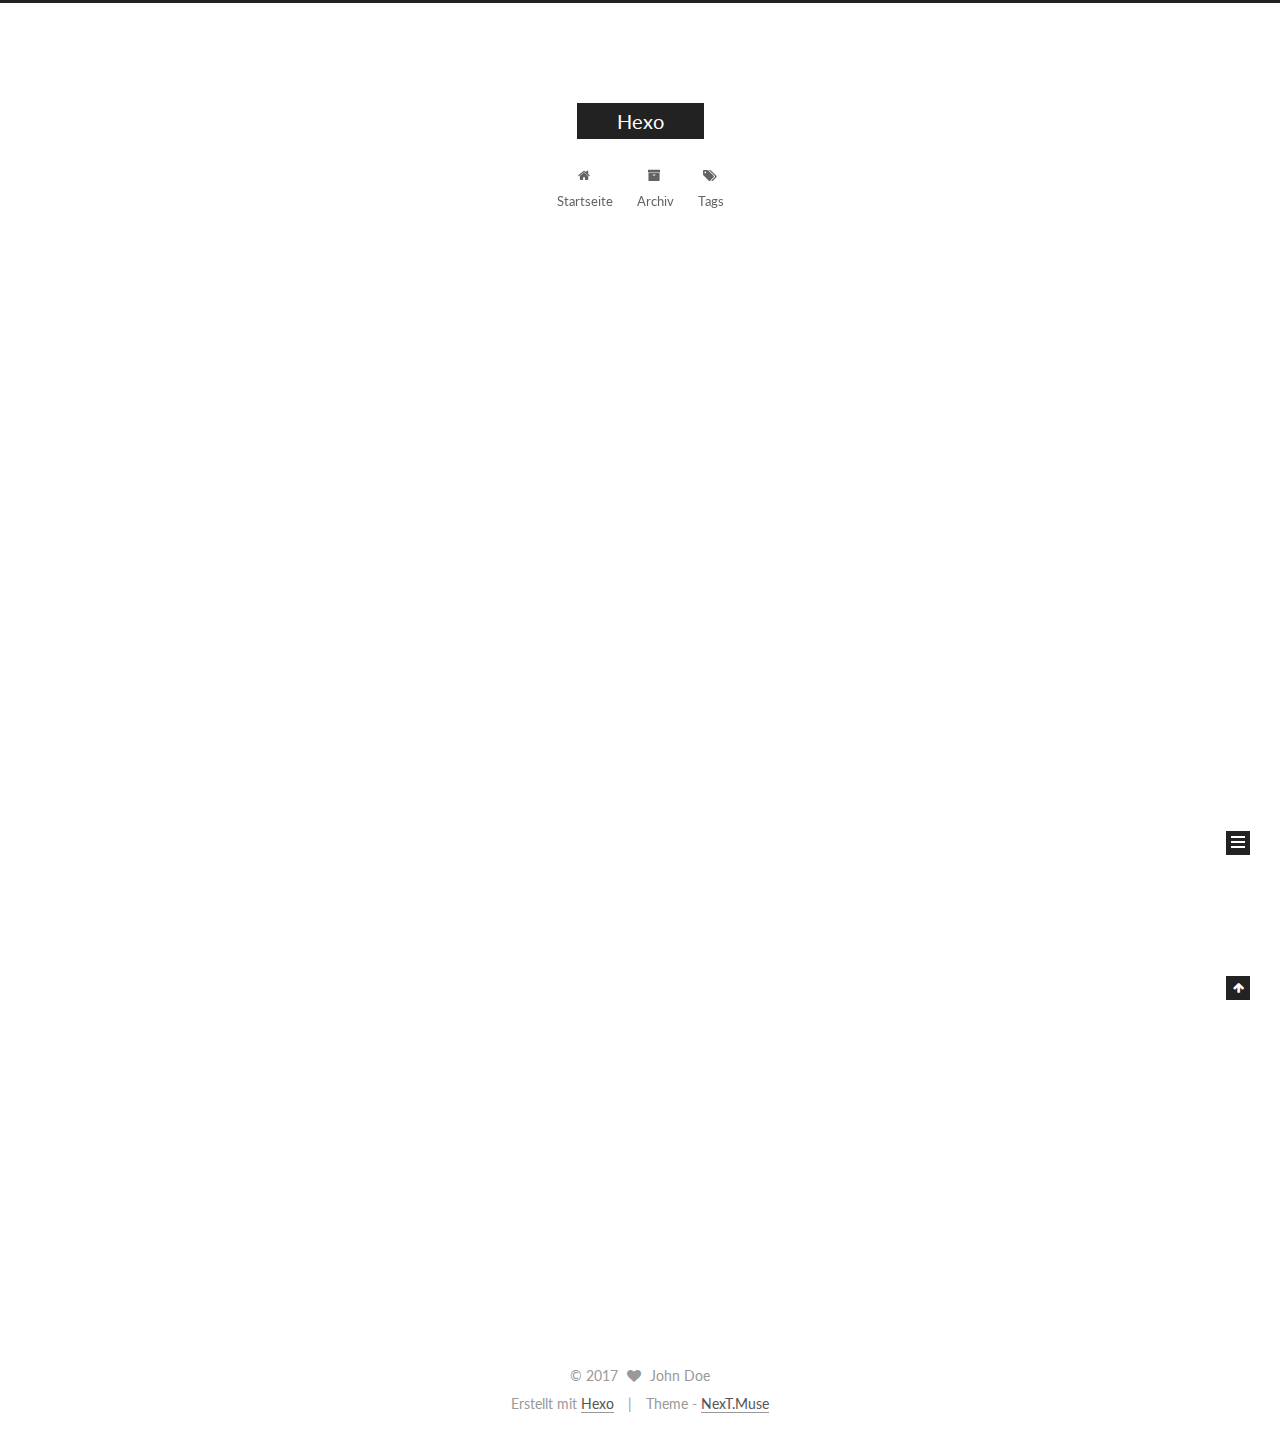
==== commit 1e7bbf7e: "Site updated: 2017-06-26 16:56:50" ====
--- a/index.html
+++ b/index.html
@@ -200,7 +200,7 @@
             
               <i class="menu-item-icon fa fa-fw fa-home"></i> <br />
             
-            Home
+            Startseite
           </a>
         </li>
       
@@ -210,7 +210,7 @@
             
               <i class="menu-item-icon fa fa-fw fa-archive"></i> <br />
             
-            Archives
+            Archiv
           </a>
         </li>
       
@@ -282,7 +282,7 @@
                 <i class="fa fa-calendar-o"></i>
               </span>
               
-                <span class="post-meta-item-text">Posted on</span>
+                <span class="post-meta-item-text">Veröffentlicht am</span>
               
               <time title="Post created" itemprop="dateCreated datePublished" datetime="2017-06-26T14:49:03+08:00">
                 2017-06-26
@@ -410,7 +410,7 @@
             <div class="site-state-item site-state-posts">
               <a href="/archives/">
                 <span class="site-state-item-count">1</span>
-                <span class="site-state-item-name">posts</span>
+                <span class="site-state-item-name">Artikel</span>
               </a>
             </div>
           
@@ -464,7 +464,7 @@
 
 
 <div class="powered-by">
-  Powered by <a class="theme-link" href="https://hexo.io">Hexo</a>
+  Erstellt mit  <a class="theme-link" href="https://hexo.io">Hexo</a>
 </div>
 
 <div class="theme-info">
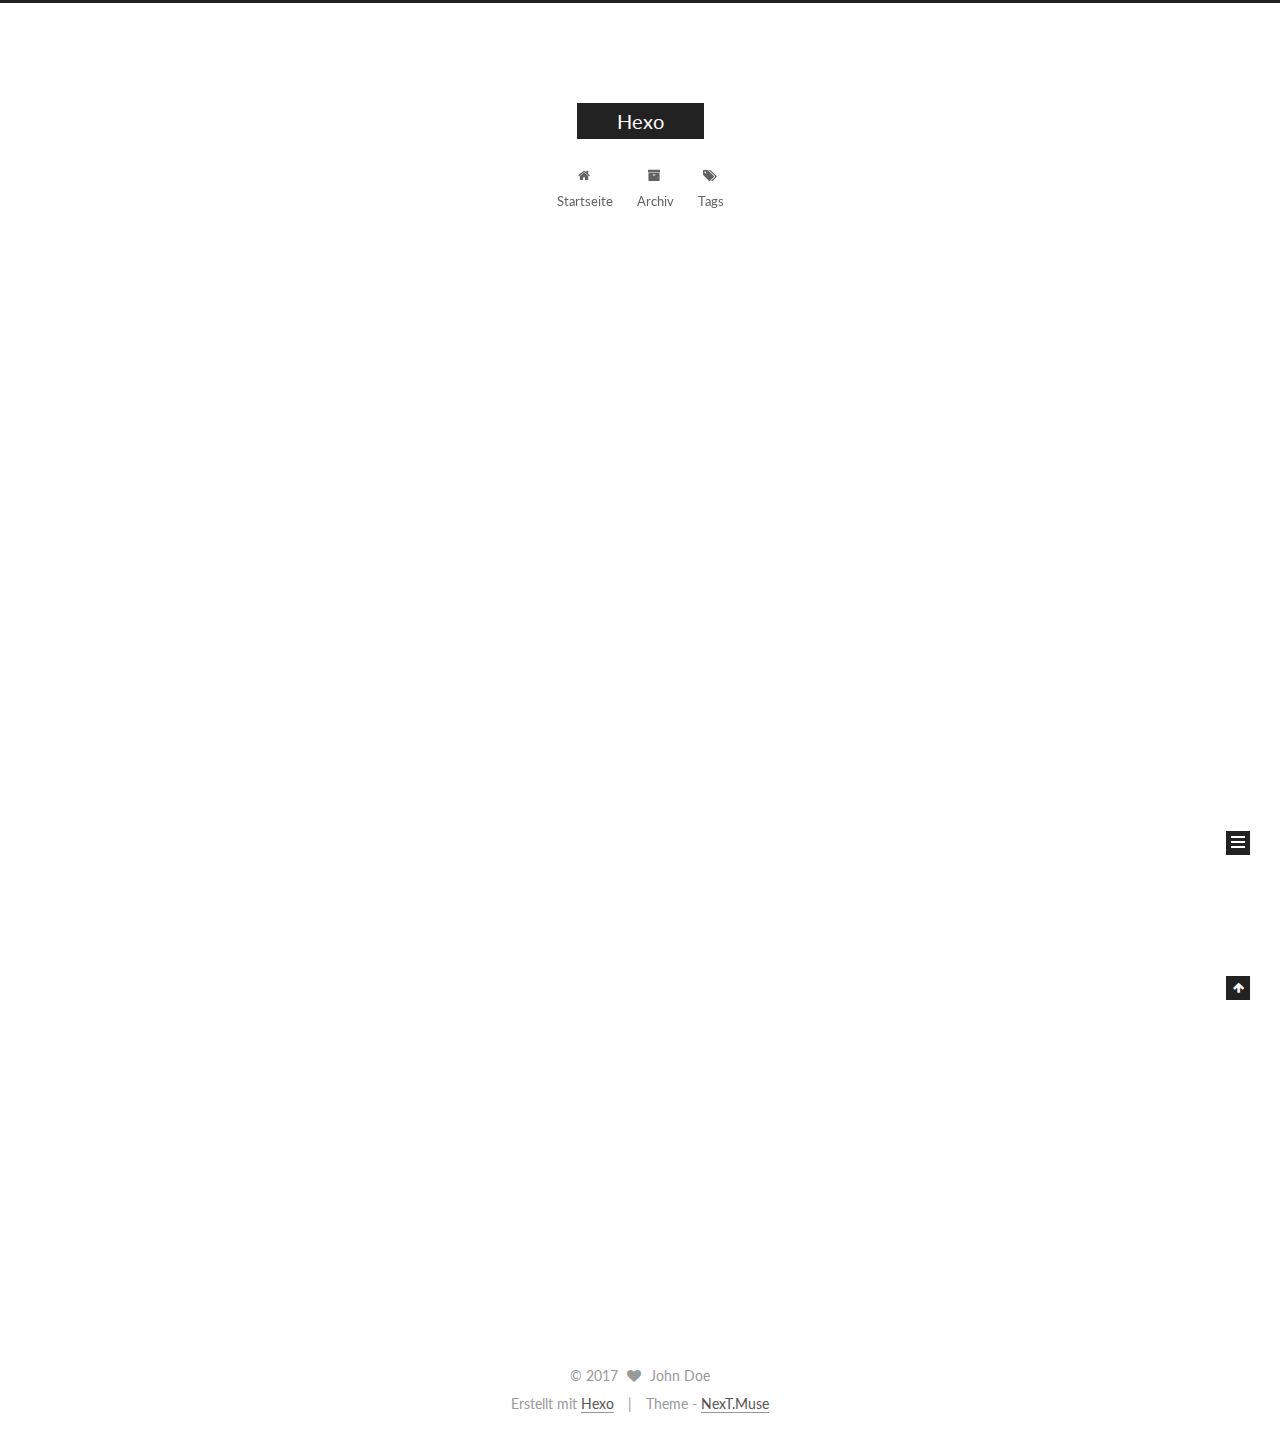
==== commit c3f744d7: "Site updated: 2017-06-26 18:31:48" ====
--- a/index.html
+++ b/index.html
@@ -132,7 +132,7 @@
 
 
 
-  <title>Hexo</title>
+  <title>shuai</title>
   
 
 
--- a/css/main.css
+++ b/css/main.css
@@ -1677,7 +1677,7 @@
   width: 4px;
   height: 4px;
   border-radius: 50%;
-  background: #91d9ff;
+  background: #98c91f;
 }
 .links-of-blogroll {
   font-size: 13px;
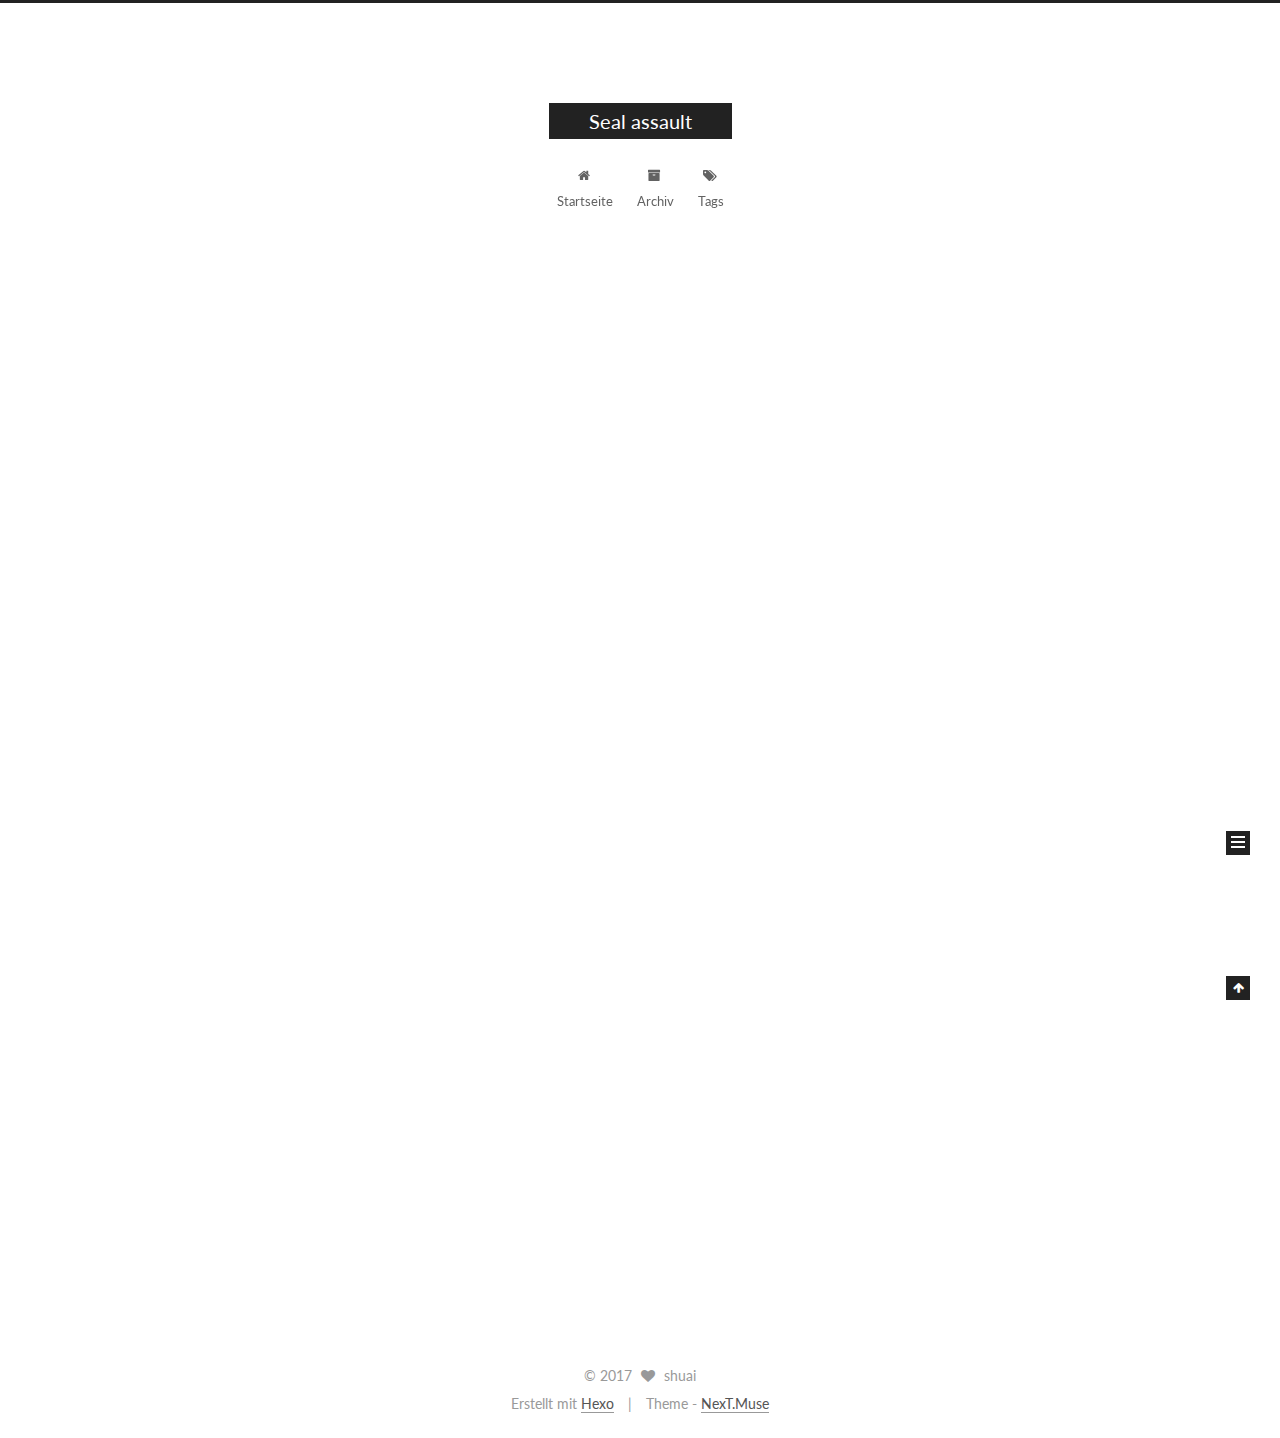
==== commit 50c987ce: "Site updated: 2017-07-08 16:37:38" ====
--- a/index.html
+++ b/index.html
@@ -94,11 +94,11 @@
 
 
 <meta property="og:type" content="website">
-<meta property="og:title" content="Hexo">
+<meta property="og:title" content="Seal assault">
 <meta property="og:url" content="http://yoursite.com/index.html">
-<meta property="og:site_name" content="Hexo">
+<meta property="og:site_name" content="Seal assault">
 <meta name="twitter:card" content="summary">
-<meta name="twitter:title" content="Hexo">
+<meta name="twitter:title" content="Seal assault">
 
 
 
@@ -132,7 +132,7 @@
 
 
 
-  <title>shuai</title>
+  <title>Seal assault</title>
   
 
 
@@ -170,7 +170,7 @@
     <div class="custom-logo-site-title">
       <a href="/"  class="brand" rel="start">
         <span class="logo-line-before"><i></i></span>
-        <span class="site-title">Hexo</span>
+        <span class="site-title">Seal assault</span>
         <span class="logo-line-after"><i></i></span>
       </a>
     </div>
@@ -256,13 +256,13 @@
     <link itemprop="mainEntityOfPage" href="http://yoursite.com/2017/06/26/hello-world/">
 
     <span hidden itemprop="author" itemscope itemtype="http://schema.org/Person">
-      <meta itemprop="name" content="John Doe">
+      <meta itemprop="name" content="shuai">
       <meta itemprop="description" content="">
-      <meta itemprop="image" content="/images/avatar.gif">
+      <meta itemprop="image" content="/images/20170627105221.jpg">
     </span>
 
     <span hidden itemprop="publisher" itemscope itemtype="http://schema.org/Organization">
-      <meta itemprop="name" content="Hexo">
+      <meta itemprop="name" content="Seal assault">
     </span>
 
     
@@ -397,9 +397,9 @@
       <section class="site-overview sidebar-panel sidebar-panel-active">
         <div class="site-author motion-element" itemprop="author" itemscope itemtype="http://schema.org/Person">
           <img class="site-author-image" itemprop="image"
-               src="/images/avatar.gif"
-               alt="John Doe" />
-          <p class="site-author-name" itemprop="name">John Doe</p>
+               src="/images/20170627105221.jpg"
+               alt="shuai" />
+          <p class="site-author-name" itemprop="name">shuai</p>
            
               <p class="site-description motion-element" itemprop="description"></p>
           
@@ -459,7 +459,7 @@
   <span class="with-love">
     <i class="fa fa-heart"></i>
   </span>
-  <span class="author" itemprop="copyrightHolder">John Doe</span>
+  <span class="author" itemprop="copyrightHolder">shuai</span>
 </div>
 
 
--- a/css/main.css
+++ b/css/main.css
@@ -1677,7 +1677,7 @@
   width: 4px;
   height: 4px;
   border-radius: 50%;
-  background: #98c91f;
+  background: #62ff13;
 }
 .links-of-blogroll {
   font-size: 13px;
